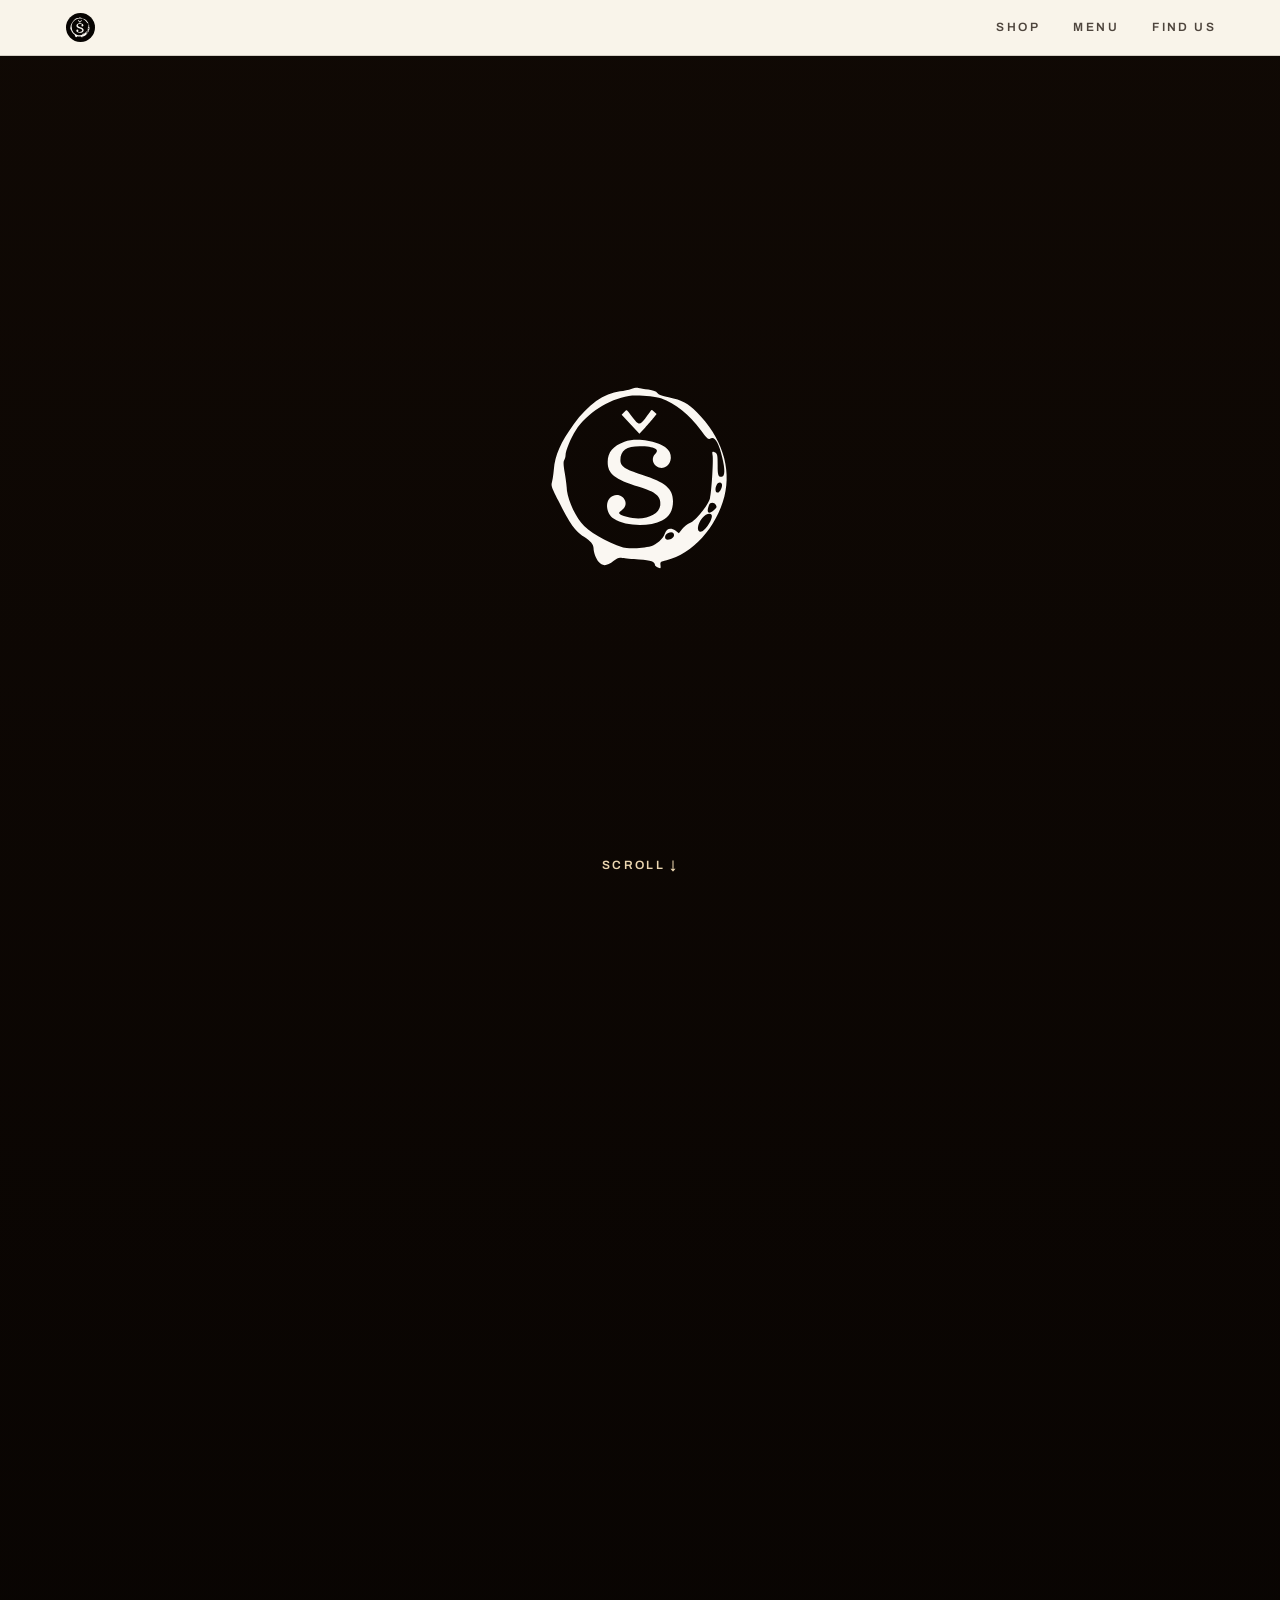
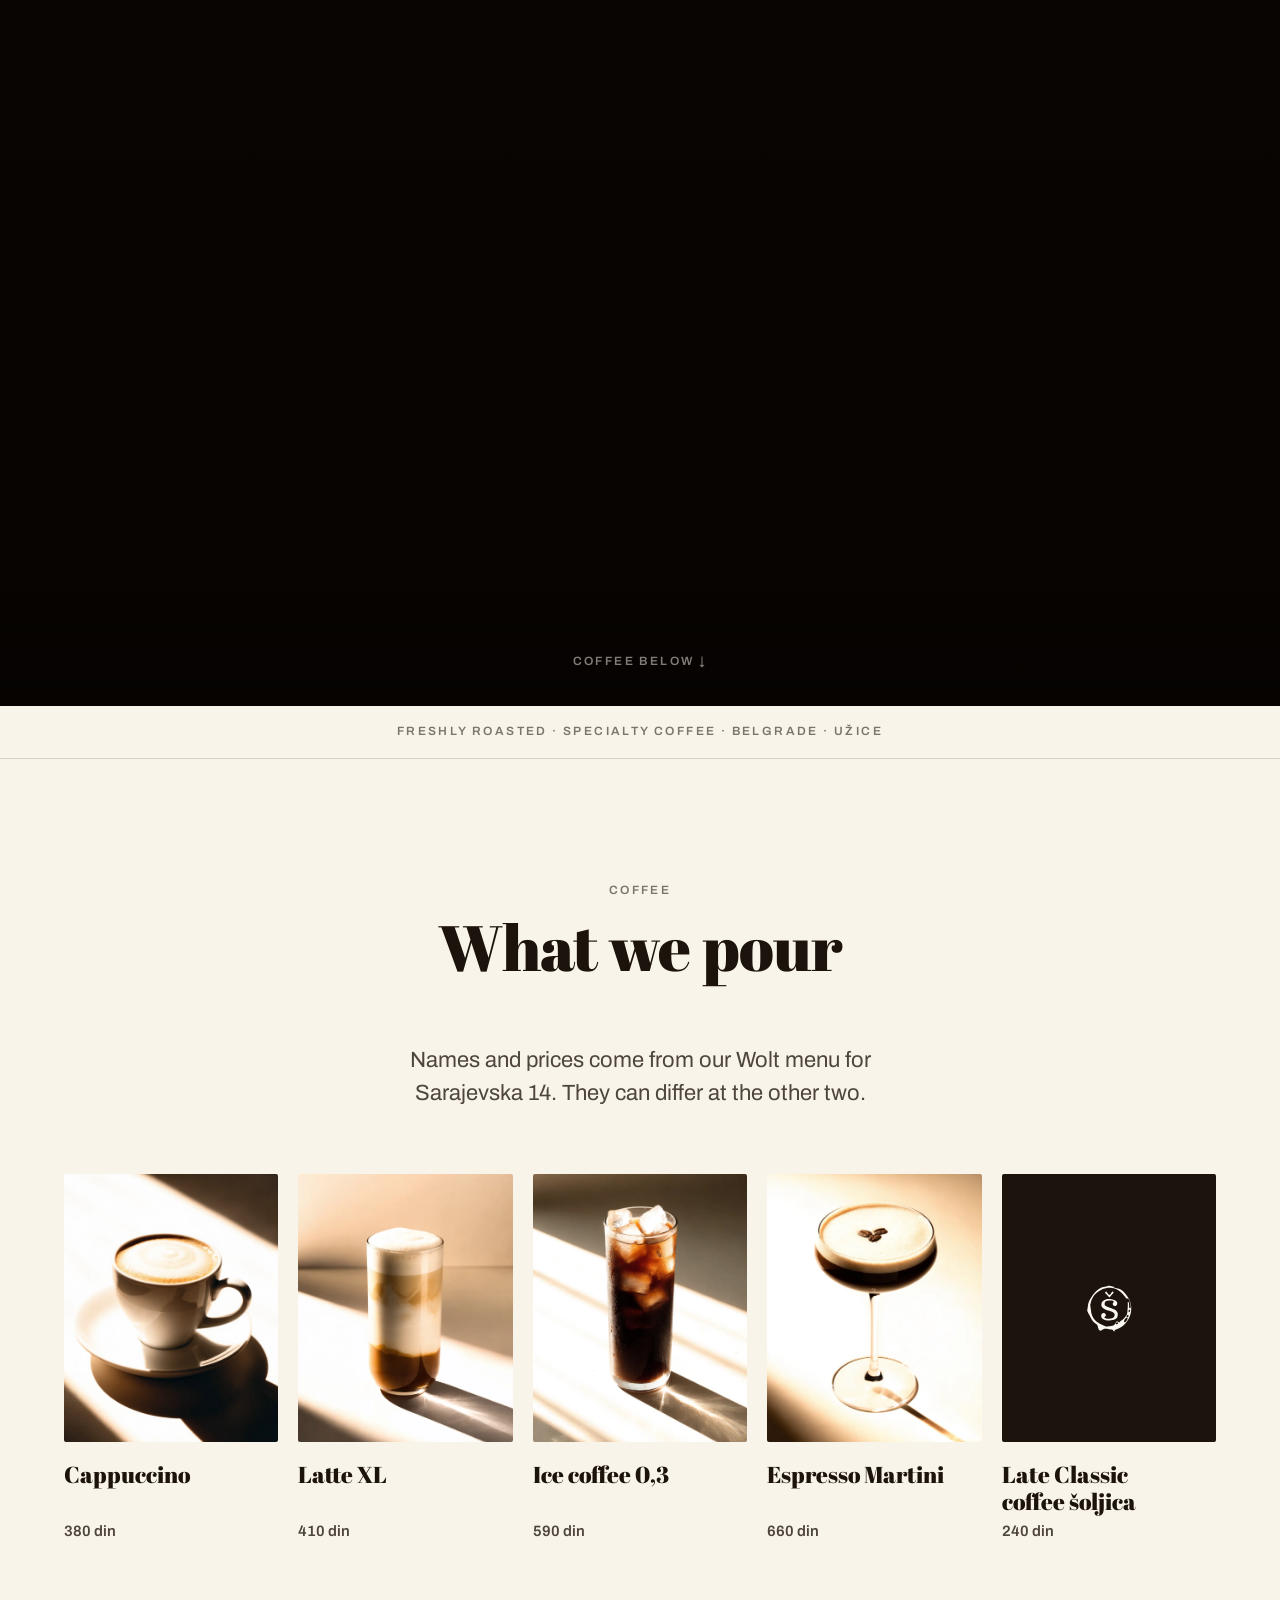
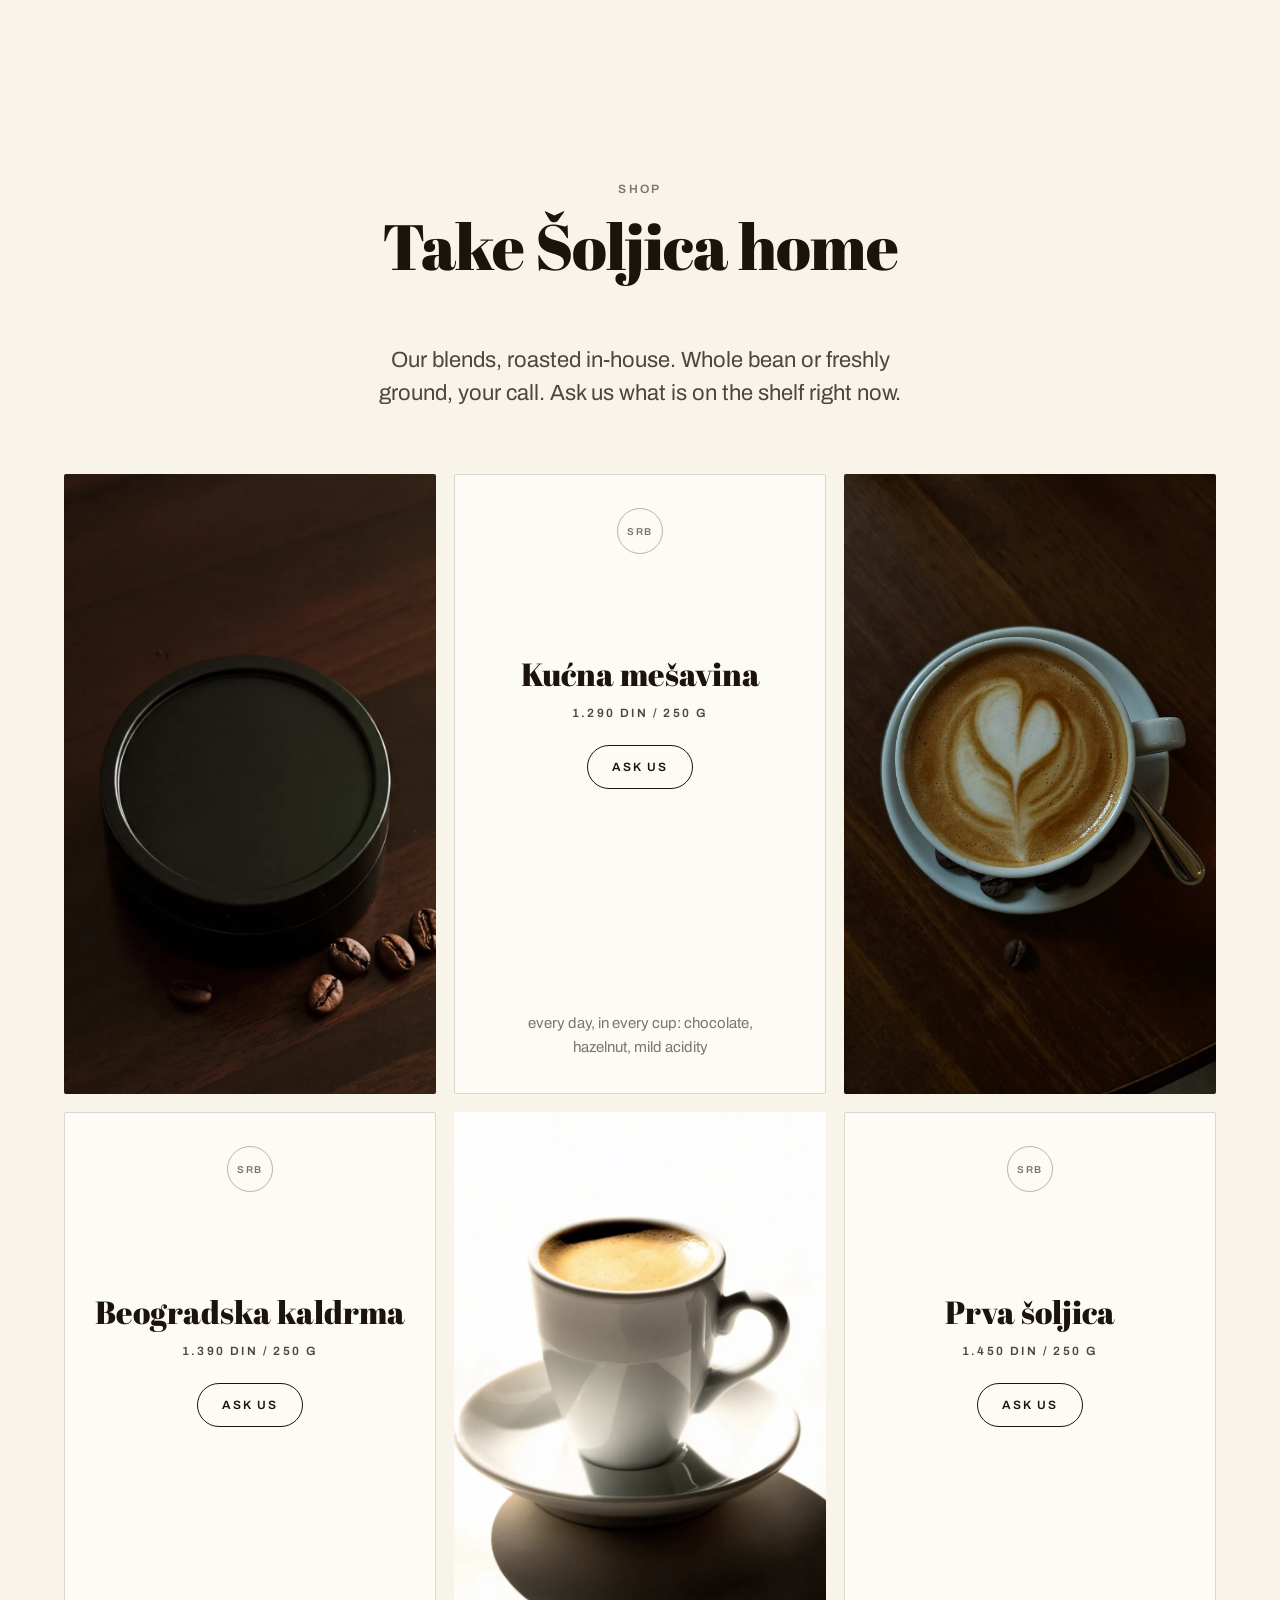
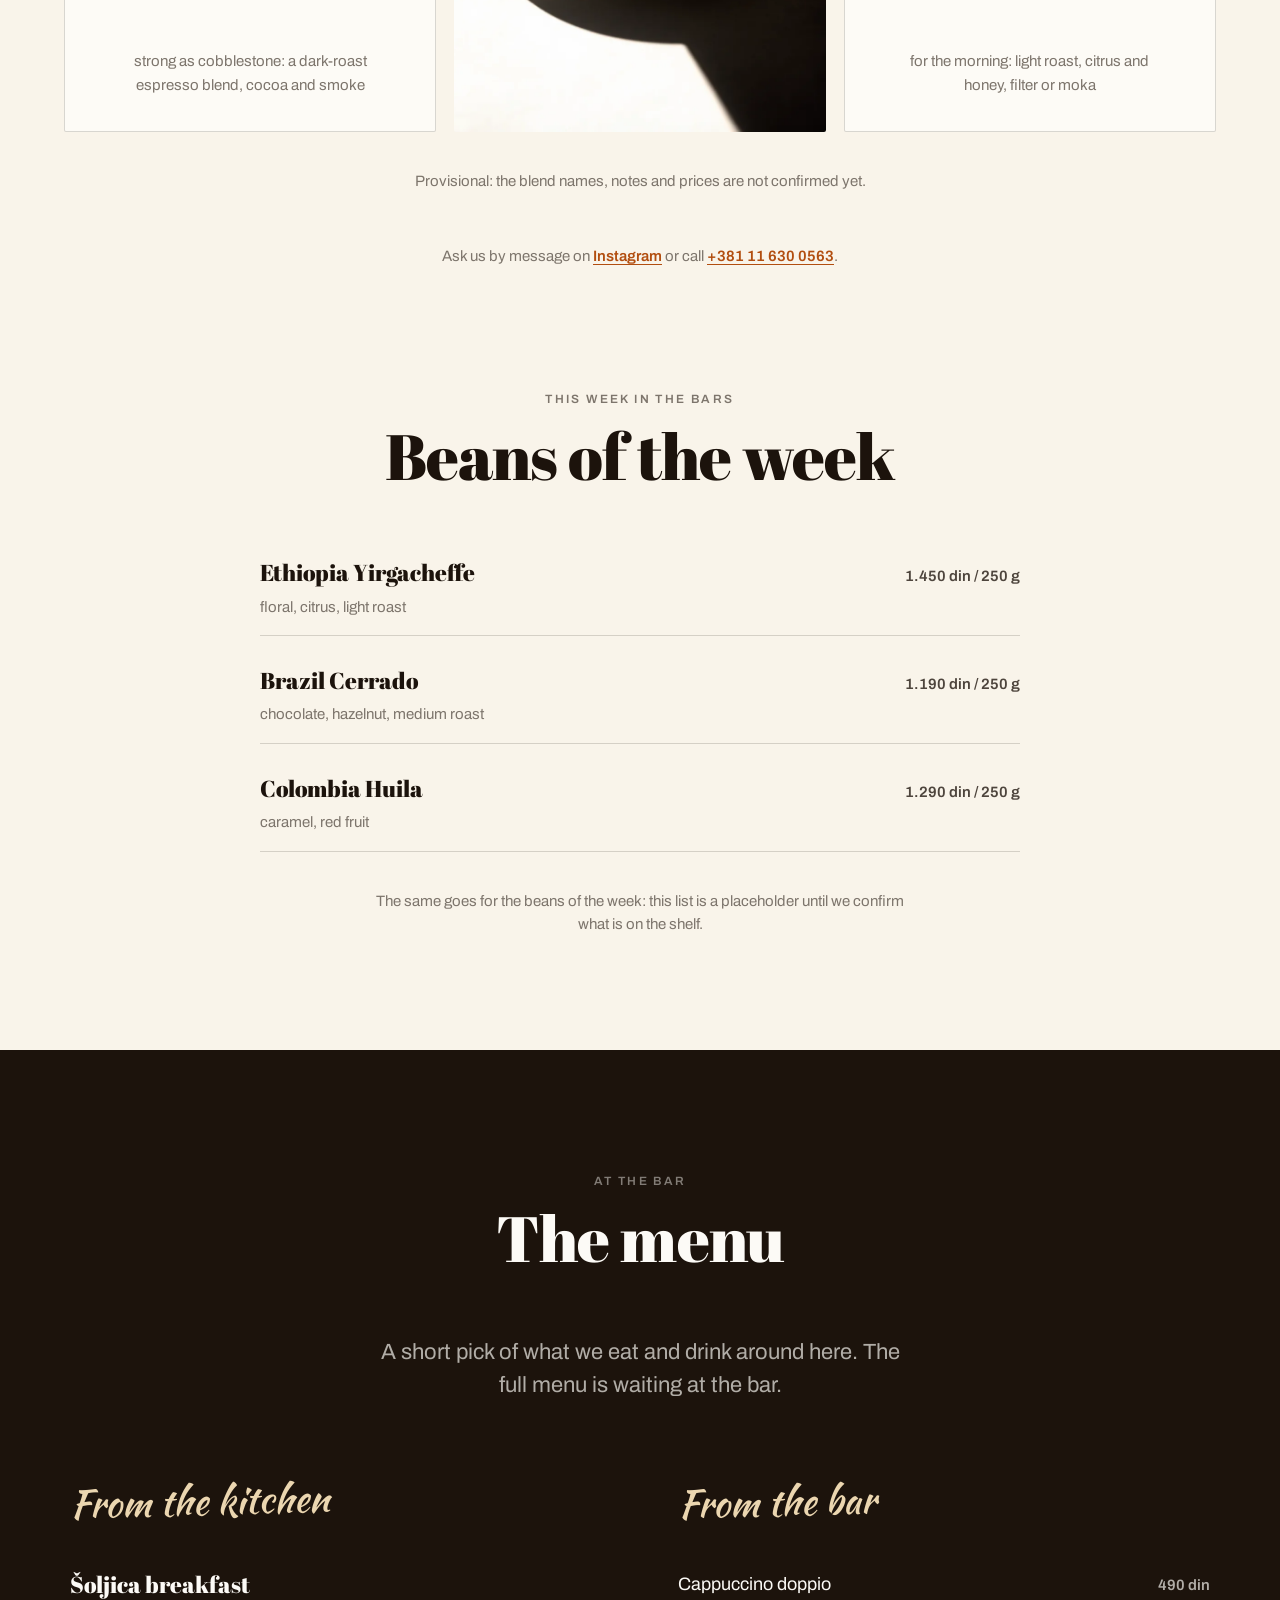
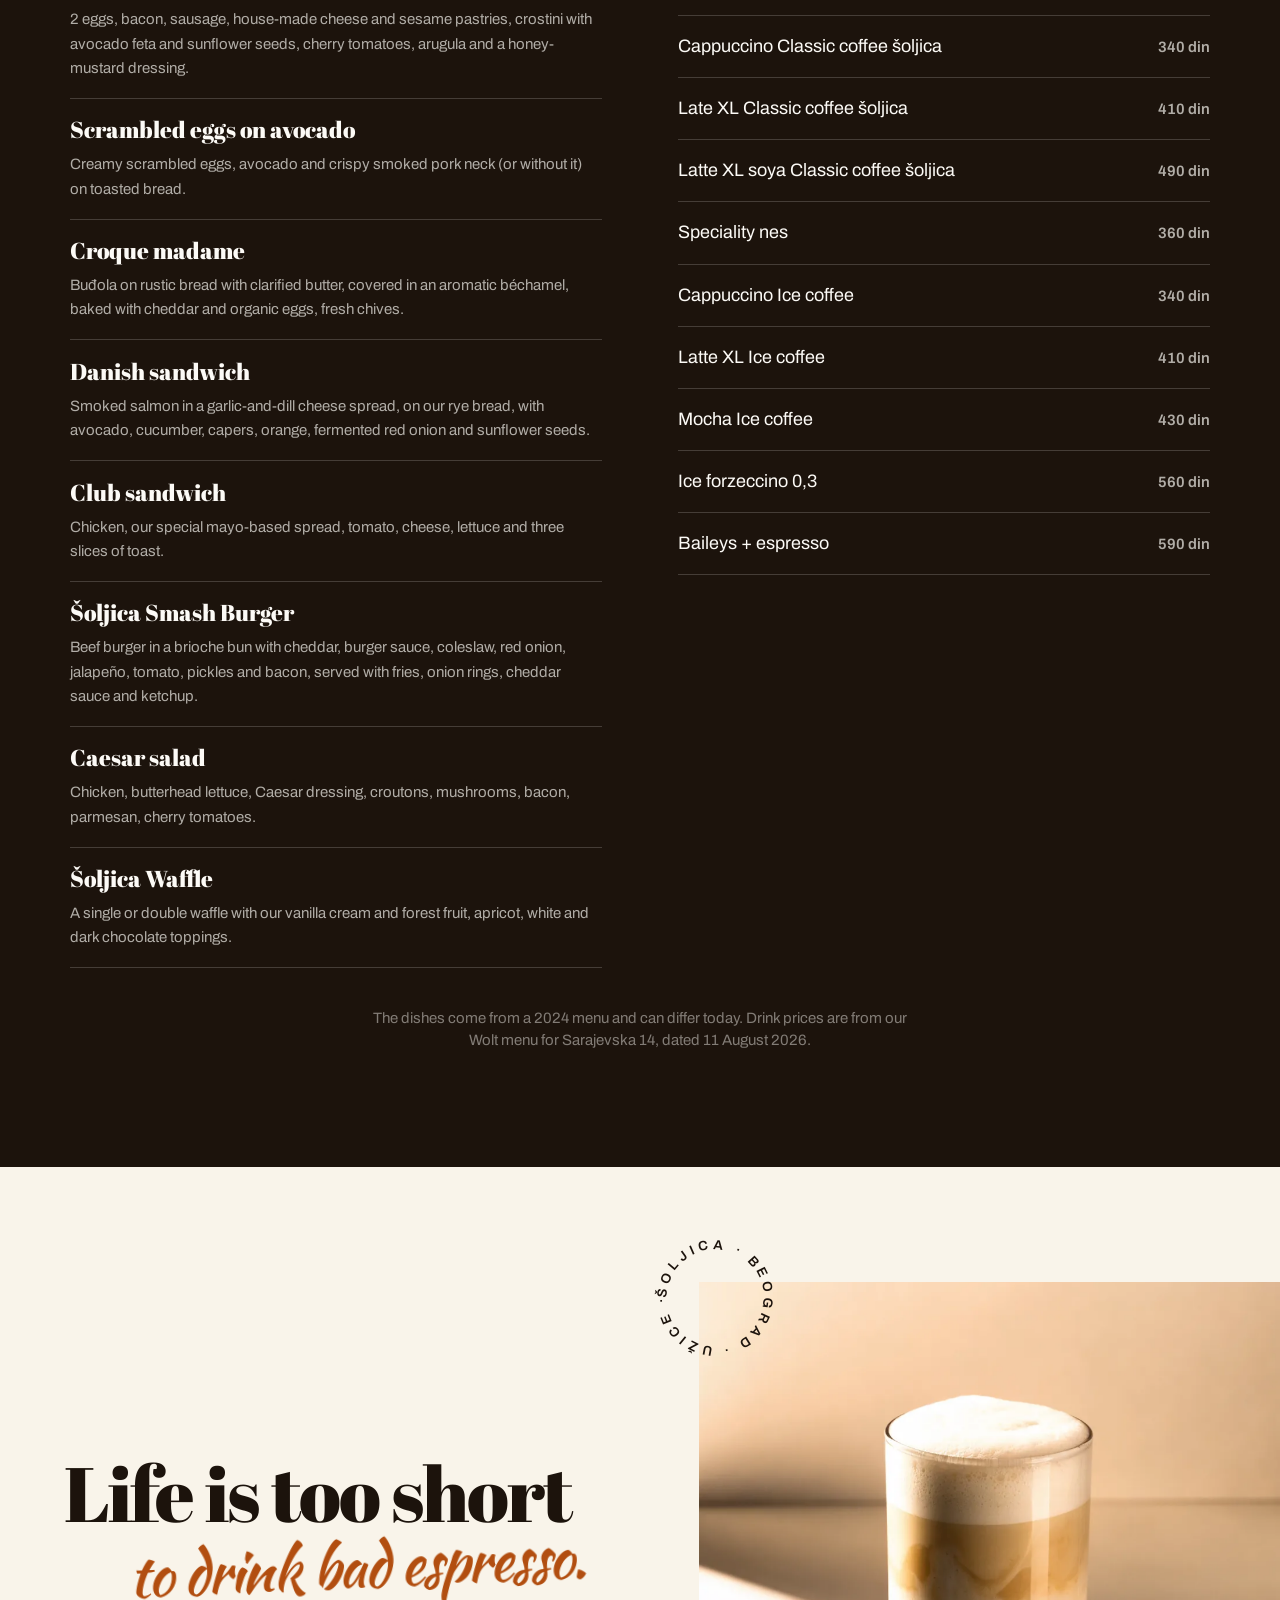
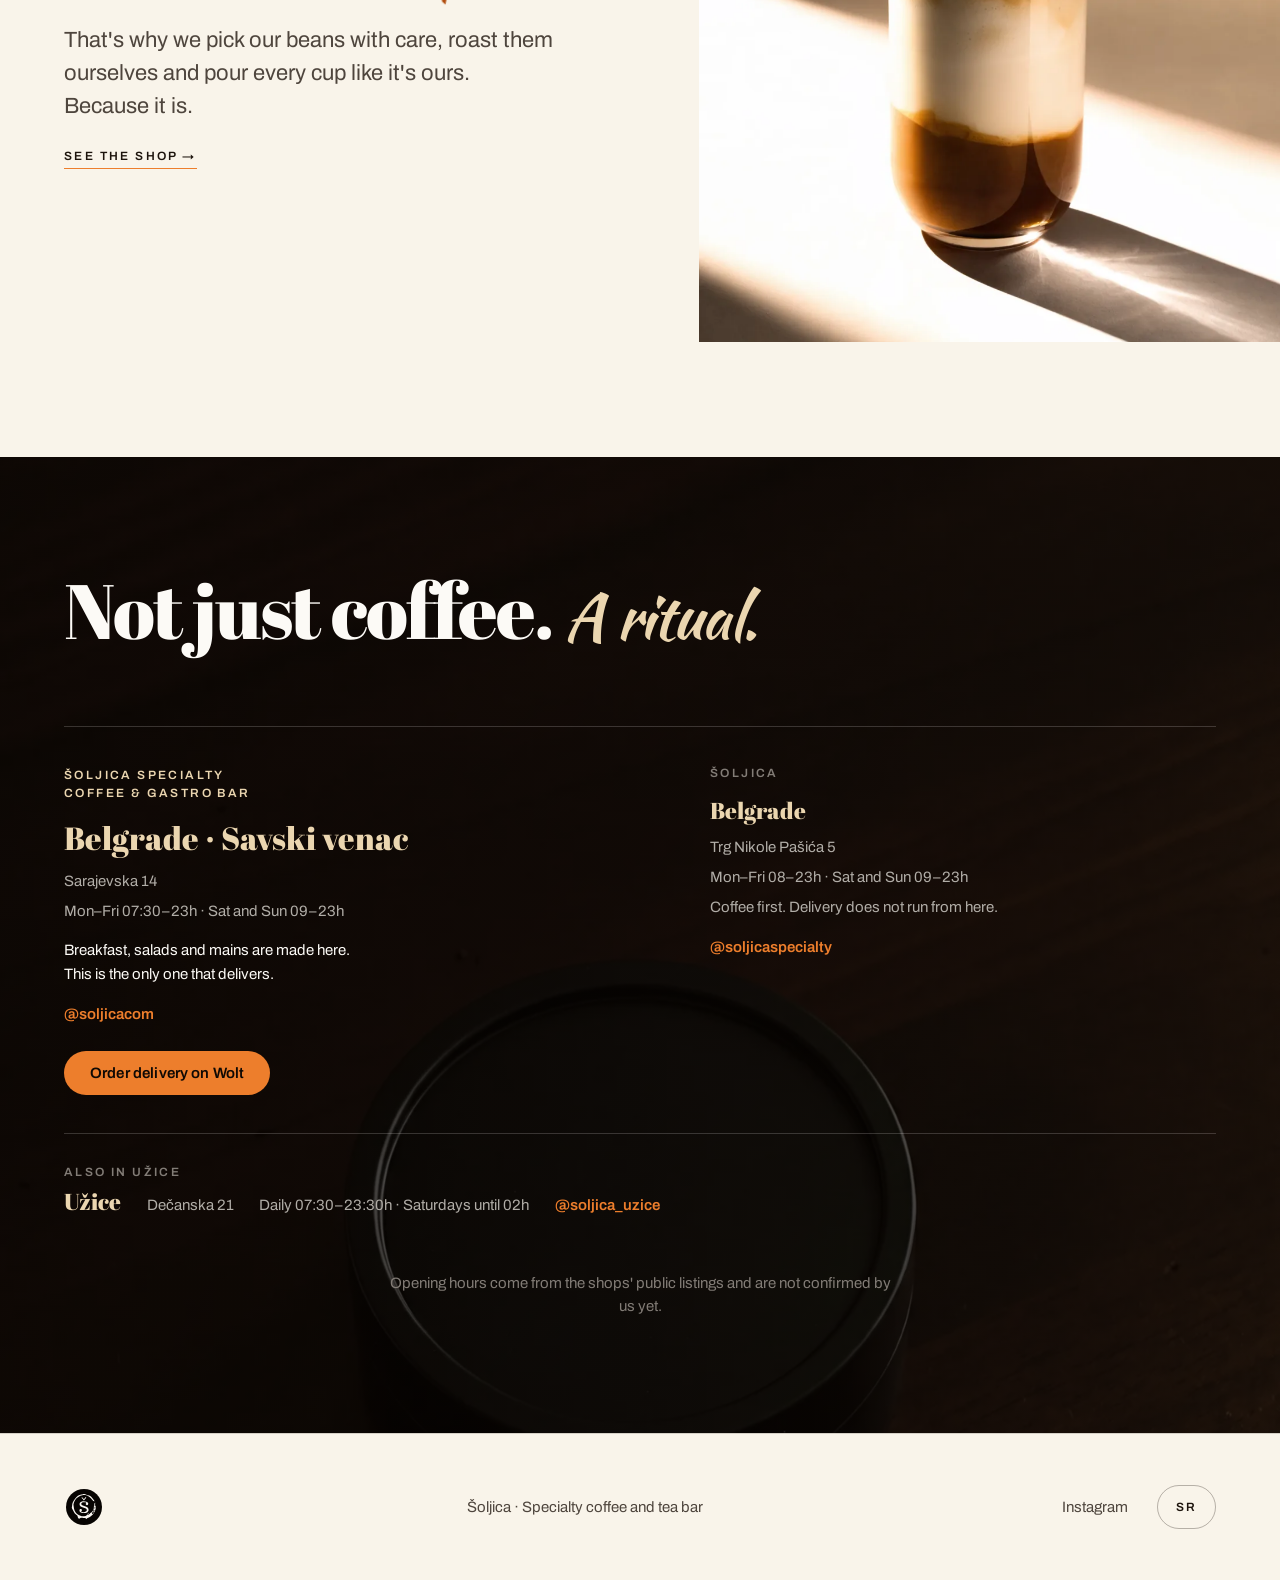
==== en.html @ 5224f0f2 "Publish site (source: soljica@8767bb5 feat(deploy): give the site a public home without making the w" ====
<!doctype html>
<html lang="en">
<head>
<meta charset="utf-8">
<meta name="robots" content="noindex, nofollow">
<meta name="viewport" content="width=device-width, initial-scale=1">
<title>Šoljica · Specialty coffee and tea bar</title>
<meta name="description" content="Šoljica: specialty coffee, roasted in-house. Belgrade and Užice." data-content-en="Šoljica: specialty coffee, roasted in-house. Belgrade and Užice.">
<link rel="preconnect" href="https://fonts.googleapis.com">
<link rel="preconnect" href="https://fonts.gstatic.com" crossorigin>
<link href="https://fonts.googleapis.com/css2?family=Abril+Fatface&family=Kaushan+Script&family=Archivo:wdth,wght@62..125,400..900&display=swap" rel="stylesheet">
<style>
  /* ============================================================================
     Šoljica: quiet luxe editorial register (rebuild T2, 2026-08-11)
     Cream and ink, ONE ember accent pulled from the logotype, generous air.
     joejuice.com's structure only; none of its voice. Spec:
     brainstorms/2026-08-11-soljica-rebuild-spec.md, criterion 3.

     ONE RULE holds this file together: every colour in the stylesheet is a
     var(), and every one of those vars is declared on bare :root below. The
     themes remap SEVEN role tokens and nothing else, which is why forced light,
     forced dark and the un-stamped system default each resolve to a COMPLETE
     palette instead of half of one. The single keyword exception is
     `transparent`, which has no theme to belong to.
     Grep that keeps it true: no oklch( / rgb( / hsl( / # outside :root.
     ============================================================================ */
  :root {
    color-scheme: light;

    /* ---- families: the logotype's own, unchanged ---- */
    --display: "Abril Fatface", Georgia, serif;  /* fat serif, ball terminals */
    --script: "Kaushan Script", cursive;         /* the logo's brush script */
    --body: "Archivo", system-ui, sans-serif;

    /* ---- the ramp: absolute values, never themed ---- */
    --cream:      oklch(0.967 0.014 84);   /* the ground: warm oat paper */
    --cream-lift: oklch(0.988 0.007 84);   /* cards standing off the ground */
    --cream-sink: oklch(0.936 0.020 82);   /* wells pressed into it */

    --ink-void:  oklch(0.108 0.013 62);    /* the floor of every scrim */
    --ink-abyss: oklch(0.146 0.017 62);    /* hero, and the dark ground */
    --ink:       oklch(0.196 0.019 60);    /* body text on cream, band on cream */
    --ink-lift:  oklch(0.256 0.019 58);    /* panels standing off a dark ground */

    --milk:  oklch(0.985 0.006 78);        /* also the cine cup's strokes */
    --crema: oklch(0.884 0.056 82);        /* also the cine cup's crema */

    --ember:      oklch(0.706 0.163 52);   /* THE accent, the logotype orange */
    --ember-deep: oklch(0.545 0.146 46);   /* the accent when it carries text on cream */
    --ember-lift: oklch(0.806 0.128 62);   /* the accent when it carries text on ink */

    /* ---- roles: bare :root IS the light theme ---- */
    --ground:      var(--cream);
    --ground-lift: var(--cream-lift);
    --band:        var(--ink);         /* strip + menu board */
    --band-deep:   var(--ink-abyss);   /* hero */
    --band-floor:  var(--ink-void);    /* the cine hero's bottom */
    --text:        var(--ink);
    --on-band:     var(--milk);
    --accent:      var(--ember);
    --accent-text: var(--ember-deep);
    --on-accent:   var(--ink-abyss);
    --coin-plate:  var(--ink-void);    /* the Š-coin's disc: painted by CSS, so it can leave in dark */

    /* ---- derived: written once, follows whatever the roles resolve to ---- */
    --text-soft:  color-mix(in oklch, var(--text) 74%, var(--ground));
    --text-faint: color-mix(in oklch, var(--text) 52%, var(--ground));
    --rule:       color-mix(in oklch, var(--text) 16%, transparent);
    --rule-firm:  color-mix(in oklch, var(--text) 30%, transparent);

    --on-band-soft:   color-mix(in oklch, var(--on-band) 70%, var(--band));
    --on-band-faint:  color-mix(in oklch, var(--on-band) 50%, var(--band));
    --rule-band:      color-mix(in oklch, var(--on-band) 18%, transparent);
    --rule-band-firm: color-mix(in oklch, var(--on-band) 32%, transparent);

    /* photography sits on the same floor in both themes, so its scrims and its
       loading ground are theme-invariant by design, not by omission */
    --scrim-soft: color-mix(in oklch, var(--ink-void) 28%, transparent);
    --scrim-mid:  color-mix(in oklch, var(--ink-void) 58%, transparent);
    --scrim-firm: color-mix(in oklch, var(--ink-void) 74%, transparent);
    --scrim-deep: color-mix(in oklch, var(--ink-void) 88%, transparent);
    --photo-warm: color-mix(in oklch, var(--ink-lift) 84%, var(--ember));
    --photo-cool: color-mix(in oklch, var(--ink-abyss) 90%, var(--ember));

    /* ---- editorial type scale ---- */
    --t-micro: 0.75rem;                                    /* 12px tracked label */
    --t-fine:  0.9375rem;                                  /* 15px notes + prices */
    --t-body:  clamp(1rem, 0.28vw + 0.94rem, 1.125rem);    /* 16 -> 18 */
    --t-lead:  clamp(1.125rem, 0.6vw + 1rem, 1.375rem);    /* intros */
    --t-h4:    clamp(1.2rem, 0.5vw + 1.05rem, 1.45rem);    /* list rows */
    --t-h3:    clamp(1.5rem, 0.9vw + 1.25rem, 2rem);       /* card names */
    --t-h2:    clamp(2.5rem, 5vw, 4.5rem);                 /* section headings */
    --t-h1:    clamp(2.9rem, 6vw, 5.5rem);                 /* the two statements */

    /* ---- air ---- */
    --gutter: clamp(20px, 5vw, 72px);
    --band-y: clamp(5rem, 9vw, 10rem);
    --measure: 42ch;
    --nav-h: 56px;   /* the thin nav is sticky, so the hero and the cine stage both subtract it */

    /* ---- shape + motion ---- */
    --r-tile: 2px;
    --r-pill: 999px;
    --ease: cubic-bezier(0.16, 1, 0.3, 1);
    --dur: 300ms;
  }

  /* Dark. Seven remaps, no new colours: every value here is a ramp token already
     declared above, or `transparent`. Guarded so an explicit light choice still wins. */
  @media (prefers-color-scheme: dark) {
    :root:not([data-theme="light"]) {
      color-scheme: dark;
      --ground:      var(--ink-abyss);
      --ground-lift: var(--ink);
      --band:        var(--ink-lift);
      --text:        var(--cream);
      --accent-text: var(--ember-lift);
      --on-accent:   var(--ink-void);
      --coin-plate:  transparent;   /* an ink disc on an ink page is a disc nobody can see */
    }
  }
  :root[data-theme="dark"] {
    color-scheme: dark;
    --ground:      var(--ink-abyss);
    --ground-lift: var(--ink);
    --band:        var(--ink-lift);
    --text:        var(--cream);
    --accent-text: var(--ember-lift);
    --on-accent:   var(--ink-void);
    --coin-plate:  transparent;
  }

  * { box-sizing: border-box; margin: 0; }
  html { scroll-behavior: smooth; }
  html, body { overflow-x: clip; }
  body {
    background: var(--ground);
    color: var(--text);
    font-family: var(--body);
    font-size: var(--t-body);
    line-height: 1.62;
    -webkit-font-smoothing: antialiased;
  }
  a { color: inherit; }
  ::selection { background: var(--accent); color: var(--on-accent); }
  img { max-width: 100%; display: block; }
  :focus-visible { outline: 2px solid var(--accent); outline-offset: 3px; }

  .micro {
    font: 600 var(--t-micro)/1.3 var(--body);
    letter-spacing: 0.2em;
    text-transform: uppercase;
  }
  .script { font-family: var(--script); font-weight: 400; }

  /* ---------- the thin nav: all of the page chrome, and it outlives the hero ----------
     Sticky at the top of the PAGE (it is a sibling of the hero, not a child), so it
     survives the 250svh cine track without the fixed-then-hide hack the old topbar
     needed. Cream ground, hairline rule: it reads as a masthead, not a toolbar. */
  .topbar {
    position: sticky; top: 0; z-index: 20;
    height: var(--nav-h);
    display: flex; align-items: center; justify-content: space-between; gap: 1rem;
    padding: 0 var(--gutter);
    background: var(--ground);
    border-bottom: 1px solid var(--rule);
  }
  .nav-mark { display: inline-flex; align-items: center; min-height: 44px; min-width: 44px; }
  .nav-mark .coin { width: 32px; }

  /* The Š-coin, assembled rather than baked. The disc is a CSS circle in
     --coin-plate (ink on cream, `transparent` in dark, where an ink disc on an
     ink page is a disc nobody can see), and the mark on top is
     assets/monogram-mark.svg, which is the traced monogram with its own disc
     deleted. Percentages are the traced circle's own geometry: cx 130.7, cy
     126.1, r 117 in the 259x251 box, so the CSS disc lands exactly where the
     baked one did. */
  .coin { position: relative; display: block; aspect-ratio: 259 / 251; }
  .coin::before {
    content: ""; position: absolute;
    left: 5.29%; top: 3.63%; width: 90.35%; height: 93.23%;
    border-radius: 50%; background: var(--coin-plate);
  }
  .coin img { position: relative; width: 100%; height: auto; }  /* height:auto or the width/height attributes squash the mark against the plate */
  .nav-links { display: flex; gap: clamp(1rem, 2.6vw, 2.4rem); }
  .nav-links a {
    display: inline-flex; align-items: center; min-height: 44px;
    color: var(--text-soft); text-decoration: none;
    transition: color var(--dur) var(--ease);
  }
  .nav-links a:hover { color: var(--accent-text); }

  /* ---------- hero: the mark on ink, one line, two flat actions ----------
     Stays dark on purpose: assets/logo.svg is the real traced mark and its
     letterforms are WHITE, near enough --milk. On cream it would be invisible, and
     recolouring a brand mark to suit a background is not a design call this
     rebuild gets to make. The cream starts one band below. */
  .hero {
    position: relative;
    padding: 0;   /* it is a <section>, and the generic section rule would give it 160px of band padding */
    min-height: calc(100svh - var(--nav-h));
    background: linear-gradient(180deg, var(--band-deep) 0%, var(--band-floor) 100%);
    color: var(--on-band);
    display: grid; grid-template-rows: 1fr auto;
    overflow: hidden;
    text-align: center;
  }
  .ph-chip { display: none; }

  .hero-core {
    display: grid; place-content: center; justify-items: center;
    gap: clamp(1.8rem, 5svh, 3.2rem);
    padding: var(--gutter);
  }
  .wordmark { position: relative; }
  .wm-img { /* the REAL logo, traced to a true vector (assets/logo.svg) */
    display: block;
    width: clamp(240px, 32vw, 460px);
    max-width: none; /* the global img max-width:100% collapses the auto grid track at 390px */
  }
  .sr-only {
    position: absolute; width: 1px; height: 1px; overflow: hidden;
    clip-path: inset(50%); white-space: nowrap;
  }
  .hero-foot {
    position: relative; z-index: 1; align-self: end;
    display: grid; justify-items: center;
    padding: 0 var(--gutter) clamp(22px, 4svh, 46px);
  }
  .hero-say { display: grid; justify-items: center; gap: clamp(1rem, 2.4vw, 1.6rem); }
  .tagline { max-width: 34ch; font-size: var(--t-lead); line-height: 1.4; color: var(--on-band-soft); text-wrap: balance; }
  .hero-actions { display: flex; flex-wrap: wrap; justify-content: center; gap: clamp(1.2rem, 4vw, 2.6rem); }
  .hero-link {
    display: inline-flex; align-items: center; min-height: 44px;
    color: var(--on-band); text-decoration: none;
    border-bottom: 1.5px solid var(--accent);
    transition: color var(--dur) var(--ease), border-color var(--dur) var(--ease);
  }
  .hero-link:hover { color: var(--crema); border-color: var(--crema); }
  .scroll-hint { color: var(--on-band-faint); white-space: nowrap; }

  /* ---------- cine: Š-coin -> šoljica -> the o becomes a DRAWN cup (all vector) ----------
     html.cine is set by a tiny head script only when JS runs AND the visitor does
     not prefer reduced motion. Without it the hero is exactly the static 100svh
     default: the whole layer is pure enhancement, never a gate on content.
     assets/monogram-mark.svg + assets/logo.svg are TRUE vectors (potrace-traced from
     the real marks); the cup's top-view ring is the logotype's own o-ring path,
     so the dock and the birth are seamless at any size. No photos, no video. */
  .cine-track { display: none; }
  /* overflow:hidden would kill the sticky stage. The wordmark and the scrub
     track share ONE grid row and both stick to the top of it, so the mark is
     pinned for the whole scrub and released by the row ending, with no fixed
     positioning, no JS teardown. Row 2 is the arrival. */
  html.cine .hero { min-height: 250svh; overflow: visible; }
  html.cine .hero-core, html.cine .cine-track { grid-area: 1 / 1; }
  html.cine .hero-core {
    position: sticky; top: var(--nav-h);
    height: calc(100svh - var(--nav-h));
    place-content: start center;
    padding-top: clamp(1.5rem, 7svh, 5rem);
    z-index: 2; pointer-events: none;
  }
  /* the cluster splits for the scrub: the mark holds the top of the pinned
     frame, its line waits at the foot of the same frame so the cup owns the
     middle. Static keeps them together as one block. */
  html.cine .hero-say {
    position: absolute; left: 0; right: 0; bottom: clamp(1.5rem, 7svh, 4.5rem);
    pointer-events: auto;
  }
  html.cine .hero-foot { /* a quiet floor under the arrival words */
    background: linear-gradient(0deg, var(--scrim-mid), transparent);
    padding-top: 60px;
  }
  html.cine .cine-track { display: block; }
  html.cine .wm-img, html.cine .hero-say { opacity: 0; } /* the scrub JS reveals on cue */
  .cine-stage {
    position: sticky; top: var(--nav-h); height: calc(100svh - var(--nav-h));
    display: grid; place-items: center;
    pointer-events: none;
  }
  .cine-mono { grid-area: 1 / 1; will-change: transform, opacity; }
  .cine-mono img { display: block; width: min(38svmin, 290px); }
  .cine-cup {
    grid-area: 1 / 1;
    width: min(66svmin, 58svh, 620px); height: min(66svmin, 58svh, 620px);
    opacity: 0; will-change: transform, opacity;
  }
  .cine-cup svg { width: 100%; height: 100%; display: block; overflow: visible; }
  #cupTop, #cupFront path, #cupSteam path { will-change: transform, opacity; }
  #cupTop { transform-origin: 200px 190px; }
  .cine-hint {
    position: absolute; bottom: 26px; left: 50%; transform: translateX(-50%);
    color: var(--crema);
  }

  /* ---------- brand strip: the first line of cream after the ink hero ---------- */
  .strip {
    background: var(--ground);
    color: var(--text-faint);
    text-align: center;
    padding: 18px var(--gutter);
    border-bottom: 1px solid var(--rule);
  }

  /* ---------- section scaffolding ---------- */
  section { padding: var(--band-y) var(--gutter); }
  .sec-label { text-align: center; margin-bottom: clamp(2.6rem, 5vw, 4.5rem); }
  .sec-label .big {
    display: block;
    margin-top: 0.6rem;
    font-family: var(--display); font-weight: 400;
    font-size: var(--t-h2);
    letter-spacing: -0.015em; line-height: 1.06;
    text-wrap: balance;
    text-transform: none;
  }
  .sec-label .micro { color: var(--text-faint); }
  .uvod {
    max-width: var(--measure); margin: 0 auto clamp(2.8rem, 5vw, 4.4rem);
    text-align: center; font-size: var(--t-lead); line-height: 1.5;
    color: var(--text-soft); text-wrap: pretty;
  }
  /* ---------- napomena: the provisional marker (T6, spec criterion 11) ----------
     Every figure on this page that did NOT come off his Wolt menu says so here.
     TEMPLATE-owned on purpose, not a slot: it disclaims values a chat op can
     edit, so a chat op must not be able to delete the disclaimer and leave the
     invented price standing. The cost of that choice is that clearing a marker
     once the owner confirms a figure is a code edit, not a chat edit. */
  .napomena {
    max-width: 60ch; margin: clamp(1.8rem, 3vw, 2.6rem) auto 0;
    text-align: center; font-size: var(--t-fine); line-height: 1.5;
    color: var(--text-faint); text-wrap: pretty;
  }
  .menu .napomena { color: var(--on-band-faint); }
  .ritual .napomena { color: var(--on-band-faint); margin-top: clamp(2rem, 3.5vw, 3rem); }

  /* ---------- rail: the page's engine, his drinks at his prices ----------
     joejuice's "most popular products" row with the claim removed: nobody has
     told us what sells, so the row is just five items off his own Wolt menu,
     named and priced as he lists them. No ordering action lives here on
     purpose; spec criterion 6 gives the one order link to Sarajevska.

     PHOTO BINDING (the decision T4 was asked to settle): the tile is
     TEMPLATE-owned and bound by nth-child, not a content field. cms/engine.mjs
     clones item 1 as the prototype and substitutes data-slot TEXT only, so a
     photo could only ride along as a filename in a text field that some script
     then has to resolve: a new failure mode, for a value the owner has no way
     to upload anyway. Any card without a photograph of its own falls back to
     the Š-coin on ink, which is also what a sixth item added through the CMS
     gets. Card 5 uses that fallback deliberately: the KAFE harvest has no plain
     espresso, so no fifth product frame was shot. */
  .rail {
    display: grid; grid-template-columns: repeat(5, 1fr);
    gap: clamp(12px, 1.6vw, 26px);
    max-width: 1320px; margin: 0 auto;
  }
  .rail-card { display: grid; align-content: start; gap: 0.3rem; }
  .rail-shot {
    aspect-ratio: 4 / 5; margin-bottom: 0.9rem;
    border-radius: var(--r-tile);
    background-color: var(--band);   /* --band, not --band-deep: in dark the hero's ink IS the page ground, and a tile the colour of the page is not a tile */
    background-image: url("assets/monogram-mark.svg");
    background-repeat: no-repeat; background-position: center; background-size: 34%;
  }
  .rail-card:nth-child(1) .rail-shot { background-image: url("assets/rail-cappuccino.webp"); }
  .rail-card:nth-child(2) .rail-shot { background-image: url("assets/rail-latte-xl.webp"); }
  .rail-card:nth-child(3) .rail-shot { background-image: url("assets/rail-ice-coffee.webp"); }
  .rail-card:nth-child(4) .rail-shot { background-image: url("assets/rail-espresso-martini.webp"); }
  .rail-card:nth-child(-n+4) .rail-shot { background-size: cover; background-color: var(--photo-cool); }
  .rail-card h3 {
    font-family: var(--display); font-weight: 400;
    font-size: var(--t-h4); line-height: 1.14; letter-spacing: 0;
    min-height: 2.28em;   /* two lines: his longest name wraps, and the prices should still line up */
    text-wrap: balance;
  }
  .rail-price { font-size: var(--t-fine); font-weight: 600; color: var(--text-soft); }

  /* ---------- shop: editorial grid ---------- */
  .mix-list {
    display: grid; gap: clamp(12px, 1.4vw, 24px);
    grid-template-columns: repeat(3, 1fr);
    max-width: 1320px; margin: 0 auto;
  }
  .tile-photo {
    position: relative; border-radius: var(--r-tile); overflow: hidden; min-height: 620px;
    background-color: var(--photo-cool);
    background-image: radial-gradient(80% 60% at 50% 40%, var(--photo-warm) 0%, var(--photo-cool) 100%);
    background-size: cover; background-position: center;
  }
  .tile-photo.t-tin   { background-image: url("assets/tin.webp"); background-size: 175%; background-position: 50% 42%; }
  .tile-photo.t-latte { background-image: url("assets/latte.webp"); }
  /* night.webp left the page here (T4, spec criterion 10): its two cups are
     part-poured and a hand is in frame. It is still in assets/, off the site. */
  .tile-photo.t-night { background-image: url("assets/rail-espresso.webp"); }
  .tile-photo.t-pour  { background-image: url("assets/rail-latte-xl.webp"); }
  .tile-photo .ph-chip { left: 12px; bottom: 12px; }
  .mix { /* card anatomy: origin stamp top, name+price center, notes at the foot */
    background: var(--ground-lift);
    border: 1px solid var(--rule);
    border-radius: var(--r-tile);
    min-height: 620px;
    display: flex; flex-direction: column; align-items: center;
    text-align: center; padding: clamp(1.8rem, 2.6vw, 2.6rem) 1.6rem;
  }
  .stamp-origin {
    width: 46px; height: 46px; flex: 0 0 auto;
    border: 1px solid var(--rule-firm);
    border-radius: 50%; display: grid; place-items: center;
    font: 600 10px var(--body); letter-spacing: 0.14em;
    color: var(--text-faint);
  }
  .mix-mid { margin: auto 0; display: flex; flex-direction: column; align-items: center; gap: 0.85rem; }
  .mix .notes { margin-top: auto; padding-top: 1rem; }
  .mix h3 {
    font-family: var(--display); font-weight: 400;
    font-size: var(--t-h3); letter-spacing: 0; line-height: 1.12;
    color: var(--text);
  }
  .mix .price { color: var(--text-soft); }
  .mix .notes { color: var(--text-faint); font-size: var(--t-fine); max-width: 28ch; }
  .order {
    margin-top: 0.6rem;
    border: 1.5px solid var(--text); border-radius: var(--r-pill);
    color: var(--text); font: 600 var(--t-micro)/1 var(--body); letter-spacing: 0.18em; text-transform: uppercase;
    padding: 13px 24px; text-decoration: none; min-height: 44px; display: inline-flex; align-items: center;
    transition: background-color var(--dur) var(--ease), border-color var(--dur) var(--ease), color var(--dur) var(--ease);
  }
  .order:hover { background: var(--accent); border-color: var(--accent); color: var(--on-accent); }
  .shop .kanali { text-align: center; margin-top: clamp(2.4rem, 4vw, 3.6rem); font-size: var(--t-fine); color: var(--text-faint); }
  .shop .kanali a {
    color: var(--accent-text); font-weight: 600; text-underline-offset: 3px;
    padding-block: 14px;   /* inline padding grows the hit box to 44px without moving the line box */
  }

  /* ---------- beans: quiet tasting list ---------- */
  .beans { padding-top: 0; }
  .bean-list { display: grid; gap: clamp(1.2rem, 2vw, 1.8rem); max-width: 760px; margin: 0 auto; }
  .bean {
    display: flex; justify-content: space-between; align-items: baseline; gap: 1.4rem;
    border-bottom: 1px solid var(--rule); padding-bottom: 0.9rem;
  }
  .bean b { font-family: var(--display); font-weight: 400; font-size: var(--t-h4); }
  .bean .notes { color: var(--text-faint); font-size: var(--t-fine); }
  .bean .price { font-weight: 600; font-size: var(--t-fine); white-space: nowrap; color: var(--text-soft); }

  /* ---------- jelovnik: dark menu board, two quiet columns ---------- */
  .menu { background: var(--band); color: var(--on-band); }
  .menu .sec-label { color: var(--on-band); }
  .menu .sec-label .micro { color: var(--on-band-faint); }
  .menu .uvod { color: var(--on-band-soft); }
  .menu-cols {
    display: grid; grid-template-columns: 1fr 1fr; gap: clamp(2.6rem, 6vw, 6rem);
    max-width: 1140px; margin: 0 auto;
    align-items: start;
  }
  .menu-col-title {
    font-family: var(--script); font-weight: 400;
    font-size: clamp(1.8rem, 3vw, 2.4rem); color: var(--crema);
    transform: rotate(-1.5deg);
    margin-bottom: clamp(1.2rem, 2vw, 1.8rem);
  }
  .dish { border-bottom: 1px solid var(--rule-band); padding: 1.1rem 0; }
  .dish b { font-family: var(--display); font-weight: 400; font-size: var(--t-h4); line-height: 1.2; }
  .dish .notes { color: var(--on-band-soft); font-size: var(--t-fine); margin-top: 0.3rem; text-wrap: pretty; }
  .drink {
    display: flex; justify-content: space-between; align-items: baseline; gap: 1.2rem;
    border-bottom: 1px solid var(--rule-band); padding: 1rem 0;
  }
  .drink .price { color: var(--on-band-soft); font-weight: 600; font-size: var(--t-fine); white-space: nowrap; }

  /* ---------- slogan: editorial split + stamp ---------- */
  .slogan {
    display: grid; grid-template-columns: 1.05fr 0.95fr; gap: clamp(2rem, 5vw, 4.5rem);
    align-items: center; max-width: 1240px; margin: 0 auto;
  }
  .slogan-display {
    font-family: var(--display); font-weight: 400;
    font-size: var(--t-h1);
    line-height: 0.98; letter-spacing: -0.025em; color: var(--text);
    text-wrap: balance;
  }
  .slogan-script {
    display: block;
    font-family: var(--script); font-weight: 400; font-style: normal;
    font-size: clamp(2.2rem, 4.6vw, 3.9rem); line-height: 1.12;
    color: var(--accent-text);
    transform: rotate(-2.5deg);
    margin: 0.05em 0 0 clamp(0.5rem, 6vw, 4rem);
  }
  .slogan-copy { max-width: 38ch; margin-top: 1.6rem; font-size: var(--t-lead); line-height: 1.5; color: var(--text-soft); text-wrap: pretty; }
  .slogan-link {
    display: inline-block; position: relative; margin-top: 1.6rem;
    color: var(--text); text-decoration: none;
    border-bottom: 1.5px solid var(--accent); padding-bottom: 4px;
    transition: color var(--dur) var(--ease);
  }
  /* The rule has to sit tight under the words, so padding cannot be what makes this
     link thumb-sized: it would drag the underline away from the text. The hit area
     grows instead, invisibly, centred on a 21px link. Measure it with
     elementFromPoint, not getBoundingClientRect, which still reports the 21px box. */
  .slogan-link::after {
    content: ""; position: absolute; left: 0; right: 0;
    top: 50%; height: 44px; transform: translateY(-50%);
  }
  .slogan-link:hover { color: var(--accent-text); }
  .slogan-media { position: relative; margin-right: calc(-1 * var(--gutter)); } /* photo runs full-bleed to the edge */
  .slogan .tile-photo { min-height: 660px; border-radius: 0; }
  .stamp {
    position: absolute; top: -48px; left: -48px; width: 128px; height: 128px;
    color: var(--text);
    animation: spin 60s linear infinite;
  }
  .stamp text { font: 600 10.5px var(--body); letter-spacing: 0.3em; text-transform: uppercase; fill: currentColor; }
  @keyframes spin { to { transform: rotate(360deg); } }

  /* ---------- ritual: ONE full-bleed photo carries the statement, locations, and footer ---------- */
  .ritual {
    background:
      linear-gradient(0deg, var(--scrim-firm), var(--scrim-firm)),
      url("assets/tin.webp") center 8% / cover no-repeat,   /* the top of the frame: dark wood grain. Lower crops centre the tin's lid, and a big dark disc behind the words reads as the ring motif this project retired */
      var(--band-deep);
    color: var(--on-band);
  }
  .ritual-head { max-width: 1240px; margin: 0 auto clamp(3rem, 6vw, 5.5rem); }
  .ritual-display {
    font-family: var(--display); font-weight: 400;
    font-size: var(--t-h1); line-height: 1.0; letter-spacing: -0.025em;
    text-wrap: balance;
  }
  .ritual-display .script { color: var(--crema); font-style: normal; font-size: 0.82em; }
  /* three locations, three jobs (T5): Sarajevska leads and owns the one ordering
     action, Trg Nikole Pašića is the coffee bar beside it, Užice is a mention on
     its own hairline strip. Venue names and role lines are template-owned
     (data-i18n-en), never slot text: wrapping a slot's text demotes that key. */
  .spots {
    max-width: 1240px; margin: 0 auto;
    display: grid; gap: clamp(1.8rem, 3vw, 3rem) clamp(2rem, 5vw, 5.5rem);
    grid-template-columns: 1.15fr 1fr;
    align-items: start;
    border-top: 1px solid var(--rule-band); padding-top: clamp(1.8rem, 3vw, 2.8rem);
  }
  .spot h3 { font-family: var(--display); font-weight: 400; font-size: var(--t-h4); color: var(--crema); }
  .spot p { margin-top: 0.35rem; font-size: var(--t-fine); color: var(--on-band-soft); }
  .spot a {
    color: var(--accent); font-weight: 600; text-decoration: none;
    display: inline-flex; align-items: center; min-height: 44px;
    transition: color var(--dur) var(--ease);
  }
  .spot a:hover { color: var(--crema); }
  .spot-role { display: block; color: var(--on-band-faint); margin-bottom: 0.7rem; }
  .spot-note { max-width: 34ch; text-wrap: pretty; }
  .spot-lead h3 { font-size: var(--t-h3); }
  /* the micro line above each city is the VENUE NAME, not a role: Sarajevska trades as
     "Šoljica Specialty Coffee & Gastro Bar", Trg Nikole Pašića as plain "Šoljica".
     The ROLE moved down to the .spot-note line under the hours, which is what carries
     criterion 7 now. Sarajevska's name is the long one, hence the measure. */
  .spot-lead .spot-role { color: var(--crema); max-width: 30ch; line-height: 1.5; }
  .spot-lead .spot-note { margin-top: 0.9rem; color: var(--on-band); }
  .spot .wolt {   /* .spot a is (0,1,1); this has to outrank it to keep its own colour */
    display: flex; width: fit-content; margin-top: 0.9rem;
    background: var(--accent); color: var(--on-accent);
    border-radius: var(--r-pill); padding: 13px 26px;
    font: 600 var(--t-fine)/1.2 var(--body); letter-spacing: 0.01em;
    text-align: center;
  }
  .spot .wolt:hover { background: var(--crema); color: var(--band); }
  .spot-brief {
    grid-column: 1 / -1;
    border-top: 1px solid var(--rule-band); padding-top: clamp(1.4rem, 2.4vw, 2rem);
    display: flex; flex-wrap: wrap; align-items: baseline; gap: 0.2rem 1.6rem;
  }
  .spot-brief .spot-role { margin-bottom: 0; flex-basis: 100%; }
  .spot-brief p { margin-top: 0; }

  /* ---------- footer: light, and short. One coffee bar, not a chain ---------- */
  .site-foot {
    background: var(--ground);
    border-top: 1px solid var(--rule);
    padding: clamp(2.2rem, 4vw, 3.4rem) var(--gutter);
    display: flex; flex-wrap: wrap; gap: 1.2rem 2rem;
    justify-content: space-between; align-items: center;
    font-size: var(--t-fine); color: var(--text-faint);
  }
  .foot-mark { display: inline-flex; align-items: center; min-height: 44px; min-width: 44px; }
  .foot-mark .coin { width: 40px; }
  .foot-line { color: var(--text-soft); }
  .foot-side { display: flex; align-items: center; gap: clamp(1rem, 2.4vw, 1.8rem); }
  .foot-ig {
    display: inline-flex; align-items: center; min-height: 44px;
    color: var(--text-soft); text-decoration: none;
    transition: color var(--dur) var(--ease);
  }
  .foot-ig:hover { color: var(--accent-text); }
  .lang-toggle {
    border: 1.5px solid var(--rule-firm); background: none; color: var(--text);
    font: 600 var(--t-micro) var(--body); letter-spacing: 0.16em;
    padding: 11px 18px; border-radius: var(--r-pill); cursor: pointer; min-height: 44px;
    text-decoration: none; display: inline-flex; align-items: center;
    transition: border-color var(--dur) var(--ease), color var(--dur) var(--ease);
  }
  .lang-toggle:hover { border-color: var(--accent); color: var(--accent-text); }

  /* ---------- responsive ---------- */
  @media (max-width: 900px) {
    /* the rail stops being a row of five and becomes a swipe, bleeding to both
       edges so it reads as one. It scrolls INSIDE itself: its own box is still
       exactly the viewport, which is what keeps the 390px gate honest. */
    .rail {
      grid-template-columns: none; grid-auto-flow: column;
      grid-auto-columns: clamp(200px, 62vw, 300px);
      max-width: none; margin-inline: calc(-1 * var(--gutter));
      padding: 0 var(--gutter) 10px;
      overflow-x: auto; scroll-snap-type: x mandatory;
      scroll-padding-inline: var(--gutter);   /* without it the first snap eats the left gutter and card 1 sits flush to the edge */
      overscroll-behavior-x: contain;
    }
    .rail-card { scroll-snap-align: start; }
    .mix-list { grid-template-columns: 1fr 1fr; }
    .t-latte { display: none; }
    .slogan, .ritual-head, .menu-cols { grid-template-columns: 1fr; }
    .spots { grid-template-columns: 1fr; }
    .spot-second { border-top: 1px solid var(--rule-band); padding-top: clamp(1.4rem, 2.4vw, 2rem); }
    .spot .wolt { width: 100%; }   /* stacked, the one action should be reachable without aiming */
    .stamp { top: auto; bottom: -40px; left: auto; right: 4px; width: 104px; height: 104px; }
  }
  @media (max-width: 560px) {
    .mix-list { grid-template-columns: 1fr; }
    .tile-photo { min-height: 300px; }
    /* One column, so there is no neighbouring photo to stand level with, and the
       620px card carried 328px of empty middle. 300px matches the photo tiles above,
       which keeps the alternating rhythm the desktop grid has. */
    .mix { min-height: 300px; }
    .t-latte { display: block; }
    .site-foot { justify-content: center; text-align: center; }
  }
  @media (pointer: coarse) {
    .order, .lang-toggle { padding: 14px 24px; }
  }
  @media (prefers-reduced-motion: reduce) {
    .stamp { animation: none; }
    html { scroll-behavior: auto; }
    * { transition-duration: 0.01ms !important; }
  }
</style>
<script>
  /* cine opt-in before first paint; reduced-motion visitors keep the static hero */
  if (typeof matchMedia === 'function' && !matchMedia('(prefers-reduced-motion: reduce)').matches) {
    document.documentElement.classList.add('cine');
  }
</script>
</head>
<body>

<header class="topbar">
  <a class="nav-mark" href="#vrh" aria-label="Šoljica"><span class="coin"><img src="assets/monogram-mark.svg" alt="" width="32" height="31"></span></a>
  <nav class="nav-links micro"><!-- no aria-label: it is the only nav, and a label here would stay Serbian on the EN render -->
    <a href="#ponuda" data-i18n-en="Shop">Shop</a>
    <a href="#jelovnik" data-i18n-en="Menu">Menu</a>
    <a href="#gde" data-i18n-en="Find us">Find us</a>
  </nav>
</header>

<section class="hero" id="vrh">
  <div class="hero-core">
    <h1 class="wordmark" data-slot="hero.title"><img class="wm-img" src="assets/logo.svg" alt="šoljica" fetchpriority="high"><em class="sr-only" data-slot="hero.title.accent">Specialty coffee and tea bar</em></h1>
    <div class="hero-say">
      <p class="tagline" data-slot="hero.tagline">Life is too short to drink bad espresso.</p>
      <div class="hero-actions micro">
        <a class="hero-link" href="#jelovnik" data-i18n-en="See the menu">See the menu</a>
        <a class="hero-link" href="#gde" data-i18n-en="Find us">Find us</a>
      </div>
    </div>
  </div>
  <div class="cine-track" aria-hidden="true">
    <div class="cine-stage">
      <div class="cine-mono" id="cineMono"><img src="assets/monogram-mark.svg" alt=""></div>
      <div class="cine-cup" id="cineCup">
        <!-- the drawn cup: its top-view ring IS the logotype's o-ring path (same vector) -->
        <svg viewBox="0 -30 400 400" overflow="visible">
          <g id="cupTop">
            <circle cx="200" cy="190" r="150" fill="var(--crema)"/>
            <g id="cupRosetta" fill="none" stroke="var(--milk)" stroke-width="12" stroke-linecap="round" opacity="0.9">
              <path d="M 200,268 C 193,230 207,214 200,150"/>
              <path d="M 162,192 C 180,212 220,212 238,192"/>
              <path d="M 168,160 C 184,177 216,177 232,160"/>
              <path d="M 176,129 C 189,143 211,143 224,129"/>
            </g>
            <g id="cupRing" transform="translate(-246.7,-141.6) scale(3.038)" fill="var(--ember)" fill-rule="evenodd">
              <path d="M 132.653 51.529 C 112.232 55.787, 92.917 79.111, 89.350 103.821 L 87.769 114.772 93.534 125.636 C 100.796 139.322, 102.832 142.053, 109.562 147.134 C 112.553 149.393, 115.003 151.974, 115.006 152.870 C 115.017 156.099, 117.024 161.649, 118.916 163.680 C 121.319 166.258, 125.265 165.731, 129.414 162.278 C 131.450 160.584, 132.957 160.061, 134.414 160.544 C 135.561 160.924, 140.100 161.452, 144.500 161.718 C 151.682 162.151, 152.793 162.497, 155.369 165.100 C 158.809 168.578, 160.236 168.789, 159.813 165.756 C 159.542 163.815, 160.319 163.240, 165.555 161.506 C 184.134 155.351, 198.602 137.407, 202.110 116.166 C 206.293 90.836, 186.472 58.745, 164.678 55.560 C 161.989 55.168, 158.980 53.980, 157.876 52.876 C 155.225 50.225, 142.233 49.532, 132.653 51.529 M 141.500 58.698 C 121.686 61.325, 105.217 74.602, 99.953 92.190 L 97.951 98.879 100.026 110.647 C 103.311 129.283, 108.738 136.726, 124.380 144.057 C 134.544 148.820, 139.596 150.001, 145.181 148.922 C 147.557 148.463, 149.857 148.068, 150.293 148.044 C 152.049 147.947, 161 138.600, 161 136.863 C 161 134.210, 164.253 134.500, 167.779 137.468 L 170.712 139.935 172.955 137.548 C 174.188 136.235, 176.391 134.632, 177.849 133.987 C 181.675 132.292, 188.752 123.649, 189.907 119.259 C 191.218 114.275, 191.725 94.385, 190.648 90.148 L 189.796 86.796 191.935 88.935 C 193.111 90.111, 194.507 90.805, 195.036 90.477 C 195.619 90.117, 196 92.623, 196 96.816 C 196 106.519, 196.825 110, 199.125 110 C 202.619 110, 200.547 94.296, 195.751 84.424 C 193.133 79.035, 189.466 78.388, 189.546 83.329 L 189.591 86.159 187.631 83.329 C 183.380 77.195, 170.362 65.411, 165 62.843 C 160.658 60.764, 146.298 57.426, 144.808 58.150 C 144.639 58.232, 143.150 58.479, 141.500 58.698 M 196.667 112.667 C 196.300 113.033, 196 114.438, 196 115.789 C 196 117.859, 196.236 118.049, 197.500 117 C 198.325 116.315, 199 114.910, 199 113.878 C 199 111.991, 197.908 111.425, 196.667 112.667 M 191.089 127.250 C 190.183 129.660, 191.105 130.557, 193.533 129.626 C 195.490 128.875, 195.435 125, 193.468 125 C 192.625 125, 191.555 126.013, 191.089 127.250 M 187.725 133.752 C 185.157 136.589, 183.740 141.143, 185.030 142.413 C 186.568 143.928, 192 137.749, 192 134.484 C 192 131.575, 190.004 131.233, 187.725 133.752 M 163.345 139.543 C 163.019 140.392, 163.032 141.365, 163.372 141.706 C 164.341 142.674, 169.187 140.112, 168.497 138.996 C 167.541 137.448, 164.005 137.824, 163.345 139.543 M 180.667 158.667 C 179.570 159.763, 179.904 160.749, 181.590 161.396 C 183.916 162.289, 185.322 161.093, 183.926 159.411 C 182.641 157.863, 181.688 157.645, 180.667 158.667"/>
            </g>
          </g>
          <g id="cupFront" fill="none" stroke="var(--milk)" stroke-width="9" stroke-linecap="round">
            <path pathLength="1" d="M 88,102 C 90,175 118,232 200,236 C 282,232 310,175 312,102"/>
            <path pathLength="1" d="M 312,128 C 352,122 362,168 322,196"/>
            <path pathLength="1" stroke="var(--crema)" d="M 60,262 Q 200,296 340,262"/>
          </g>
          <g id="cupSteam" fill="none" stroke="var(--crema)" stroke-width="7" stroke-linecap="round" opacity="0.9">
            <path pathLength="1" d="M 172,76 C 152,42 192,18 176,-14"/>
            <path pathLength="1" d="M 226,78 C 246,44 206,22 229,-18"/>
          </g>
        </svg>
      </div>
      <span class="micro cine-hint" data-i18n-en="scroll ↓">scroll ↓</span>
    </div>
  </div>
  <div class="hero-foot">
    <span class="scroll-hint micro" data-i18n-en="coffee below ↓">coffee below ↓</span>
  </div>
</section>

<div class="strip micro" aria-hidden="true">
  <span data-slot="marquee.text">Freshly roasted · specialty coffee · Belgrade · Užice</span>
</div>

<section class="rail-sec" id="kafa">
  <div class="sec-label">
    <span class="micro" data-i18n-en="Coffee">Coffee</span>
    <h2 class="big" data-slot="rail.heading">What we pour</h2>
  </div>
  <p class="uvod" data-slot="rail.intro">Names and prices come from our Wolt menu for Sarajevska 14. They can differ at the other two.</p>
  <div class="rail" data-slot-list="rail.items" data-item-template="rail-card">
    <article class="rail-card" data-slot-item>
      <figure class="rail-shot" aria-hidden="true"></figure>
      <h3 data-slot="name">Cappuccino</h3>
      <span class="rail-price" data-slot="price">380 din</span>
    </article>
    <article class="rail-card" data-slot-item>
      <figure class="rail-shot" aria-hidden="true"></figure>
      <h3 data-slot="name">Latte XL</h3>
      <span class="rail-price" data-slot="price">410 din</span>
    </article>
    <article class="rail-card" data-slot-item>
      <figure class="rail-shot" aria-hidden="true"></figure>
      <h3 data-slot="name">Ice coffee 0,3</h3>
      <span class="rail-price" data-slot="price">590 din</span>
    </article>
    <article class="rail-card" data-slot-item>
      <figure class="rail-shot" aria-hidden="true"></figure>
      <h3 data-slot="name">Espresso Martini</h3>
      <span class="rail-price" data-slot="price">660 din</span>
    </article>
    <article class="rail-card" data-slot-item>
      <figure class="rail-shot" aria-hidden="true"></figure>
      <h3 data-slot="name">Late Classic coffee šoljica</h3>
      <span class="rail-price" data-slot="price">240 din</span>
    </article>
  </div>
</section>

<section class="shop" id="ponuda">
  <div class="sec-label">
    <span class="micro" data-i18n-en="Shop">Shop</span>
    <h2 class="big" data-slot="shop.heading">Take Šoljica home</h2>
  </div>
  <p class="uvod" data-slot="shop.intro">Our blends, roasted in-house. Whole bean or freshly ground, your call. Ask us what is on the shelf right now.</p>
  <div class="mix-list" data-slot-list="shop.items" data-item-template="mix">
    <figure class="tile-photo t-tin" aria-hidden="true"></figure>
    <div class="mix" data-slot-item>
      <span class="stamp-origin" aria-hidden="true">SRB</span>
      <div class="mix-mid">
        <h3 data-slot="name">Kućna mešavina</h3>
        <span class="price micro" data-slot="price">1.290 din / 250 g</span>
        <a class="order" href="https://www.instagram.com/soljicacom/" data-slot="cta">Ask us</a>
      </div>
      <span class="notes" data-slot="notes">every day, in every cup: chocolate, hazelnut, mild acidity</span>
    </div>
    <figure class="tile-photo t-latte" aria-hidden="true"></figure>
    <div class="mix" data-slot-item>
      <span class="stamp-origin" aria-hidden="true">SRB</span>
      <div class="mix-mid">
        <h3 data-slot="name">Beogradska kaldrma</h3>
        <span class="price micro" data-slot="price">1.390 din / 250 g</span>
        <a class="order" href="https://www.instagram.com/soljicacom/" data-slot="cta">Ask us</a>
      </div>
      <span class="notes" data-slot="notes">strong as cobblestone: a dark-roast espresso blend, cocoa and smoke</span>
    </div>
    <figure class="tile-photo t-night" aria-hidden="true"></figure>
    <div class="mix" data-slot-item>
      <span class="stamp-origin" aria-hidden="true">SRB</span>
      <div class="mix-mid">
        <h3 data-slot="name">Prva šoljica</h3>
        <span class="price micro" data-slot="price">1.450 din / 250 g</span>
        <a class="order" href="https://www.instagram.com/soljicacom/" data-slot="cta">Ask us</a>
      </div>
      <span class="notes" data-slot="notes">for the morning: light roast, citrus and honey, filter or moka</span>
    </div>
  </div>
  <p class="napomena" data-i18n-en="Provisional: the blend names, notes and prices are not confirmed yet.">Provisional: the blend names, notes and prices are not confirmed yet.</p>
  <p class="kanali" data-slot="shop.channels"><span data-i18n-en="Ask us by message on ">Ask us by message on </span><a href="https://www.instagram.com/soljicacom/" data-i18n-en="Instagram">Instagram</a><span data-i18n-en=" or call "> or call </span><a href="tel:+381116300563">+381 11 630 0563</a>.</p>
</section>

<section class="beans" id="zrna">
  <div class="sec-label">
    <span class="micro" data-i18n-en="This week in the bars">This week in the bars</span>
    <h2 class="big" data-slot="beans.heading">Beans of the week</h2>
  </div>
  <div class="bean-list" data-slot-list="beans.items" data-item-template="bean">
    <div class="bean" data-slot-item>
      <span><b data-slot="name">Ethiopia Yirgacheffe</b><br><span class="notes" data-slot="notes">floral, citrus, light roast</span></span>
      <span class="price" data-slot="price">1.450 din / 250 g</span>
    </div>
    <div class="bean" data-slot-item>
      <span><b data-slot="name">Brazil Cerrado</b><br><span class="notes" data-slot="notes">chocolate, hazelnut, medium roast</span></span>
      <span class="price" data-slot="price">1.190 din / 250 g</span>
    </div>
    <div class="bean" data-slot-item>
      <span><b data-slot="name">Colombia Huila</b><br><span class="notes" data-slot="notes">caramel, red fruit</span></span>
      <span class="price" data-slot="price">1.290 din / 250 g</span>
    </div>
  </div>
  <p class="napomena" data-i18n-en="The same goes for the beans of the week: this list is a placeholder until we confirm what is on the shelf.">The same goes for the beans of the week: this list is a placeholder until we confirm what is on the shelf.</p>
</section>

<section class="menu" id="jelovnik">
  <div class="sec-label">
    <span class="micro" data-i18n-en="At the bar">At the bar</span>
    <h2 class="big" data-slot="menu.heading">The menu</h2>
  </div>
  <p class="uvod" data-slot="menu.intro">A short pick of what we eat and drink around here. The full menu is waiting at the bar.</p>
  <div class="menu-cols">
    <div class="menu-col">
      <h3 class="menu-col-title" data-slot="menu.kitchen.title">From the kitchen</h3>
      <div data-slot-list="menu.dishes" data-item-template="dish">
        <div class="dish" data-slot-item>
          <b data-slot="name">Šoljica breakfast</b>
          <p class="notes" data-slot="notes">2 eggs, bacon, sausage, house-made cheese and sesame pastries, crostini with avocado feta and sunflower seeds, cherry tomatoes, arugula and a honey-mustard dressing.</p>
        </div>
        <div class="dish" data-slot-item>
          <b data-slot="name">Scrambled eggs on avocado</b>
          <p class="notes" data-slot="notes">Creamy scrambled eggs, avocado and crispy smoked pork neck (or without it) on toasted bread.</p>
        </div>
        <div class="dish" data-slot-item>
          <b data-slot="name">Croque madame</b>
          <p class="notes" data-slot="notes">Buđola on rustic bread with clarified butter, covered in an aromatic béchamel, baked with cheddar and organic eggs, fresh chives.</p>
        </div>
        <div class="dish" data-slot-item>
          <b data-slot="name">Danish sandwich</b>
          <p class="notes" data-slot="notes">Smoked salmon in a garlic-and-dill cheese spread, on our rye bread, with avocado, cucumber, capers, orange, fermented red onion and sunflower seeds.</p>
        </div>
        <div class="dish" data-slot-item>
          <b data-slot="name">Club sandwich</b>
          <p class="notes" data-slot="notes">Chicken, our special mayo-based spread, tomato, cheese, lettuce and three slices of toast.</p>
        </div>
        <div class="dish" data-slot-item>
          <b data-slot="name">Šoljica Smash Burger</b>
          <p class="notes" data-slot="notes">Beef burger in a brioche bun with cheddar, burger sauce, coleslaw, red onion, jalapeño, tomato, pickles and bacon, served with fries, onion rings, cheddar sauce and ketchup.</p>
        </div>
        <div class="dish" data-slot-item>
          <b data-slot="name">Caesar salad</b>
          <p class="notes" data-slot="notes">Chicken, butterhead lettuce, Caesar dressing, croutons, mushrooms, bacon, parmesan, cherry tomatoes.</p>
        </div>
        <div class="dish" data-slot-item>
          <b data-slot="name">Šoljica Waffle</b>
          <p class="notes" data-slot="notes">A single or double waffle with our vanilla cream and forest fruit, apricot, white and dark chocolate toppings.</p>
        </div>
      </div>
    </div>
    <div class="menu-col">
      <h3 class="menu-col-title" data-slot="menu.bar.title">From the bar</h3>
      <div data-slot-list="menu.drinks" data-item-template="drink">
        <div class="drink" data-slot-item>
          <span data-slot="name">Cappuccino doppio</span>
          <span class="price" data-slot="price">490 din</span>
        </div>
        <div class="drink" data-slot-item>
          <span data-slot="name">Cappuccino Classic coffee šoljica</span>
          <span class="price" data-slot="price">340 din</span>
        </div>
        <div class="drink" data-slot-item>
          <span data-slot="name">Late XL Classic coffee šoljica</span>
          <span class="price" data-slot="price">410 din</span>
        </div>
        <div class="drink" data-slot-item>
          <span data-slot="name">Latte XL soya Classic coffee šoljica</span>
          <span class="price" data-slot="price">490 din</span>
        </div>
        <div class="drink" data-slot-item>
          <span data-slot="name">Speciality nes</span>
          <span class="price" data-slot="price">360 din</span>
        </div>
        <div class="drink" data-slot-item>
          <span data-slot="name">Cappuccino Ice coffee</span>
          <span class="price" data-slot="price">340 din</span>
        </div>
        <div class="drink" data-slot-item>
          <span data-slot="name">Latte XL Ice coffee</span>
          <span class="price" data-slot="price">410 din</span>
        </div>
        <div class="drink" data-slot-item>
          <span data-slot="name">Mocha Ice coffee</span>
          <span class="price" data-slot="price">430 din</span>
        </div>
        <div class="drink" data-slot-item>
          <span data-slot="name">Ice forzeccino 0,3</span>
          <span class="price" data-slot="price">560 din</span>
        </div>
        <div class="drink" data-slot-item>
          <span data-slot="name">Baileys + espresso</span>
          <span class="price" data-slot="price">590 din</span>
        </div>
      </div>
    </div>
  </div>
  <p class="napomena" data-i18n-en="The dishes come from a 2024 menu and can differ today. Drink prices are from our Wolt menu for Sarajevska 14, dated 11 August 2026.">The dishes come from a 2024 menu and can differ today. Drink prices are from our Wolt menu for Sarajevska 14, dated 11 August 2026.</p>
</section>

<section>
  <div class="slogan">
    <div>
      <h2 class="slogan-display"><span data-slot="slogan.line1">Life is too short</span><em class="slogan-script" data-slot="slogan.line2">to drink bad espresso.</em></h2>
      <p class="slogan-copy" data-slot="slogan.copy">That's why we pick our beans with care, roast them ourselves and pour every cup like it's ours. Because it is.</p>
      <a class="slogan-link micro" href="#ponuda" data-i18n-en="See the shop →">See the shop →</a>
    </div>
    <div class="slogan-media">
      <figure class="tile-photo t-pour" aria-hidden="true"></figure>
      <svg class="stamp" viewBox="0 0 100 100" aria-hidden="true">
        <defs><path id="circ" d="M 50,50 m -38,0 a 38,38 0 1,1 76,0 a 38,38 0 1,1 -76,0"/></defs>
        <text><textPath href="#circ">šoljica · beograd · užice · specialty ·</textPath></text>
      </svg>
    </div>
  </div>
</section>

<section class="ritual" id="gde">
  <div class="ritual-head">
    <h2 class="ritual-display"><span data-slot="ritual.line1">Not just coffee.</span> <em class="script" data-slot="ritual.line2">A ritual.</em></h2>
  </div>
  <div class="spots">
    <!-- Sarajevska leads, and it is loc3, not loc1: the MARKUP is reordered, the slot
         names are not (renaming a slot deletes that key from the CMS and the EN store). -->
    <div class="spot spot-lead">
      <span class="spot-role micro" data-i18n-en="Šoljica Specialty Coffee &amp; Gastro Bar">Šoljica Specialty Coffee &amp; Gastro Bar</span>
      <h3 data-slot="loc3.city">Belgrade · Savski venac</h3>
      <p data-slot="loc3.addr">Sarajevska 14</p>
      <p data-slot="loc3.hours">Mon–Fri 07:30–23h · Sat and Sun 09–23h</p>
      <p class="spot-note" data-i18n-en="Breakfast, salads and mains are made here. This is the only one that delivers.">Breakfast, salads and mains are made here. This is the only one that delivers.</p>
      <p><a href="https://www.instagram.com/soljicacom/" data-slot="loc3.ig">@soljicacom</a></p>
      <a class="wolt" href="https://wolt.com/en/srb/belgrade/restaurant/soljica" target="_blank" rel="noopener" data-i18n-en="Order delivery on Wolt">Order delivery on Wolt</a>
    </div>
    <div class="spot spot-second">
      <span class="spot-role micro" data-i18n-en="Šoljica">Šoljica</span>
      <h3 data-slot="loc1.city">Belgrade</h3>
      <p data-slot="loc1.addr">Trg Nikole Pašića 5</p>
      <p data-slot="loc1.hours">Mon–Fri 08–23h · Sat and Sun 09–23h</p>
      <p class="spot-note" data-i18n-en="Coffee first. Delivery does not run from here.">Coffee first. Delivery does not run from here.</p>
      <p><a href="https://www.instagram.com/soljicaspecialty/" data-slot="loc1.ig">@soljicaspecialty</a></p>
    </div>
    <div class="spot spot-brief">
      <span class="spot-role micro" data-i18n-en="Also in Užice">Also in Užice</span>
      <h3 data-slot="loc2.city">Užice</h3>
      <p data-slot="loc2.addr">Dečanska 21</p>
      <p data-slot="loc2.hours">Daily 07:30–23:30h · Saturdays until 02h</p>
      <p><a href="https://www.instagram.com/soljica_uzice/" data-slot="loc2.ig">@soljica_uzice</a></p>
    </div>
  </div>
  <p class="napomena" data-i18n-en="Opening hours come from the shops' public listings and are not confirmed by us yet.">Opening hours come from the shops' public listings and are not confirmed by us yet.</p>
</section>

<footer class="site-foot">
  <a class="foot-mark" href="#vrh" aria-label="Šoljica"><span class="coin"><img src="assets/monogram-mark.svg" alt="" width="40" height="39"></span></a>
  <span class="foot-line" data-slot="footer.line">Šoljica · Specialty coffee and tea bar</span>
  <div class="foot-side">
    <a class="foot-ig" href="https://www.instagram.com/soljicacom/">Instagram</a>
    <a class="lang-toggle" href="index.html" data-href-en="index.html" data-slot="footer.lang">SR</a>
  </div>
</footer>

<!--
  CMS-native page. Register rebuilt 2026-08-11 (T2: cream and ink, one ember
  accent), shell rebuilt the same day (T3: joejuice's STRUCTURE, none of its
  voice). Spec: brainstorms/2026-08-11-soljica-rebuild-spec.md.
  - Every editable text carries data-slot; shop.items, beans.items, menu.dishes
    and menu.drinks are the repeatable list-slots (data-slot-list + data-slot-item).
    Decorative figures inside the grid carry no slots and are invisible to the
    CMS engine. `node cms/cli.mjs slots` fails loudly if a redesign wraps a
    slot's text in a tag and silently demotes it out of the content store.
  - The rail (#kafa, T4) is the only SOURCED price list on the page: five items
    off his Wolt menu for Sarajevska 14, harvested 2026-08-11, his spelling
    untouched ("Late", "Ice coffee 0,3"). Its photo binds by nth-child, not by a
    content field, and any card past the fourth falls back to the Š-coin on ink.
  - The three locations (#gde, T5) are a hierarchy, not three cards: Sarajevska
    leads and holds the page's ONLY ordering action (the ember Wolt pill, worded
    as delivery from that location because only Sarajevska is on Wolt), Trg Nikole
    Pašića is the coffee bar beside it, Užice is a mention on its own strip. The
    markup order is loc3, loc1, loc2; the SLOT NAMES were not renamed. The shop
    grid's three buttons stopped being "Poruči" to Instagram DMs for the same
    criterion; they ask a question now, and the phone is the landline.
    The HOURS are real as of 2026-08-11 and DIFFERENT per shop (goolio, from the
    shops' public listings). The old "Svakog dana 09-21h" on all three was Wolt's
    DELIVERY window, not opening time. Still not confirmed by the owner himself.
    The micro line above each city is the VENUE NAME, on goolio's call: Sarajevska
    trades as "Šoljica Specialty Coffee & Gastro Bar", Trg Nikole Pašića as plain
    "Šoljica". That is the one place the string "Gastro Bar" is allowed, because
    goolio amended criterion 8 to brand-level on 2026-08-11. Title, meta, hero and
    footer stay "Šoljica". The ROLES moved down to the .spot-note line under the
    hours, which is what carries criterion 7 now. Užice's label is still the phrase
    "I u Užicu": nobody has said what that shop trades as.
  - Jelovnik content harvested 2026-07-17 from the owner's own words (soljica.rs
    /jelovnik + kudanaklopu.com listing, prices dated 18.07.2024), orthography
    normalized, phrasing his. T6 DID replace the drink prices: menu.drinks now
    carries ten items off the same 2026-08-11 Wolt KAFE harvest as the rail, the
    ten the rail does not already show, his spelling verbatim. The 2024 prices
    are gone, and with them a page that priced Cappuccino at 380 in the rail and
    260 on the board. The DISHES are still the 2024 harvest: no newer source
    exists, so the section says so instead of pretending.
  - The provisional markers (.napomena, T6, criterion 11) are TEMPLATE-owned, not
    slots. They disclaim values a chat op can edit, so a chat op must not be able
    to delete the marker and leave the invented figure standing. Cost of that
    call: clearing one after the owner confirms a figure is a code edit, not a
    chat edit. Four of them: #ponuda and #zrna (names, notes and prices both
    invented), #jelovnik (which vintage each column came from), #gde (hours read
    off public listings, not confirmed by the owner). "100% arabica" left the
    marquee entirely on the same criterion: a marquee cannot carry a footnote,
    and nobody ever sourced that claim.
  - EN variant: this file is the master; en.html is RENDERED from it +
    cms/content.en.json (never edited by hand). Template-owned strings carry
    their translation inline: data-i18n-en (leaf inner text), data-href-en
    (the lang toggle), data-content-en (meta description). Slot text comes
    from the EN content file.
  - Cine hero (2026-07-17 /cinematic-web, retuned quieter 2026-08-11): html.cine
    (head script, JS + no reduced-motion only) turns the hero into a 250svh scrub
    track, ALL VECTOR, no photos and no video. Scroll drives: the Š mark
    (assets/monogram-mark.svg, the coin WITHOUT its baked ink disc, which showed as
    a lighter ring against the hero's own ground) travels up and docks its ring
    exactly onto the o of the
    logotype (assets/logo.svg), ring-to-ring, both potrace traces of the real
    marks -> that o births the drawn cup, whose top-view ring IS the logotype's
    own o-ring path -> the cup grows to about two thirds of the short side while
    its top view squashes into a rim and the front draws itself on -> the tagline
    and its two actions arrive. The wordmark and the stage share one grid row and
    both stick to the top of it, so the row ending releases them. Zero
    dependencies; the static hero is the untouched fallback.
  - Facts to verify with the owner before any public deploy: hours, prices, lineup.
-->

<script>
(() => {
  const doc = document.documentElement;
  if (!doc.classList.contains('cine')) return;
  try {
    const hero = document.querySelector('.hero');
    const stage = document.querySelector('.cine-stage');
    const mono = document.getElementById('cineMono');
    const cup = document.getElementById('cineCup');
    const cupTop = document.getElementById('cupTop');
    const rosetta = document.getElementById('cupRosetta');
    const front = Array.from(document.querySelectorAll('#cupFront path'));
    const steam = Array.from(document.querySelectorAll('#cupSteam path'));
    const wm = document.querySelector('.wm-img');
    const say = document.querySelector('.hero-say');
    const hint = document.querySelector('.cine-hint');

    /* traced-vector geometry (potrace over the real marks):
       LR = the logotype o-ring bbox as fractions of logo.svg's 602x210 box;
       MR = the monogram ring bbox as fractions of monogram.svg's 259x251 box;
       the cup svg's top ring spans RIMF of its own box, centered at (.5, .475). */
    const LR = { cx: 147.03 / 602, cy: 109.16 / 210, w: 118.52 / 602 };
    const MR = { cx: 130.69 / 259, cy: 126.12 / 251, w: 161.44 / 259 };
    const RIMF = 0.90;

    const clamp = (v, a, b) => (v < a ? a : v > b ? b : v);
    const seg = (p, a, b) => clamp((p - a) / (b - a), 0, 1);
    const ease = (t) => t * t * (3 - 2 * t);
    const lerp = (a, b, t) => a + (b - a) * t;
    for (const el of front.concat(steam)) { el.style.strokeDasharray = '1'; el.style.strokeDashoffset = '1'; }

    function update() {
      const vh = innerHeight;
      const track = hero.offsetHeight - vh;
      const p = track > 0 ? clamp(-hero.getBoundingClientRect().top / track, 0, 1) : 1;
      const st = stage.getBoundingClientRect();
      const homeX = st.left + st.width / 2;
      const homeY = st.top + st.height / 2;
      const wr = wm.getBoundingClientRect();

      /* A+B: the Š-coin travels up and docks its ring EXACTLY onto the o-ring
         (both are traced vectors; scale and offset computed ring-to-ring) */
      const tB = ease(seg(p, 0.05, 0.30));
      const monoW = mono.offsetWidth, monoH = mono.offsetHeight;
      const sD = (LR.w * wr.width) / (MR.w * monoW);
      const oX = wr.left + LR.cx * wr.width;
      const oY = wr.top + LR.cy * wr.height;
      const dxD = oX - homeX - (MR.cx * monoW - monoW / 2) * sD;
      const dyD = oY - homeY - (MR.cy * monoH - monoH / 2) * sD;
      mono.style.transform = 'translate(' + (dxD * tB) + 'px,' + (dyD * tB) + 'px) scale(' + lerp(1, sD, tB) + ')';
      mono.style.opacity = String(1 - seg(p, 0.19, 0.27)); /* the coin clears before the dock completes: only the ring hands over to the o */
      wm.style.opacity = String(seg(p, 0.20, 0.30));

      /* C: the o births the drawn cup: its ring is the SAME path, so the birth
         is seamless; it detaches toward center faster than it grows */
      const tPos = ease(seg(p, 0.30, 0.50));
      const tSize = ease(seg(p, 0.30, 0.58));
      const cupD = cup.offsetWidth;
      const sc0 = (LR.w * wr.width) / (RIMF * cupD);
      /* retuned quieter for the new register (T3): the cup used to bloom to 92%
         of the short side and 1000px; it now stops well short of the edges */
      const grow = Math.min(0.68 * Math.min(innerWidth, vh), 700) / cupD;
      const tG = ease(seg(p, 0.62, 0.90));
      const sc = lerp(sc0, 1, tSize) * lerp(1, Math.max(grow, 1), tG);
      const bx = oX - homeX;
      const by = oY - homeY + 0.025 * cupD * sc0;
      cup.style.transform = 'translate(' + (bx * (1 - tPos)) + 'px,' + (by * (1 - tPos)) + 'px) scale(' + sc + ')';
      cup.style.opacity = String(seg(p, 0.29, 0.34));

      /* D: above -> front. The top view (ring + crema + rosetta) squashes into
         the cup's rim ellipse while the front of the cup draws itself on. */
      const tT = ease(seg(p, 0.50, 0.72));
      cupTop.style.transform = 'translate(0px,' + (-90 * tT) + 'px) scale(' + lerp(1, 0.62, tT) + ',' + lerp(1, 0.14, tT) + ')';
      rosetta.style.opacity = String(lerp(0.9, 0.35, tT));
      front[0].style.strokeDashoffset = String(1 - ease(seg(p, 0.56, 0.74)));
      front[1].style.strokeDashoffset = String(1 - ease(seg(p, 0.62, 0.78)));
      front[2].style.strokeDashoffset = String(1 - ease(seg(p, 0.68, 0.84)));
      steam[0].style.strokeDashoffset = String(1 - ease(seg(p, 0.80, 0.92)));
      steam[1].style.strokeDashoffset = String(1 - ease(seg(p, 0.84, 0.96)));

      /* E: arrival, the line and its two actions fade in, the invitation fades
         out. The nav is sticky and outside the hero now, so it needs no teardown */
      say.style.opacity = String(seg(p, 0.86, 0.96));
      hint.style.opacity = String(1 - seg(p, 0.02, 0.10));
    }

    let ticking = false;
    const schedule = () => { if (!ticking) { ticking = true; requestAnimationFrame(() => { ticking = false; update(); }); } };
    addEventListener('scroll', schedule, { passive: true });
    addEventListener('resize', schedule);
    update();
  } catch (e) {
    doc.classList.remove('cine'); /* any failure: the static hero, untouched */
  }
})();
</script>

</body>
</html>
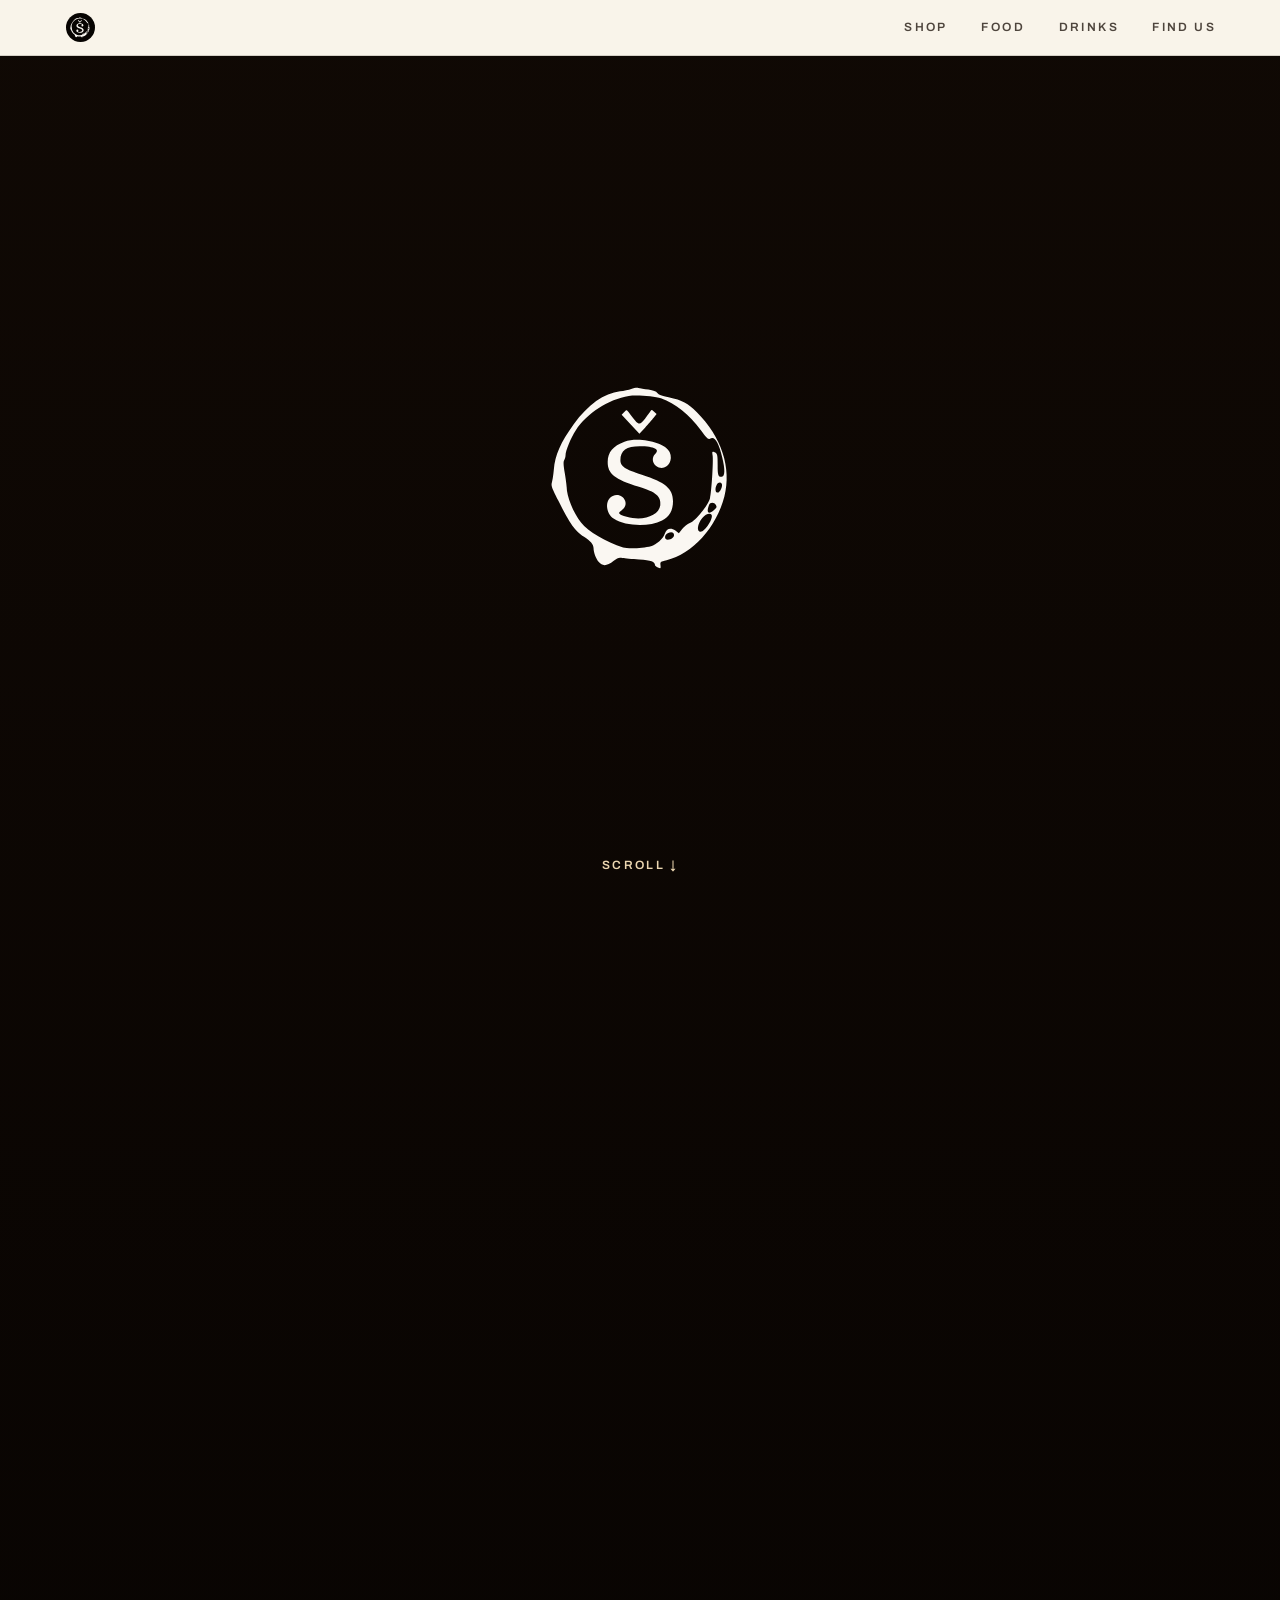
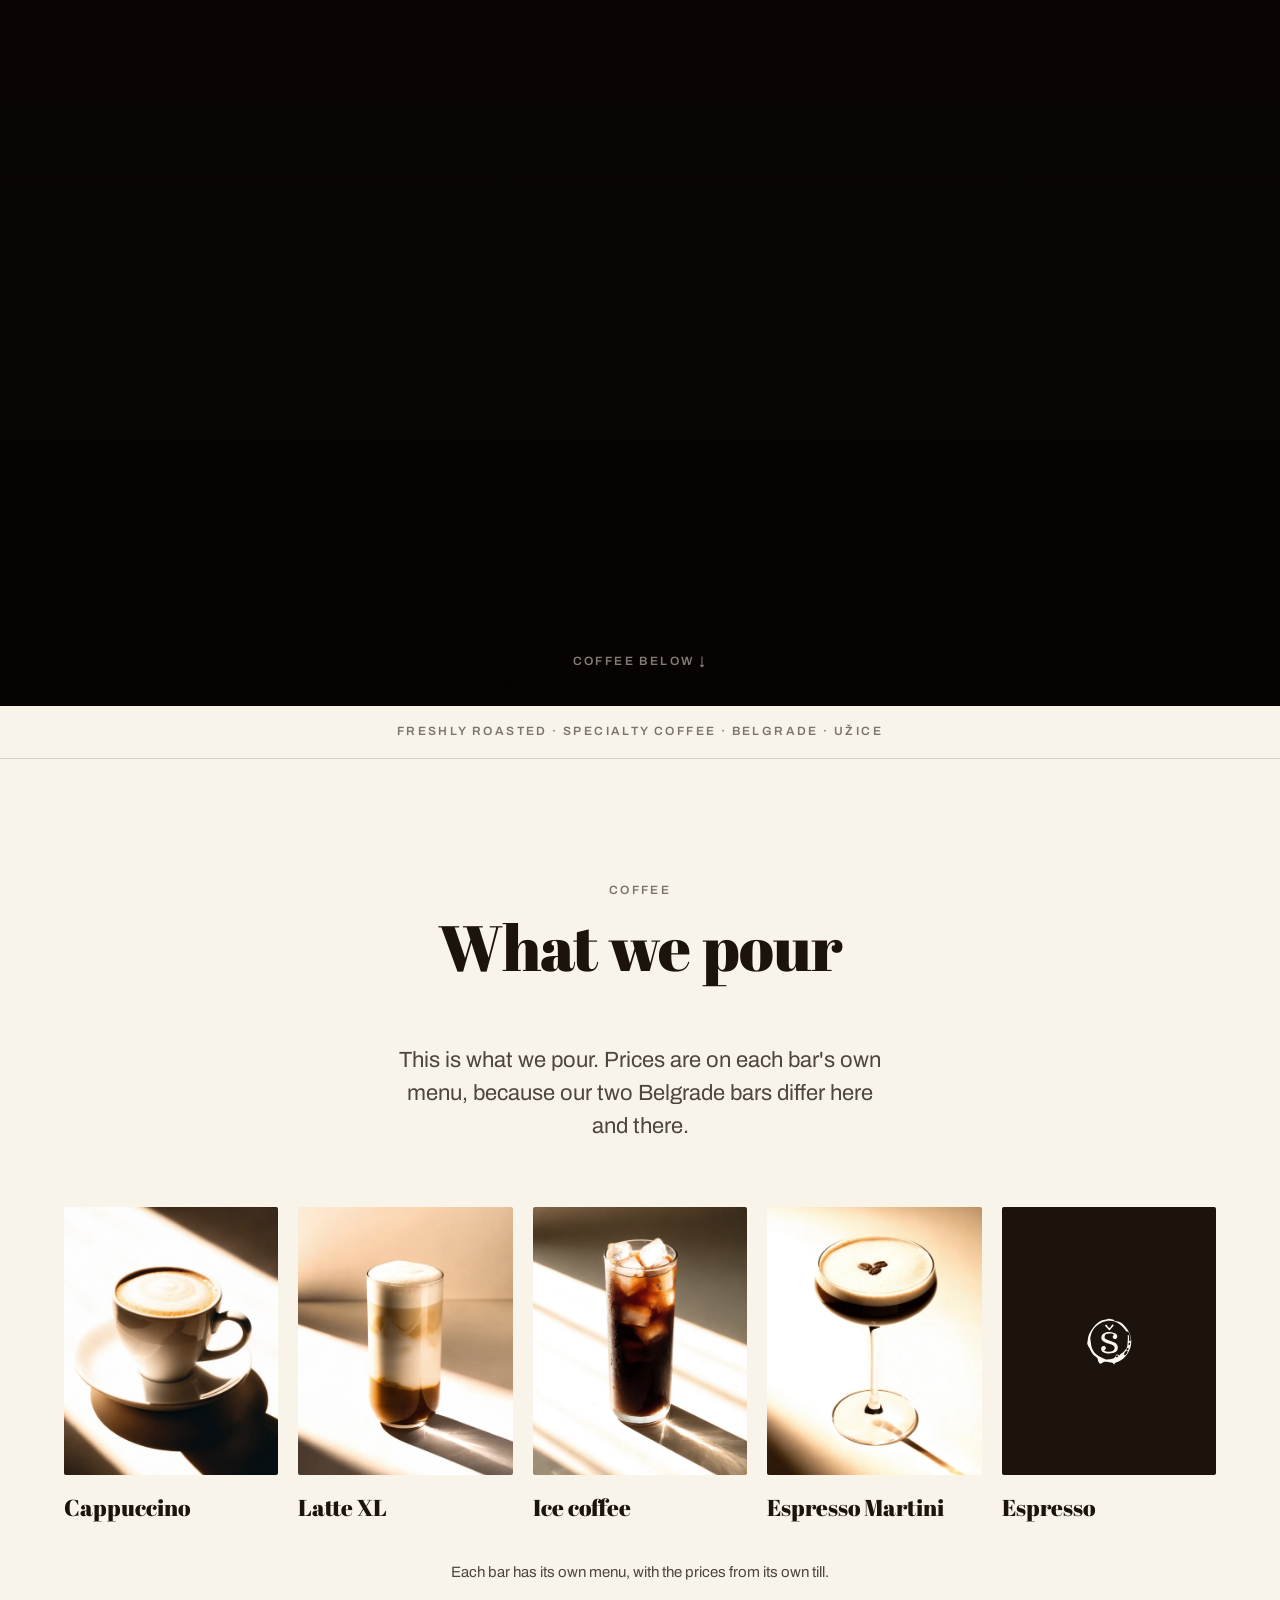
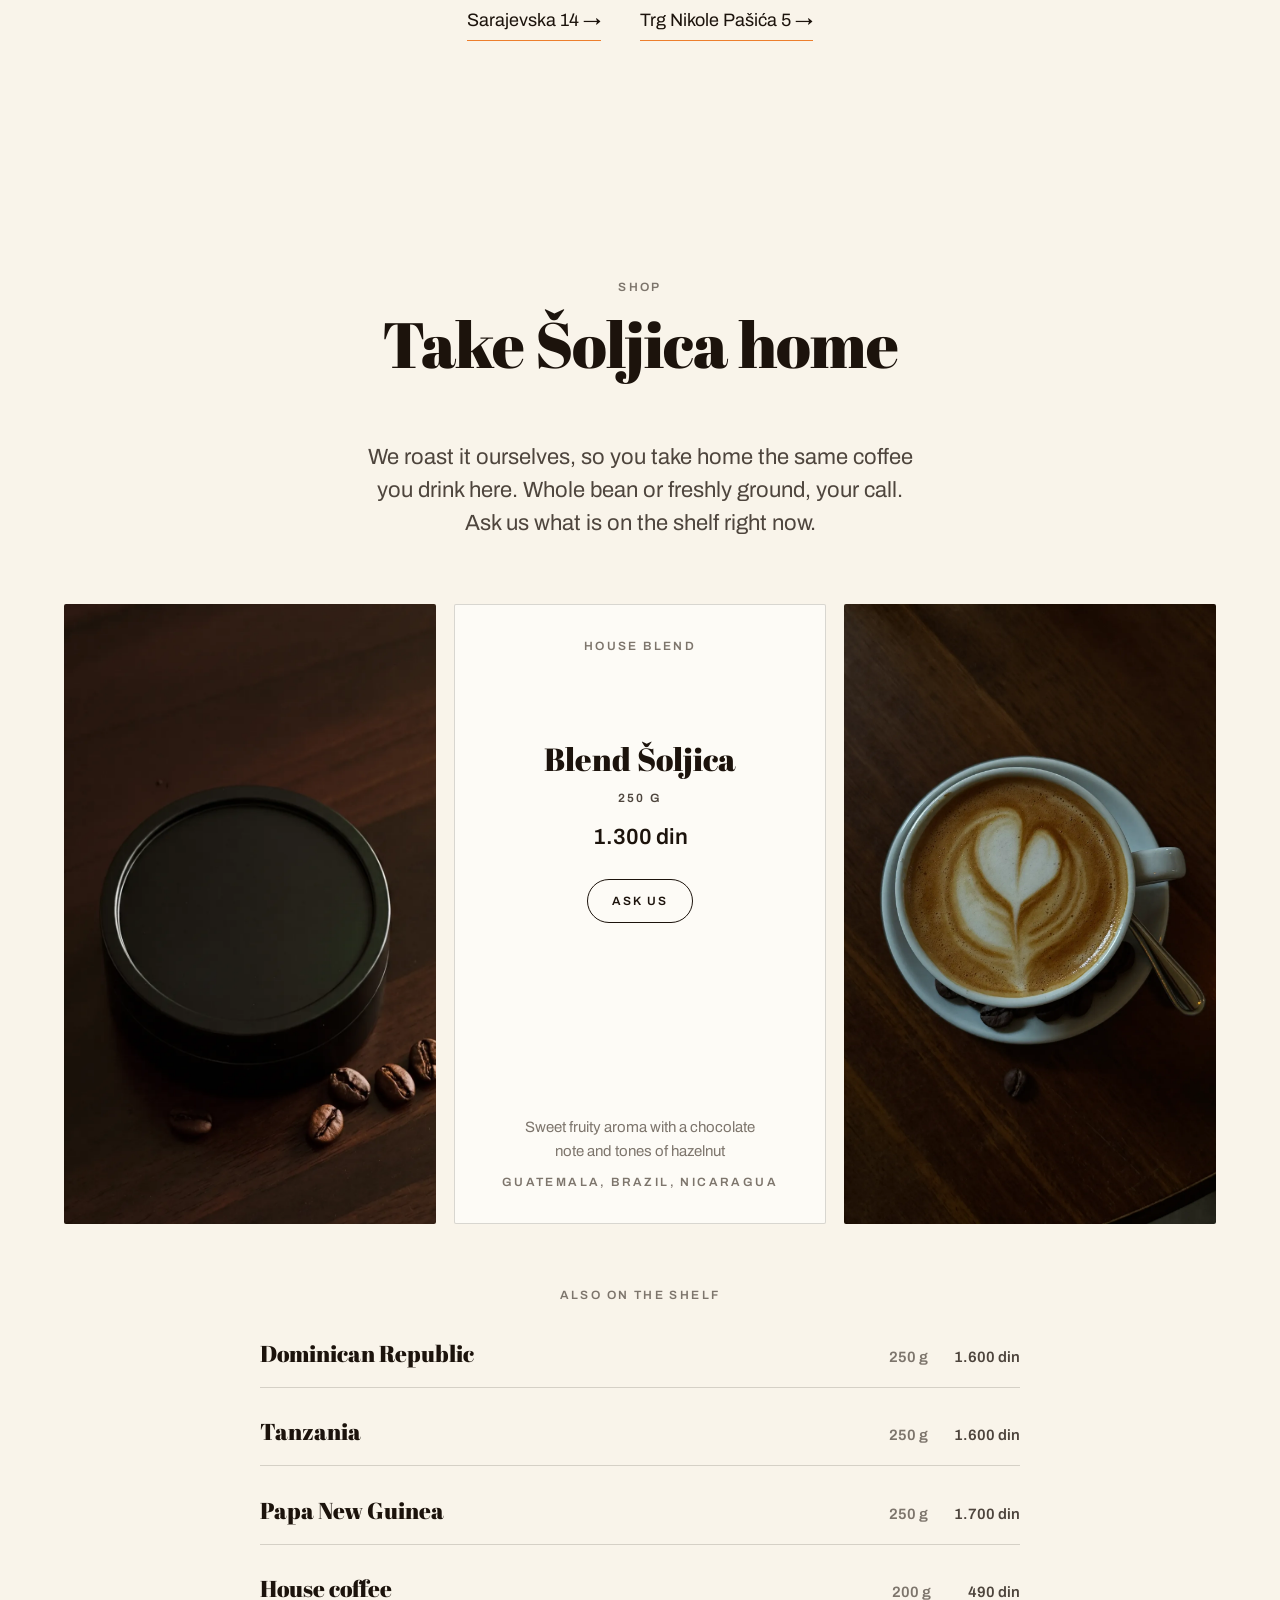
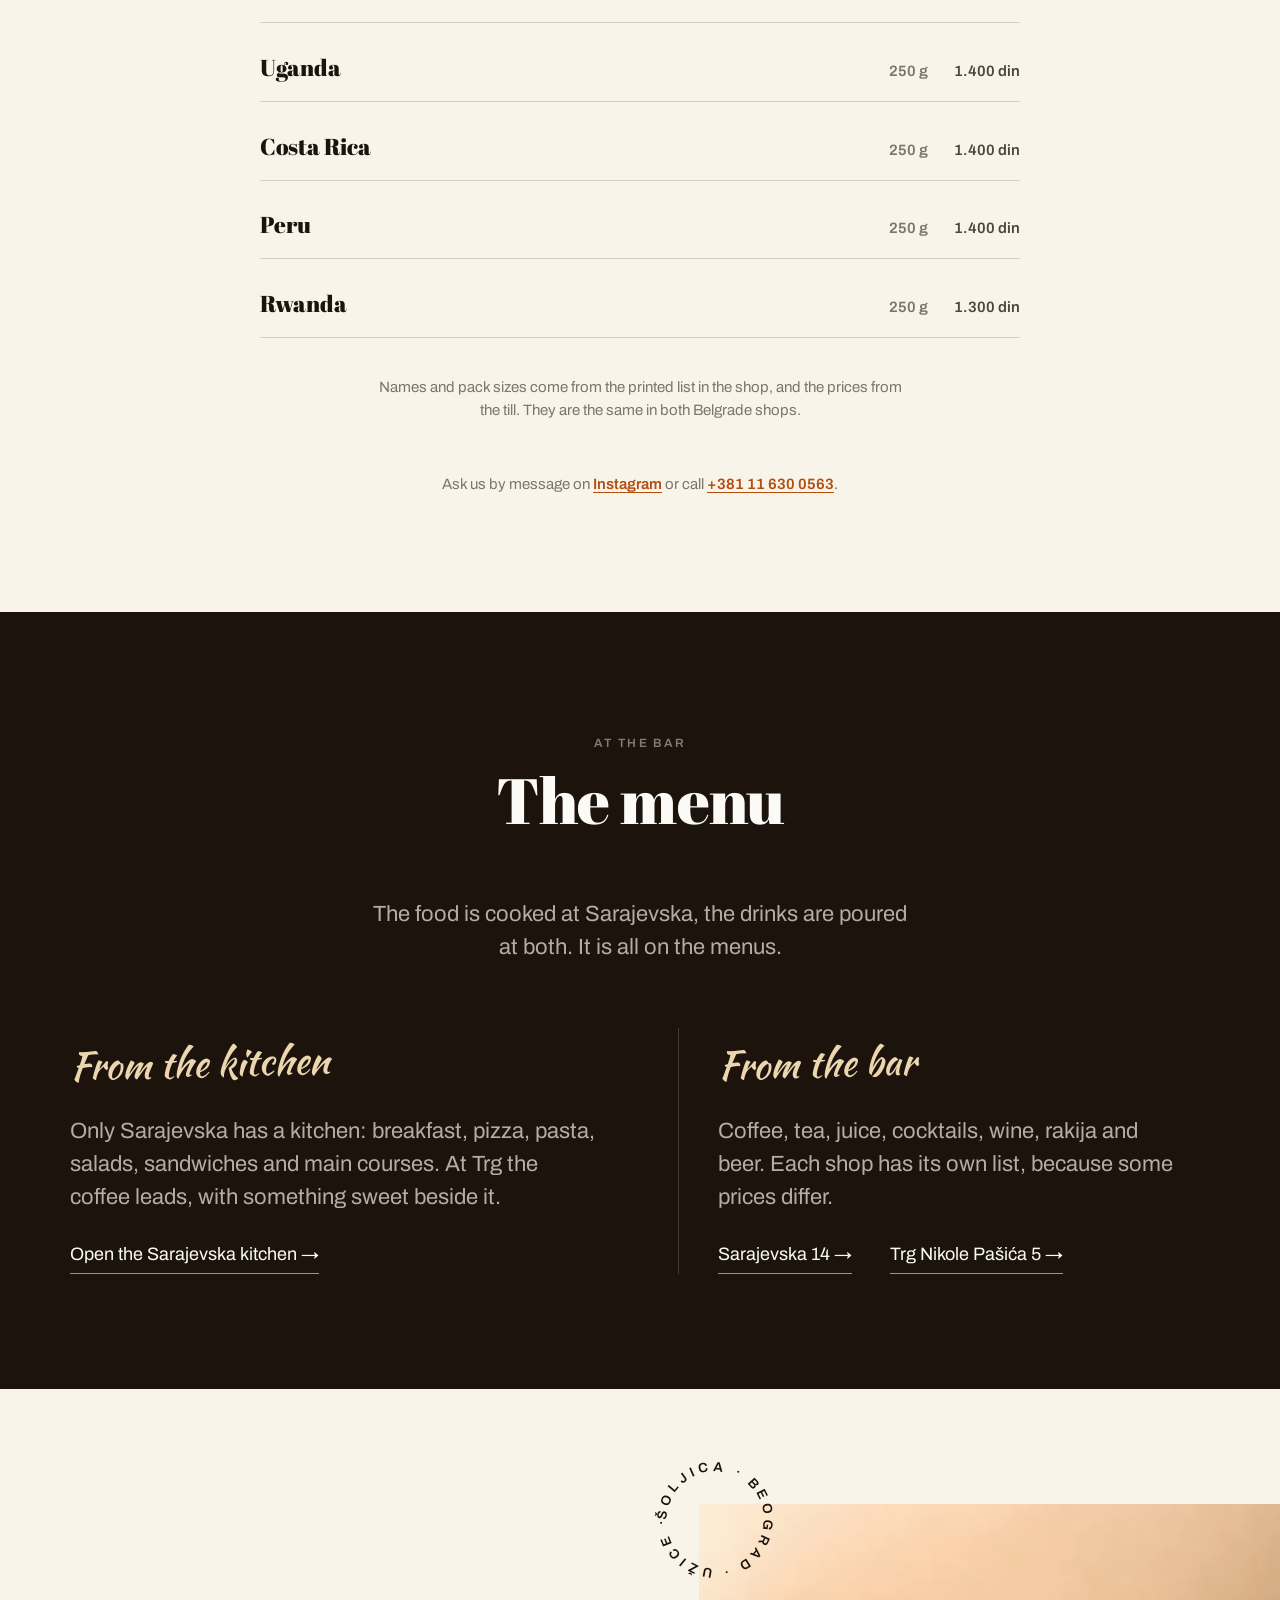
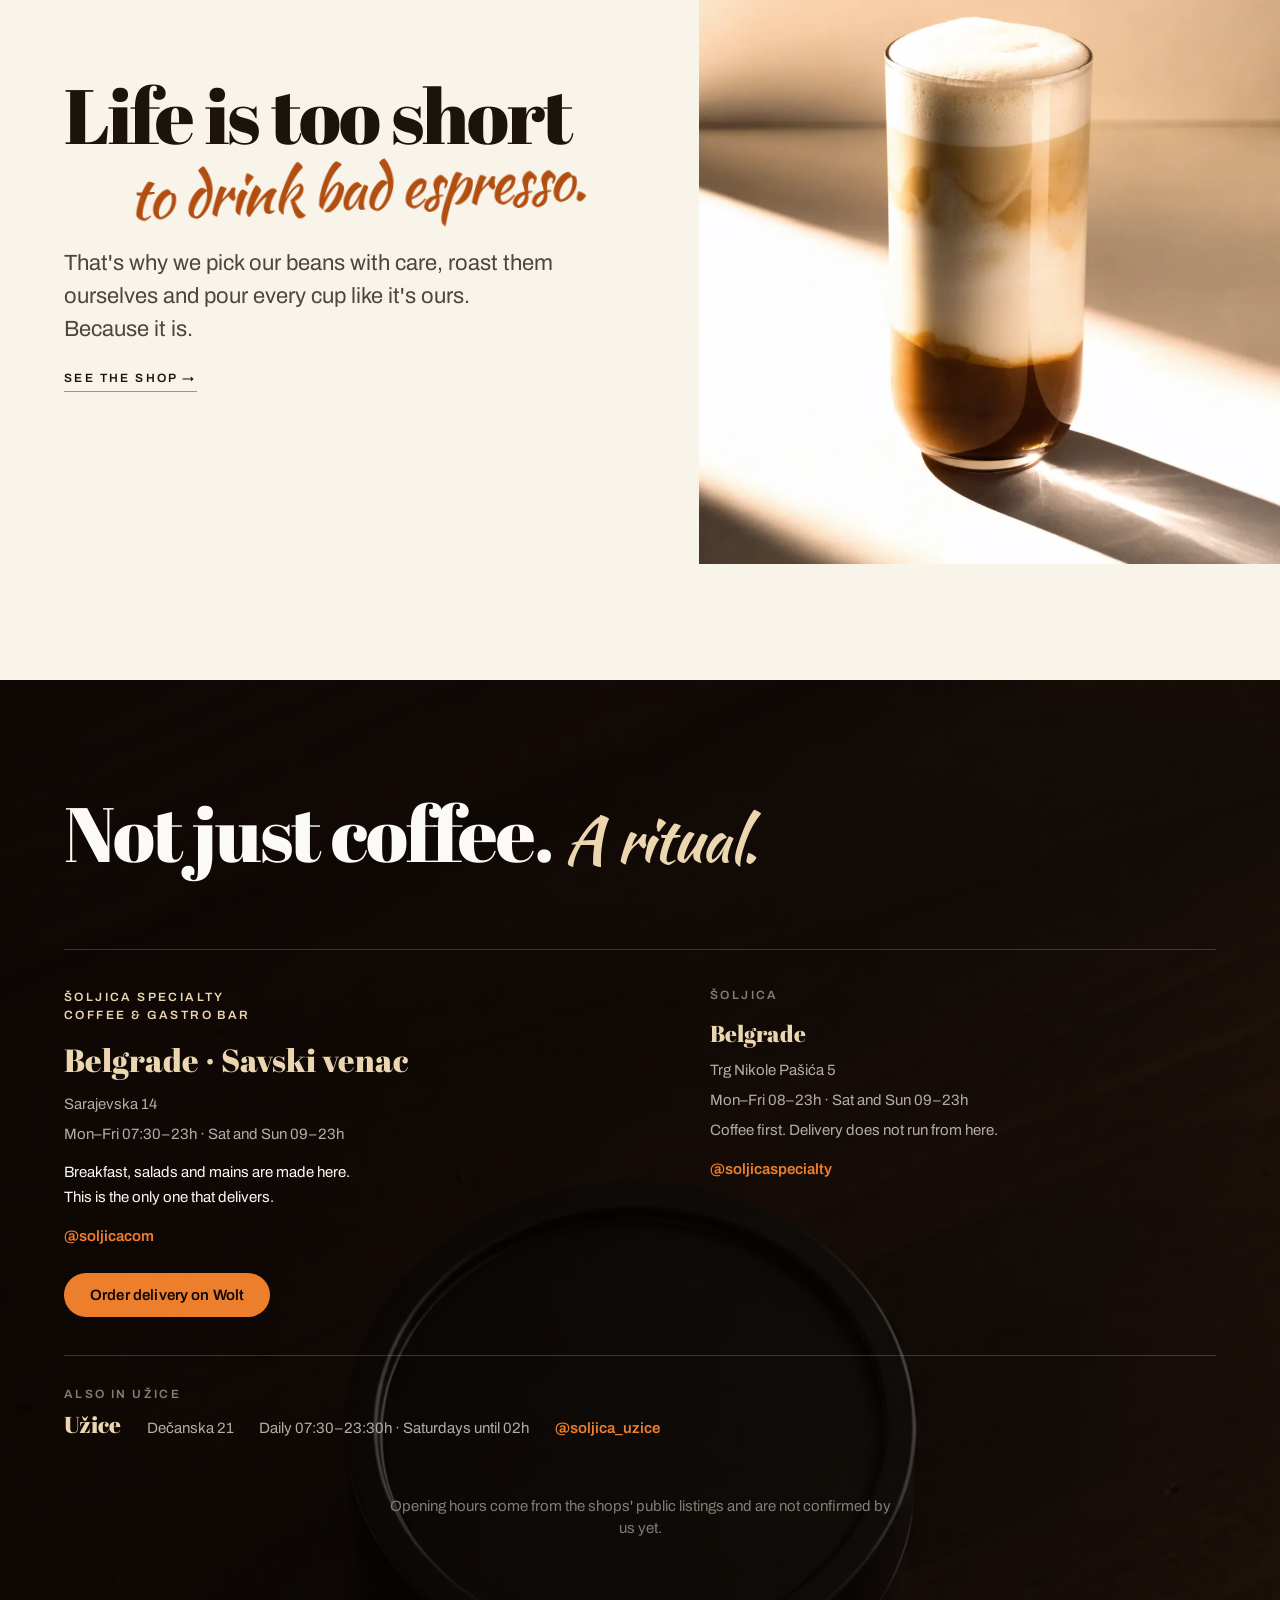
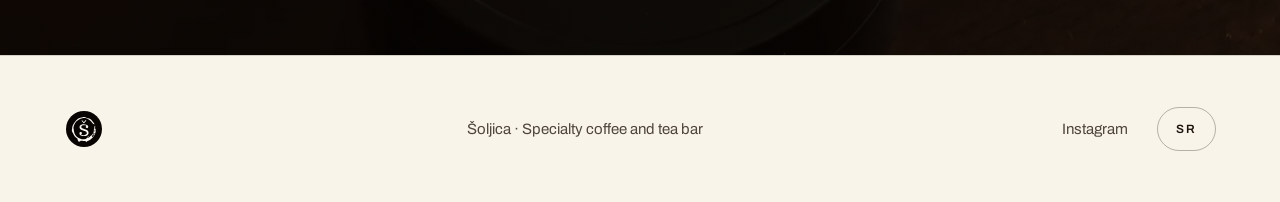
==== commit c67083e5: "Publish site (source: soljica@26817dc revert(menu): take the 26 line drawings back off the menu page" ====
--- a/en.html
+++ b/en.html
@@ -9,186 +9,24 @@
 <link rel="preconnect" href="https://fonts.googleapis.com">
 <link rel="preconnect" href="https://fonts.gstatic.com" crossorigin>
 <link href="https://fonts.googleapis.com/css2?family=Abril+Fatface&family=Kaushan+Script&family=Archivo:wdth,wght@62..125,400..900&display=swap" rel="stylesheet">
+<link rel="stylesheet" href="assets/base.css">
 <style>
   /* ============================================================================
-     Šoljica: quiet luxe editorial register (rebuild T2, 2026-08-11)
+     Šoljica home page: quiet luxe editorial register (rebuild T2, 2026-08-11)
      Cream and ink, ONE ember accent pulled from the logotype, generous air.
      joejuice.com's structure only; none of its voice. Spec:
      brainstorms/2026-08-11-soljica-rebuild-spec.md, criterion 3.
 
-     ONE RULE holds this file together: every colour in the stylesheet is a
-     var(), and every one of those vars is declared on bare :root below. The
-     themes remap SEVEN role tokens and nothing else, which is why forced light,
-     forced dark and the un-stamped system default each resolve to a COMPLETE
-     palette instead of half of one. The single keyword exception is
-     `transparent`, which has no theme to belong to.
-     Grep that keeps it true: no oklch( / rgb( / hsl( / # outside :root.
+     THE TOKENS, THE RESET, THE NAV, THE SECTION SCAFFOLDING AND THE FOOTER LIVE
+     IN assets/base.css since the site gained a second page (T7, 2026-08-13).
+     They are linked above, so they still cascade before everything here. What
+     is left in this file is what only the home page has: the hero and its cine
+     track, the rail, the shop, the menu board, the slogan and the three shops.
+     A colour here is still always a var() declared on base.css's :root, and the
+     grep that keeps it true now reads: no oklch( / rgb( / hsl( in this file, and
+     no hex colour. (Bare # still appears, as href targets and as the cine cup's
+     own SVG id selectors, which is why the old wording named :root.)
      ============================================================================ */
-  :root {
-    color-scheme: light;
-
-    /* ---- families: the logotype's own, unchanged ---- */
-    --display: "Abril Fatface", Georgia, serif;  /* fat serif, ball terminals */
-    --script: "Kaushan Script", cursive;         /* the logo's brush script */
-    --body: "Archivo", system-ui, sans-serif;
-
-    /* ---- the ramp: absolute values, never themed ---- */
-    --cream:      oklch(0.967 0.014 84);   /* the ground: warm oat paper */
-    --cream-lift: oklch(0.988 0.007 84);   /* cards standing off the ground */
-    --cream-sink: oklch(0.936 0.020 82);   /* wells pressed into it */
-
-    --ink-void:  oklch(0.108 0.013 62);    /* the floor of every scrim */
-    --ink-abyss: oklch(0.146 0.017 62);    /* hero, and the dark ground */
-    --ink:       oklch(0.196 0.019 60);    /* body text on cream, band on cream */
-    --ink-lift:  oklch(0.256 0.019 58);    /* panels standing off a dark ground */
-
-    --milk:  oklch(0.985 0.006 78);        /* also the cine cup's strokes */
-    --crema: oklch(0.884 0.056 82);        /* also the cine cup's crema */
-
-    --ember:      oklch(0.706 0.163 52);   /* THE accent, the logotype orange */
-    --ember-deep: oklch(0.545 0.146 46);   /* the accent when it carries text on cream */
-    --ember-lift: oklch(0.806 0.128 62);   /* the accent when it carries text on ink */
-
-    /* ---- roles: bare :root IS the light theme ---- */
-    --ground:      var(--cream);
-    --ground-lift: var(--cream-lift);
-    --band:        var(--ink);         /* strip + menu board */
-    --band-deep:   var(--ink-abyss);   /* hero */
-    --band-floor:  var(--ink-void);    /* the cine hero's bottom */
-    --text:        var(--ink);
-    --on-band:     var(--milk);
-    --accent:      var(--ember);
-    --accent-text: var(--ember-deep);
-    --on-accent:   var(--ink-abyss);
-    --coin-plate:  var(--ink-void);    /* the Š-coin's disc: painted by CSS, so it can leave in dark */
-
-    /* ---- derived: written once, follows whatever the roles resolve to ---- */
-    --text-soft:  color-mix(in oklch, var(--text) 74%, var(--ground));
-    --text-faint: color-mix(in oklch, var(--text) 52%, var(--ground));
-    --rule:       color-mix(in oklch, var(--text) 16%, transparent);
-    --rule-firm:  color-mix(in oklch, var(--text) 30%, transparent);
-
-    --on-band-soft:   color-mix(in oklch, var(--on-band) 70%, var(--band));
-    --on-band-faint:  color-mix(in oklch, var(--on-band) 50%, var(--band));
-    --rule-band:      color-mix(in oklch, var(--on-band) 18%, transparent);
-    --rule-band-firm: color-mix(in oklch, var(--on-band) 32%, transparent);
-
-    /* photography sits on the same floor in both themes, so its scrims and its
-       loading ground are theme-invariant by design, not by omission */
-    --scrim-soft: color-mix(in oklch, var(--ink-void) 28%, transparent);
-    --scrim-mid:  color-mix(in oklch, var(--ink-void) 58%, transparent);
-    --scrim-firm: color-mix(in oklch, var(--ink-void) 74%, transparent);
-    --scrim-deep: color-mix(in oklch, var(--ink-void) 88%, transparent);
-    --photo-warm: color-mix(in oklch, var(--ink-lift) 84%, var(--ember));
-    --photo-cool: color-mix(in oklch, var(--ink-abyss) 90%, var(--ember));
-
-    /* ---- editorial type scale ---- */
-    --t-micro: 0.75rem;                                    /* 12px tracked label */
-    --t-fine:  0.9375rem;                                  /* 15px notes + prices */
-    --t-body:  clamp(1rem, 0.28vw + 0.94rem, 1.125rem);    /* 16 -> 18 */
-    --t-lead:  clamp(1.125rem, 0.6vw + 1rem, 1.375rem);    /* intros */
-    --t-h4:    clamp(1.2rem, 0.5vw + 1.05rem, 1.45rem);    /* list rows */
-    --t-h3:    clamp(1.5rem, 0.9vw + 1.25rem, 2rem);       /* card names */
-    --t-h2:    clamp(2.5rem, 5vw, 4.5rem);                 /* section headings */
-    --t-h1:    clamp(2.9rem, 6vw, 5.5rem);                 /* the two statements */
-
-    /* ---- air ---- */
-    --gutter: clamp(20px, 5vw, 72px);
-    --band-y: clamp(5rem, 9vw, 10rem);
-    --measure: 42ch;
-    --nav-h: 56px;   /* the thin nav is sticky, so the hero and the cine stage both subtract it */
-
-    /* ---- shape + motion ---- */
-    --r-tile: 2px;
-    --r-pill: 999px;
-    --ease: cubic-bezier(0.16, 1, 0.3, 1);
-    --dur: 300ms;
-  }
-
-  /* Dark. Seven remaps, no new colours: every value here is a ramp token already
-     declared above, or `transparent`. Guarded so an explicit light choice still wins. */
-  @media (prefers-color-scheme: dark) {
-    :root:not([data-theme="light"]) {
-      color-scheme: dark;
-      --ground:      var(--ink-abyss);
-      --ground-lift: var(--ink);
-      --band:        var(--ink-lift);
-      --text:        var(--cream);
-      --accent-text: var(--ember-lift);
-      --on-accent:   var(--ink-void);
-      --coin-plate:  transparent;   /* an ink disc on an ink page is a disc nobody can see */
-    }
-  }
-  :root[data-theme="dark"] {
-    color-scheme: dark;
-    --ground:      var(--ink-abyss);
-    --ground-lift: var(--ink);
-    --band:        var(--ink-lift);
-    --text:        var(--cream);
-    --accent-text: var(--ember-lift);
-    --on-accent:   var(--ink-void);
-    --coin-plate:  transparent;
-  }
-
-  * { box-sizing: border-box; margin: 0; }
-  html { scroll-behavior: smooth; }
-  html, body { overflow-x: clip; }
-  body {
-    background: var(--ground);
-    color: var(--text);
-    font-family: var(--body);
-    font-size: var(--t-body);
-    line-height: 1.62;
-    -webkit-font-smoothing: antialiased;
-  }
-  a { color: inherit; }
-  ::selection { background: var(--accent); color: var(--on-accent); }
-  img { max-width: 100%; display: block; }
-  :focus-visible { outline: 2px solid var(--accent); outline-offset: 3px; }
-
-  .micro {
-    font: 600 var(--t-micro)/1.3 var(--body);
-    letter-spacing: 0.2em;
-    text-transform: uppercase;
-  }
-  .script { font-family: var(--script); font-weight: 400; }
-
-  /* ---------- the thin nav: all of the page chrome, and it outlives the hero ----------
-     Sticky at the top of the PAGE (it is a sibling of the hero, not a child), so it
-     survives the 250svh cine track without the fixed-then-hide hack the old topbar
-     needed. Cream ground, hairline rule: it reads as a masthead, not a toolbar. */
-  .topbar {
-    position: sticky; top: 0; z-index: 20;
-    height: var(--nav-h);
-    display: flex; align-items: center; justify-content: space-between; gap: 1rem;
-    padding: 0 var(--gutter);
-    background: var(--ground);
-    border-bottom: 1px solid var(--rule);
-  }
-  .nav-mark { display: inline-flex; align-items: center; min-height: 44px; min-width: 44px; }
-  .nav-mark .coin { width: 32px; }
-
-  /* The Š-coin, assembled rather than baked. The disc is a CSS circle in
-     --coin-plate (ink on cream, `transparent` in dark, where an ink disc on an
-     ink page is a disc nobody can see), and the mark on top is
-     assets/monogram-mark.svg, which is the traced monogram with its own disc
-     deleted. Percentages are the traced circle's own geometry: cx 130.7, cy
-     126.1, r 117 in the 259x251 box, so the CSS disc lands exactly where the
-     baked one did. */
-  .coin { position: relative; display: block; aspect-ratio: 259 / 251; }
-  .coin::before {
-    content: ""; position: absolute;
-    left: 5.29%; top: 3.63%; width: 90.35%; height: 93.23%;
-    border-radius: 50%; background: var(--coin-plate);
-  }
-  .coin img { position: relative; width: 100%; height: auto; }  /* height:auto or the width/height attributes squash the mark against the plate */
-  .nav-links { display: flex; gap: clamp(1rem, 2.6vw, 2.4rem); }
-  .nav-links a {
-    display: inline-flex; align-items: center; min-height: 44px;
-    color: var(--text-soft); text-decoration: none;
-    transition: color var(--dur) var(--ease);
-  }
-  .nav-links a:hover { color: var(--accent-text); }
 
   /* ---------- hero: the mark on ink, one line, two flat actions ----------
      Stays dark on purpose: assets/logo.svg is the real traced mark and its
@@ -217,10 +55,6 @@
     display: block;
     width: clamp(240px, 32vw, 460px);
     max-width: none; /* the global img max-width:100% collapses the auto grid track at 390px */
-  }
-  .sr-only {
-    position: absolute; width: 1px; height: 1px; overflow: hidden;
-    clip-path: inset(50%); white-space: nowrap;
   }
   .hero-foot {
     position: relative; z-index: 1; align-self: end;
@@ -302,53 +136,39 @@
     border-bottom: 1px solid var(--rule);
   }
 
-  /* ---------- section scaffolding ---------- */
-  section { padding: var(--band-y) var(--gutter); }
-  .sec-label { text-align: center; margin-bottom: clamp(2.6rem, 5vw, 4.5rem); }
-  .sec-label .big {
-    display: block;
-    margin-top: 0.6rem;
-    font-family: var(--display); font-weight: 400;
-    font-size: var(--t-h2);
-    letter-spacing: -0.015em; line-height: 1.06;
-    text-wrap: balance;
-    text-transform: none;
-  }
-  .sec-label .micro { color: var(--text-faint); }
-  .uvod {
-    max-width: var(--measure); margin: 0 auto clamp(2.8rem, 5vw, 4.4rem);
-    text-align: center; font-size: var(--t-lead); line-height: 1.5;
-    color: var(--text-soft); text-wrap: pretty;
-  }
-  /* ---------- napomena: the provisional marker (T6, spec criterion 11) ----------
-     Every figure on this page that did NOT come off his Wolt menu says so here.
-     TEMPLATE-owned on purpose, not a slot: it disclaims values a chat op can
-     edit, so a chat op must not be able to delete the disclaimer and leave the
-     invented price standing. The cost of that choice is that clearing a marker
-     once the owner confirms a figure is a code edit, not a chat edit. */
-  .napomena {
-    max-width: 60ch; margin: clamp(1.8rem, 3vw, 2.6rem) auto 0;
-    text-align: center; font-size: var(--t-fine); line-height: 1.5;
-    color: var(--text-faint); text-wrap: pretty;
-  }
+  /* section, .sec-label, .uvod and .napomena are the site's section anatomy and
+     live in assets/base.css. These two are the home page's own bands recolouring
+     the marker against ink. */
   .menu .napomena { color: var(--on-band-faint); }
   .ritual .napomena { color: var(--on-band-faint); margin-top: clamp(2rem, 3.5vw, 3rem); }
 
-  /* ---------- rail: the page's engine, his drinks at his prices ----------
+  /* ---------- rail: the page's engine, five of his drinks and the door to the menus ----------
      joejuice's "most popular products" row with the claim removed: nobody has
-     told us what sells, so the row is just five items off his own Wolt menu,
-     named and priced as he lists them. No ordering action lives here on
-     purpose; spec criterion 6 gives the one order link to Sarajevska.
-
-     PHOTO BINDING (the decision T4 was asked to settle): the tile is
-     TEMPLATE-owned and bound by nth-child, not a content field. cms/engine.mjs
-     clones item 1 as the prototype and substitutes data-slot TEXT only, so a
-     photo could only ride along as a filename in a text field that some script
-     then has to resolve: a new failure mode, for a value the owner has no way
-     to upload anyway. Any card without a photograph of its own falls back to
-     the Š-coin on ink, which is also what a sixth item added through the CMS
-     gets. Card 5 uses that fallback deliberately: the KAFE harvest has no plain
-     espresso, so no fifth product frame was shot. */
+     told us what sells. No ordering action lives here on purpose; the rebuild
+     spec's criterion 6 gives the one order link to Sarajevska.
+
+     NO PRICES SINCE THE POS BATCH'S T17 (2026-08-14), and the reason is not that
+     the old ones were wrong. They were the printed book's counter prices, put
+     here by the menu batch's T4 after the 2026-08-11 Wolt DELIVERY harvest was
+     found on this page. What retires them is that ONE number cannot answer for
+     two shops: the tills at Trg and Sarajevska disagree on 14 products, so a
+     price on the home page is either a claim about one bar that does not say
+     which, or a claim about both that is false. The five cards keep the name and
+     the photograph, and the price now lives where the shop is named, one page
+     each. The category-range line that sat under them (menu batch T4, criterion
+     6) went with them, mechanism included: it was computed from the book, and
+     the book no longer prices this site.
+
+     PHOTO BINDING (the decision the rebuild batch's T4 was asked to settle): the
+     tile is TEMPLATE-owned and bound by nth-child, not a content field.
+     cms/engine.mjs clones item 1 as the prototype and substitutes data-slot TEXT
+     only, so a photo could only ride along as a filename in a text field that
+     some script then has to resolve: a new failure mode, for a value the owner
+     has no way to upload anyway. Any card without a photograph of its own falls
+     back to the Š-coin on ink, which is also what a sixth item added through the
+     CMS gets. THE ORDER OF THESE FIVE IS THE PHOTO ORDER: cappuccino, latte XL,
+     ice coffee, espresso martini. Card 5 uses the fallback deliberately, because
+     no product frame was ever shot for a plain espresso. */
   .rail {
     display: grid; grid-template-columns: repeat(5, 1fr);
     gap: clamp(12px, 1.6vw, 26px);
@@ -370,12 +190,49 @@
   .rail-card h3 {
     font-family: var(--display); font-weight: 400;
     font-size: var(--t-h4); line-height: 1.14; letter-spacing: 0;
-    min-height: 2.28em;   /* two lines: his longest name wraps, and the prices should still line up */
     text-wrap: balance;
   }
-  .rail-price { font-size: var(--t-fine); font-weight: 600; color: var(--text-soft); }
-
-  /* ---------- shop: editorial grid ---------- */
+  /* The h3 carried min-height: 2.28em so a wrapped name still left the prices on one
+     line. T17 took the prices, so the reserved second line was reserved for nothing and
+     showed as dead space under every short name. */
+
+  /* ---------- the rail's route: one door per shop (criterion 31) ----------
+     Where the computed range line used to sit. Both links are TEMPLATE-owned, like
+     the bar switcher on the menu pages and for the same reason: which shops exist
+     and what their pages are called is the site's own structure, not the owner's
+     copy, and a chat edit that renamed one would leave the home page pointing at a
+     page no bar has. The sentence above them IS a slot, because "our two bars do not
+     price everything alike" is a thing about his business he may want to word
+     himself. Sarajevska leads, as it does in #gde. */
+  .rail-route {
+    max-width: 60ch; margin: clamp(2rem, 3.2vw, 2.8rem) auto 0;
+    text-align: center;
+  }
+  .rail-route-copy {
+    font-size: var(--t-fine); line-height: 1.5;
+    color: var(--text-soft); text-wrap: pretty;
+  }
+  .rail-doors {
+    margin-top: 1.4rem;
+    display: flex; flex-wrap: wrap; justify-content: center;
+    /* the row gap is 1.6rem and not less on purpose: each door carries an invisible
+       44px hit box centred on a ~21px link, so stacked doors closer than that would
+       hand one link's bottom half to the other's tap target */
+    gap: 1.6rem clamp(1.6rem, 3vw, 2.6rem);
+  }
+  .rail-door {
+    display: inline-block; position: relative;
+    color: var(--text); text-decoration: none;
+    border-bottom: 1.5px solid var(--accent); padding-bottom: 4px;
+    transition: color var(--dur) var(--ease);
+  }
+  .rail-door::after {   /* same invisible 44px hit box as .slogan-link, and for the same reason */
+    content: ""; position: absolute; left: 0; right: 0;
+    top: 50%; height: 44px; transform: translateY(-50%);
+  }
+  .rail-door:hover { color: var(--accent-text); }
+
+  /* ---------- shop: the house blend between two photographs, then the shelf ---------- */
   .mix-list {
     display: grid; gap: clamp(12px, 1.4vw, 24px);
     grid-template-columns: repeat(3, 1fr);
@@ -389,12 +246,14 @@
   }
   .tile-photo.t-tin   { background-image: url("assets/tin.webp"); background-size: 175%; background-position: 50% 42%; }
   .tile-photo.t-latte { background-image: url("assets/latte.webp"); }
-  /* night.webp left the page here (T4, spec criterion 10): its two cups are
-     part-poured and a hand is in frame. It is still in assets/, off the site. */
-  .tile-photo.t-night { background-image: url("assets/rail-espresso.webp"); }
+  /* .t-night is gone since T5 of the menu batch: the shop grid's second row held two invented
+     blends and a third photograph, and the real lineup is a list of ten bags, not more cards.
+     That class carried rail-espresso.webp, which nothing else on the page used, so the shot
+     left the site with it. night.webp had already left at T4 (two part-poured cups, a hand in
+     frame). Both files are still in assets/, off the page. */
   .tile-photo.t-pour  { background-image: url("assets/rail-latte-xl.webp"); }
   .tile-photo .ph-chip { left: 12px; bottom: 12px; }
-  .mix { /* card anatomy: origin stamp top, name+price center, notes at the foot */
+  .mix { /* card anatomy: label top, name+weight+action center, note and origins at the foot */
     background: var(--ground-lift);
     border: 1px solid var(--rule);
     border-radius: var(--r-tile);
@@ -402,22 +261,23 @@
     display: flex; flex-direction: column; align-items: center;
     text-align: center; padding: clamp(1.8rem, 2.6vw, 2.6rem) 1.6rem;
   }
-  .stamp-origin {
-    width: 46px; height: 46px; flex: 0 0 auto;
-    border: 1px solid var(--rule-firm);
-    border-radius: 50%; display: grid; place-items: center;
-    font: 600 10px var(--body); letter-spacing: 0.14em;
-    color: var(--text-faint);
-  }
+  /* the SRB circle (.stamp-origin) went with the invented blends: it read as an origin, and
+     the real blend prints three of them (Guatemala, Brasil, Nicaragua) at the card's foot */
+  .mix-label { flex: 0 0 auto; color: var(--text-faint); }
   .mix-mid { margin: auto 0; display: flex; flex-direction: column; align-items: center; gap: 0.85rem; }
-  .mix .notes { margin-top: auto; padding-top: 1rem; }
+  .mix-foot { margin-top: auto; padding-top: 1rem; display: grid; gap: 0.7rem; justify-items: center; }
   .mix h3 {
     font-family: var(--display); font-weight: 400;
     font-size: var(--t-h3); letter-spacing: 0; line-height: 1.12;
     color: var(--text);
   }
-  .mix .price { color: var(--text-soft); }
+  .mix .weight { color: var(--text-soft); }
+  /* The blend's price (T18). It sits under the weight rather than beside it because .mix-mid
+     is a centred column and a name/weight/price row would have to invent a horizontal rhythm
+     the card does not otherwise have. */
+  .mix .mix-price { font-size: var(--t-lead); font-weight: 600; color: var(--text); }
   .mix .notes { color: var(--text-faint); font-size: var(--t-fine); max-width: 28ch; }
+  .mix .origins { color: var(--text-faint); }
   .order {
     margin-top: 0.6rem;
     border: 1.5px solid var(--text); border-radius: var(--r-pill);
@@ -432,16 +292,37 @@
     padding-block: 14px;   /* inline padding grows the hit box to 44px without moving the line box */
   }
 
-  /* ---------- beans: quiet tasting list ---------- */
-  .beans { padding-top: 0; }
-  .bean-list { display: grid; gap: clamp(1.2rem, 2vw, 1.8rem); max-width: 760px; margin: 0 auto; }
-  .bean {
-    display: flex; justify-content: space-between; align-items: baseline; gap: 1.4rem;
+  /* ---------- the shelf: the other eight bags, now with prices ----------
+     This is #zrna's own row anatomy, inherited rather than invented: that section was a quiet
+     list of name against a right-aligned figure, and T5 retired the section but kept the
+     pattern. `.notes` is deliberately absent here: exactly one tasting note exists in the
+     printed book and it belongs to the blend, in the card above.
+
+     PRICES ARRIVED AT THE POS BATCH'S T18 (2026-08-14), and the row grew a third cell for
+     them. T5 shipped weights alone because the book's retail price column is under a taped
+     strip of handwritten numbers, which is `confirmed` evidence while criterion 4 gates on
+     `read`. The till settles it: every bag here is an article with a code, at the same price
+     at both Belgrade shops, joined on bar + POS code like any drink on a menu page. The
+     weight sits between the name and the price rather than beside it, because a 200 g bag at
+     490 and a 250 g bag at 1.400 are not comparable numbers unless the size is read first. */
+  .shelf { margin-top: clamp(2.8rem, 5vw, 4.6rem); }
+  .shelf-label { display: block; text-align: center; color: var(--text-faint); margin-bottom: clamp(1.4rem, 2.4vw, 2rem); }
+  .shelf-list { display: grid; gap: clamp(1.2rem, 2vw, 1.8rem); max-width: 760px; margin: 0 auto; }
+  .bag {
+    display: grid; grid-template-columns: 1fr auto auto; align-items: baseline;
+    gap: 0.6rem clamp(1rem, 2vw, 1.8rem);
     border-bottom: 1px solid var(--rule); padding-bottom: 0.9rem;
   }
-  .bean b { font-family: var(--display); font-weight: 400; font-size: var(--t-h4); }
-  .bean .notes { color: var(--text-faint); font-size: var(--t-fine); }
-  .bean .price { font-weight: 600; font-size: var(--t-fine); white-space: nowrap; color: var(--text-soft); }
+  .bag b { font-family: var(--display); font-weight: 400; font-size: var(--t-h4); }
+  .bag .weight { font-weight: 600; font-size: var(--t-fine); white-space: nowrap; color: var(--text-faint); }
+  .bag .bag-price {
+    font-weight: 600; font-size: var(--t-fine); white-space: nowrap; color: var(--text-soft);
+    /* a three-figure price and a four-figure one line up on the right edge. Do NOT write the
+       example numbers out here with the currency word: cms/provenance.mjs reads a number plus
+       "din" anywhere in the template as a price no store holds, and it caught this comment's
+       first draft. It is right to. */
+    min-width: 7ch; text-align: right;
+  }
 
   /* ---------- jelovnik: dark menu board, two quiet columns ---------- */
   .menu { background: var(--band); color: var(--on-band); }
@@ -459,14 +340,44 @@
     transform: rotate(-1.5deg);
     margin-bottom: clamp(1.2rem, 2vw, 1.8rem);
   }
-  .dish { border-bottom: 1px solid var(--rule-band); padding: 1.1rem 0; }
-  .dish b { font-family: var(--display); font-weight: 400; font-size: var(--t-h4); line-height: 1.2; }
-  .dish .notes { color: var(--on-band-soft); font-size: var(--t-fine); margin-top: 0.3rem; text-wrap: pretty; }
-  .drink {
-    display: flex; justify-content: space-between; align-items: baseline; gap: 1.2rem;
-    border-bottom: 1px solid var(--rule-band); padding: 1rem 0;
-  }
-  .drink .price { color: var(--on-band-soft); font-weight: 600; font-size: var(--t-fine); white-space: nowrap; }
+  /* .dish, .dish b and .dish .notes went with the 2024 dish list at T19, and so did
+     `.menu-col .napomena`, which existed to left-align the marker that said how old that
+     list was. Both columns are routes now, so this section owns no list of its own.
+     The second column stopped being a price list on 2026-08-12 (menu batch T4) and
+     became the door to one. Its ten drinks were the same Wolt DELIVERY prices as the
+     rail's, so the page quoted numbers the counter does not charge, twice. That one
+     door became TWO at T20 (2026-08-14), when the single book-priced list it opened was
+     deleted: there is no one page to point at any more, because the two Belgrade tills
+     disagree on 14 products. The first
+     column made the same move at T19, for a different reason: not that its content was
+     wrong, but that it was two years old and unre-sourceable, and a real one exists on
+     Sarajevska's page. The border-left is the divider BETWEEN the two, so it stays on
+     the second column only. */
+  .menu-route { border-left: 1px solid var(--rule-band); padding-left: clamp(1.6rem, 3vw, 2.8rem); }
+  .route-copy { color: var(--on-band-soft); font-size: var(--t-lead); line-height: 1.5; text-wrap: pretty; }
+  .route-link {
+    display: inline-block; position: relative; margin-top: 1.6rem;
+    color: var(--on-band); text-decoration: none;
+    border-bottom: 1.5px solid var(--accent); padding-bottom: 4px;
+    transition: color var(--dur) var(--ease);
+  }
+  .route-link::after {   /* same invisible 44px hit box as .slogan-link, and for the same reason */
+    content: ""; position: absolute; left: 0; right: 0;
+    top: 50%; height: 44px; transform: translateY(-50%);
+  }
+  .route-link:hover { color: var(--accent-text); }
+  /* The bar column holds TWO doors since T20, one per shop, where it held one to the
+     deleted single list. The row gap is 1.6rem and not less for the same reason .rail-doors
+     gives it: each door carries an invisible 44px hit box centred on a ~21px link, so two
+     doors stacked closer than that would hand one link's bottom half to the other's target.
+     The margin moves off the links and onto the row, or the second one in a wrapped row
+     would push itself down by another 1.6rem. */
+  .route-doors {
+    margin-top: 1.6rem;
+    display: flex; flex-wrap: wrap;
+    gap: 1.6rem clamp(1.6rem, 3vw, 2.6rem);
+  }
+  .route-doors .route-link { margin-top: 0; }
 
   /* ---------- slogan: editorial split + stamp ---------- */
   .slogan {
@@ -572,33 +483,8 @@
   .spot-brief .spot-role { margin-bottom: 0; flex-basis: 100%; }
   .spot-brief p { margin-top: 0; }
 
-  /* ---------- footer: light, and short. One coffee bar, not a chain ---------- */
-  .site-foot {
-    background: var(--ground);
-    border-top: 1px solid var(--rule);
-    padding: clamp(2.2rem, 4vw, 3.4rem) var(--gutter);
-    display: flex; flex-wrap: wrap; gap: 1.2rem 2rem;
-    justify-content: space-between; align-items: center;
-    font-size: var(--t-fine); color: var(--text-faint);
-  }
-  .foot-mark { display: inline-flex; align-items: center; min-height: 44px; min-width: 44px; }
-  .foot-mark .coin { width: 40px; }
-  .foot-line { color: var(--text-soft); }
-  .foot-side { display: flex; align-items: center; gap: clamp(1rem, 2.4vw, 1.8rem); }
-  .foot-ig {
-    display: inline-flex; align-items: center; min-height: 44px;
-    color: var(--text-soft); text-decoration: none;
-    transition: color var(--dur) var(--ease);
-  }
-  .foot-ig:hover { color: var(--accent-text); }
-  .lang-toggle {
-    border: 1.5px solid var(--rule-firm); background: none; color: var(--text);
-    font: 600 var(--t-micro) var(--body); letter-spacing: 0.16em;
-    padding: 11px 18px; border-radius: var(--r-pill); cursor: pointer; min-height: 44px;
-    text-decoration: none; display: inline-flex; align-items: center;
-    transition: border-color var(--dur) var(--ease), color var(--dur) var(--ease);
-  }
-  .lang-toggle:hover { border-color: var(--accent); color: var(--accent-text); }
+  /* The footer and the language toggle are chrome, so they live in
+     assets/base.css with the nav. */
 
   /* ---------- responsive ---------- */
   @media (max-width: 900px) {
@@ -618,6 +504,12 @@
     .mix-list { grid-template-columns: 1fr 1fr; }
     .t-latte { display: none; }
     .slogan, .ritual-head, .menu-cols { grid-template-columns: 1fr; }
+    /* stacked, a left rule points at nothing: the bar route sits UNDER the kitchen route,
+       so its divider has to be the edge it actually meets */
+    .menu-route {
+      border-left: 0; padding-left: 0;
+      border-top: 1px solid var(--rule-band); padding-top: clamp(1.6rem, 3vw, 2.4rem);
+    }
     .spots { grid-template-columns: 1fr; }
     .spot-second { border-top: 1px solid var(--rule-band); padding-top: clamp(1.4rem, 2.4vw, 2rem); }
     .spot .wolt { width: 100%; }   /* stacked, the one action should be reachable without aiming */
@@ -631,15 +523,12 @@
        which keeps the alternating rhythm the desktop grid has. */
     .mix { min-height: 300px; }
     .t-latte { display: block; }
-    .site-foot { justify-content: center; text-align: center; }
   }
   @media (pointer: coarse) {
-    .order, .lang-toggle { padding: 14px 24px; }
+    .order { padding: 14px 24px; }
   }
   @media (prefers-reduced-motion: reduce) {
     .stamp { animation: none; }
-    html { scroll-behavior: auto; }
-    * { transition-duration: 0.01ms !important; }
   }
 </style>
 <script>
@@ -652,10 +541,30 @@
 <body>
 
 <header class="topbar">
+  <!-- THE PHONE DRAWER'S SWITCH (2026-08-14). A checkbox, not a button with a script: this
+       is a static site, so a nav that only opens once JS has run is a nav that does not
+       exist when that request fails. The order of the next four elements is load-bearing,
+       because the stylesheet reaches the drawer with `.nav-cb:checked ~ .nav-links`: the
+       checkbox first, then the labels that toggle it, then the nav. assets/nav.js adds
+       only what CSS cannot do here, which is closing on an IN-PAGE anchor tap.
+       Its name is a hidden SPAN and not an aria-label, for the reason the bar switcher on
+       the menu pages already carries: the render swaps href, meta content and leaf inner
+       text, so an attribute would still read Serbian to a screen reader on the EN page. -->
+  <input type="checkbox" id="nav-toggle" class="nav-cb">
   <a class="nav-mark" href="#vrh" aria-label="Šoljica"><span class="coin"><img src="assets/monogram-mark.svg" alt="" width="32" height="31"></span></a>
+  <label for="nav-toggle" class="nav-burger"><span class="sr-only" data-i18n-en="Menu">Menu</span><svg class="ic-burger" viewBox="0 0 24 24" fill="none" stroke="currentColor" stroke-width="1.6" stroke-linecap="round" aria-hidden="true"><path d="M4 7h16"/><path d="M4 12h16"/><path d="M4 17h16"/></svg><svg class="ic-close" viewBox="0 0 24 24" fill="none" stroke="currentColor" stroke-width="1.6" stroke-linecap="round" aria-hidden="true"><path d="M6 6l12 12"/><path d="M18 6L6 18"/></svg></label>
+  <label for="nav-toggle" class="nav-scrim" aria-hidden="true"></label>
   <nav class="nav-links micro"><!-- no aria-label: it is the only nav, and a label here would stay Serbian on the EN render -->
     <a href="#ponuda" data-i18n-en="Shop">Shop</a>
-    <a href="#jelovnik" data-i18n-en="Menu">Menu</a>
+    <a href="#jelovnik" data-i18n-en="Food">Food</a>
+    <!-- ON THE PAGE SINCE T20 (2026-08-14), where it used to leave it. This was the one
+         off-page link in the nav and it went to the single drinks list, which is deleted:
+         one book-priced page cannot serve two shops that price 14 products differently.
+         There is no single destination to move it to, so it points at the section that
+         ENDS in the two doors, and the choice of shop stays where a reader can see both
+         at once. No data-href-en any more either: an in-page anchor is the same in both
+         languages, and one left behind would have routed the English nav at a dead page. -->
+    <a href="#kafa" data-i18n-en="Drinks">Drinks</a>
     <a href="#gde" data-i18n-en="Find us">Find us</a>
   </nav>
 </header>
@@ -717,33 +626,36 @@
     <span class="micro" data-i18n-en="Coffee">Coffee</span>
     <h2 class="big" data-slot="rail.heading">What we pour</h2>
   </div>
-  <p class="uvod" data-slot="rail.intro">Names and prices come from our Wolt menu for Sarajevska 14. They can differ at the other two.</p>
+  <p class="uvod" data-slot="rail.intro">This is what we pour. Prices are on each bar's own menu, because our two Belgrade bars differ here and there.</p>
   <div class="rail" data-slot-list="rail.items" data-item-template="rail-card">
     <article class="rail-card" data-slot-item>
       <figure class="rail-shot" aria-hidden="true"></figure>
       <h3 data-slot="name">Cappuccino</h3>
-      <span class="rail-price" data-slot="price">380 din</span>
     </article>
     <article class="rail-card" data-slot-item>
       <figure class="rail-shot" aria-hidden="true"></figure>
       <h3 data-slot="name">Latte XL</h3>
-      <span class="rail-price" data-slot="price">410 din</span>
     </article>
     <article class="rail-card" data-slot-item>
       <figure class="rail-shot" aria-hidden="true"></figure>
-      <h3 data-slot="name">Ice coffee 0,3</h3>
-      <span class="rail-price" data-slot="price">590 din</span>
+      <h3 data-slot="name">Ice coffee</h3>
     </article>
     <article class="rail-card" data-slot-item>
       <figure class="rail-shot" aria-hidden="true"></figure>
       <h3 data-slot="name">Espresso Martini</h3>
-      <span class="rail-price" data-slot="price">660 din</span>
     </article>
     <article class="rail-card" data-slot-item>
       <figure class="rail-shot" aria-hidden="true"></figure>
-      <h3 data-slot="name">Late Classic coffee šoljica</h3>
-      <span class="rail-price" data-slot="price">240 din</span>
+      <h3 data-slot="name">Espresso</h3>
     </article>
+  </div>
+  <div class="rail-route">
+    <p class="rail-route-copy" data-slot="rail.route">Each bar has its own menu, with the prices from its own till.</p>
+    <nav class="rail-doors" aria-labelledby="railDoorsLabel">
+      <span class="sr-only" id="railDoorsLabel" data-i18n-en="Menus by shop">Menus by shop</span>
+      <a class="rail-door" href="sarajevska.en.html" data-href-en="sarajevska.en.html" data-i18n-en="Sarajevska 14 →">Sarajevska 14 →</a>
+      <a class="rail-door" href="trg.en.html" data-href-en="trg.en.html" data-i18n-en="Trg Nikole Pašića 5 →">Trg Nikole Pašića 5 →</a>
+    </nav>
   </div>
 </section>
 
@@ -752,63 +664,92 @@
     <span class="micro" data-i18n-en="Shop">Shop</span>
     <h2 class="big" data-slot="shop.heading">Take Šoljica home</h2>
   </div>
-  <p class="uvod" data-slot="shop.intro">Our blends, roasted in-house. Whole bean or freshly ground, your call. Ask us what is on the shelf right now.</p>
-  <div class="mix-list" data-slot-list="shop.items" data-item-template="mix">
+  <p class="uvod" data-slot="shop.intro">We roast it ourselves, so you take home the same coffee you drink here. Whole bean or freshly ground, your call. Ask us what is on the shelf right now.</p>
+  <!-- The house blend, between the two photographs the section always had. It is NOT in
+       shop.items: it is the one bag the printed book describes in prose, and an item field
+       may never be empty (see cms/guardian.mjs), so a `notes` field on that list would have
+       forced nine invented tasting notes onto the nine bags that have none.
+
+       IT BECAME A ONE-ITEM LIST OF ITS OWN AT THE POS BATCH'S T18 (2026-08-14), and it was
+       four slots before that. The reason is the price: a price the gate can prove has to be
+       a LIST ITEM, because the join key is the item's own data-sifra and a slot has no
+       item to carry one. `pricesInContent` reads a number in a slot as a price in prose and
+       fails it closed, correctly, so shop.blend.price as a slot would have turned the gate
+       red on the site's best-evidenced number.
+
+       This is T5's field-set rule APPLIED, not excepted. That rule is "a list's field set is
+       decided by what EVERY row can fill", and every row of THIS list can fill all five: it
+       has one row, the blend, and the blend is the one bag the book describes in prose. The
+       nine behind it still get name + weight + price and no note, which is the same rule
+       reaching the opposite answer for a different list.
+
+       The two figures are siblings of the item, not items: cms/engine.mjs grows a list by
+       cloning its LAST data-slot-item and splices only field ranges, so nothing here touches
+       them. -->
+  <div class="mix-list" data-slot-list="shop.blend.items" data-item-template="mix">
     <figure class="tile-photo t-tin" aria-hidden="true"></figure>
-    <div class="mix" data-slot-item>
-      <span class="stamp-origin" aria-hidden="true">SRB</span>
+    <div class="mix" data-slot-item data-sifra="206">
+      <span class="mix-label micro" data-i18n-en="House blend">House blend</span>
       <div class="mix-mid">
-        <h3 data-slot="name">Kućna mešavina</h3>
-        <span class="price micro" data-slot="price">1.290 din / 250 g</span>
-        <a class="order" href="https://www.instagram.com/soljicacom/" data-slot="cta">Ask us</a>
-      </div>
-      <span class="notes" data-slot="notes">every day, in every cup: chocolate, hazelnut, mild acidity</span>
+        <h3 data-slot="name">Blend Šoljica</h3>
+        <span class="weight micro" data-slot="weight">250 g</span>
+        <span class="mix-price" data-slot="price">1.300 din</span>
+        <a class="order" href="https://www.instagram.com/soljicacom/" data-i18n-en="Ask us">Ask us</a>
+      </div>
+      <div class="mix-foot">
+        <span class="notes" data-slot="note">Sweet fruity aroma with a chocolate note and tones of hazelnut</span>
+        <span class="origins micro" data-slot="origins">Guatemala, Brazil, Nicaragua</span>
+      </div>
     </div>
     <figure class="tile-photo t-latte" aria-hidden="true"></figure>
-    <div class="mix" data-slot-item>
-      <span class="stamp-origin" aria-hidden="true">SRB</span>
-      <div class="mix-mid">
-        <h3 data-slot="name">Beogradska kaldrma</h3>
-        <span class="price micro" data-slot="price">1.390 din / 250 g</span>
-        <a class="order" href="https://www.instagram.com/soljicacom/" data-slot="cta">Ask us</a>
-      </div>
-      <span class="notes" data-slot="notes">strong as cobblestone: a dark-roast espresso blend, cocoa and smoke</span>
+  </div>
+  <div class="shelf">
+    <span class="shelf-label micro" data-i18n-en="Also on the shelf">Also on the shelf</span>
+    <div class="shelf-list" data-slot-list="shop.items" data-item-template="bag">
+      <div class="bag" data-slot-item data-sifra="185">
+        <b data-slot="name">Dominican Republic</b>
+        <span class="weight" data-slot="weight">250 g</span>
+        <span class="bag-price" data-slot="price">1.600 din</span>
+      </div>
+      <div class="bag" data-slot-item data-sifra="190">
+        <b data-slot="name">Tanzania</b>
+        <span class="weight" data-slot="weight">250 g</span>
+        <span class="bag-price" data-slot="price">1.600 din</span>
+      </div>
+      <div class="bag" data-slot-item data-sifra="189">
+        <b data-slot="name">Papa New Guinea</b>
+        <span class="weight" data-slot="weight">250 g</span>
+        <span class="bag-price" data-slot="price">1.700 din</span>
+      </div>
+      <div class="bag" data-slot-item data-sifra="188">
+        <b data-slot="name">House coffee</b>
+        <span class="weight" data-slot="weight">200 g</span>
+        <span class="bag-price" data-slot="price">490 din</span>
+      </div>
+      <div class="bag" data-slot-item data-sifra="10281">
+        <b data-slot="name">Uganda</b>
+        <span class="weight" data-slot="weight">250 g</span>
+        <span class="bag-price" data-slot="price">1.400 din</span>
+      </div>
+      <div class="bag" data-slot-item data-sifra="82">
+        <b data-slot="name">Costa Rica</b>
+        <span class="weight" data-slot="weight">250 g</span>
+        <span class="bag-price" data-slot="price">1.400 din</span>
+      </div>
+      <div class="bag" data-slot-item data-sifra="207">
+        <b data-slot="name">Peru</b>
+        <span class="weight" data-slot="weight">250 g</span>
+        <span class="bag-price" data-slot="price">1.400 din</span>
+      </div>
+      <div class="bag" data-slot-item data-sifra="187">
+        <b data-slot="name">Rwanda</b>
+        <span class="weight" data-slot="weight">250 g</span>
+        <span class="bag-price" data-slot="price">1.300 din</span>
+      </div>
     </div>
-    <figure class="tile-photo t-night" aria-hidden="true"></figure>
-    <div class="mix" data-slot-item>
-      <span class="stamp-origin" aria-hidden="true">SRB</span>
-      <div class="mix-mid">
-        <h3 data-slot="name">Prva šoljica</h3>
-        <span class="price micro" data-slot="price">1.450 din / 250 g</span>
-        <a class="order" href="https://www.instagram.com/soljicacom/" data-slot="cta">Ask us</a>
-      </div>
-      <span class="notes" data-slot="notes">for the morning: light roast, citrus and honey, filter or moka</span>
-    </div>
-  </div>
-  <p class="napomena" data-i18n-en="Provisional: the blend names, notes and prices are not confirmed yet.">Provisional: the blend names, notes and prices are not confirmed yet.</p>
+  </div>
+  <p class="napomena" data-i18n-en="Names and pack sizes come from the printed list in the shop, and the prices from the till. They are the same in both Belgrade shops.">Names and pack sizes come from the printed list in the shop, and the prices from the till. They are the same in both Belgrade shops.</p>
   <p class="kanali" data-slot="shop.channels"><span data-i18n-en="Ask us by message on ">Ask us by message on </span><a href="https://www.instagram.com/soljicacom/" data-i18n-en="Instagram">Instagram</a><span data-i18n-en=" or call "> or call </span><a href="tel:+381116300563">+381 11 630 0563</a>.</p>
-</section>
-
-<section class="beans" id="zrna">
-  <div class="sec-label">
-    <span class="micro" data-i18n-en="This week in the bars">This week in the bars</span>
-    <h2 class="big" data-slot="beans.heading">Beans of the week</h2>
-  </div>
-  <div class="bean-list" data-slot-list="beans.items" data-item-template="bean">
-    <div class="bean" data-slot-item>
-      <span><b data-slot="name">Ethiopia Yirgacheffe</b><br><span class="notes" data-slot="notes">floral, citrus, light roast</span></span>
-      <span class="price" data-slot="price">1.450 din / 250 g</span>
-    </div>
-    <div class="bean" data-slot-item>
-      <span><b data-slot="name">Brazil Cerrado</b><br><span class="notes" data-slot="notes">chocolate, hazelnut, medium roast</span></span>
-      <span class="price" data-slot="price">1.190 din / 250 g</span>
-    </div>
-    <div class="bean" data-slot-item>
-      <span><b data-slot="name">Colombia Huila</b><br><span class="notes" data-slot="notes">caramel, red fruit</span></span>
-      <span class="price" data-slot="price">1.290 din / 250 g</span>
-    </div>
-  </div>
-  <p class="napomena" data-i18n-en="The same goes for the beans of the week: this list is a placeholder until we confirm what is on the shelf.">The same goes for the beans of the week: this list is a placeholder until we confirm what is on the shelf.</p>
 </section>
 
 <section class="menu" id="jelovnik">
@@ -816,92 +757,41 @@
     <span class="micro" data-i18n-en="At the bar">At the bar</span>
     <h2 class="big" data-slot="menu.heading">The menu</h2>
   </div>
-  <p class="uvod" data-slot="menu.intro">A short pick of what we eat and drink around here. The full menu is waiting at the bar.</p>
+  <p class="uvod" data-slot="menu.intro">The food is cooked at Sarajevska, the drinks are poured at both. It is all on the menus.</p>
+  <!-- BOTH COLUMNS ARE ROUTES SINCE THE POS BATCH'S T19 (2026-08-14). The left one held an
+       eight-dish list scraped from kudanaklopu.com and dated 18.07.2024, which was the last dated
+       content on the site and the last list nobody could re-source: the scrape is two years old
+       and the shop has no food export, so the list's own marker had to say it might be wrong.
+       Sarajevska's page carries 76 real food rows off the till, in eight families the printed
+       book does not print, so this column became the door to those rather than a shorter and
+       older copy of them. Same move the menu batch's T4 made when it retired the drinks list.
+
+       THE KITCHEN IS ONE SHOP'S AND THE COPY SAYS WHICH. Trg's export has no food at all: its 36
+       families are the printed drink families, the last of them sweets, which is what you eat
+       with a coffee and not a kitchen. Routing "food" at both bars would have been the tidier
+       sentence and a false one, so the link goes to Sarajevska and the copy says what Trg is. -->
   <div class="menu-cols">
     <div class="menu-col">
       <h3 class="menu-col-title" data-slot="menu.kitchen.title">From the kitchen</h3>
-      <div data-slot-list="menu.dishes" data-item-template="dish">
-        <div class="dish" data-slot-item>
-          <b data-slot="name">Šoljica breakfast</b>
-          <p class="notes" data-slot="notes">2 eggs, bacon, sausage, house-made cheese and sesame pastries, crostini with avocado feta and sunflower seeds, cherry tomatoes, arugula and a honey-mustard dressing.</p>
-        </div>
-        <div class="dish" data-slot-item>
-          <b data-slot="name">Scrambled eggs on avocado</b>
-          <p class="notes" data-slot="notes">Creamy scrambled eggs, avocado and crispy smoked pork neck (or without it) on toasted bread.</p>
-        </div>
-        <div class="dish" data-slot-item>
-          <b data-slot="name">Croque madame</b>
-          <p class="notes" data-slot="notes">Buđola on rustic bread with clarified butter, covered in an aromatic béchamel, baked with cheddar and organic eggs, fresh chives.</p>
-        </div>
-        <div class="dish" data-slot-item>
-          <b data-slot="name">Danish sandwich</b>
-          <p class="notes" data-slot="notes">Smoked salmon in a garlic-and-dill cheese spread, on our rye bread, with avocado, cucumber, capers, orange, fermented red onion and sunflower seeds.</p>
-        </div>
-        <div class="dish" data-slot-item>
-          <b data-slot="name">Club sandwich</b>
-          <p class="notes" data-slot="notes">Chicken, our special mayo-based spread, tomato, cheese, lettuce and three slices of toast.</p>
-        </div>
-        <div class="dish" data-slot-item>
-          <b data-slot="name">Šoljica Smash Burger</b>
-          <p class="notes" data-slot="notes">Beef burger in a brioche bun with cheddar, burger sauce, coleslaw, red onion, jalapeño, tomato, pickles and bacon, served with fries, onion rings, cheddar sauce and ketchup.</p>
-        </div>
-        <div class="dish" data-slot-item>
-          <b data-slot="name">Caesar salad</b>
-          <p class="notes" data-slot="notes">Chicken, butterhead lettuce, Caesar dressing, croutons, mushrooms, bacon, parmesan, cherry tomatoes.</p>
-        </div>
-        <div class="dish" data-slot-item>
-          <b data-slot="name">Šoljica Waffle</b>
-          <p class="notes" data-slot="notes">A single or double waffle with our vanilla cream and forest fruit, apricot, white and dark chocolate toppings.</p>
-        </div>
-      </div>
+      <p class="route-copy" data-slot="menu.kitchen.copy">Only Sarajevska has a kitchen: breakfast, pizza, pasta, salads, sandwiches and main courses. At Trg the coffee leads, with something sweet beside it.</p>
+      <a class="route-link" href="sarajevska.en.html#kuhinja" data-href-en="sarajevska.en.html#kuhinja" data-i18n-en="Open the Sarajevska kitchen →">Open the Sarajevska kitchen →</a>
     </div>
-    <div class="menu-col">
+    <div class="menu-col menu-route">
       <h3 class="menu-col-title" data-slot="menu.bar.title">From the bar</h3>
-      <div data-slot-list="menu.drinks" data-item-template="drink">
-        <div class="drink" data-slot-item>
-          <span data-slot="name">Cappuccino doppio</span>
-          <span class="price" data-slot="price">490 din</span>
-        </div>
-        <div class="drink" data-slot-item>
-          <span data-slot="name">Cappuccino Classic coffee šoljica</span>
-          <span class="price" data-slot="price">340 din</span>
-        </div>
-        <div class="drink" data-slot-item>
-          <span data-slot="name">Late XL Classic coffee šoljica</span>
-          <span class="price" data-slot="price">410 din</span>
-        </div>
-        <div class="drink" data-slot-item>
-          <span data-slot="name">Latte XL soya Classic coffee šoljica</span>
-          <span class="price" data-slot="price">490 din</span>
-        </div>
-        <div class="drink" data-slot-item>
-          <span data-slot="name">Speciality nes</span>
-          <span class="price" data-slot="price">360 din</span>
-        </div>
-        <div class="drink" data-slot-item>
-          <span data-slot="name">Cappuccino Ice coffee</span>
-          <span class="price" data-slot="price">340 din</span>
-        </div>
-        <div class="drink" data-slot-item>
-          <span data-slot="name">Latte XL Ice coffee</span>
-          <span class="price" data-slot="price">410 din</span>
-        </div>
-        <div class="drink" data-slot-item>
-          <span data-slot="name">Mocha Ice coffee</span>
-          <span class="price" data-slot="price">430 din</span>
-        </div>
-        <div class="drink" data-slot-item>
-          <span data-slot="name">Ice forzeccino 0,3</span>
-          <span class="price" data-slot="price">560 din</span>
-        </div>
-        <div class="drink" data-slot-item>
-          <span data-slot="name">Baileys + espresso</span>
-          <span class="price" data-slot="price">590 din</span>
-        </div>
-      </div>
+      <p class="route-copy" data-slot="menu.bar.copy">Coffee, tea, juice, cocktails, wine, rakija and beer. Each shop has its own list, because some prices differ.</p>
+      <!-- TWO DOORS SINCE T20 (2026-08-14), and they are TEMPLATE-owned like the rail's and
+           like the menu pages' bar switcher: which shops exist and what their pages are
+           called is the site's own structure, not the owner's copy, so a chat edit cannot
+           route this column at a page no bar has. The copy above them IS a slot, because
+           "our two bars do not price everything alike" is a thing about his business he may
+           want to word himself. Sarajevska leads, as it does in #gde and under the rail. -->
+      <nav class="route-doors" aria-labelledby="menuDoorsLabel">
+        <span class="sr-only" id="menuDoorsLabel" data-i18n-en="Drinks by shop">Drinks by shop</span>
+        <a class="route-link" href="sarajevska.en.html" data-href-en="sarajevska.en.html" data-i18n-en="Sarajevska 14 →">Sarajevska 14 →</a>
+        <a class="route-link" href="trg.en.html" data-href-en="trg.en.html" data-i18n-en="Trg Nikole Pašića 5 →">Trg Nikole Pašića 5 →</a>
+      </nav>
     </div>
   </div>
-  <p class="napomena" data-i18n-en="The dishes come from a 2024 menu and can differ today. Drink prices are from our Wolt menu for Sarajevska 14, dated 11 August 2026.">The dishes come from a 2024 menu and can differ today. Drink prices are from our Wolt menu for Sarajevska 14, dated 11 August 2026.</p>
 </section>
 
 <section>
@@ -969,15 +859,45 @@
   CMS-native page. Register rebuilt 2026-08-11 (T2: cream and ink, one ember
   accent), shell rebuilt the same day (T3: joejuice's STRUCTURE, none of its
   voice). Spec: brainstorms/2026-08-11-soljica-rebuild-spec.md.
-  - Every editable text carries data-slot; shop.items, beans.items, menu.dishes
-    and menu.drinks are the repeatable list-slots (data-slot-list + data-slot-item).
+  - Every editable text carries data-slot; rail.items, shop.blend.items and
+    shop.items are the repeatable list-slots (data-slot-list + data-slot-item).
+    shop.blend.items has exactly one row and became a list at T18 so its price
+    could carry a data-sifra; see the comment above the card for why that is the
+    field-set rule applied rather than excepted.
     Decorative figures inside the grid carry no slots and are invisible to the
     CMS engine. `node cms/cli.mjs slots` fails loudly if a redesign wraps a
     slot's text in a tag and silently demotes it out of the content store.
-  - The rail (#kafa, T4) is the only SOURCED price list on the page: five items
-    off his Wolt menu for Sarajevska 14, harvested 2026-08-11, his spelling
-    untouched ("Late", "Ice coffee 0,3"). Its photo binds by nth-child, not by a
-    content field, and any card past the fourth falls back to the Š-coin on ink.
+    THREE lists have been retired and each one left because it could not be
+    sourced, not because it was untidy: menu.drinks at the menu batch's T4
+    (2026-08-12, ten Wolt delivery prices), beans.items at its T5 (2026-08-13,
+    "zrna nedelje", a rotation that does not exist, three invented names at three
+    invented prices), and menu.dishes at the POS batch's T19 (2026-08-14, a 2024
+    scrape of a food list the shop has no export for). A retired list must also be
+    struck by hand from cms/required-slots.json and from LIST_MAX in
+    cms/guardian.mjs: the slot gate cannot tell a deliberate retirement from a key
+    a redesign silently ate, and a stale cap is how a list comes back carrying a
+    ceiling nobody re-argued.
+  - The rail (#kafa) carries five drinks and NO PRICE, since the POS batch's T17
+    (2026-08-14). It held the printed book's counter prices (menu batch T4), and
+    Wolt DELIVERY prices 25 to 35 percent high before that. What retires them is
+    that the tills at Trg and Sarajevska disagree on 14 products, so one number
+    here can only be a claim about one shop that does not say which. The five
+    names stay, the photographs stay, and the .rail-route block under them is the
+    door to a menu per shop. Its photo binds by nth-child, not by a content field,
+    so the order of the five is the order of the photographs, and any card past
+    the fourth falls back to the Š-coin on ink.
+  - The two doors are TEMPLATE-owned and only rail.route (the sentence above them)
+    is a slot: which shops exist and what their pages are called is the site's own
+    structure, and a chat edit renaming one would route the home page at nothing.
+  - THE ONLY PRICES ON THIS PAGE ARE THE NINE RETAIL BAGS (T18, 2026-08-14), and
+    they are the only ones on the site that answer to BOTH tills: the registry gives
+    this page bars: ['trg', 'sarajevska'], so each price is looked up twice and both
+    shops must agree, which is the proof rather than an assumption in a comment.
+    No DRINK price is stated here at all, which is criterion 30 (T17). rail.ranges,
+    the one DERIVED string the page ever had (menu batch T4, criterion 6), went with
+    the drink prices, and its mechanism was deleted from cms/provenance.mjs in the
+    same commit: it was computed from the printed book, which no longer prices
+    anything here.
   - The three locations (#gde, T5) are a hierarchy, not three cards: Sarajevska
     leads and holds the page's ONLY ordering action (the ember Wolt pill, worded
     as delivery from that location because only Sarajevska is on Wolt), Trg Nikole
@@ -995,25 +915,58 @@
     footer stay "Šoljica". The ROLES moved down to the .spot-note line under the
     hours, which is what carries criterion 7 now. Užice's label is still the phrase
     "I u Užicu": nobody has said what that shop trades as.
-  - Jelovnik content harvested 2026-07-17 from the owner's own words (soljica.rs
-    /jelovnik + kudanaklopu.com listing, prices dated 18.07.2024), orthography
-    normalized, phrasing his. T6 DID replace the drink prices: menu.drinks now
-    carries ten items off the same 2026-08-11 Wolt KAFE harvest as the rail, the
-    ten the rail does not already show, his spelling verbatim. The 2024 prices
-    are gone, and with them a page that priced Cappuccino at 380 in the rail and
-    260 on the board. The DISHES are still the 2024 harvest: no newer source
-    exists, so the section says so instead of pretending.
-  - The provisional markers (.napomena, T6, criterion 11) are TEMPLATE-owned, not
-    slots. They disclaim values a chat op can edit, so a chat op must not be able
-    to delete the marker and leave the invented figure standing. Cost of that
-    call: clearing one after the owner confirms a figure is a code edit, not a
-    chat edit. Four of them: #ponuda and #zrna (names, notes and prices both
-    invented), #jelovnik (which vintage each column came from), #gde (hours read
-    off public listings, not confirmed by the owner). "100% arabica" left the
-    marquee entirely on the same criterion: a marquee cannot carry a footnote,
-    and nobody ever sourced that claim.
+  - #jelovnik is TWO DOORS since T19 (2026-08-14) and holds no list of its own.
+    Its left column carried eight dishes harvested 2026-07-17 from the owner's own
+    words (soljica.rs/jelovnik + a kudanaklopu.com listing dated 18.07.2024), and
+    they were the last dated content on this site: no newer source existed, so the
+    marker under them had to say 2024 out loud and admit no price was shown. What
+    retired them is not that they were wrong, it is that a REAL food list now
+    exists: sarajevska.html carries 76 rows off that shop's till in eight families
+    the printed book does not print. So the column routes there.
+    THE KITCHEN IS ONE SHOP'S AND THE COPY SAYS SO. Trg's export has no food: its
+    36 families are the printed drink families, ending in sweets, which is what you
+    eat with a coffee. Routing "food" at both bars would have read better and been
+    false. The second column was ten drinks at Wolt delivery prices, became the one
+    route to the single drinks list at the menu batch's T4, and became TWO doors at
+    T20 (2026-08-14) when that page was deleted. Drinks route to both shops where
+    food routes to one, and that asymmetry is the fact rather than an oversight.
+    The nav's fourth link went the same way in the same ticket: it was this site's
+    only off-page nav item and it now points at #kafa, the section the doors end.
+  - #ponuda is the retail shelf, rebuilt at T5 (2026-08-13) off the printed book's
+    KAFA block and PRICED off the two tills at T18 (2026-08-14): the house blend as
+    the card between the two photographs and the other eight as a list of name,
+    weight and price. T5 shipped no price because the book's retail column is
+    covered by a taped strip of handwritten numbers, goolio read them back so they
+    are `confirmed`, and criterion 4 gates the site on `read`. The till is what
+    settles it, and the two sources AGREE ON ALL NINE: 1300, 1600, 1600, 1700, 490,
+    1400, 1400, 1400, 1300, his readback against the export, exactly. That is the
+    only place in this repo where the `confirmed` tier can be checked against a
+    machine, and it held.
+    ECUADOR CAME OFF (goolio, 2026-08-14: "if Ecuador is not in POS export then is
+    not in the menu"). It is the one printed bag with no price from any source and
+    no article in either export, so ten bags became nine.
+    The blend's tasting note and its three origins are the only prose the book
+    prints about any bag, so they are the only prose here; the eight have no note
+    rather than eight invented ones. Blend Šoljica is its own one-item list rather
+    than part of shop.items, because a list field may never be empty.
+  - The provisional markers (.napomena) are TEMPLATE-owned, not slots. They
+    disclaim values a chat op can edit, so a chat op must not be able to delete
+    the marker and leave the invented figure standing. Cost of that call: clearing
+    one after the owner confirms a figure is a code edit, not a chat edit. TWO of
+    them now: #ponuda (T18 rewrote it: the names and pack sizes come off the
+    printed book and the prices off the till, and they are the same in both Belgrade
+    shops, which the gate proves by looking each one up twice) and #gde (hours read
+    off public listings, not confirmed by the owner). #jelovnik's went with the 2024
+    dish list at T19, which is the shape a marker is supposed to have: it existed to
+    disclaim that list, and it left when the list did rather than outliving it.
+    #zrna had a fourth and left with the
+    section. "100% arabica" left the marquee entirely on the same criterion:
+    a marquee cannot carry a footnote, and nobody ever sourced that claim.
   - EN variant: this file is the master; en.html is RENDERED from it +
-    cms/content.en.json (never edited by hand). Template-owned strings carry
+    cms/content.en.json. Values there change through the CMS (`apply` with
+    "lang":"en"); a STRUCTURAL change, a slot added or a list retired, has to be
+    edited into that file by hand, and `node cms/cli.mjs check` is what proves it
+    still renders afterwards. Template-owned strings carry
     their translation inline: data-i18n-en (leaf inner text), data-href-en
     (the lang toggle), data-content-en (meta description). Slot text comes
     from the EN content file.
@@ -1130,5 +1083,9 @@
 })();
 </script>
 
+<!-- The phone drawer opens and closes without this file; it adds the close on an in-page
+     anchor tap, Escape, and the resize past the breakpoint. See its own header. -->
+<script src="assets/nav.js" defer></script>
+
 </body>
 </html>
--- a/assets/base.css
+++ b/assets/base.css
@@ -0,0 +1,624 @@
+/* ============================================================================
+   Šoljica base: the part of the design system that belongs to no single page.
+
+   Extracted from index.html's inline <style> when the site gained its second
+   page (menu batch T7, 2026-08-13). Nothing here was rewritten in the move: the
+   rules are the home page's own, in their own order, so the cascade a reader
+   sees is the cascade that shipped before.
+
+   WHAT BELONGS IN THIS FILE, and the test is not "is it reused" but "would two
+   copies of it be allowed to disagree":
+     - the tokens and the two theme remaps. A second page with its own palette
+       is not a second page of the same site;
+     - the reset and the two type utilities every page writes in terms of;
+     - the nav and the footer, which are the same chrome on every page, down to
+       the traced geometry of the Š-coin;
+     - the section scaffolding (section, .sec-label, .uvod, .napomena), which is
+       the anatomy this site's sections have.
+   Page-specific layout stays in the page. There is no build step and no
+   include, so each page still writes its own markup: this file is what stops
+   the design system drifting between two hand-written copies of it.
+
+   ONE RULE holds the colour part together, inherited from the file it came out
+   of: every colour in the stylesheet is a var(), and every one of those vars is
+   declared on bare :root below. The themes remap SEVEN role tokens and nothing
+   else, which is why forced light, forced dark and the un-stamped system
+   default each resolve to a COMPLETE palette instead of half of one. The single
+   keyword exception is `transparent`, which has no theme to belong to.
+   Grep that keeps it true: no oklch( / rgb( / hsl( / # outside :root.
+   ============================================================================ */
+:root {
+  color-scheme: light;
+
+  /* ---- families: the logotype's own, unchanged ---- */
+  --display: "Abril Fatface", Georgia, serif;  /* fat serif, ball terminals */
+  --script: "Kaushan Script", cursive;         /* the logo's brush script */
+  --body: "Archivo", system-ui, sans-serif;
+
+  /* ---- the ramp: absolute values, never themed ---- */
+  --cream:      oklch(0.967 0.014 84);   /* the ground: warm oat paper */
+  --cream-lift: oklch(0.988 0.007 84);   /* cards standing off the ground */
+  --cream-sink: oklch(0.936 0.020 82);   /* wells pressed into it */
+
+  --ink-void:  oklch(0.108 0.013 62);    /* the floor of every scrim */
+  --ink-abyss: oklch(0.146 0.017 62);    /* hero, and the dark ground */
+  --ink:       oklch(0.196 0.019 60);    /* body text on cream, band on cream */
+  --ink-lift:  oklch(0.256 0.019 58);    /* panels standing off a dark ground */
+
+  --milk:  oklch(0.985 0.006 78);        /* also the cine cup's strokes */
+  --crema: oklch(0.884 0.056 82);        /* also the cine cup's crema */
+
+  --ember:      oklch(0.706 0.163 52);   /* THE accent, the logotype orange */
+  --ember-deep: oklch(0.545 0.146 46);   /* the accent when it carries text on cream */
+  --ember-lift: oklch(0.806 0.128 62);   /* the accent when it carries text on ink */
+
+  /* ---- roles: bare :root IS the light theme ---- */
+  --ground:      var(--cream);
+  --ground-lift: var(--cream-lift);
+  --band:        var(--ink);         /* strip + menu board */
+  --band-deep:   var(--ink-abyss);   /* hero */
+  --band-floor:  var(--ink-void);    /* the cine hero's bottom */
+  --text:        var(--ink);
+  --on-band:     var(--milk);
+  --accent:      var(--ember);
+  --accent-text: var(--ember-deep);
+  --on-accent:   var(--ink-abyss);
+  --coin-plate:  var(--ink-void);    /* the Š-coin's disc: painted by CSS, so it can leave in dark */
+
+  /* ---- derived: written once, follows whatever the roles resolve to ---- */
+  --text-soft:  color-mix(in oklch, var(--text) 74%, var(--ground));
+  --text-faint: color-mix(in oklch, var(--text) 52%, var(--ground));
+  --rule:       color-mix(in oklch, var(--text) 16%, transparent);
+  --rule-firm:  color-mix(in oklch, var(--text) 30%, transparent);
+
+  --on-band-soft:   color-mix(in oklch, var(--on-band) 70%, var(--band));
+  --on-band-faint:  color-mix(in oklch, var(--on-band) 50%, var(--band));
+  --rule-band:      color-mix(in oklch, var(--on-band) 18%, transparent);
+  --rule-band-firm: color-mix(in oklch, var(--on-band) 32%, transparent);
+
+  /* photography sits on the same floor in both themes, so its scrims and its
+     loading ground are theme-invariant by design, not by omission */
+  --scrim-soft: color-mix(in oklch, var(--ink-void) 28%, transparent);
+  --scrim-mid:  color-mix(in oklch, var(--ink-void) 58%, transparent);
+  --scrim-firm: color-mix(in oklch, var(--ink-void) 74%, transparent);
+  --scrim-deep: color-mix(in oklch, var(--ink-void) 88%, transparent);
+  --photo-warm: color-mix(in oklch, var(--ink-lift) 84%, var(--ember));
+  --photo-cool: color-mix(in oklch, var(--ink-abyss) 90%, var(--ember));
+
+  /* ---- editorial type scale ---- */
+  --t-micro: 0.75rem;                                    /* 12px tracked label */
+  --t-fine:  0.9375rem;                                  /* 15px notes + prices */
+  --t-body:  clamp(1rem, 0.28vw + 0.94rem, 1.125rem);    /* 16 -> 18 */
+  --t-lead:  clamp(1.125rem, 0.6vw + 1rem, 1.375rem);    /* intros */
+  --t-h4:    clamp(1.2rem, 0.5vw + 1.05rem, 1.45rem);    /* list rows */
+  --t-h3:    clamp(1.5rem, 0.9vw + 1.25rem, 2rem);       /* card names */
+  --t-h2:    clamp(2.5rem, 5vw, 4.5rem);                 /* section headings */
+  --t-h1:    clamp(2.9rem, 6vw, 5.5rem);                 /* the two statements */
+
+  /* ---- air ---- */
+  --gutter: clamp(20px, 5vw, 72px);
+  --band-y: clamp(5rem, 9vw, 10rem);
+  --measure: 42ch;
+  --nav-h: 56px;   /* the thin nav is sticky, so the hero and the cine stage both subtract it */
+
+  /* ---- shape + motion ---- */
+  --r-tile: 2px;
+  --r-pill: 999px;
+  --ease: cubic-bezier(0.16, 1, 0.3, 1);
+  --dur: 300ms;
+}
+
+/* Dark. Seven remaps, no new colours: every value here is a ramp token already
+   declared above, or `transparent`. Guarded so an explicit light choice still wins. */
+@media (prefers-color-scheme: dark) {
+  :root:not([data-theme="light"]) {
+    color-scheme: dark;
+    --ground:      var(--ink-abyss);
+    --ground-lift: var(--ink);
+    --band:        var(--ink-lift);
+    --text:        var(--cream);
+    --accent-text: var(--ember-lift);
+    --on-accent:   var(--ink-void);
+    --coin-plate:  transparent;   /* an ink disc on an ink page is a disc nobody can see */
+  }
+}
+:root[data-theme="dark"] {
+  color-scheme: dark;
+  --ground:      var(--ink-abyss);
+  --ground-lift: var(--ink);
+  --band:        var(--ink-lift);
+  --text:        var(--cream);
+  --accent-text: var(--ember-lift);
+  --on-accent:   var(--ink-void);
+  --coin-plate:  transparent;
+}
+
+* { box-sizing: border-box; margin: 0; }
+html { scroll-behavior: smooth; }
+html, body { overflow-x: clip; }
+body {
+  background: var(--ground);
+  color: var(--text);
+  font-family: var(--body);
+  font-size: var(--t-body);
+  line-height: 1.62;
+  -webkit-font-smoothing: antialiased;
+}
+a { color: inherit; }
+::selection { background: var(--accent); color: var(--on-accent); }
+img { max-width: 100%; display: block; }
+:focus-visible { outline: 2px solid var(--accent); outline-offset: 3px; }
+
+.micro {
+  font: 600 var(--t-micro)/1.3 var(--body);
+  letter-spacing: 0.2em;
+  text-transform: uppercase;
+}
+.script { font-family: var(--script); font-weight: 400; }
+.sr-only {
+  position: absolute; width: 1px; height: 1px; overflow: hidden;
+  clip-path: inset(50%); white-space: nowrap;
+}
+
+/* ---------- the thin nav: all of the page chrome, and it outlives the hero ----------
+   Sticky at the top of the PAGE (it is a sibling of the hero, not a child), so it
+   survives the 250svh cine track without the fixed-then-hide hack the old topbar
+   needed. Cream ground, hairline rule: it reads as a masthead, not a toolbar. */
+.topbar {
+  position: sticky; top: 0; z-index: 20;
+  height: var(--nav-h);
+  display: flex; align-items: center; justify-content: space-between; gap: 1rem;
+  padding: 0 var(--gutter);
+  background: var(--ground);
+  border-bottom: 1px solid var(--rule);
+}
+.nav-mark { display: inline-flex; align-items: center; min-height: 44px; min-width: 44px; }
+.nav-mark .coin { width: 32px; }
+
+/* The Š-coin, assembled rather than baked. The disc is a CSS circle in
+   --coin-plate (ink on cream, `transparent` in dark, where an ink disc on an
+   ink page is a disc nobody can see), and the mark on top is
+   assets/monogram-mark.svg, which is the traced monogram with its own disc
+   deleted. Percentages are the traced circle's own geometry: cx 130.7, cy
+   126.1, r 117 in the 259x251 box, so the CSS disc lands exactly where the
+   baked one did. */
+.coin { position: relative; display: block; aspect-ratio: 259 / 251; }
+.coin::before {
+  content: ""; position: absolute;
+  left: 5.29%; top: 3.63%; width: 90.35%; height: 93.23%;
+  border-radius: 50%; background: var(--coin-plate);
+}
+.coin img { position: relative; width: 100%; height: auto; }  /* height:auto or the width/height attributes squash the mark against the plate */
+.nav-links { display: flex; gap: clamp(1rem, 2.6vw, 2.4rem); }
+.nav-links a {
+  display: inline-flex; align-items: center; justify-content: center;
+  min-height: 44px; min-width: 44px;   /* BOTH axes: an earlier gate passed targets 44 tall and 32 wide, and the short labels here ("Karta", EN "Shop") are exactly that shape */
+  white-space: nowrap;   /* a tracked two-word label breaks into a stack of three lines otherwise, which is what four links did at 390px */
+  color: var(--text-soft); text-decoration: none;
+  transition: color var(--dur) var(--ease);
+}
+.nav-links a:hover { color: var(--accent-text); }
+
+/* ---------- the phone drawer, and it is a CSS CHECKBOX rather than a script ----------
+   Ported from the Tilltrend site's own nav (goolio asked for that comparison on
+   2026-08-14), which runs this with no JavaScript at all. The pattern: a visually hidden
+   but FOCUSABLE checkbox is the first child of the bar, two labels for it are the burger
+   and the full-screen scrim, and the nav is a later SIBLING so `.nav-cb:checked ~` can
+   reach it. SIBLING ORDER IN THE MARKUP IS LOAD-BEARING; a nav moved above the checkbox
+   silently stops opening.
+
+   Why a checkbox and not a button with a script: this is a static site with no build, so
+   a drawer that only opens once a script has run is a nav that does not exist if that one
+   request fails. Here the drawer works before any JS, and assets/nav.js only adds what
+   the CSS cannot do (close on an IN-PAGE anchor tap, Escape, and the resize).
+
+   Three details are copied deliberately because Tilltrend paid for them:
+   - the checkbox is hidden with clip, never `display: none`, which would take it out of
+     the tab order and hand the drawer to mouse users only;
+   - the parked drawer is `visibility: hidden`, not merely translated off-screen. A fixed
+     element's containing block is the VIEWPORT, so a translated drawer stays hit-testable
+     and makes the page pannable sideways on a phone. Visibility flips AFTER the slide
+     out (`visibility 0s .24s`) and instantly on the way in;
+   - the burger outranks the scrim, or the close icon is not the close icon: the tap lands
+     on the backdrop instead, which happens to close it too and looks like it worked until
+     the day the two behave differently. */
+.nav-cb {
+  position: absolute; width: 1px; height: 1px; margin: -1px; padding: 0;
+  overflow: hidden; clip: rect(0 0 0 0); border: 0;
+}
+/* Its own rule rather than reusing .sr-only: that utility is for text, and a change to it
+   must not be able to silently take the nav's only control out of the tab order. */
+.nav-burger, .nav-scrim { display: none; }
+
+/* ---------- section scaffolding ---------- */
+section { padding: var(--band-y) var(--gutter); }
+.sec-label { text-align: center; margin-bottom: clamp(2.6rem, 5vw, 4.5rem); }
+.sec-label .big {
+  display: block;
+  margin-top: 0.6rem;
+  font-family: var(--display); font-weight: 400;
+  font-size: var(--t-h2);
+  letter-spacing: -0.015em; line-height: 1.06;
+  text-wrap: balance;
+  text-transform: none;
+}
+.sec-label .micro { color: var(--text-faint); }
+.uvod {
+  max-width: var(--measure); margin: 0 auto clamp(2.8rem, 5vw, 4.4rem);
+  text-align: center; font-size: var(--t-lead); line-height: 1.5;
+  color: var(--text-soft); text-wrap: pretty;
+}
+/* ---------- napomena: the provisional marker (T6, spec criterion 11) ----------
+   Every figure on this page that did NOT come off his Wolt menu says so here.
+   TEMPLATE-owned on purpose, not a slot: it disclaims values a chat op can
+   edit, so a chat op must not be able to delete the disclaimer and leave the
+   invented price standing. The cost of that choice is that clearing a marker
+   once the owner confirms a figure is a code edit, not a chat edit. */
+.napomena {
+  max-width: 60ch; margin: clamp(1.8rem, 3vw, 2.6rem) auto 0;
+  text-align: center; font-size: var(--t-fine); line-height: 1.5;
+  color: var(--text-faint); text-wrap: pretty;
+}
+
+/* ---------- footer: light, and short. One coffee bar, not a chain ---------- */
+.site-foot {
+  background: var(--ground);
+  border-top: 1px solid var(--rule);
+  padding: clamp(2.2rem, 4vw, 3.4rem) var(--gutter);
+  display: flex; flex-wrap: wrap; gap: 1.2rem 2rem;
+  justify-content: space-between; align-items: center;
+  font-size: var(--t-fine); color: var(--text-faint);
+}
+.foot-mark { display: inline-flex; align-items: center; min-height: 44px; min-width: 44px; }
+.foot-mark .coin { width: 40px; }
+.foot-line { color: var(--text-soft); }
+.foot-side { display: flex; align-items: center; gap: clamp(1rem, 2.4vw, 1.8rem); }
+.foot-ig {
+  display: inline-flex; align-items: center; min-height: 44px;
+  color: var(--text-soft); text-decoration: none;
+  transition: color var(--dur) var(--ease);
+}
+.foot-ig:hover { color: var(--accent-text); }
+.lang-toggle {
+  border: 1.5px solid var(--rule-firm); background: none; color: var(--text);
+  font: 600 var(--t-micro) var(--body); letter-spacing: 0.16em;
+  padding: 11px 18px; border-radius: var(--r-pill); cursor: pointer; min-height: 44px;
+  text-decoration: none; display: inline-flex; align-items: center;
+  transition: border-color var(--dur) var(--ease), color var(--dur) var(--ease);
+}
+.lang-toggle:hover { border-color: var(--accent); color: var(--accent-text); }
+
+/* ---------- responsive: the chrome's own rules only ----------
+   Each page keeps the media-query rules for its own components. These are here
+   for the same reason the components above are: two pages must not disagree
+   about them. */
+@media (max-width: 560px) {
+  /* THE FOUR LINKS LEAVE THE BAR HERE (2026-08-14, goolio's call) and become the drawer.
+     What stood in this block was the squeeze that kept them in it: gap down to 0.8rem and
+     the tracking cut from 0.2em to 0.06em, with a note saying that at 390px the tracking
+     alone was wider than the gaps. That was the bar at its limit, and it was measured
+     passing the mobile gate the same day it was replaced, so this is a change of shape
+     rather than a repair. The labels get their size, their case and their full 0.2em of
+     tracking back, because a drawer has room for them. */
+  .site-foot { justify-content: center; text-align: center; }
+
+  .nav-burger {
+    display: inline-flex; align-items: center; justify-content: center;
+    flex: none; margin-left: auto;
+    width: 44px; height: 44px;   /* 44, not the 42 the ported design used: this site gates on it */
+    margin-right: -10px;         /* optical: pulls the icon's own padding back to the gutter line */
+    border-radius: 2px; color: var(--text); cursor: pointer;
+    z-index: 3;                  /* over the drawer(2) and the scrim(1), so the close icon closes */
+    transition: color var(--dur) var(--ease);
+  }
+  .nav-burger svg { width: 24px; height: 24px; display: block; }
+  .nav-burger:hover { color: var(--accent-text); }
+  .nav-burger .ic-close { display: none; }
+  .nav-cb:checked ~ .nav-burger .ic-burger { display: none; }
+  .nav-cb:checked ~ .nav-burger .ic-close { display: block; }
+  /* The ring paints on the LABEL while focus really sits on the checkbox beside it. */
+  .nav-cb:focus-visible ~ .nav-burger { outline: 2px solid var(--accent); outline-offset: 2px; }
+
+  .topbar .nav-links {
+    position: fixed; top: 0; right: 0; z-index: 2;
+    height: 100vh; height: 100dvh;   /* dvh so the drawer is not cut by a phone's URL bar */
+    width: min(76vw, 268px);
+    flex-direction: column; align-items: stretch; gap: 0.2rem;
+    padding: calc(var(--nav-h) + 0.9rem) 1.1rem 1.4rem;   /* clears the bar, so the first link never sits under the close icon */
+    background: var(--ground);
+    border-left: 1px solid var(--rule);
+    box-shadow: -18px 0 44px rgb(0 0 0 / 0.16);
+    overflow-y: auto;
+    transform: translateX(105%); visibility: hidden;
+    transition: transform 0.24s var(--ease), visibility 0s 0.24s;
+  }
+  .nav-cb:checked ~ .nav-links {
+    transform: translateX(0); visibility: visible;
+    transition: transform 0.24s var(--ease);
+  }
+  .topbar .nav-links a {
+    justify-content: flex-start;
+    min-height: 48px; padding: 0 0.7rem;
+    border-radius: 2px;
+    color: var(--text);
+  }
+  .topbar .nav-links a[aria-current="page"] { color: var(--accent-text); }
+
+  .nav-scrim {
+    display: block; position: fixed; inset: 0; z-index: 1;
+    background: rgb(0 0 0 / 0.42);
+    opacity: 0; visibility: hidden;
+    transition: opacity 0.24s var(--ease), visibility 0s 0.24s;
+  }
+  .nav-cb:checked ~ .nav-scrim {
+    opacity: 1; visibility: visible;
+    transition: opacity 0.24s var(--ease);
+  }
+
+  /* Lock the page behind the drawer. TWO rules, never comma-joined: an engine that cannot
+     parse :has() drops the whole selector list, and it is exactly those engines that need
+     the class assets/nav.js mirrors onto the body. */
+  body:has(.nav-cb:checked) { overflow: hidden; }
+  body.nav-open { overflow: hidden; }
+}
+@media (pointer: coarse) {
+  .lang-toggle { padding: 14px 24px; }
+}
+@media (prefers-reduced-motion: reduce) {
+  html { scroll-behavior: auto; }
+  * { transition-duration: 0.01ms !important; }
+  /* The drawer's park is `visibility 0s .24s`, a DELAY rather than a duration, so the rule
+     above does not touch it: without this the drawer would vanish instantly and then go on
+     swallowing taps for another 240ms. Delay to zero, and the two happen together. */
+  .topbar .nav-links, .nav-scrim { transition-delay: 0s !important; }
+}
+
+
+/* ==============================================================================
+   THE MENU PAGES' LAYOUT (moved here at the POS batch's T15, 2026-08-14).
+
+   It was inline in trg.html from T10, and T10 wrote the instruction for this move
+   into the page itself: when the second bar's page landed there would be two copies
+   of it, and T7's rule for what belongs in this file is not "is it reused" but
+   "would two copies be allowed to disagree". They would not. trg.html and
+   sarajevska.html are ONE design serving two shops; the only thing that may differ
+   between them is which drinks and which prices they carry. Two shops whose menus
+   quietly drifted into two layouts is the exact failure this file exists to stop,
+   and the copies were still byte-identical apart from one stale comment, which is
+   the cheapest moment the move will ever have.
+
+   It is APPENDED, at the end, on purpose. The block used to sit in a <style> after
+   the <link> to this file, so its rules won every tie against rules here. Anywhere
+   but the end and that would change, silently, for any pair of equal-specificity
+   rules touching one property.
+
+   index.html downloads the menu rules it does not use. That is the price, and it is
+   about 12 KB before compression. (This read "index.html and karta.html" until T20
+   deleted that page, which is also where a third of this cost was expected to go.)
+   ============================================================================== */
+
+  /* ============================================================================
+     ONE BAR'S MENU (POS batch T10, 2026-08-14). Scaffolded by
+     tools/build-bar-page.mjs and hand-owned from that moment on: the generator
+     refuses to overwrite this file, because on this site the page IS the content
+     store and a rebuild would erase every edit the owner ever made in the chat bar.
+
+     Every price on it is this shop's TILL price, joined to data/pos-evidence.tsv
+     on the data-sifra each row carries. The printed book supplies the names and
+     the grouping and NOT one number.
+
+     AND THE REASON IS NOT THE ONE THE BATCH WAS SOLD ON. T10 measured the two
+     sources family by family, which is only possible once a row carries both a
+     family and a printed line, and the claim that the book runs behind the till
+     did not survive it: at Trg they agree on 163 of the 167 rows that name the
+     same drink in the same printed family, and the four that differ are the till
+     charging more. What a till really supplies is coverage and per-shop truth:
+     rows the printed book has no line for at all, printed lines this bar does
+     not ring, and the products the two shops price differently. The T10 entry in
+     brainstorms/2026-08-13-pos-two-bar-menus-tickets.md carries the figures.
+
+     The layout was inherited from the single drinks list these two pages replaced,
+     deliberately, so a reader would not have to relearn it. That page was deleted at
+     T20 (2026-08-14) and this is where its layout lives now. (T10 wrote a note here asking T15
+     to move this stylesheet into assets/base.css or explain why not, once the
+     second bar's page made two copies of it. T15 moved it, which is why you are
+     reading it here; the argument is in the section header above.)
+
+     EVERY PRICE CARRIES "din" ON PURPOSE. cms/provenance.mjs only recognises a
+     price by its currency word, so a bare "260" would be invisible to the gate
+     and this whole page would pass by stating nothing it could check.
+     ============================================================================ */
+
+  .menu-head { padding-bottom: clamp(1.6rem, 3vw, 2.6rem); }
+  .menu-head .big { font-size: var(--t-h1); }
+
+  .fam-group { padding-top: clamp(2.4rem, 5vw, 4rem); padding-bottom: clamp(2.4rem, 5vw, 4rem); }
+
+  /* Two columns, not three: the longest family runs twenty-eight rows and a third
+     column would set a two-row block beside it with nothing under it.
+
+     Columns rather than a grid, and the reason is the book's own shape. A two-column
+     grid pairs families ROW BY ROW, so Cocktails (16 rows) would sit beside Mixed
+     drinks (8) and leave eight rows of void under the short one; with thirty-six
+     families of wildly uneven length that void repeats down the whole page. Columns
+     flow instead of pairing: each family stays whole (break-inside), the printed
+     order still reads down the left column and on down the right. */
+  .families {
+    columns: 2;
+    column-gap: clamp(2.4rem, 5vw, 5.5rem);
+    max-width: 1100px; margin: 0 auto;
+  }
+  .fam { break-inside: avoid; margin-bottom: clamp(2.6rem, 4.5vw, 4.6rem); }
+  .fam-head {
+    margin-bottom: clamp(0.9rem, 1.6vw, 1.3rem);
+    padding-bottom: 0.5rem;
+    border-bottom: 1.5px solid var(--rule-firm);
+  }
+  .fam-title {
+    font-family: var(--display); font-weight: 400;
+    font-size: var(--t-h3); line-height: 1.14; letter-spacing: -0.01em;
+    text-wrap: balance;
+  }
+  /* the two lines the printed menu sets under a family: the blend's origins and
+     its one tasting note, and the single-origin "ask us" line */
+  .fam-note { margin-top: 0.4rem; font-size: var(--t-fine); line-height: 1.45; color: var(--text-faint); text-wrap: pretty; }
+
+  .rows { display: grid; gap: clamp(0.5rem, 0.9vw, 0.8rem); }
+  .row {
+    display: flex; justify-content: space-between; align-items: baseline; gap: 1.2rem;
+    border-bottom: 1px solid var(--rule); padding-bottom: 0.5rem;
+  }
+  /* --t-body, not the --t-fine the price uses: these names ARE this page's reading text,
+     and the standing mobile gate wants body text at 16px or more. A denser list would have
+     been easy and would have failed the rule the site holds every page to. */
+  .row-name { font-size: var(--t-body); line-height: 1.35; text-wrap: pretty; }
+  .row-price {
+    font-weight: 600; font-size: var(--t-fine); white-space: nowrap;
+    color: var(--text-soft); font-variant-numeric: tabular-nums;
+  }
+
+  /* The families whose every row has the book's printed ingredient line. Name and line
+     stack against the price, which keeps the row's anatomy identical to every other row
+     on the page. A family where one row lacks the line carries it on none of them: the
+     Guardian reads a list's fields off item 0 and then forbids an empty one. */
+  .row-main { display: grid; gap: 0.15rem; min-width: 0; }
+  .row-desc { font-size: var(--t-fine); line-height: 1.4; color: var(--text-faint); text-wrap: pretty; }
+
+  /* ---------- the sticky strip: which shop, and where in this shop's menu ----------
+     TWO controls in ONE row (T12), and the row is the whole reason for the shape. T10
+     sized this page's chrome and refused a second sticky row: two 44px rows plus the
+     56px nav is 144px pinned to an 844px phone. Adding the bar switcher as a THIRD row
+     does not improve that arithmetic, so the switcher lives inside the index's own row
+     and pays for its width out of the index's scroll window on a phone.
+
+     It sticks UNDER the nav, so the two read as one masthead of two lines: the nav is
+     the site, this line is the page.
+
+     --index-h is MEASURED by the script at the foot of this page, because this strip is
+     one row on a desktop and one scrolling row on a phone, and scroll-margin-top has to
+     know which. The 48px below is the no-script fallback, not the real number. */
+  :root { --index-h: 48px; }
+  .menu-strip {
+    position: sticky; top: var(--nav-h); z-index: 19;
+    display: flex; flex-wrap: wrap; align-items: center; justify-content: center;
+    gap: 0 clamp(0.9rem, 2.4vw, 2.2rem);
+    padding: 0 var(--gutter);
+    background: var(--ground);
+    border-bottom: 1px solid var(--rule);
+  }
+
+  /* ---------- the bar switcher (T12, criterion 23) ----------
+     Which shop you are reading, and the way to the other one.
+
+     The current SHOP is a filled chip and the current FAMILY is an underline: two marks
+     of different kinds on one row, deliberately. Give both controls the same mark and a
+     reader sees one row of seven tabs, two of which happen to be lit.
+
+     A shop whose page has not been built yet is an inert span carrying a marker word,
+     not an anchor to a file that would 404. See barSwitch() in the generator. */
+  .bar-switch { display: flex; align-items: center; flex: 0 0 auto; }
+  .bar-switch a, .bar-soon { white-space: nowrap; }
+  .bar-switch a {
+    /* the 44px target is the ANCHOR; the chip inside it is what you see, because a chip
+       grown to 44px in a 45px row touches both hairlines and reads as a filled band */
+    display: inline-flex; align-items: center;
+    min-height: 44px; padding: 0 0.3rem;
+    color: var(--text-faint); text-decoration: none;
+    transition: color var(--dur) var(--ease);
+  }
+  .bar-switch a:hover { color: var(--accent-text); }
+  .bar-switch a > span {
+    display: inline-flex; align-items: center;
+    padding: 0.42em 0.85em; border-radius: var(--r-pill);
+    transition: background var(--dur) var(--ease), color var(--dur) var(--ease);
+  }
+  /* the site's own strong pairing rather than the accent: a small ink chip on cream
+     reads as "you are here" without becoming the loudest thing on the page, and it
+     inverts with the theme because both halves are role tokens */
+  .bar-switch a[aria-current] > span { background: var(--band); color: var(--on-band); }
+  .bar-soon {
+    display: inline-flex; align-items: center; gap: 0.5em;
+    padding: 0 0.3rem; color: var(--text-faint); opacity: 0.75;
+  }
+  /* the marker is what stops an unclickable name reading as a broken one */
+  .bar-soon em {
+    font-style: normal; font-size: 0.85em; letter-spacing: 0.1em;
+    padding: 0.2em 0.5em; border-radius: var(--r-pill);
+    border: 1px solid var(--rule-firm);
+  }
+
+  /* ---------- the jump index ----------
+     Thirty-six families over a page this tall: without this the only way to a rakija is
+     the scrollbar.
+
+     TEMPLATE-OWNED, not slots, and each label is the same string as the section micro
+     label above the heading it jumps to. Two editable copies of one word is how an index
+     ends up naming a section that has since renamed itself; the EN render carries both
+     copies through the same data-i18n-en mechanism, so they cannot drift there either. */
+  .menu-index {
+    display: flex; flex-wrap: wrap; justify-content: center;
+    gap: 0 clamp(0.9rem, 2.4vw, 2.2rem);
+  }
+  .menu-index a {
+    display: inline-flex; align-items: center;
+    /* flex-shrink OFF, and it is not a nicety: a nowrap flex row shrinks its items to fit
+       rather than overflowing, so at 390px the five labels were squeezed to 44px boxes and
+       printed on top of each other while the bar reported no overflow at all. The bar is
+       what scrolls; a label is never narrower than its own word. */
+    flex: 0 0 auto;
+    min-height: 44px; min-width: 44px;
+    margin-bottom: -1px;   /* so the active rule covers the bar's hairline instead of sitting above it */
+    white-space: nowrap;
+    color: var(--text-faint); text-decoration: none;
+    border-bottom: 2px solid transparent;
+    transition: color var(--dur) var(--ease), border-color var(--dur) var(--ease);
+  }
+  .menu-index a:hover { color: var(--accent-text); }
+  .menu-index a[aria-current] { color: var(--accent-text); border-bottom-color: var(--accent); }
+
+  /* an anchor has to land BELOW both sticky bars, not behind them */
+  .menu-head, .fam-group { scroll-margin-top: calc(var(--nav-h) + var(--index-h)); }
+
+  /* the note now carries the air under the intro, so the intro stops carrying it twice */
+  .menu-head .uvod { margin-bottom: 0; }
+
+  @media (max-width: 900px) {
+    /* One column. The families are short enough that a phone reads them as a
+       single scroll, which is how a menu is read standing up anyway. */
+    .families { columns: 1; }
+  }
+  @media (max-width: 560px) {
+    /* One row that scrolls sideways rather than two rows that stack, and the reason is
+       vertical: two rows of 44px targets plus the 56px nav is 144px of chrome pinned to a
+       844px phone. The bar clips its own overflow, so the PAGE still does not scroll
+       sideways, and the script keeps the active family scrolled into view, which is what
+       stops a hidden label being a lost one. Tracking gives way first, as it does in the
+       nav one line above: 0.2em is 2.4px of air per character and there are 43 of them.
+
+       T12 put the switcher in front of that row and it is the index that pays: the
+       switcher is PINNED (flex: 0 0 auto, set above) and the index takes what is left,
+       so the way to the other shop cannot scroll out of reach while the way to a family
+       can, which is the right way round because the index auto-centres its active label
+       and the switcher has nothing to centre. */
+    .menu-strip { flex-wrap: nowrap; justify-content: flex-start; gap: 0 0.5rem; }
+    .menu-index {
+      flex: 1 1 auto; min-width: 0;
+      flex-wrap: nowrap; justify-content: flex-start;
+      overflow-x: auto; scrollbar-width: none;
+      gap: 0 1.1rem;
+    }
+    .menu-index::-webkit-scrollbar { display: none; }
+    .menu-index a { letter-spacing: 0.06em; }
+    .bar-switch { letter-spacing: 0.06em; }
+    .bar-switch a { padding: 0 0.1rem; }
+    .bar-switch a > span { padding: 0.42em 0.6em; }
+    .bar-soon { padding: 0 0.1rem; gap: 0.3em; }
+    /* the marker sheds its box at phone width. It is worth 26px of the index's scroll
+       window, and a smaller fainter word still reads as a marker once it is the only
+       lowercase-height thing in a row of tracked capitals. (This said "the most temporary
+       thing on the page (T15 deletes it)" until T15. Both shops' pages exist now, so
+       NOTHING renders .bar-soon today; the rules stay because barSwitch() still emits it
+       for a declared bar whose page is not on disk, which is how Sarajevska's own entry
+       looked for three tickets. Dead on both pages, live in the mechanism.) */
+    .bar-soon em { font-size: 0.78em; letter-spacing: 0.06em; padding: 0; border: 0; }
+  }
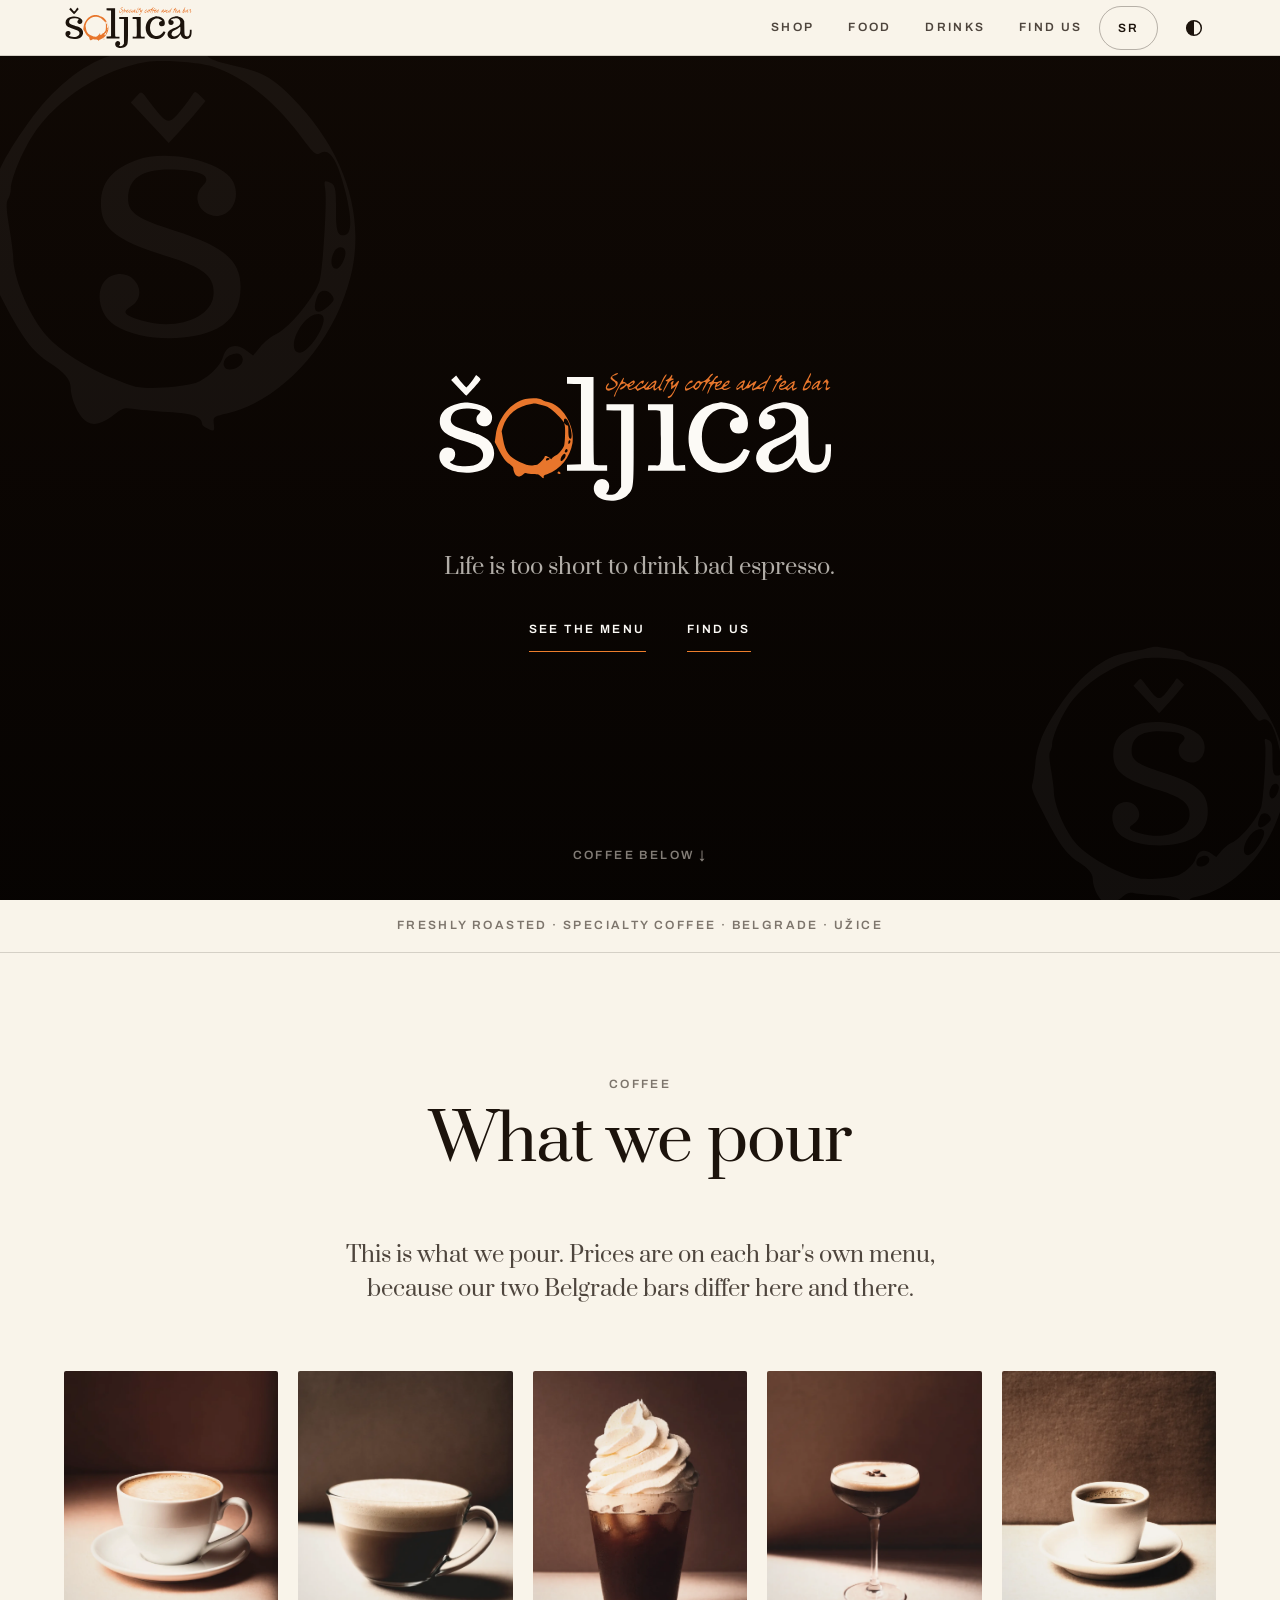
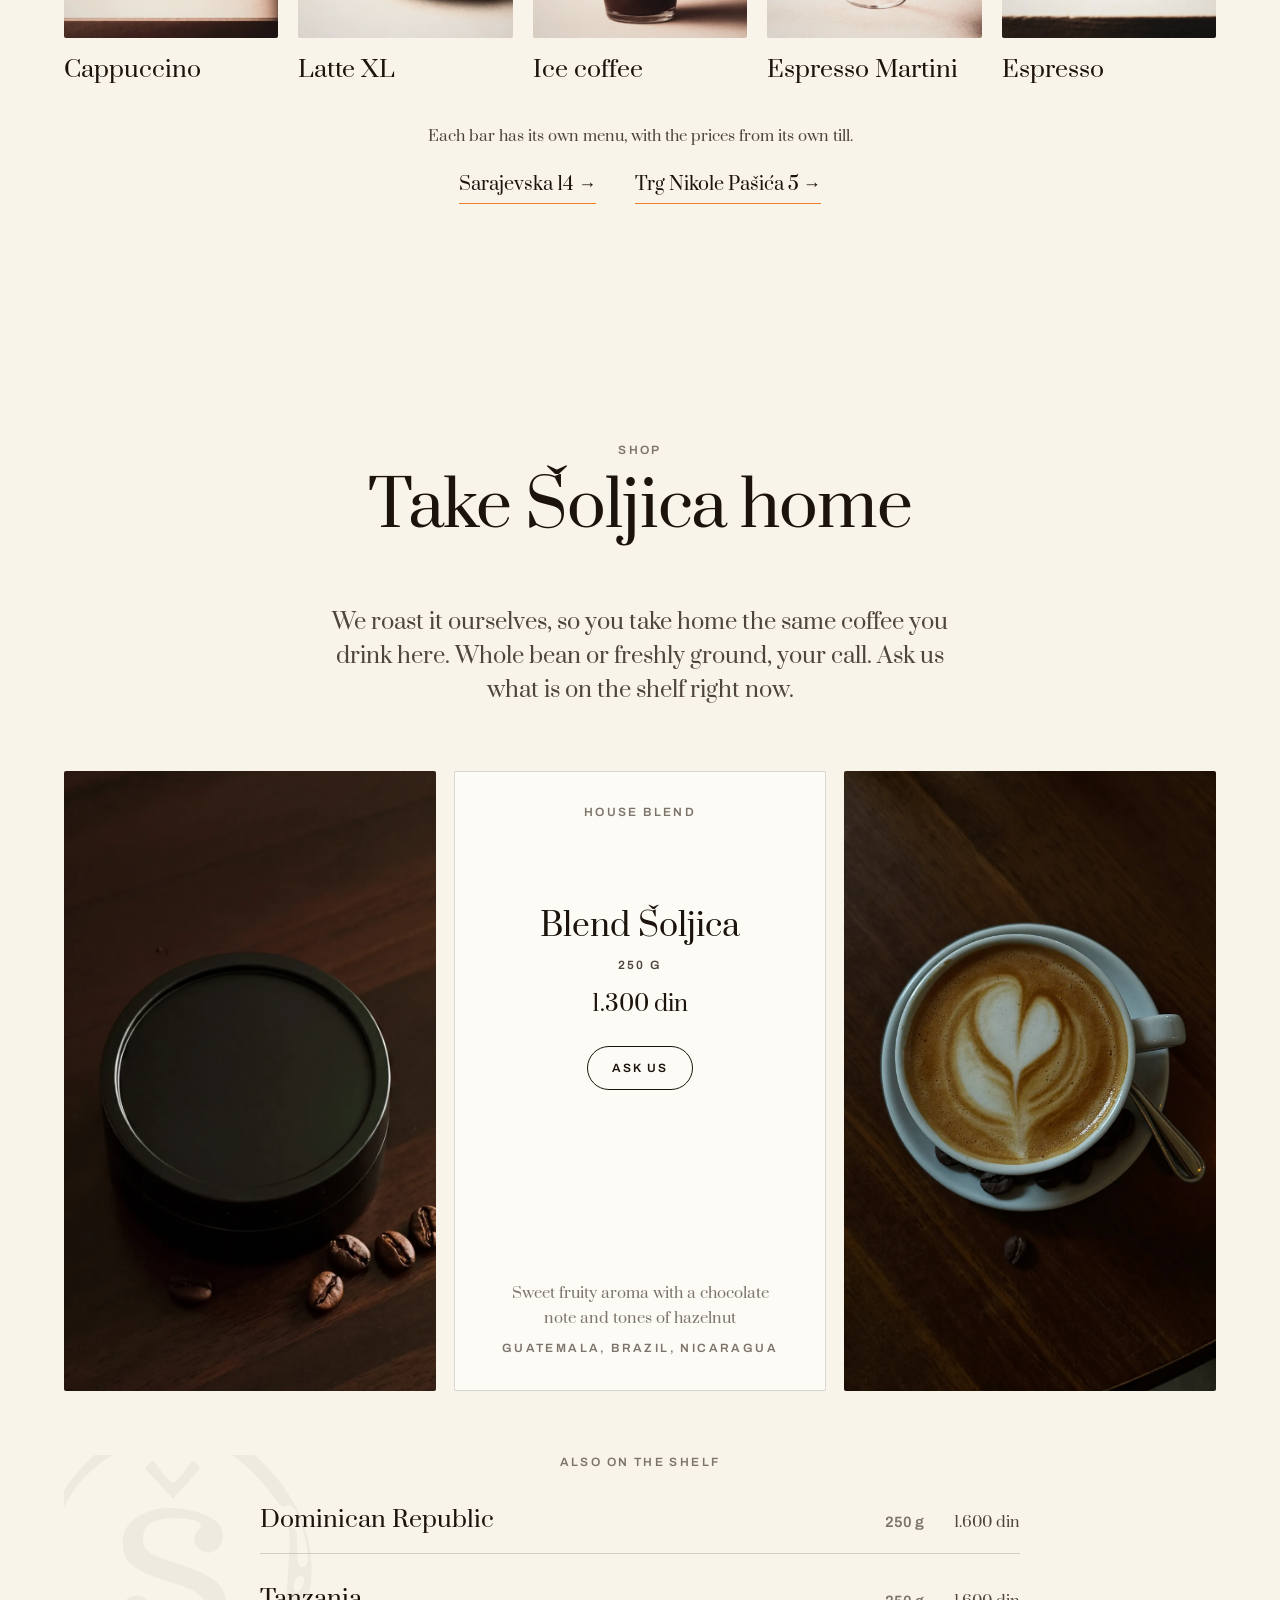
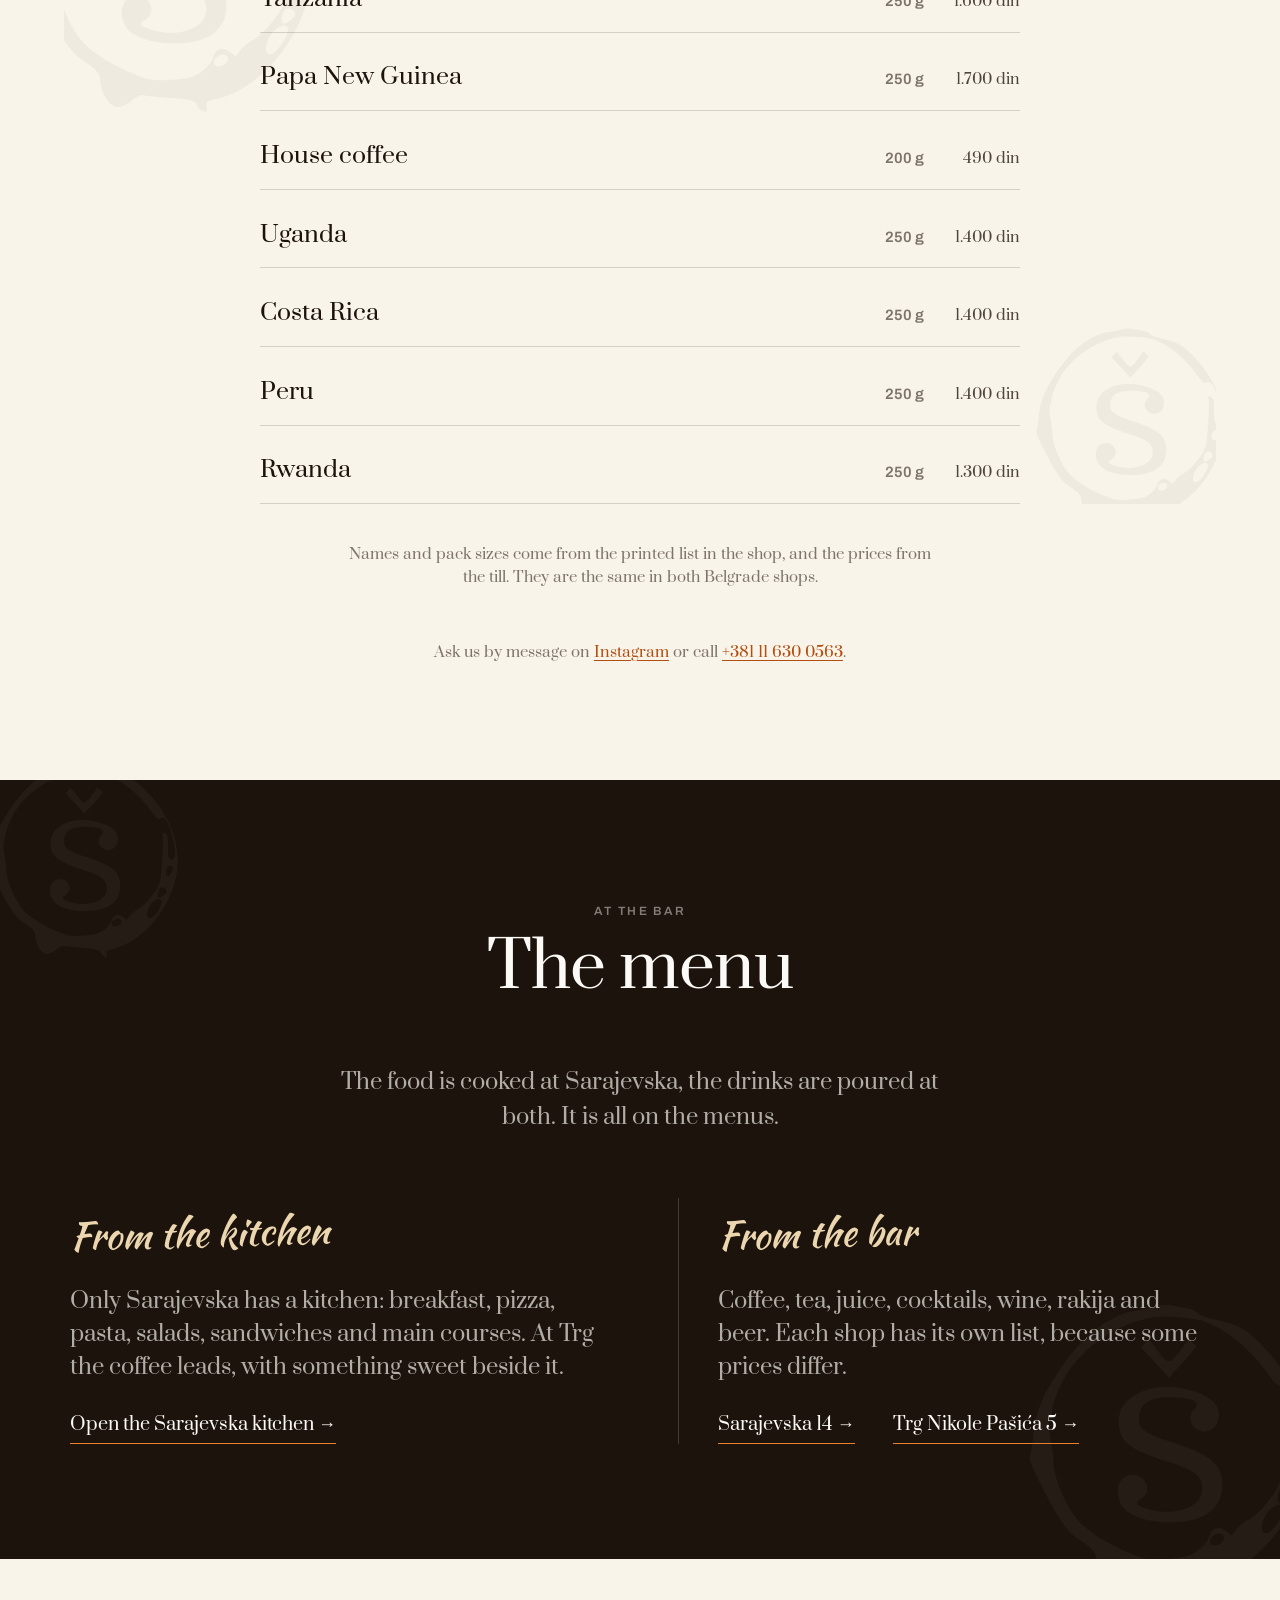
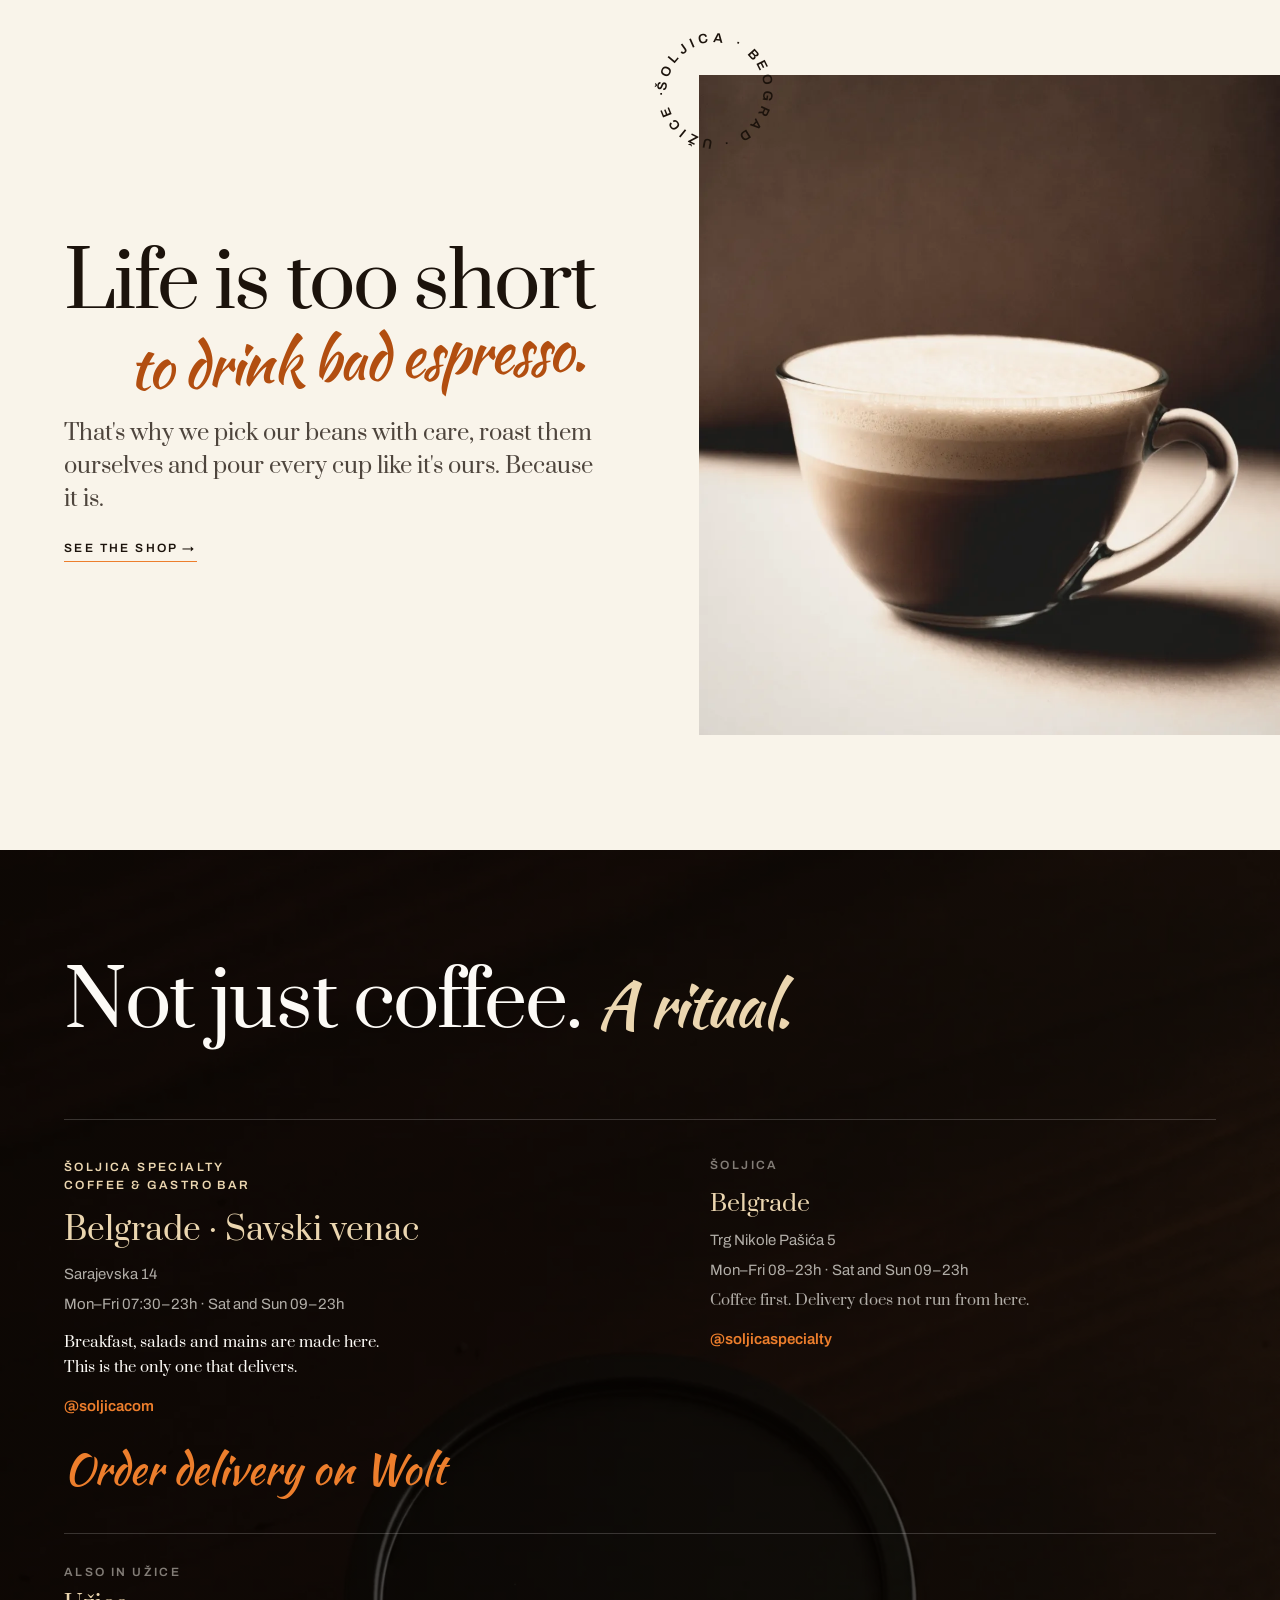
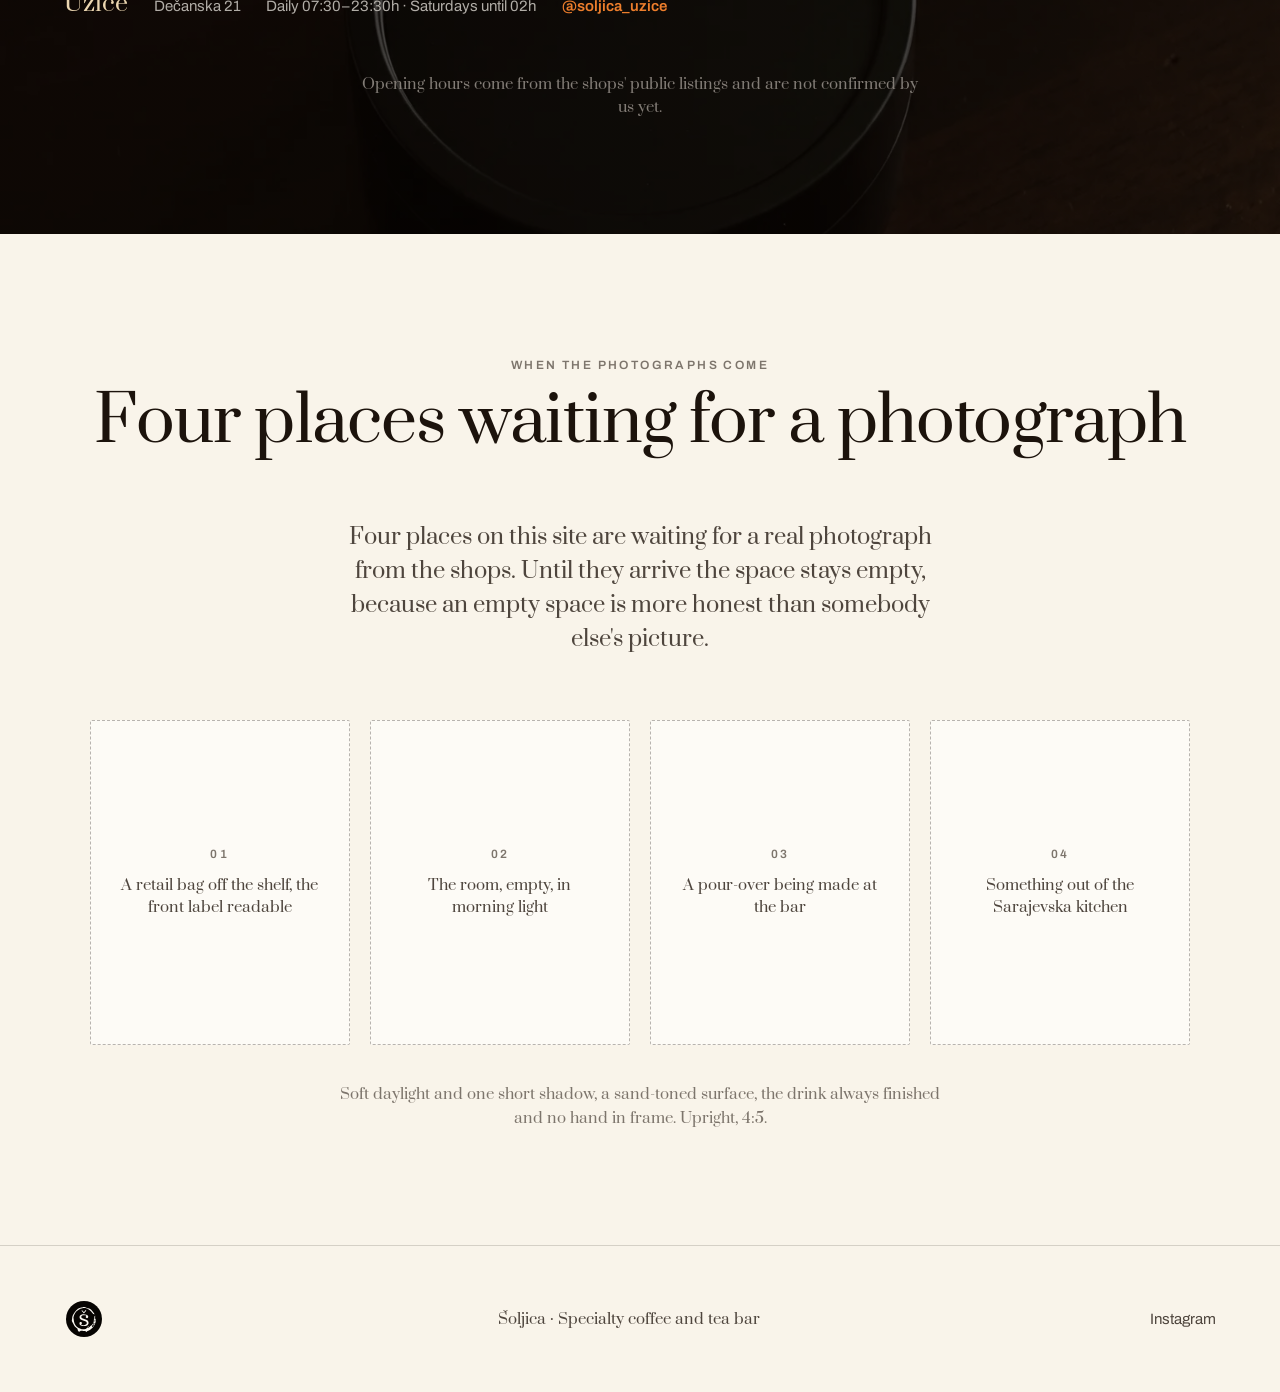
==== commit e3ad7cb5: "Publish site (source: soljica@c7cb3e6 docs(handoff): record the push, and that a private push is not" ====
--- a/en.html
+++ b/en.html
@@ -8,7 +8,14 @@
 <meta name="description" content="Šoljica: specialty coffee, roasted in-house. Belgrade and Užice." data-content-en="Šoljica: specialty coffee, roasted in-house. Belgrade and Užice.">
 <link rel="preconnect" href="https://fonts.googleapis.com">
 <link rel="preconnect" href="https://fonts.gstatic.com" crossorigin>
-<link href="https://fonts.googleapis.com/css2?family=Abril+Fatface&family=Kaushan+Script&family=Archivo:wdth,wght@62..125,400..900&display=swap" rel="stylesheet">
+<link href="https://fonts.googleapis.com/css2?family=Prata&family=Kaushan+Script&family=Archivo:wdth,wght@62..125,400..900&display=swap" rel="stylesheet">
+<!-- The two language versions of this page, declared to a machine rather than only to a
+     reader. Both pages list BOTH alternates plus x-default, which is what makes the set
+     valid, and the list is identical on each: en.html is RENDERED from this file, and
+     these hrefs carry no data-href-en, so the render leaves them exactly as they are. -->
+<link rel="alternate" hreflang="sr" href="index.html">
+<link rel="alternate" hreflang="en" href="en.html">
+<link rel="alternate" hreflang="x-default" href="index.html">
 <link rel="stylesheet" href="assets/base.css">
 <style>
   /* ============================================================================
@@ -20,19 +27,37 @@
      THE TOKENS, THE RESET, THE NAV, THE SECTION SCAFFOLDING AND THE FOOTER LIVE
      IN assets/base.css since the site gained a second page (T7, 2026-08-13).
      They are linked above, so they still cascade before everything here. What
-     is left in this file is what only the home page has: the hero and its cine
-     track, the rail, the shop, the menu board, the slogan and the three shops.
-     A colour here is still always a var() declared on base.css's :root, and the
-     grep that keeps it true now reads: no oklch( / rgb( / hsl( in this file, and
-     no hex colour. (Bare # still appears, as href targets and as the cine cup's
-     own SVG id selectors, which is why the old wording named :root.)
+     is left in this file is what only the home page has: the hero, the rail, the
+     shop, the menu board, the slogan and the three shops.
+     A colour in the STYLESHEET here is still always a var() declared on base.css's
+     :root: no oklch( / rgb( / hsl( and no hex.
+     THE MARKUP NOW CARRIES HEX, AND THAT IS THE RULE'S ONE EXCEPTION RATHER THAN A
+     BREACH OF IT (D1 and D2, 2026-08-16). Every #e8762c in this file is inside an
+     inlined brand mark: the masthead's logotype, and the hero's word and strapline
+     layers. It is the ember of the traced mark itself, and it is deliberately NOT a
+     token, because a token is a thing a register is allowed to remap and a brand mark
+     is not. The letterforms beside it ARE on currentColor, which is how the mark takes
+     the page's ink without anyone repainting the ember with it. Bare # also still
+     appears as href targets.
      ============================================================================ */
 
-  /* ---------- hero: the mark on ink, one line, two flat actions ----------
-     Stays dark on purpose: assets/logo.svg is the real traced mark and its
-     letterforms are WHITE, near enough --milk. On cream it would be invisible, and
-     recolouring a brand mark to suit a background is not a design call this
-     rebuild gets to make. The cream starts one band below. */
+  /* ---------- hero: the lockup on ink, one line, two flat actions ----------
+     STAYS DARK ON PURPOSE, and D2 (2026-08-16) changed the reason without changing the
+     answer. It used to be that assets/logo.svg's letterforms are WHITE and would be
+     invisible on cream, and that recolouring a brand mark to suit a background is not a
+     call a rebuild gets to make. The mark is inlined on currentColor now and could sit on
+     either ground, so what keeps the hero on ink is the design rather than the file: one
+     band of ink at the top of the page, and the cream starting one band below.
+
+     THE LOCKUP IS TWO LAYERS IN ONE BOX, and the split is what D3's sequence needs.
+     assets/logo-word.svg is the word plus the ember o-ring the docking coin hands over
+     to; assets/logo-strapline.svg is the printed strapline in a tight box of its own, so
+     that a reveal can advance one LETTER at a time instead of one letter of the whole
+     602x210 logotype. Both are split out of assets/logo.svg by subpath position with
+     nothing redrawn, and the split is provably lossless: the letterform path is identical
+     to the whole mark's, and the whole mark's 30 ember subpaths are exactly the o-ring's 7
+     plus the strapline's 23, with none missing and none invented. Both are INLINED for
+     the reason the masthead's mark is: an <img> cannot take currentColor. */
   .hero {
     position: relative;
     padding: 0;   /* it is a <section>, and the generic section rule would give it 160px of band padding */
@@ -45,24 +70,207 @@
   }
   .ph-chip { display: none; }
 
+  /* The ambient monogram twice, far under the ink at 4.5%, clipped by its own box so nothing
+     escapes the hero.
+
+     IT DOES NOT DRIFT ANY MORE (2026-08-16), and this is the third time goolio reported a
+     moving logo. The first two were real faults in phase 3 and were fixed. The third was this:
+     `drift1` 26s and `drift2` 34s, both infinite alternate, so these two marks never stopped.
+     Measured with the page held still at scroll 500 for three seconds, the masthead's mark was
+     unchanged at [72, 4.48, 132] while m1 travelled from translate(3.9, 2.7) rotate(0.6deg) to
+     translate(9.1, 6.2) rotate(1.4deg). They read as "the logo still moves" precisely where he
+     said, at the END of the hero, because by then the lockup has flown and the band is empty
+     apart from these.
+     They were the one thing added beyond what D2's ticket asked for and were flagged as his to
+     veto in one number. Static is the veto. The marks stay, as texture. */
+  .hero-marks { position: absolute; inset: 0; overflow: hidden; pointer-events: none; }
+  .hero-marks img {
+    position: absolute; opacity: 0.045;
+    max-width: none;   /* the global img max-width:100% would shrink these to the hero's own width */
+  }
+  .hero-marks .m1 { width: 620px; left: -140px; top: -120px; }
+  .hero-marks .m2 { width: 420px; right: -90px; bottom: -80px; }
+
   .hero-core {
+    position: relative; z-index: 1;
     display: grid; place-content: center; justify-items: center;
-    gap: clamp(1.8rem, 5svh, 3.2rem);
     padding: var(--gutter);
   }
+  /* ONE element from the first frame to the masthead: .hero-lock is what D3 will travel,
+     which is why the spacing moved off .hero-core and onto it. A full-height centring
+     parent cannot be scaled toward a 132px slot; a tight box around the three things that
+     actually move can. */
+  .hero-lock { display: grid; justify-items: center; gap: clamp(1.8rem, 5svh, 3.2rem); transform-origin: 50% 50%; }
   .wordmark { position: relative; }
-  .wm-img { /* the REAL logo, traced to a true vector (assets/logo.svg) */
-    display: block;
-    width: clamp(240px, 32vw, 460px);
-    max-width: none; /* the global img max-width:100% collapses the auto grid track at 390px */
-  }
+  .wm { position: relative; display: block; width: clamp(240px, 32vw, 460px); aspect-ratio: 602 / 210; }
+  .wm-word { position: absolute; inset: 0; }
+  .wm-word svg { width: 100%; height: auto; display: block; }
+  /* The strapline's own tight box, laid back over the mark at exactly the place the trace
+     puts it: 247/602, 11/210, 337/602 and 42/210 of the logotype's box, which is its own
+     viewBox read as fractions of the whole. Taking this from the file rather than by eye is
+     what makes two layers register as one mark. */
+  .wm-strap { position: absolute; left: 41.030%; top: 5.238%; width: 55.980%; height: 20%; }
+  .wm-strap svg { width: 100%; height: 100%; display: block; }
+
+  /* ---------- the sequence, and it is an OPT-IN ON TOP of the static hero (D3) ----------
+     goolio, 2026-08-15: "Š goes to the O in Šoljica and fades. At the same time the letters
+     'Specialty coffee and tea bar' appear like someone writing them with an invisible
+     pencil, and it goes to the left up corner as site logo."
+
+     html.hero-seq is set before first paint by the head script, and only when JS runs AND
+     the visitor has not asked for reduced motion. NOTHING BELOW EXISTS WITHOUT IT, which is
+     what makes D2's hero the answer to all four failures at once: no JS, reduced motion,
+     assets/hero.js never arriving (the head script's own watchdog) and assets/hero.js
+     throwing (its fail()). The deleted cine track used the same shape and it was right.
+
+     THE MASTHEAD'S MARK IS HIDDEN ONLY UNDER THIS CLASS, which is the one place the design
+     system's exploration could not ship as it stood: there the nav slot starts empty, so a
+     visitor with no JS would get a masthead with no mark in it at all. Here D1's mark is
+     visible by default and the sequence borrows it, because the travelling lockup IS the
+     mark until it lands. `visibility` and not `opacity`, or the bar holds an invisible link
+     a keyboard can tab into for the whole first screen. */
+  html.hero-seq .hero { overflow: visible; }   /* phase 3 carries the lockup out of the hero; .hero-marks keeps its own clip, so nothing else escapes */
+  html.hero-seq .hero-core { z-index: 25; pointer-events: none; }   /* over the masthead's 20 as it lands on it */
+  html.hero-seq .hero-core a { pointer-events: auto; }
+
+  /* PHASE 3 IS A SCROLL-DRIVEN CSS ANIMATION AND NOT A SCROLL HANDLER (2026-08-16), and the
+     change was forced by a defect goolio could see: driven from JavaScript the mark jumped
+     several times before settling into the masthead. The geometry was never wrong. A page
+     scrolls on the compositor and a handler runs on the main thread, so any frame presented
+     before the handler ran painted the mark at its previous transform, and past the middle of
+     the travel the transform is holding the mark STILL against a moving page, which turns one
+     late frame into a full-scroll-delta drop and snap. assets/hero.js has the measurements.
+     Here is the shape only: the flight on .hero-lock, the line leaving ahead of it, and the
+     masthead's own mark arriving as the travelling copy goes, all three on one timeline, the
+     document's own scroll, over the px range hero.js measured.
+
+     html.hero-fly IS A SECOND AND NARROWER OPT-IN THAN html.hero-seq, set by the same head
+     script and only where `animation-timeline: scroll()` exists. A browser without scroll
+     timelines is not sent to the static hero: phases 1 and 2 are ordinary CSS animations and
+     work there, so it keeps them and keeps D1's masthead mark visible from the first frame,
+     and simply never flies. Sending it to the static hero would throw two working phases away
+     to avoid a third. */
+  html.hero-seq.hero-fly .nav-mark {
+    visibility: hidden;
+    animation: hero-nav-in linear both;
+    animation-timeline: scroll(root block);
+    animation-range: var(--fly-from, 0px) var(--fly-to, 1px);
+  }
+  html.hero-seq.hero-fly .hero-lock {
+    will-change: transform;
+    animation: hero-to-nav linear both;   /* @keyframes generated by assets/hero.js, from measured layout */
+    animation-timeline: scroll(root block);
+    animation-range: var(--fly-from, 0px) var(--fly-to, 1px);
+  }
+  html.hero-seq.hero-fly .hero-say {
+    animation: hero-say-out linear forwards;
+    animation-timeline: scroll(root block);
+    animation-range: var(--say-from, 0px) var(--say-to, 1px);
+  }
+  /* The masthead's copy is hidden for the whole flight and takes over at the end of it, where
+     the two are the same mark at the same size in the same place, so the swap has nothing to
+     give it away. It has to happen at all because the keyframes stop there: past the end of
+     the range the transform is held, and a held transform scrolls away with its hero. */
+  @keyframes hero-nav-in { 0%, 99.9% { visibility: hidden; } 100% { visibility: visible; } }
+  /* The line and the two actions leave first, so what travels the last stretch is the mark
+     alone, and they stop taking clicks as soon as they start going, or two invisible links
+     ride over the masthead's own. */
+  @keyframes hero-say-out { from { opacity: 1; } to { opacity: 0; pointer-events: none; } }
+
+  html.hero-seq .hero-say { opacity: 0; transition: opacity 0.7s var(--ease); }
+  html.hero-seq .hero-foot span { opacity: 0; transition: opacity 0.6s var(--ease); }
+  html.hero-seq .hero-arrived .hero-say,
+  html.hero-seq .hero-arrived .hero-foot span { opacity: 1; }
+
+  /* THE THREE ANIMATIONS SHARE ONE t=0 AND ARE PARKED UNTIL assets/hero.js HAS MEASURED.
+     Parked rather than delayed: the dock cannot start before the script has handed over
+     --dock-x/y/s, and a delay would start it against the wrong numbers if the script were
+     slow. .hero-play is the go signal, .hero-arrived is the end state with no animation at
+     all, which is what a visitor already scrolled past the hero gets.
+
+     PARKING IS ALSO WHAT MAKES THE SEQUENCE PHOTOGRAPHABLE. tools/hero-filmstrip.html seeks
+     these three by setting a negative animation-delay and pausing them, which is a thing a
+     requestAnimationFrame loop cannot offer: a headless browser gives an rAF hero about
+     three frames and then stops producing them, and D3's first filmstrip was six identical
+     frozen panes because of it. */
+  html.hero-seq .hero-coin { animation: hero-dock 1.45s cubic-bezier(0.215, 0.61, 0.355, 1) forwards paused; }
+  html.hero-seq .wm-word { animation: hero-word 1.45s linear forwards paused; }
+  html.hero-seq .hero-play .hero-coin,
+  html.hero-seq .hero-play .wm-word,
+  html.hero-seq .hero-play .wm-strap { animation-play-state: running; }
+  /* .hero-skip IS NOT .hero-arrived, and conflating them was a real bug that the filmstrip
+     caught. .hero-arrived only means "phase 1 has landed, so the line may come in", and it
+     arrives at 1450ms while phase 2 is still writing; if it also killed the animations it
+     would snap the strapline to fully written half a second into a 1.7s reveal. .hero-skip
+     is the separate thing: the visitor was already past the hero on load, so there is no
+     sequence to play and every layer takes its end state at once. */
+  html.hero-seq .hero-skip .hero-coin,
+  html.hero-seq .hero-skip .wm-word,
+  html.hero-seq .hero-skip .wm-strap { animation: none; }
+  html.hero-seq .hero-skip .hero-coin { opacity: 0; }
+  html.hero-seq .hero-skip .wm-strap { -webkit-mask-position: 0 0; mask-position: 0 0; }
+
+  /* The coin travels and scales to the three measured numbers, and CLEARS BEFORE IT LANDS:
+     at 94% it is still solid and at 100% it is gone, so what hands over to the o is the
+     ring and never a fading coin sitting on top of a letter. */
+  @keyframes hero-dock {
+    from { transform: translate(0, 0) scale(1); opacity: 1; }
+    94%  { opacity: 1; }
+    to   { transform: translate(var(--dock-x, 0px), var(--dock-y, 0px)) scale(var(--dock-s, 1)); opacity: 0; }
+  }
+  /* The word arrives AROUND the coin while it is still travelling, so the coin reads as
+     becoming the o rather than fading out over the middle of the word. */
+  @keyframes hero-word {
+    0%, 50%   { opacity: 0; }
+    76%, 100% { opacity: 1; }
+  }
+
+  /* PHASE 1's travelling coin. It is assets/monogram-mark.svg, the monogram WITHOUT its
+     baked ink disc, for the reason the deleted track recorded: the disc showed as a lighter
+     ring against the hero's own ground. It exists only under the opt-in, so a static hero
+     never carries a stray mark, and it is centred by a grid rather than by a transform,
+     because the transform is the thing the script drives. */
+  .hero-coin-stage { display: none; }
+  html.hero-seq .hero-coin-stage {
+    display: grid; place-items: center;
+    position: absolute; inset: 0; pointer-events: none;
+  }
+  .hero-coin { display: block; width: min(34svmin, 240px); aspect-ratio: 259 / 251; will-change: transform, opacity; }
+  .hero-coin img { width: 100%; height: auto; max-width: none; }
+
+  /* PHASE 2, and it is CSS rather than script. The strapline writes itself under a mask
+     sweep on a STEPS function: 24 ticks, one per letter of "Specialty coffee and tea bar",
+     so the letters ARRIVE one at a time instead of being wiped on. Nothing marks the edge
+     of the reveal, no caret and no pencil tip (goolio, 2026-08-15). The 1.5s delay is the
+     dock's own length, so the coin lands first and then the line writes.
+     `black` here is a STENCIL, not a colour: a mask reads alpha only, so this is not the
+     hex-and-var rule at the top of the file being bent. */
+  html.hero-seq .wm-strap {
+    -webkit-mask-image: linear-gradient(90deg, black 0 50%, transparent 50%);
+            mask-image: linear-gradient(90deg, black 0 50%, transparent 50%);
+    -webkit-mask-size: 200% 100%;   mask-size: 200% 100%;
+    -webkit-mask-repeat: no-repeat; mask-repeat: no-repeat;
+    -webkit-mask-position: 100% 0;  mask-position: 100% 0;
+    animation: hero-write 1.7s steps(24, end) 1.5s forwards paused;
+  }
+  @keyframes hero-write { to { -webkit-mask-position: 0 0; mask-position: 0 0; } }
   .hero-foot {
     position: relative; z-index: 1; align-self: end;
     display: grid; justify-items: center;
     padding: 0 var(--gutter) clamp(22px, 4svh, 46px);
   }
   .hero-say { display: grid; justify-items: center; gap: clamp(1rem, 2.4vw, 1.6rem); }
-  .tagline { max-width: 34ch; font-size: var(--t-lead); line-height: 1.4; color: var(--on-band-soft); text-wrap: balance; }
+  /* PRATA, and this is the string goolio pointed at (2026-08-16): "this text needs to be
+     Prata as rest". It is prose, so the 2026-08-15 boundary always said so; what happened
+     is that this rule never named a face, so it inherited --body off <body>
+ and the port
+     walked past it. Note the knock-on: 34ch is measured in the CURRENT face's zero, so the
+     lockup's width moves with this declaration, which is why the flight re-measures on
+     document.fonts.ready rather than once at load. */
+  .tagline {
+    max-width: 34ch; font-family: var(--display);
+    font-size: var(--t-lead); line-height: 1.4; color: var(--on-band-soft); text-wrap: balance;
+  }
   .hero-actions { display: flex; flex-wrap: wrap; justify-content: center; gap: clamp(1.2rem, 4vw, 2.6rem); }
   .hero-link {
     display: inline-flex; align-items: center; min-height: 44px;
@@ -73,59 +281,16 @@
   .hero-link:hover { color: var(--crema); border-color: var(--crema); }
   .scroll-hint { color: var(--on-band-faint); white-space: nowrap; }
 
-  /* ---------- cine: Š-coin -> šoljica -> the o becomes a DRAWN cup (all vector) ----------
-     html.cine is set by a tiny head script only when JS runs AND the visitor does
-     not prefer reduced motion. Without it the hero is exactly the static 100svh
-     default: the whole layer is pure enhancement, never a gate on content.
-     assets/monogram-mark.svg + assets/logo.svg are TRUE vectors (potrace-traced from
-     the real marks); the cup's top-view ring is the logotype's own o-ring path,
-     so the dock and the birth are seamless at any size. No photos, no video. */
-  .cine-track { display: none; }
-  /* overflow:hidden would kill the sticky stage. The wordmark and the scrub
-     track share ONE grid row and both stick to the top of it, so the mark is
-     pinned for the whole scrub and released by the row ending, with no fixed
-     positioning, no JS teardown. Row 2 is the arrival. */
-  html.cine .hero { min-height: 250svh; overflow: visible; }
-  html.cine .hero-core, html.cine .cine-track { grid-area: 1 / 1; }
-  html.cine .hero-core {
-    position: sticky; top: var(--nav-h);
-    height: calc(100svh - var(--nav-h));
-    place-content: start center;
-    padding-top: clamp(1.5rem, 7svh, 5rem);
-    z-index: 2; pointer-events: none;
-  }
-  /* the cluster splits for the scrub: the mark holds the top of the pinned
-     frame, its line waits at the foot of the same frame so the cup owns the
-     middle. Static keeps them together as one block. */
-  html.cine .hero-say {
-    position: absolute; left: 0; right: 0; bottom: clamp(1.5rem, 7svh, 4.5rem);
-    pointer-events: auto;
-  }
-  html.cine .hero-foot { /* a quiet floor under the arrival words */
-    background: linear-gradient(0deg, var(--scrim-mid), transparent);
-    padding-top: 60px;
-  }
-  html.cine .cine-track { display: block; }
-  html.cine .wm-img, html.cine .hero-say { opacity: 0; } /* the scrub JS reveals on cue */
-  .cine-stage {
-    position: sticky; top: var(--nav-h); height: calc(100svh - var(--nav-h));
-    display: grid; place-items: center;
-    pointer-events: none;
-  }
-  .cine-mono { grid-area: 1 / 1; will-change: transform, opacity; }
-  .cine-mono img { display: block; width: min(38svmin, 290px); }
-  .cine-cup {
-    grid-area: 1 / 1;
-    width: min(66svmin, 58svh, 620px); height: min(66svmin, 58svh, 620px);
-    opacity: 0; will-change: transform, opacity;
-  }
-  .cine-cup svg { width: 100%; height: 100%; display: block; overflow: visible; }
-  #cupTop, #cupFront path, #cupSteam path { will-change: transform, opacity; }
-  #cupTop { transform-origin: 200px 190px; }
-  .cine-hint {
-    position: absolute; bottom: 26px; left: 50%; transform: translateX(-50%);
-    color: var(--crema);
-  }
+  /* THE 250svh CINE TRACK IS GONE (D2, 2026-08-16), and it was deleted rather than left
+     dormant. It ran from 2026-07-17: html.cine turned the hero into a scrub track where
+     the Š-coin docked its ring onto the logotype's o, the o birthed a DRAWN cup, the cup
+     grew and turned from a top view into a front view, and the tagline arrived. Its CSS,
+     its drawn-cup SVG, its head script and its 97 lines of scroll maths all left in one
+     commit. What replaces it is goolio's own sequence (2026-08-15): the cup is gone, and
+     the lockup travels into the masthead instead of blooming in the middle of the page.
+     Keeping the old track dormant beside the new one would leave two heroes in one file,
+     each correct on its own and neither ever read again. D3 carries the new motion; this
+     ticket ships the state it starts and ends in. */
 
   /* ---------- brand strip: the first line of cream after the ink hero ---------- */
   .strip {
@@ -165,10 +330,14 @@
      only, so a photo could only ride along as a filename in a text field that
      some script then has to resolve: a new failure mode, for a value the owner
      has no way to upload anyway. Any card without a photograph of its own falls
-     back to the Š-coin on ink, which is also what a sixth item added through the
-     CMS gets. THE ORDER OF THESE FIVE IS THE PHOTO ORDER: cappuccino, latte XL,
-     ice coffee, espresso martini. Card 5 uses the fallback deliberately, because
-     no product frame was ever shot for a plain espresso. */
+     back to the Š-coin on ink, which is what a SIXTH item added through the CMS
+     gets. THE ORDER OF THESE FIVE IS THE PHOTO ORDER: cappuccino, latte XL, ice
+     coffee, espresso martini, espresso.
+
+     ALL FIVE CARDS CARRY A PHOTOGRAPH SINCE L2 (2026-08-16). Card 5 used the coin
+     fallback for a stated reason: "no product frame was ever shot for a plain
+     espresso". The -v5 batch shot one, so the reason is spent, not overruled. The
+     fallback itself is untouched and still covers card 6 onward. */
   .rail {
     display: grid; grid-template-columns: repeat(5, 1fr);
     gap: clamp(12px, 1.6vw, 26px);
@@ -182,11 +351,12 @@
     background-image: url("assets/monogram-mark.svg");
     background-repeat: no-repeat; background-position: center; background-size: 34%;
   }
-  .rail-card:nth-child(1) .rail-shot { background-image: url("assets/rail-cappuccino.webp"); }
-  .rail-card:nth-child(2) .rail-shot { background-image: url("assets/rail-latte-xl.webp"); }
-  .rail-card:nth-child(3) .rail-shot { background-image: url("assets/rail-ice-coffee.webp"); }
-  .rail-card:nth-child(4) .rail-shot { background-image: url("assets/rail-espresso-martini.webp"); }
-  .rail-card:nth-child(-n+4) .rail-shot { background-size: cover; background-color: var(--photo-cool); }
+  .rail-card:nth-child(1) .rail-shot { background-image: url("assets/rail-cappuccino-v5.webp"); }
+  .rail-card:nth-child(2) .rail-shot { background-image: url("assets/rail-latte-xl-v5.webp"); }
+  .rail-card:nth-child(3) .rail-shot { background-image: url("assets/rail-ice-coffee-v5.webp"); }
+  .rail-card:nth-child(4) .rail-shot { background-image: url("assets/rail-espresso-martini-v5.webp"); }
+  .rail-card:nth-child(5) .rail-shot { background-image: url("assets/rail-espresso-v5.webp"); }
+  .rail-card:nth-child(-n+5) .rail-shot { background-size: cover; background-color: var(--photo-cool); }
   .rail-card h3 {
     font-family: var(--display); font-weight: 400;
     font-size: var(--t-h4); line-height: 1.14; letter-spacing: 0;
@@ -209,6 +379,7 @@
     text-align: center;
   }
   .rail-route-copy {
+    font-family: var(--display);   /* prose (2026-08-16, L1) */
     font-size: var(--t-fine); line-height: 1.5;
     color: var(--text-soft); text-wrap: pretty;
   }
@@ -220,8 +391,15 @@
        hand one link's bottom half to the other's tap target */
     gap: 1.6rem clamp(1.6rem, 3vw, 2.6rem);
   }
+  /* AMBIGUOUS, decided rather than assumed (2026-08-16, L1). The door's text is an ADDRESS,
+     and the design system's own boundary card sets "Sarajevska 14" in Archivo. It does so in
+     the LOCATIONS BAND, where the address is a data line under a city heading. Here the same
+     string is a destination NAME on a reading-size link, and its twin .route-link is a whole
+     sentence. Two doors doing one job on one page must not be set in two faces, so both are
+     Prata. What stays Archivo is the address AS DATA, in #gde, which is unchanged. */
   .rail-door {
     display: inline-block; position: relative;
+    font-family: var(--display);
     color: var(--text); text-decoration: none;
     border-bottom: 1.5px solid var(--accent); padding-bottom: 4px;
     transition: color var(--dur) var(--ease);
@@ -248,10 +426,11 @@
   .tile-photo.t-latte { background-image: url("assets/latte.webp"); }
   /* .t-night is gone since T5 of the menu batch: the shop grid's second row held two invented
      blends and a third photograph, and the real lineup is a list of ten bags, not more cards.
-     That class carried rail-espresso.webp, which nothing else on the page used, so the shot
-     left the site with it. night.webp had already left at T4 (two part-poured cups, a hand in
-     frame). Both files are still in assets/, off the page. */
-  .tile-photo.t-pour  { background-image: url("assets/rail-latte-xl.webp"); }
+     That class carried the old rail-espresso.webp, which nothing else on the page used, so the
+     shot left the site with it; L2 then deleted that whole superseded set. night.webp had
+     already left at T4 (two part-poured cups, a hand in frame) and is still in assets/, off
+     the page. */
+  .tile-photo.t-pour  { background-image: url("assets/rail-latte-xl-v5.webp"); }
   .tile-photo .ph-chip { left: 12px; bottom: 12px; }
   .mix { /* card anatomy: label top, name+weight+action center, note and origins at the foot */
     background: var(--ground-lift);
@@ -274,9 +453,16 @@
   .mix .weight { color: var(--text-soft); }
   /* The blend's price (T18). It sits under the weight rather than beside it because .mix-mid
      is a centred column and a name/weight/price row would have to invent a horizontal rhythm
-     the card does not otherwise have. */
-  .mix .mix-price { font-size: var(--t-lead); font-weight: 600; color: var(--text); }
-  .mix .notes { color: var(--text-faint); font-size: var(--t-fine); max-width: 28ch; }
+     the card does not otherwise have.
+
+     PRATA SINCE 2026-08-16 (L1), and it loses its 600 in the same move, for the reason
+     .row-price gives in assets/base.css: prices are on the display face and Prata has one
+     cut, so 600 was asking the browser to synthesise a bold. This one needs no tabular
+     column either: it is a centred line in a centred card, not a right edge in a list. */
+  .mix .mix-price { font-family: var(--display); font-size: var(--t-lead); color: var(--text); }
+  /* the printed book's ONE tasting note, and the design system's boundary card sets this
+     exact string in the Prata column */
+  .mix .notes { font-family: var(--display); color: var(--text-faint); font-size: var(--t-fine); max-width: 28ch; }
   .mix .origins { color: var(--text-faint); }
   .order {
     margin-top: 0.6rem;
@@ -286,9 +472,14 @@
     transition: background-color var(--dur) var(--ease), border-color var(--dur) var(--ease), color var(--dur) var(--ease);
   }
   .order:hover { background: var(--accent); border-color: var(--accent); color: var(--on-accent); }
-  .shop .kanali { text-align: center; margin-top: clamp(2.4rem, 4vw, 3.6rem); font-size: var(--t-fine); color: var(--text-faint); }
+  .shop .kanali { text-align: center; margin-top: clamp(2.4rem, 4vw, 3.6rem); font-family: var(--display); font-size: var(--t-fine); color: var(--text-faint); }
+  /* The links inside it lost font-weight: 600 when the sentence moved to Prata (L1). This is
+     the .emph rule reaching a place .emph itself cannot: the block that asks for the bold is
+     the CHILD, so it names no face and the base.css weight test cannot see it. What separates
+     these two links from the sentence around them is --accent-text against --text-faint,
+     which is the colour-not-weight answer the house rule already prescribes. */
   .shop .kanali a {
-    color: var(--accent-text); font-weight: 600; text-underline-offset: 3px;
+    color: var(--accent-text); text-underline-offset: 3px;
     padding-block: 14px;   /* inline padding grows the hit box to 44px without moving the line box */
   }
 
@@ -315,8 +506,12 @@
   }
   .bag b { font-family: var(--display); font-weight: 400; font-size: var(--t-h4); }
   .bag .weight { font-weight: 600; font-size: var(--t-fine); white-space: nowrap; color: var(--text-faint); }
+  /* Prata and no 600 since 2026-08-16 (L1), the same move .row-price made on the menu pages
+     and for the same two reasons: prices are on the display face, and Prata has one cut. The
+     column survives it because what holds a column of Prata figures is text-align: right plus
+     min-width, never the figures' own widths. */
   .bag .bag-price {
-    font-weight: 600; font-size: var(--t-fine); white-space: nowrap; color: var(--text-soft);
+    font-family: var(--display); font-size: var(--t-fine); white-space: nowrap; color: var(--text-soft);
     /* a three-figure price and a four-figure one line up on the right edge. Do NOT write the
        example numbers out here with the currency word: cms/provenance.mjs reads a number plus
        "din" anywhere in the template as a price no store holds, and it caught this comment's
@@ -329,6 +524,7 @@
   .menu .sec-label { color: var(--on-band); }
   .menu .sec-label .micro { color: var(--on-band-faint); }
   .menu .uvod { color: var(--on-band-soft); }
+
   .menu-cols {
     display: grid; grid-template-columns: 1fr 1fr; gap: clamp(2.6rem, 6vw, 6rem);
     max-width: 1140px; margin: 0 auto;
@@ -354,9 +550,10 @@
      Sarajevska's page. The border-left is the divider BETWEEN the two, so it stays on
      the second column only. */
   .menu-route { border-left: 1px solid var(--rule-band); padding-left: clamp(1.6rem, 3vw, 2.8rem); }
-  .route-copy { color: var(--on-band-soft); font-size: var(--t-lead); line-height: 1.5; text-wrap: pretty; }
+  .route-copy { font-family: var(--display); color: var(--on-band-soft); font-size: var(--t-lead); line-height: 1.5; text-wrap: pretty; }
   .route-link {
     display: inline-block; position: relative; margin-top: 1.6rem;
+    font-family: var(--display);   /* a door is a sentence here, so it reads with the prose above it (L1) */
     color: var(--on-band); text-decoration: none;
     border-bottom: 1.5px solid var(--accent); padding-bottom: 4px;
     transition: color var(--dur) var(--ease);
@@ -398,7 +595,7 @@
     transform: rotate(-2.5deg);
     margin: 0.05em 0 0 clamp(0.5rem, 6vw, 4rem);
   }
-  .slogan-copy { max-width: 38ch; margin-top: 1.6rem; font-size: var(--t-lead); line-height: 1.5; color: var(--text-soft); text-wrap: pretty; }
+  .slogan-copy { max-width: 38ch; margin-top: 1.6rem; font-family: var(--display); font-size: var(--t-lead); line-height: 1.5; color: var(--text-soft); text-wrap: pretty; }
   .slogan-link {
     display: inline-block; position: relative; margin-top: 1.6rem;
     color: var(--text); text-decoration: none;
@@ -459,7 +656,10 @@
   }
   .spot a:hover { color: var(--crema); }
   .spot-role { display: block; color: var(--on-band-faint); margin-bottom: 0.7rem; }
-  .spot-note { max-width: 34ch; text-wrap: pretty; }
+  /* .spot p is the DATA line (address, hours, the handle) and stays on Archivo, which is what
+     the boundary card shows. .spot-note is the sentence under it, so it takes Prata (L1). The
+     two live in the same <p> stack, which is exactly why this needs its own declaration. */
+  .spot-note { max-width: 34ch; font-family: var(--display); text-wrap: pretty; }
   .spot-lead h3 { font-size: var(--t-h3); }
   /* the micro line above each city is the VENUE NAME, not a role: Sarajevska trades as
      "Šoljica Specialty Coffee & Gastro Bar", Trg Nikole Pašića as plain "Šoljica".
@@ -467,14 +667,22 @@
      criterion 7 now. Sarajevska's name is the long one, hence the measure. */
   .spot-lead .spot-role { color: var(--crema); max-width: 30ch; line-height: 1.5; }
   .spot-lead .spot-note { margin-top: 0.9rem; color: var(--on-band); }
-  .spot .wolt {   /* .spot a is (0,1,1); this has to outrank it to keep its own colour */
-    display: flex; width: fit-content; margin-top: 0.9rem;
-    background: var(--accent); color: var(--on-accent);
-    border-radius: var(--r-pill); padding: 13px 26px;
-    font: 600 var(--t-fine)/1.2 var(--body); letter-spacing: 0.01em;
-    text-align: center;
-  }
-  .spot .wolt:hover { background: var(--crema); color: var(--band); }
+  /* THE SHAPE MOVED TO assets/base.css ON 2026-08-15, when the kitchen on sarajevska.html
+     gained the second Wolt action on the site. What is left here is only what this context
+     adds. It got SHORTER at L3 (2026-08-16), and the deletions are the point.
+
+     THE TWO RESTATED COLOURS ARE GONE, because `.spot a` outranking `.wolt` now produces
+     the right answer instead of the wrong one. It paints the link `--accent` on this band
+     (7.18:1) and hovers it to `--crema` (13.93:1), which IS the rule the lettering wants:
+     the accent role its ground allows, one step lighter on hover. On cream the bright ember
+     is unreadable and base.css routes to --accent-text instead; on this band it is the
+     section's own link colour, and the Kaushan phrase two elements up is the same family.
+     An override that agrees with what would happen anyway is one more place to disagree.
+
+     WHAT `.spot a` GETS WRONG IS THE WEIGHT: it asks for 600, and Kaushan has one cut, so
+     the browser would synthesise a bold and smear a brush script. That is the whole of what
+     survives here, plus the air above it. */
+  .spot .wolt { margin-top: 0.9rem; font-weight: 400; }
   .spot-brief {
     grid-column: 1 / -1;
     border-top: 1px solid var(--rule-band); padding-top: clamp(1.4rem, 2.4vw, 2rem);
@@ -482,6 +690,41 @@
   }
   .spot-brief .spot-role { margin-bottom: 0; flex-basis: 100%; }
   .spot-brief p { margin-top: 0; }
+
+  /* ---------- the slots that are waiting for a real photograph (2026-08-15) ----------
+     goolio's ask, and it is the honest end of a long argument. Every number on this site
+     is now a till price, which leaves the PHOTOGRAPHS as the last invented thing on it: a
+     cup that is not his cup, a room that is not his room. The answer is not another
+     generated batch. It is to leave the space empty, name what belongs there, and ask the
+     owner for the four frames.
+
+     SO THE TILE HAS TO READ AS DELIBERATE, NOT AS A BROKEN IMAGE. It gets the site's own
+     tile geometry (4/5, --r-tile) on the lifted ground, a DASHED hairline rather than the
+     solid one every real surface here uses, and a caption saying what the shot is. Dashed
+     is the whole signal: nothing else on this site has a dashed edge, so the reader never
+     has to wonder whether an image failed to load.
+
+     TEMPLATE-OWNED, ALL OF IT, no slots. This section is a disclaimer about missing
+     content, which is the same argument .napomena has always carried, and it is meant to
+     be deleted whole the day the four frames arrive. A slot would leave four orphan keys
+     in cms/required-slots.json behind it. */
+  .waiting .slot-grid {
+    display: grid; grid-template-columns: repeat(4, minmax(0, 1fr));
+    gap: clamp(12px, 1.6vw, 22px);
+    max-width: 1100px; margin: 0 auto;
+  }
+  .shot-slot {
+    aspect-ratio: 4 / 5; min-width: 0; margin: 0;
+    border: 1px dashed var(--rule-firm); border-radius: var(--r-tile);
+    background: var(--ground-lift);
+    display: grid; align-content: center; justify-items: center; gap: 0.7rem;
+    padding: 1.2rem; text-align: center;
+  }
+  .shot-slot .num { color: var(--text-faint); }
+  .shot-slot figcaption {
+    font-family: var(--display); font-size: var(--t-fine); line-height: 1.5;
+    color: var(--text-soft); text-wrap: pretty; max-width: 22ch;
+  }
 
   /* The footer and the language toggle are chrome, so they live in
      assets/base.css with the nav. */
@@ -512,10 +755,17 @@
     }
     .spots { grid-template-columns: 1fr; }
     .spot-second { border-top: 1px solid var(--rule-band); padding-top: clamp(1.4rem, 2.4vw, 2rem); }
-    .spot .wolt { width: 100%; }   /* stacked, the one action should be reachable without aiming */
+    /* `.spot .wolt { width: 100% }` lived here until L3 (2026-08-16) and left with the pill.
+       It read "stacked, the one action should be reachable without aiming", which was true of
+       a button and is not true of a phrase: stretching lettering's box to the column width
+       hands a 44px hit band to empty space either side of the words, where a stray tap now
+       does something. The words are ~250px wide at 390 and carry their own 44px box. */
+    .waiting .slot-grid { grid-template-columns: repeat(2, minmax(0, 1fr)); }
     .stamp { top: auto; bottom: -40px; left: auto; right: 4px; width: 104px; height: 104px; }
   }
   @media (max-width: 560px) {
+    .waiting .slot-grid { grid-template-columns: 1fr; }
+    .shot-slot { aspect-ratio: 16 / 7; }   /* four 4/5 tiles stacked is most of a phone screen of nothing */
     .mix-list { grid-template-columns: 1fr; }
     .tile-photo { min-height: 300px; }
     /* One column, so there is no neighbouring photo to stand level with, and the
@@ -529,16 +779,73 @@
   }
   @media (prefers-reduced-motion: reduce) {
     .stamp { animation: none; }
+    /* .hero-marks img was here too, until the drift was taken off them entirely. */
   }
 </style>
 <script>
-  /* cine opt-in before first paint; reduced-motion visitors keep the static hero */
+  /* THE HERO SEQUENCE OPTS IN BEFORE FIRST PAINT (D3, 2026-08-16), or the static hero
+     paints and is then taken away, which a visitor sees as a flash. Only when JS runs and
+     only when the visitor has not asked for reduced motion: without this class index.html
+     is D2's static hero, and that is the fallback for no JS, for reduced motion and for a
+     failed request alike.
+     THE WATCHDOG IS NOT BELT AND BRACES. This class hides the wordmark, the tagline and the
+     masthead's own mark, and assets/hero.js is what puts them back. If that file never
+     arrives, nothing else would ever take the class off and the page would sit there with
+     no mark anywhere: a broken page rather than a plain one.
+     IT WAITS ON `load` RATHER THAN ON A TIMER, and the difference is not style. `load`
+     fires after every subresource has been fetched and every deferred script has run, so
+     it is the exact moment at which "hero.js has not checked in" means "hero.js is never
+     going to". A 2000ms timeout was the first version and it was wrong twice over: the
+     number was invented, and under a headless browser's virtual clock it fired before the
+     deferred script had run at all, which took the sequence off every pane of its own
+     filmstrip. A rule that only holds at one clock speed is not a rule. */
   if (typeof matchMedia === 'function' && !matchMedia('(prefers-reduced-motion: reduce)').matches) {
-    document.documentElement.classList.add('cine');
-  }
+    document.documentElement.classList.add('hero-seq');
+    /* PHASE 3'S OWN OPT-IN, decided HERE and not inside assets/hero.js, for the same reason
+       the rest of this block is inline: it hides the masthead's mark, and a mark that paints
+       and is then taken away is the flash all of this exists to prevent. Where scroll
+       timelines are missing the flight simply never runs and the bar keeps its mark, which
+       costs a visitor nothing: phases 1 and 2 are ordinary CSS animations and still play. */
+    if (typeof CSS === 'object' && CSS.supports && CSS.supports('animation-timeline', 'scroll()')) {
+      document.documentElement.classList.add('hero-fly');
+    }
+    addEventListener('load', function () {
+      if (!document.documentElement.hasAttribute('data-hero-ready')) {
+        document.documentElement.classList.remove('hero-seq', 'hero-fly');
+      }
+    });
+  }
+
+  /* THE REGISTER, STAMPED BEFORE FIRST PAINT, and this has to be inline and in the head.
+     A deferred file runs after the page has already painted, so a visitor who chose dark
+     would get a cream flash on every single navigation. Two jobs only: reveal the control
+     (assets/base.css hides .theme-switch unless .js-theme is set, so a button that cannot
+     work is never offered) and apply the stored choice. Everything else is assets/theme.js,
+     and the two share exactly one storage key and one attribute name.
+     HAND-DUPLICATED in index.html, trg.html, sarajevska.html and the template inside
+     tools/build-bar-page.mjs, like the nav above it: this site has no build step and no
+     include, so a change here lands in all four or the next page ships the old one. */
+  (function () {
+    var d = document.documentElement;
+    d.classList.add('js-theme');
+    var t = null;
+    try { t = localStorage.getItem('soljica-theme'); } catch (e) { t = null; }
+    var picked = t === 'light' || t === 'dark';
+    if (picked) d.setAttribute('data-theme', t);
+    d.setAttribute('data-theme-state', picked ? t : 'system');
+  })();
 </script>
 </head>
 <body>
+<!-- THE COIN, DEFINED ONCE (L4a, 2026-08-16). assets/monogram-tokenized.svg is
+     assets/monogram-mark.svg with its one fill swapped to currentColor and every path
+     byte-identical. It has to be INLINE and it has to be currentColor: the source file is a
+     near-WHITE mark drawn for the dark hero, so as an <img> it is invisible on cream at any
+     opacity, and an img cannot inherit a colour. Defined once as a <symbol> and referenced
+     with <use>, rather than written out four times, because that is 4KB of path data instead
+     of 16KB for the same drawing. The file is named in this comment so publish's ASSET_RE
+     still copies it and still fails loudly if it is ever deleted: assets/monogram-tokenized.svg -->
+<svg class="mark-defs" aria-hidden="true" focusable="false"><symbol id="coin-mark" viewBox="0 0 259 251"><path fill="currentColor" fill-rule="evenodd" d="M 121.664 46.444 C 119.554 47.203, 115.054 48.132, 111.664 48.510 C 97.558 50.081, 82.782 60.613, 70.293 78 C 58.453 94.484, 53.645 105.474, 52.521 118.624 C 52.151 122.956, 51.404 127.943, 50.861 129.706 C 49.968 132.606, 50.506 134.166, 56.501 146.078 C 67.190 167.312, 71.448 173.306, 79.502 178.458 C 85.275 182.151, 87.997 185.357, 88.006 188.473 C 88.016 192.386, 90.102 197.968, 92.714 201.071 C 96.021 205.002, 100.119 204.658, 106.062 199.951 C 109.493 197.233, 110.580 196.880, 113.778 197.440 C 115.825 197.799, 122.544 198.409, 128.710 198.796 C 139.633 199.482, 142.783 200.651, 142.968 204.089 C 142.986 204.414, 144.154 205.205, 145.565 205.848 C 148.048 206.979, 148.120 206.915, 147.815 203.852 C 147.507 200.759, 147.629 200.659, 153.227 199.372 C 176.206 194.093, 197.806 170.260, 204.920 142.333 C 211.405 116.874, 202.354 89.270, 180.281 67.188 C 172.038 58.941, 167.573 56.582, 155.017 53.841 C 149.188 52.568, 146.021 51.347, 144.982 49.972 C 143.927 48.576, 141.488 47.658, 136.982 46.963 C 133.417 46.412, 129.375 45.760, 128 45.513 C 126.625 45.266, 123.774 45.685, 121.664 46.444 M 119.500 52.647 C 101.492 55.516, 82.044 68.079, 72.196 83.203 C 67.741 90.043, 63 101.559, 63 105.536 C 63 106.906, 62.480 108.859, 61.845 109.876 C 60.957 111.299, 61.072 114.012, 62.345 121.656 C 63.255 127.118, 64 132.664, 64 133.980 C 64 142.289, 69.935 156.943, 76.835 165.673 C 83.135 173.642, 99.080 183.121, 114.422 188.017 C 118.681 189.376, 132.422 188.771, 139.287 186.923 C 144.191 185.602, 150.433 179.970, 151.634 175.781 C 152.989 171.057, 156.958 169.854, 161.097 172.913 L 164.203 175.210 167.180 171.598 C 168.817 169.611, 171.865 167.202, 173.954 166.243 C 179.484 163.704, 190.288 150.359, 192.020 143.927 C 193.396 138.814, 195.125 110.633, 194.356 105.828 C 193.799 102.344, 193.924 102.031, 195.619 102.658 C 198.605 103.763, 198.939 104.967, 198.853 114.336 C 198.770 123.478, 199.477 125.436, 202.644 124.835 C 205.416 124.310, 205.526 118.207, 202.955 107.561 C 199.502 93.260, 196.167 88.166, 191.973 90.785 C 190.452 91.735, 189.345 90.717, 183.887 83.347 C 173.408 69.197, 161.132 59.371, 148.237 54.811 C 142.521 52.789, 126.281 51.566, 119.500 52.647 M 115.237 67.250 L 113.126 69.500 121.047 78 L 128.969 86.500 134.017 81 C 136.793 77.975, 140.248 74.011, 141.696 72.191 L 144.327 68.883 142.110 66.691 C 140.105 64.709, 139.803 64.658, 138.948 66.158 C 138.429 67.070, 136.187 70.114, 133.966 72.924 C 129.147 79.020, 128.199 78.827, 121.890 70.470 C 117.060 64.073, 117.856 64.459, 115.237 67.250 M 115.643 93.555 C 105.368 97.323, 100.769 102.815, 100.644 111.468 C 100.490 122.168, 106.710 127.157, 128.556 133.855 C 143.937 138.570, 148.547 142.558, 147.621 150.348 C 146.501 159.780, 131.708 164.826, 117.612 160.584 C 110.357 158.400, 109.297 157.106, 112.946 154.886 C 121.316 149.797, 114.313 138.142, 105.163 141.932 C 97.907 144.938, 98.571 157.397, 106.256 162.432 C 116.542 169.171, 137.624 169.911, 149.196 163.939 C 155.740 160.562, 159.010 154.779, 158.984 146.628 C 158.948 135.435, 152.156 129.670, 131.167 123.019 C 115.883 118.176, 112 115.514, 112 109.883 C 112 101.350, 117.471 97.493, 129.500 97.548 C 142.413 97.608, 147.641 100.300, 143 104.500 C 140.031 107.187, 140.345 112.340, 143.635 114.927 C 151.306 120.961, 160.221 112.163, 155.945 102.779 C 152.067 94.267, 128.445 88.861, 115.643 93.555 M 198.035 131.934 C 196.268 135.236, 196.740 139, 198.922 139 C 200.974 139, 203.700 132.941, 202.512 131.020 C 201.493 129.370, 199.152 129.848, 198.035 131.934 M 191.075 150.304 C 188.546 156.956, 190.651 158.944, 195.635 154.612 C 197.995 152.560, 198.306 151.802, 197.398 150.311 C 195.650 147.439, 192.165 147.436, 191.075 150.304 M 185.162 161.620 C 180.676 167.062, 179.834 174, 183.659 174 C 187.577 174, 195.324 161.951, 193.403 158.844 C 192.125 156.776, 188.013 158.161, 185.162 161.620 M 154.250 175.208 C 151.101 176.744, 151.144 181, 154.309 181 C 157.531 181, 160.288 178.733, 159.847 176.445 C 159.407 174.157, 157.341 173.701, 154.250 175.208"/></symbol></svg>
 
 <header class="topbar">
   <!-- THE PHONE DRAWER'S SWITCH (2026-08-14). A checkbox, not a button with a script: this
@@ -551,7 +858,16 @@
        the menu pages already carries: the render swaps href, meta content and leaf inner
        text, so an attribute would still read Serbian to a screen reader on the EN page. -->
   <input type="checkbox" id="nav-toggle" class="nav-cb">
-  <a class="nav-mark" href="#vrh" aria-label="Šoljica"><span class="coin"><img src="assets/monogram-mark.svg" alt="" width="32" height="31"></span></a>
+  <!-- THE SITE'S MARK IS THE FULL LOGOTYPE (D1, 2026-08-16). goolio, 2026-08-15: "replace
+       that coin Š logo with the real one Šoljica everywhere." It is INLINED rather than
+       loaded from assets/logo-tokenized.svg, because the letterforms are painted with
+       currentColor and an image cannot inherit a colour: as an <img> this mark would be
+       black on cream and invisible on ink, which is the lesson the withdrawn drawings
+       already taught. That file is the source and this is a copy of it, hand-duplicated
+       across three pages and the scaffold the way the rest of the masthead is, so a test
+       in cms/pages.test.mjs compares all four copies' path data back to it.
+       THE Š-COIN IS NOT RETIRED: it keeps the footer and any slot that has to be square. -->
+  <a class="nav-mark" href="#vrh" aria-label="Šoljica"><span class="wordmark-slot"><svg viewBox="0 0 602 210" aria-hidden="true" focusable="false"><path fill="currentColor" fill-rule="evenodd" d="M 56.230 22.385 C 53.947 25.776, 50.711 29.861, 49.039 31.462 L 46 34.374 42.913 31.437 C 41.215 29.822, 37.857 25.891, 35.451 22.702 L 31.076 16.903 27.378 20.293 L 23.679 23.682 34.409 35.091 C 40.311 41.366, 45.487 46.500, 45.911 46.500 C 47.184 46.500, 67 24.250, 67 22.821 C 67 22.094, 65.511 20.312, 63.690 18.859 L 60.381 16.219 56.230 22.385 M 194 23.965 L 194 28.930 204.250 29.215 L 214.500 29.500 214.500 88.500 L 214.500 147.500 204.250 147.785 L 194 148.070 194 152.535 L 194 157 223.500 157 L 253 157 253 153 L 253 149 244.200 149 C 238.689 149, 234.952 148.552, 234.200 147.800 C 233.292 146.892, 233 131.089, 233 82.800 L 233 19 213.500 19 L 194 19 194 23.965 M 34.974 57.929 C 16.773 61.794, 7 70.900, 7 83.993 C 7 97.914, 15.742 104.995, 43.500 113.556 C 56.939 117.701, 63.457 120.680, 66.683 124.151 C 75.048 133.150, 69.605 146.254, 56.339 149.053 C 48.474 150.712, 37.776 150.549, 30.588 148.659 C 24.610 147.088, 20.338 144.193, 22.700 143.313 C 31.031 140.212, 32.226 126.937, 24.440 123.977 C 6.423 117.127, -0.911 141.223, 15.831 152.260 C 31.066 162.304, 61.052 162.350, 75.724 152.352 C 89.197 143.171, 90.747 123.476, 78.872 112.336 C 75.607 109.272, 64.379 103, 62.160 103 C 61.559 103, 59.590 102.365, 57.784 101.588 C 55.978 100.812, 49.213 98.544, 42.750 96.548 C 27.340 91.790, 22.432 87.728, 23.257 80.414 C 24.371 70.526, 32.100 65.568, 46.410 65.560 C 56.369 65.555, 65.853 67.453, 66.683 69.617 C 66.975 70.377, 65.815 72.304, 64.107 73.900 C 58.107 79.504, 60.818 88.797, 69.103 91.028 C 78.385 93.527, 85.515 85.890, 83.572 75.529 C 81.761 65.881, 69.142 59.186, 48 56.657 C 45.368 56.342, 39.962 56.870, 34.974 57.929 M 412.500 57.620 C 390.523 61.576, 375.517 78.628, 373.003 102.500 C 369.654 134.298, 387.830 157.864, 417.136 159.718 C 436.873 160.967, 453.484 151.169, 460.336 134.236 L 462.871 127.973 459.313 126.486 C 454.620 124.526, 453.258 124.611, 452.528 126.912 C 452.194 127.964, 450.558 130.551, 448.893 132.662 C 430.703 155.713, 399.373 148.426, 393.564 119.792 C 388.870 96.657, 397.003 75.351, 413.363 67.922 C 422.618 63.720, 436.478 65.922, 443.750 72.751 C 448.057 76.795, 447.860 77.755, 442.446 79.118 C 434.374 81.151, 431.117 88.388, 434.920 95.843 C 437.187 100.287, 440.435 102, 446.597 102 C 455.911 102, 460.015 97.339, 459.978 86.800 C 459.925 71.541, 448.886 60.909, 429.606 57.546 C 424.729 56.696, 420.684 56.040, 420.619 56.090 C 420.554 56.139, 416.900 56.828, 412.500 57.620 M 502.772 57.981 C 487.003 61.306, 475.983 71.348, 476.015 82.363 C 476.041 91.370, 480.310 96.167, 488.302 96.167 C 502.130 96.167, 504.819 76.933, 491.344 74.405 C 479.801 72.239, 503.075 63.585, 515.452 65.441 C 529.453 67.540, 535.855 86.609, 525.958 96.732 C 522.744 100.019, 510.057 106.954, 503.500 109.008 C 501.300 109.697, 499.050 110.612, 498.500 111.041 C 497.950 111.471, 495.475 112.630, 493 113.617 C 473.337 121.460, 466.080 138.910, 477.210 151.586 C 482.480 157.589, 487.238 159.480, 497 159.451 C 510.668 159.411, 523.385 152.074, 528.544 141.250 C 530.621 136.895, 531.219 137.122, 533.331 143.070 C 537.288 154.210, 547.172 160.614, 559.090 159.761 C 574.984 158.624, 582 148.906, 582 128.025 L 582 118 578 118 L 574 118 573.988 125.250 C 573.973 134.763, 571.793 142.873, 568.480 145.750 C 565.371 148.450, 558.590 148.802, 555.217 146.439 C 549.843 142.675, 549.538 140.815, 549 108.426 L 548.500 78.351 545.479 72.448 C 541.258 64.199, 534.877 59.845, 523.785 57.643 C 513.818 55.665, 513.753 55.666, 502.772 57.981 M 252 63.466 L 252 67.932 262.750 68.216 L 273.500 68.500 273.500 124.574 L 273.500 180.648 270.752 184.800 C 266.978 190.500, 263.758 192.393, 257.980 192.306 C 251.391 192.207, 250.321 191.352, 253.092 188.402 C 256.803 184.452, 257.023 175.853, 253.497 172.585 C 242.273 162.183, 227.638 177.422, 235.717 191.099 C 242.911 203.277, 270.178 204.482, 282.363 193.160 C 291.933 184.269, 292 183.735, 292 116.557 L 292 59 272 59 L 252 59 252 63.466 M 313 63.500 L 313 68 321.300 68 C 326.422 68, 330.059 68.459, 330.800 69.200 C 331.692 70.092, 332 80.237, 332 108.665 C 332 152.968, 333.031 149.301, 320.694 148.892 L 313.500 148.654 313.193 152.827 L 312.885 157 340.500 157 L 368.115 157 367.807 152.750 L 367.500 148.500 360.842 148.847 C 348.787 149.475, 350 154.554, 350 103.433 L 350 59 331.500 59 L 313 59 313 63.500 M 526.405 106.120 C 524.028 108.765, 516.857 113.388, 506.635 118.865 C 496.096 124.513, 494.498 125.802, 492.073 130.610 C 485.479 143.682, 499.429 152.985, 513.532 144.921 C 527.224 137.092, 531 130.582, 531 114.804 C 531 103.212, 530.266 101.824, 526.405 106.120"></path><path fill="#e8762c" fill-rule="evenodd" d="M 265.001 15.123 C 261.816 16.393, 258 19.957, 258 21.660 C 258 22.381, 259.800 24.163, 262 25.619 C 268.488 29.912, 266.855 34.688, 258.288 36.473 C 253.128 37.548, 251.426 35.999, 254.073 32.635 C 255.258 31.128, 255.913 29.581, 255.528 29.197 C 255.143 28.814, 253.967 29.562, 252.914 30.861 C 249.531 35.033, 250.939 40, 255.504 40 C 258.267 40, 266.549 34.710, 267.984 32.029 C 269.096 29.953, 268.545 26, 267.145 26 C 266.749 26, 264.866 24.687, 262.962 23.082 C 259.028 19.767, 259.569 18.245, 265.083 17.117 C 266.880 16.749, 268.534 15.898, 268.759 15.224 C 269.238 13.786, 268.410 13.764, 265.001 15.123 M 549.805 18.250 C 548.575 20.587, 547.009 23.400, 546.324 24.500 C 542.664 30.379, 539.794 38.194, 540.891 39.291 C 542.351 40.751, 547.550 38.324, 550.520 34.794 C 553.338 31.444, 553.926 26, 551.469 26 C 549.213 26, 548.526 23.183, 550.301 21.213 C 551.905 19.433, 553.658 14, 552.629 14 C 552.305 14, 551.035 15.912, 549.805 18.250 M 336.827 19.401 C 335.409 21.748, 333.635 25.367, 332.885 27.441 C 331.586 31.033, 326.018 37, 323.965 37 C 322.767 37, 322.712 34.431, 323.862 32.184 C 328.285 23.539, 324.168 22.602, 316.457 30.500 C 309.213 37.920, 306.737 37.474, 312.361 29.762 C 315.356 25.656, 313.699 25.395, 310.582 29.482 C 309.098 31.427, 306.128 33.914, 303.982 35.009 C 296.541 38.805, 294.432 37.102, 299.495 31.387 C 302.370 28.143, 303.110 27.748, 303.970 29 C 304.886 30.333, 305.109 30.333, 305.985 29 C 309.635 23.439, 304.525 23.861, 298.958 29.580 C 294.107 34.564, 290.217 37, 287.109 37 C 283.705 37, 283.762 35.127, 287.210 33.668 C 291.371 31.908, 294.419 28.534, 293.653 26.537 C 292.827 24.387, 291.915 24.583, 286.900 27.989 C 282.579 30.926, 282.476 30.943, 281.128 28.989 C 280.373 27.895, 278.863 27, 277.771 27 C 276.403 27, 275.975 26.533, 276.393 25.500 C 276.727 24.675, 277.273 23.325, 277.607 22.500 C 277.941 21.675, 277.828 21.002, 277.357 21.005 C 276.886 21.007, 273.690 26.208, 270.255 32.562 C 264.075 43.993, 261.669 49.940, 263.743 48.659 C 264.313 48.307, 265.072 46.850, 265.430 45.421 C 266.205 42.335, 271.589 32.586, 273.305 31.162 C 273.968 30.611, 275.746 29.851, 277.256 29.472 C 281.676 28.363, 280.629 31.134, 275.446 34.265 C 272.941 35.778, 271.167 37.461, 271.503 38.004 C 272.266 39.240, 276.770 37.017, 279.407 34.102 C 282.021 31.214, 282.821 31.457, 283.187 35.250 C 283.565 39.171, 286.259 39.952, 290.981 37.510 C 293.960 35.969, 294.175 35.994, 295.854 38.069 L 297.612 40.239 301.766 38.119 C 306.603 35.652, 308 35.481, 308 37.360 C 308 39.605, 315.813 38.525, 318.615 35.892 L 321 33.651 321 36.267 C 321 39.881, 322.728 40.605, 325.388 38.105 C 328.018 35.635, 329 35.454, 329 37.441 C 329 39.744, 331.051 40.378, 332.810 38.618 C 334.301 37.127, 334.294 37, 332.714 37 C 331.771 37, 331 36.312, 331 35.471 C 331 33.810, 335.663 24.409, 339.004 19.336 C 340.150 17.596, 340.709 15.938, 340.246 15.652 C 339.784 15.366, 338.245 17.053, 336.827 19.401 M 404.297 17.572 C 399.326 24.689, 392.560 28.539, 389.495 25.995 C 387.828 24.613, 385.312 26.062, 381.942 30.346 C 378.222 35.076, 369 38.803, 369 35.577 C 369 33.008, 374.099 27.896, 376.349 28.208 C 377.703 28.396, 378.575 27.877, 378.799 26.750 C 379.342 24.020, 375.680 24.593, 372.544 27.729 C 368.844 31.428, 366.767 35.692, 367.516 38.050 C 368.323 40.593, 369.589 40.496, 374.844 37.493 L 379.187 35.010 380.964 37.204 C 382.672 39.314, 382.843 39.333, 385.336 37.700 C 386.762 36.765, 388.452 34.988, 389.090 33.750 C 390.979 30.087, 394.218 27, 396.174 27 C 398.583 27, 398.482 27.987, 395.500 33.596 C 394.125 36.182, 393.007 39.243, 393.016 40.399 C 393.025 41.592, 394.646 39.258, 396.766 35 C 399.014 30.486, 401.396 27.107, 402.750 26.513 C 405.050 25.504, 405.798 24, 404 24 C 402.151 24, 402.978 21.868, 406 18.846 C 409.405 15.441, 409.583 15, 407.547 15 C 406.747 15, 405.285 16.158, 404.297 17.572 M 346.292 19.230 C 345.020 21.386, 343.038 23.203, 341.553 23.576 C 338.797 24.268, 338.045 26, 340.500 26 C 342.509 26, 342.507 26.009, 338.500 33.299 C 336.575 36.801, 335.035 40.529, 335.077 41.583 C 335.121 42.683, 336.298 41.155, 337.837 38 C 342.642 28.154, 344.885 25.184, 348.038 24.492 C 351.445 23.743, 352.033 22, 348.878 22 C 347.136 22, 346.971 21.740, 347.960 20.548 C 348.623 19.749, 349.010 18.293, 348.821 17.311 C 348.560 15.953, 347.954 16.414, 346.292 19.230 M 490.281 21.359 C 488.662 24.691, 487.457 25.859, 485.161 26.318 C 483.510 26.648, 479.903 28.922, 477.146 31.371 C 472.504 35.493, 468.427 37.760, 467.436 36.769 C 467.209 36.542, 468.389 34.202, 470.058 31.569 C 474.159 25.103, 473.437 24.229, 467.489 28.457 C 461.424 32.769, 460.494 32.879, 462.474 29.050 C 464.218 25.678, 464.334 25, 463.171 25 C 462.715 25, 461.310 27.203, 460.049 29.895 C 458.055 34.152, 453.669 38.002, 452.334 36.667 C 452.110 36.443, 452.843 33.935, 453.963 31.093 C 456.459 24.760, 456.463 25, 453.868 25 C 450.750 25, 443 33.106, 443 36.368 C 443 39.496, 443.673 39.602, 447 37 C 450.164 34.525, 451 34.513, 451 36.941 C 451 39.848, 452.470 40.205, 455.294 37.984 C 456.684 36.890, 458.442 36.232, 459.199 36.523 C 459.957 36.814, 461.881 35.690, 463.475 34.026 C 467.310 30.023, 467.934 30.208, 466.663 34.968 C 465.339 39.927, 466.283 40.948, 470.144 38.732 C 471.979 37.679, 474.109 37.240, 475.587 37.611 C 477.064 37.982, 478.981 37.587, 480.484 36.603 L 482.953 34.985 482.320 38.148 C 481.868 40.410, 482.017 41.107, 482.844 40.596 C 483.480 40.203, 484 39.402, 484 38.816 C 484 37.122, 489.170 25.839, 491.697 22.018 C 494.120 18.354, 494.526 17, 493.199 17 C 492.759 17, 491.446 18.961, 490.281 21.359 M 506.981 19.550 C 506.424 21.014, 504.731 22.546, 503.006 23.148 C 499.856 24.246, 498.930 26, 501.500 26 C 503.580 26, 503.418 26.671, 500.071 31.912 C 497.536 35.882, 494.697 43.422, 496.272 42 C 496.577 41.725, 498.605 38.125, 500.779 34 C 503.940 28.005, 505.512 26.115, 508.616 24.582 C 512.379 22.723, 512.423 22.644, 510.010 22.039 C 508.324 21.616, 507.921 21.167, 508.760 20.648 C 510.255 19.724, 510.416 17, 508.975 17 C 508.412 17, 507.514 18.148, 506.981 19.550 M 410.212 22.435 C 408.402 25.394, 406.694 26.975, 405.077 27.185 C 402.379 27.536, 400.925 30, 403.417 30 C 405.543 30, 405.434 30.811, 402.421 37.392 C 401.002 40.490, 400.049 43.582, 400.302 44.263 C 400.555 44.943, 401.289 44.150, 401.933 42.500 C 404.835 35.064, 407.437 30.758, 409.632 29.758 C 412.632 28.391, 413.493 29.210, 411.996 32.007 C 410.507 34.790, 411.532 39, 413.698 39 C 414.611 39, 416.926 38.438, 418.842 37.750 C 421.629 36.750, 422.410 36.750, 422.746 37.750 C 423.386 39.654, 428.100 39.236, 431.863 36.942 C 435.889 34.488, 435.521 33.326, 431.399 35.476 C 428.067 37.213, 424 37.484, 424 35.969 C 424 35.401, 424.788 34.644, 425.750 34.286 C 431.445 32.167, 435.910 25, 431.535 25 C 429.636 25, 423.263 30.597, 422.529 32.910 C 421.540 36.024, 413.958 38.359, 412.499 35.998 C 412.158 35.447, 413.144 34.517, 414.690 33.932 C 416.235 33.346, 418.512 31.918, 419.750 30.759 C 423.834 26.933, 422.041 23.893, 417.183 26.406 C 414.665 27.708, 410 27.631, 410 26.288 C 410 24.906, 414.286 20.059, 415.076 20.547 C 415.584 20.861, 416 20.416, 416 19.559 C 416 16.516, 412.884 18.064, 410.212 22.435 M 572.687 25.805 C 571.209 27.347, 570.010 29.260, 570.022 30.055 C 570.037 30.998, 570.667 30.691, 571.835 29.172 C 574.677 25.479, 576.554 28.417, 574.894 33.959 C 573.119 39.885, 574.804 41.091, 579.137 36.995 C 582.198 34.102, 581.882 33.834, 577.500 35.607 C 575.533 36.403, 575.598 34.649, 577.701 30.218 C 578.948 27.589, 579.082 26.527, 578.201 26.234 C 577.540 26.013, 577 25.196, 577 24.417 C 577 22.271, 575.659 22.703, 572.687 25.805 M 354.367 28.758 C 349.928 33.852, 347.945 33.962, 350 29 C 351.627 25.073, 350.908 24.405, 347.892 27.039 C 346.413 28.331, 345.938 29.314, 346.648 29.614 C 347.383 29.924, 347.597 31.583, 347.244 34.218 L 346.691 38.337 350.374 35.528 L 354.057 32.719 353.051 35.366 C 349.993 43.408, 346.647 48, 343.845 48 C 341.840 48, 341.368 49.491, 343.044 50.527 C 345.012 51.744, 348.689 48.156, 351.446 42.329 C 352.963 39.123, 355.335 34.180, 356.717 31.346 C 360.208 24.186, 359.261 23.143, 354.367 28.758 M 509.400 28.400 C 503.356 34.444, 505.319 40.832, 512.397 38.153 C 515.037 37.154, 515.686 37.232, 516.748 38.678 C 517.896 40.241, 518.223 40.161, 520.803 37.689 C 524.280 34.358, 525 34.325, 525 37.500 C 525 40.553, 526.279 40.650, 530.153 37.891 C 533.651 35.400, 533.359 34.424, 529.625 36.125 C 526.112 37.726, 525.512 36.844, 527.500 33 C 528.406 31.248, 528.893 29.560, 528.582 29.249 C 528.272 28.938, 528.519 28.080, 529.131 27.342 C 530.010 26.282, 529.738 26, 527.834 26 C 526.323 26, 523.465 27.839, 520.174 30.929 C 515.174 35.623, 510.247 37.889, 508.024 36.515 C 506.385 35.502, 506.841 34, 508.788 34 C 511.728 34, 517.250 28.784, 516.463 26.750 C 515.439 24.103, 513.167 24.633, 509.400 28.400 M 560.089 27.579 C 555.024 31.841, 552.601 35.814, 554.022 37.527 C 555.060 38.777, 555.675 38.608, 558.366 36.338 L 561.500 33.692 561.835 36.096 C 562.393 40.105, 563.617 40.321, 567.137 37.030 L 570.500 33.886 567.157 35.517 C 562.700 37.691, 562.332 36.980, 564.864 31.095 C 566.039 28.364, 567 25.875, 567 25.565 C 567 24.064, 562.817 25.283, 560.089 27.579 M 287.750 29.392 C 286.788 30.123, 286 31.008, 286 31.360 C 286 32.569, 287.781 31.998, 290.139 30.033 C 292.863 27.764, 290.670 27.176, 287.750 29.392 M 318.927 30.255 C 315.361 33.367, 313.489 36, 314.843 36 C 316.220 36, 323 30.096, 323 28.896 C 323 27.426, 321.655 27.874, 318.927 30.255 M 384.103 30.855 C 381.623 34.338, 381.428 36, 383.500 36 C 385.636 36, 389.181 32.177, 388.811 30.271 C 388.279 27.528, 386.297 27.774, 384.103 30.855 M 415.500 30 C 413.170 32.575, 415.060 32.598, 418.139 30.033 C 419.933 28.539, 420.117 28.059, 418.905 28.033 C 418.028 28.015, 416.495 28.900, 415.500 30 M 427.131 29.342 C 426.519 30.080, 426.287 30.954, 426.616 31.283 C 427.320 31.987, 431 29.869, 431 28.759 C 431 27.502, 428.324 27.905, 427.131 29.342 M 447.104 31.535 C 443.778 35.322, 443.454 36, 444.965 36 C 446.253 36, 453 30.035, 453 28.896 C 453 26.882, 450.017 28.217, 447.104 31.535 M 510.573 29.521 C 509.513 30.323, 508.912 31.245, 509.237 31.571 C 510.028 32.361, 514 30.188, 514 28.965 C 514 27.621, 512.835 27.810, 510.573 29.521 M 545.082 31.368 C 541.426 37.282, 542.505 38.478, 548.102 34.716 C 552.399 31.827, 553.282 28, 549.651 28 C 547.905 28, 546.542 29.004, 545.082 31.368 M 558.042 31.605 C 556.301 33.588, 555.091 35.424, 555.353 35.686 C 556.236 36.569, 559.846 34.025, 561.999 31.002 C 565.159 26.564, 562.053 27.037, 558.042 31.605 M 480.250 30.989 C 476.075 33.535, 475.702 36.444, 479.748 34.906 C 484.432 33.125, 487.933 28.994, 484.750 29.004 C 484.063 29.006, 482.038 29.899, 480.250 30.989 M 520.901 32.106 C 518.071 35.135, 517.238 37.023, 518.750 36.978 C 519.719 36.949, 523.019 34.116, 525.423 31.250 C 528.536 27.538, 524.445 28.312, 520.901 32.106 M 132.653 51.529 C 112.232 55.787, 92.917 79.111, 89.350 103.821 L 87.769 114.772 93.534 125.636 C 100.796 139.322, 102.832 142.053, 109.562 147.134 C 112.553 149.393, 115.003 151.974, 115.006 152.870 C 115.017 156.099, 117.024 161.649, 118.916 163.680 C 121.319 166.258, 125.265 165.731, 129.414 162.278 C 131.450 160.584, 132.957 160.061, 134.414 160.544 C 135.561 160.924, 140.100 161.452, 144.500 161.718 C 151.682 162.151, 152.793 162.497, 155.369 165.100 C 158.809 168.578, 160.236 168.789, 159.813 165.756 C 159.542 163.815, 160.319 163.240, 165.555 161.506 C 184.134 155.351, 198.602 137.407, 202.110 116.166 C 206.293 90.836, 186.472 58.745, 164.678 55.560 C 161.989 55.168, 158.980 53.980, 157.876 52.876 C 155.225 50.225, 142.233 49.532, 132.653 51.529 M 141.500 58.698 C 121.686 61.325, 105.217 74.602, 99.953 92.190 L 97.951 98.879 100.026 110.647 C 103.311 129.283, 108.738 136.726, 124.380 144.057 C 134.544 148.820, 139.596 150.001, 145.181 148.922 C 147.557 148.463, 149.857 148.068, 150.293 148.044 C 152.049 147.947, 161 138.600, 161 136.863 C 161 134.210, 164.253 134.500, 167.779 137.468 L 170.712 139.935 172.955 137.548 C 174.188 136.235, 176.391 134.632, 177.849 133.987 C 181.675 132.292, 188.752 123.649, 189.907 119.259 C 191.218 114.275, 191.725 94.385, 190.648 90.148 L 189.796 86.796 191.935 88.935 C 193.111 90.111, 194.507 90.805, 195.036 90.477 C 195.619 90.117, 196 92.623, 196 96.816 C 196 106.519, 196.825 110, 199.125 110 C 202.619 110, 200.547 94.296, 195.751 84.424 C 193.133 79.035, 189.466 78.388, 189.546 83.329 L 189.591 86.159 187.631 83.329 C 183.380 77.195, 170.362 65.411, 165 62.843 C 160.658 60.764, 146.298 57.426, 144.808 58.150 C 144.639 58.232, 143.150 58.479, 141.500 58.698 M 196.667 112.667 C 196.300 113.033, 196 114.438, 196 115.789 C 196 117.859, 196.236 118.049, 197.500 117 C 198.325 116.315, 199 114.910, 199 113.878 C 199 111.991, 197.908 111.425, 196.667 112.667 M 191.089 127.250 C 190.183 129.660, 191.105 130.557, 193.533 129.626 C 195.490 128.875, 195.435 125, 193.468 125 C 192.625 125, 191.555 126.013, 191.089 127.250 M 187.725 133.752 C 185.157 136.589, 183.740 141.143, 185.030 142.413 C 186.568 143.928, 192 137.749, 192 134.484 C 192 131.575, 190.004 131.233, 187.725 133.752 M 163.345 139.543 C 163.019 140.392, 163.032 141.365, 163.372 141.706 C 164.341 142.674, 169.187 140.112, 168.497 138.996 C 167.541 137.448, 164.005 137.824, 163.345 139.543 M 180.667 158.667 C 179.570 159.763, 179.904 160.749, 181.590 161.396 C 183.916 162.289, 185.322 161.093, 183.926 159.411 C 182.641 157.863, 181.688 157.645, 180.667 158.667"></path></svg></span></a>
   <label for="nav-toggle" class="nav-burger"><span class="sr-only" data-i18n-en="Menu">Menu</span><svg class="ic-burger" viewBox="0 0 24 24" fill="none" stroke="currentColor" stroke-width="1.6" stroke-linecap="round" aria-hidden="true"><path d="M4 7h16"/><path d="M4 12h16"/><path d="M4 17h16"/></svg><svg class="ic-close" viewBox="0 0 24 24" fill="none" stroke="currentColor" stroke-width="1.6" stroke-linecap="round" aria-hidden="true"><path d="M6 6l12 12"/><path d="M18 6L6 18"/></svg></label>
   <label for="nav-toggle" class="nav-scrim" aria-hidden="true"></label>
   <nav class="nav-links micro"><!-- no aria-label: it is the only nav, and a label here would stay Serbian on the EN render -->
@@ -567,49 +883,69 @@
     <a href="#kafa" data-i18n-en="Drinks">Drinks</a>
     <a href="#gde" data-i18n-en="Find us">Find us</a>
   </nav>
+
+  <!-- THE TWO SITE CONTROLS (2026-08-15). Language first, register second, both in the
+       masthead because that is where a reader looks for them and because a sticky bar
+       keeps them in one place down a page this tall. The language pill MOVED here from
+       the footer; it was not copied. Two controls doing one job is how one of them gets
+       renamed in the chat bar and the pair starts disagreeing.
+
+       They are a SIBLING of .nav-links and they come after it, which is not cosmetic:
+       the drawer is opened by `.nav-cb:checked ~ .nav-links`, so wrapping the nav and
+       these together in one element would silently stop the phone nav opening.
+
+       The anchor carries hreflang and lang, and both flip on the English render through
+       data-hreflang-en / data-lang-en. That is the technically-correct half of a language
+       switcher: the label is written in the language it leads to, so it is a foreign-
+       language island inside the page, and those two attributes are what say so.
+
+       The button is EMPTY of visible text on purpose: its accessible name is the hidden
+       span, which assets/theme.js rewrites as the state changes, and which is a span
+       rather than an aria-label because the render swaps leaf text and cannot reach an
+       attribute. Without assets/theme.js the button never becomes visible at all. -->
+  <div class="nav-tools">
+    <a class="lang-toggle" href="index.html" hreflang="sr" lang="sr"
+       data-href-en="index.html" data-hreflang-en="sr" data-lang-en="sr"
+       data-slot="nav.lang">SR</a>
+    <button class="theme-switch" type="button" data-theme-switch>
+      <span class="sr-only theme-say" aria-live="polite" data-i18n-en="Theme: system. Change.">Theme: system. Change.</span>
+      <svg class="ic-auto" viewBox="0 0 24 24" fill="none" stroke="currentColor" stroke-width="1.6" aria-hidden="true"><circle cx="12" cy="12" r="8"/><path d="M12 4a8 8 0 0 0 0 16z" fill="currentColor" stroke="none"/></svg>
+      <svg class="ic-sun" viewBox="0 0 24 24" fill="none" stroke="currentColor" stroke-width="1.6" stroke-linecap="round" aria-hidden="true"><circle cx="12" cy="12" r="4.2"/><path d="M12 2.4v2.2M12 19.4v2.2M2.4 12h2.2M19.4 12h2.2M5.2 5.2l1.6 1.6M17.2 17.2l1.6 1.6M18.8 5.2l-1.6 1.6M6.8 17.2l-1.6 1.6"/></svg>
+      <svg class="ic-moon" viewBox="0 0 24 24" fill="none" stroke="currentColor" stroke-width="1.6" stroke-linejoin="round" aria-hidden="true"><path d="M20.2 14.6A8.6 8.6 0 0 1 9.4 3.8a7.4 7.4 0 1 0 10.8 10.8z"/></svg>
+    </button>
+  </div>
 </header>
 
 <section class="hero" id="vrh">
+  <div class="hero-marks" aria-hidden="true">
+    <img class="m1" src="assets/monogram-mark.svg" alt="">
+    <img class="m2" src="assets/monogram-mark.svg" alt="">
+  </div>
   <div class="hero-core">
-    <h1 class="wordmark" data-slot="hero.title"><img class="wm-img" src="assets/logo.svg" alt="šoljica" fetchpriority="high"><em class="sr-only" data-slot="hero.title.accent">Specialty coffee and tea bar</em></h1>
-    <div class="hero-say">
-      <p class="tagline" data-slot="hero.tagline">Life is too short to drink bad espresso.</p>
-      <div class="hero-actions micro">
-        <a class="hero-link" href="#jelovnik" data-i18n-en="See the menu">See the menu</a>
-        <a class="hero-link" href="#gde" data-i18n-en="Find us">Find us</a>
+    <!-- PHASE 1's coin (D3). Outside .hero-lock on purpose: the lockup is what travels in
+         phase 3 and the coin has already gone by then, so putting it inside would drag a
+         cleared element through the second transform. -->
+    <div class="hero-coin-stage" aria-hidden="true"><span class="hero-coin"><img src="assets/monogram-mark.svg" alt=""></span></div>
+    <div class="hero-lock">
+      <!-- THE LOCKUP (D2, 2026-08-16). Two inlined layers of one mark: assets/logo-word.svg
+           (the word and the ember o-ring) under assets/logo-strapline.svg (the printed
+           strapline in its own tight box). Both are split out of assets/logo.svg by subpath
+           position, nothing redrawn, and inlined rather than loaded because an <img> cannot
+           take currentColor. A test compares both back to their files and a second proves
+           the split still adds up to the whole mark.
+           THE NAME IS ON THE BOX, NOT IN IT. .wm is role="img" with aria-label="Šoljica",
+           which is the call .nav-mark and .foot-mark already make: the render swaps leaf
+           inner TEXT and cannot reach an attribute, and this one attribute is a proper name
+           that reads the same in both languages. The part that DOES translate stays a slot,
+           hidden and readable, exactly as it was. -->
+      <h1 class="wordmark" data-slot="hero.title"><span class="wm" role="img" aria-label="Šoljica"><span class="wm-word"><svg viewBox="0 0 602 210" aria-hidden="true" focusable="false"><path fill="currentColor" fill-rule="evenodd" d="M 56.230 22.385 C 53.947 25.776, 50.711 29.861, 49.039 31.462 L 46 34.374 42.913 31.437 C 41.215 29.822, 37.857 25.891, 35.451 22.702 L 31.076 16.903 27.378 20.293 L 23.679 23.682 34.409 35.091 C 40.311 41.366, 45.487 46.500, 45.911 46.500 C 47.184 46.500, 67 24.250, 67 22.821 C 67 22.094, 65.511 20.312, 63.690 18.859 L 60.381 16.219 56.230 22.385 M 194 23.965 L 194 28.930 204.250 29.215 L 214.500 29.500 214.500 88.500 L 214.500 147.500 204.250 147.785 L 194 148.070 194 152.535 L 194 157 223.500 157 L 253 157 253 153 L 253 149 244.200 149 C 238.689 149, 234.952 148.552, 234.200 147.800 C 233.292 146.892, 233 131.089, 233 82.800 L 233 19 213.500 19 L 194 19 194 23.965 M 34.974 57.929 C 16.773 61.794, 7 70.900, 7 83.993 C 7 97.914, 15.742 104.995, 43.500 113.556 C 56.939 117.701, 63.457 120.680, 66.683 124.151 C 75.048 133.150, 69.605 146.254, 56.339 149.053 C 48.474 150.712, 37.776 150.549, 30.588 148.659 C 24.610 147.088, 20.338 144.193, 22.700 143.313 C 31.031 140.212, 32.226 126.937, 24.440 123.977 C 6.423 117.127, -0.911 141.223, 15.831 152.260 C 31.066 162.304, 61.052 162.350, 75.724 152.352 C 89.197 143.171, 90.747 123.476, 78.872 112.336 C 75.607 109.272, 64.379 103, 62.160 103 C 61.559 103, 59.590 102.365, 57.784 101.588 C 55.978 100.812, 49.213 98.544, 42.750 96.548 C 27.340 91.790, 22.432 87.728, 23.257 80.414 C 24.371 70.526, 32.100 65.568, 46.410 65.560 C 56.369 65.555, 65.853 67.453, 66.683 69.617 C 66.975 70.377, 65.815 72.304, 64.107 73.900 C 58.107 79.504, 60.818 88.797, 69.103 91.028 C 78.385 93.527, 85.515 85.890, 83.572 75.529 C 81.761 65.881, 69.142 59.186, 48 56.657 C 45.368 56.342, 39.962 56.870, 34.974 57.929 M 412.500 57.620 C 390.523 61.576, 375.517 78.628, 373.003 102.500 C 369.654 134.298, 387.830 157.864, 417.136 159.718 C 436.873 160.967, 453.484 151.169, 460.336 134.236 L 462.871 127.973 459.313 126.486 C 454.620 124.526, 453.258 124.611, 452.528 126.912 C 452.194 127.964, 450.558 130.551, 448.893 132.662 C 430.703 155.713, 399.373 148.426, 393.564 119.792 C 388.870 96.657, 397.003 75.351, 413.363 67.922 C 422.618 63.720, 436.478 65.922, 443.750 72.751 C 448.057 76.795, 447.860 77.755, 442.446 79.118 C 434.374 81.151, 431.117 88.388, 434.920 95.843 C 437.187 100.287, 440.435 102, 446.597 102 C 455.911 102, 460.015 97.339, 459.978 86.800 C 459.925 71.541, 448.886 60.909, 429.606 57.546 C 424.729 56.696, 420.684 56.040, 420.619 56.090 C 420.554 56.139, 416.900 56.828, 412.500 57.620 M 502.772 57.981 C 487.003 61.306, 475.983 71.348, 476.015 82.363 C 476.041 91.370, 480.310 96.167, 488.302 96.167 C 502.130 96.167, 504.819 76.933, 491.344 74.405 C 479.801 72.239, 503.075 63.585, 515.452 65.441 C 529.453 67.540, 535.855 86.609, 525.958 96.732 C 522.744 100.019, 510.057 106.954, 503.500 109.008 C 501.300 109.697, 499.050 110.612, 498.500 111.041 C 497.950 111.471, 495.475 112.630, 493 113.617 C 473.337 121.460, 466.080 138.910, 477.210 151.586 C 482.480 157.589, 487.238 159.480, 497 159.451 C 510.668 159.411, 523.385 152.074, 528.544 141.250 C 530.621 136.895, 531.219 137.122, 533.331 143.070 C 537.288 154.210, 547.172 160.614, 559.090 159.761 C 574.984 158.624, 582 148.906, 582 128.025 L 582 118 578 118 L 574 118 573.988 125.250 C 573.973 134.763, 571.793 142.873, 568.480 145.750 C 565.371 148.450, 558.590 148.802, 555.217 146.439 C 549.843 142.675, 549.538 140.815, 549 108.426 L 548.500 78.351 545.479 72.448 C 541.258 64.199, 534.877 59.845, 523.785 57.643 C 513.818 55.665, 513.753 55.666, 502.772 57.981 M 252 63.466 L 252 67.932 262.750 68.216 L 273.500 68.500 273.500 124.574 L 273.500 180.648 270.752 184.800 C 266.978 190.500, 263.758 192.393, 257.980 192.306 C 251.391 192.207, 250.321 191.352, 253.092 188.402 C 256.803 184.452, 257.023 175.853, 253.497 172.585 C 242.273 162.183, 227.638 177.422, 235.717 191.099 C 242.911 203.277, 270.178 204.482, 282.363 193.160 C 291.933 184.269, 292 183.735, 292 116.557 L 292 59 272 59 L 252 59 252 63.466 M 313 63.500 L 313 68 321.300 68 C 326.422 68, 330.059 68.459, 330.800 69.200 C 331.692 70.092, 332 80.237, 332 108.665 C 332 152.968, 333.031 149.301, 320.694 148.892 L 313.500 148.654 313.193 152.827 L 312.885 157 340.500 157 L 368.115 157 367.807 152.750 L 367.500 148.500 360.842 148.847 C 348.787 149.475, 350 154.554, 350 103.433 L 350 59 331.500 59 L 313 59 313 63.500 M 526.405 106.120 C 524.028 108.765, 516.857 113.388, 506.635 118.865 C 496.096 124.513, 494.498 125.802, 492.073 130.610 C 485.479 143.682, 499.429 152.985, 513.532 144.921 C 527.224 137.092, 531 130.582, 531 114.804 C 531 103.212, 530.266 101.824, 526.405 106.120"></path><path fill="#e8762c" fill-rule="evenodd" d="M 132.653 51.529 C 112.232 55.787, 92.917 79.111, 89.350 103.821 L 87.769 114.772 93.534 125.636 C 100.796 139.322, 102.832 142.053, 109.562 147.134 C 112.553 149.393, 115.003 151.974, 115.006 152.870 C 115.017 156.099, 117.024 161.649, 118.916 163.680 C 121.319 166.258, 125.265 165.731, 129.414 162.278 C 131.450 160.584, 132.957 160.061, 134.414 160.544 C 135.561 160.924, 140.100 161.452, 144.500 161.718 C 151.682 162.151, 152.793 162.497, 155.369 165.100 C 158.809 168.578, 160.236 168.789, 159.813 165.756 C 159.542 163.815, 160.319 163.240, 165.555 161.506 C 184.134 155.351, 198.602 137.407, 202.110 116.166 C 206.293 90.836, 186.472 58.745, 164.678 55.560 C 161.989 55.168, 158.980 53.980, 157.876 52.876 C 155.225 50.225, 142.233 49.532, 132.653 51.529 M 141.500 58.698 C 121.686 61.325, 105.217 74.602, 99.953 92.190 L 97.951 98.879 100.026 110.647 C 103.311 129.283, 108.738 136.726, 124.380 144.057 C 134.544 148.820, 139.596 150.001, 145.181 148.922 C 147.557 148.463, 149.857 148.068, 150.293 148.044 C 152.049 147.947, 161 138.600, 161 136.863 C 161 134.210, 164.253 134.500, 167.779 137.468 L 170.712 139.935 172.955 137.548 C 174.188 136.235, 176.391 134.632, 177.849 133.987 C 181.675 132.292, 188.752 123.649, 189.907 119.259 C 191.218 114.275, 191.725 94.385, 190.648 90.148 L 189.796 86.796 191.935 88.935 C 193.111 90.111, 194.507 90.805, 195.036 90.477 C 195.619 90.117, 196 92.623, 196 96.816 C 196 106.519, 196.825 110, 199.125 110 C 202.619 110, 200.547 94.296, 195.751 84.424 C 193.133 79.035, 189.466 78.388, 189.546 83.329 L 189.591 86.159 187.631 83.329 C 183.380 77.195, 170.362 65.411, 165 62.843 C 160.658 60.764, 146.298 57.426, 144.808 58.150 C 144.639 58.232, 143.150 58.479, 141.500 58.698 M 196.667 112.667 C 196.300 113.033, 196 114.438, 196 115.789 C 196 117.859, 196.236 118.049, 197.500 117 C 198.325 116.315, 199 114.910, 199 113.878 C 199 111.991, 197.908 111.425, 196.667 112.667 M 191.089 127.250 C 190.183 129.660, 191.105 130.557, 193.533 129.626 C 195.490 128.875, 195.435 125, 193.468 125 C 192.625 125, 191.555 126.013, 191.089 127.250 M 187.725 133.752 C 185.157 136.589, 183.740 141.143, 185.030 142.413 C 186.568 143.928, 192 137.749, 192 134.484 C 192 131.575, 190.004 131.233, 187.725 133.752 M 163.345 139.543 C 163.019 140.392, 163.032 141.365, 163.372 141.706 C 164.341 142.674, 169.187 140.112, 168.497 138.996 C 167.541 137.448, 164.005 137.824, 163.345 139.543 M 180.667 158.667 C 179.570 159.763, 179.904 160.749, 181.590 161.396 C 183.916 162.289, 185.322 161.093, 183.926 159.411 C 182.641 157.863, 181.688 157.645, 180.667 158.667"></path></svg></span><span class="wm-strap"><svg viewBox="247 11 337 42" aria-hidden="true" focusable="false"><path fill="#e8762c" fill-rule="evenodd" d="M 265.001 15.123 C 261.816 16.393, 258 19.957, 258 21.660 C 258 22.381, 259.800 24.163, 262 25.619 C 268.488 29.912, 266.855 34.688, 258.288 36.473 C 253.128 37.548, 251.426 35.999, 254.073 32.635 C 255.258 31.128, 255.913 29.581, 255.528 29.197 C 255.143 28.814, 253.967 29.562, 252.914 30.861 C 249.531 35.033, 250.939 40, 255.504 40 C 258.267 40, 266.549 34.710, 267.984 32.029 C 269.096 29.953, 268.545 26, 267.145 26 C 266.749 26, 264.866 24.687, 262.962 23.082 C 259.028 19.767, 259.569 18.245, 265.083 17.117 C 266.880 16.749, 268.534 15.898, 268.759 15.224 C 269.238 13.786, 268.410 13.764, 265.001 15.123 M 549.805 18.250 C 548.575 20.587, 547.009 23.400, 546.324 24.500 C 542.664 30.379, 539.794 38.194, 540.891 39.291 C 542.351 40.751, 547.550 38.324, 550.520 34.794 C 553.338 31.444, 553.926 26, 551.469 26 C 549.213 26, 548.526 23.183, 550.301 21.213 C 551.905 19.433, 553.658 14, 552.629 14 C 552.305 14, 551.035 15.912, 549.805 18.250 M 336.827 19.401 C 335.409 21.748, 333.635 25.367, 332.885 27.441 C 331.586 31.033, 326.018 37, 323.965 37 C 322.767 37, 322.712 34.431, 323.862 32.184 C 328.285 23.539, 324.168 22.602, 316.457 30.500 C 309.213 37.920, 306.737 37.474, 312.361 29.762 C 315.356 25.656, 313.699 25.395, 310.582 29.482 C 309.098 31.427, 306.128 33.914, 303.982 35.009 C 296.541 38.805, 294.432 37.102, 299.495 31.387 C 302.370 28.143, 303.110 27.748, 303.970 29 C 304.886 30.333, 305.109 30.333, 305.985 29 C 309.635 23.439, 304.525 23.861, 298.958 29.580 C 294.107 34.564, 290.217 37, 287.109 37 C 283.705 37, 283.762 35.127, 287.210 33.668 C 291.371 31.908, 294.419 28.534, 293.653 26.537 C 292.827 24.387, 291.915 24.583, 286.900 27.989 C 282.579 30.926, 282.476 30.943, 281.128 28.989 C 280.373 27.895, 278.863 27, 277.771 27 C 276.403 27, 275.975 26.533, 276.393 25.500 C 276.727 24.675, 277.273 23.325, 277.607 22.500 C 277.941 21.675, 277.828 21.002, 277.357 21.005 C 276.886 21.007, 273.690 26.208, 270.255 32.562 C 264.075 43.993, 261.669 49.940, 263.743 48.659 C 264.313 48.307, 265.072 46.850, 265.430 45.421 C 266.205 42.335, 271.589 32.586, 273.305 31.162 C 273.968 30.611, 275.746 29.851, 277.256 29.472 C 281.676 28.363, 280.629 31.134, 275.446 34.265 C 272.941 35.778, 271.167 37.461, 271.503 38.004 C 272.266 39.240, 276.770 37.017, 279.407 34.102 C 282.021 31.214, 282.821 31.457, 283.187 35.250 C 283.565 39.171, 286.259 39.952, 290.981 37.510 C 293.960 35.969, 294.175 35.994, 295.854 38.069 L 297.612 40.239 301.766 38.119 C 306.603 35.652, 308 35.481, 308 37.360 C 308 39.605, 315.813 38.525, 318.615 35.892 L 321 33.651 321 36.267 C 321 39.881, 322.728 40.605, 325.388 38.105 C 328.018 35.635, 329 35.454, 329 37.441 C 329 39.744, 331.051 40.378, 332.810 38.618 C 334.301 37.127, 334.294 37, 332.714 37 C 331.771 37, 331 36.312, 331 35.471 C 331 33.810, 335.663 24.409, 339.004 19.336 C 340.150 17.596, 340.709 15.938, 340.246 15.652 C 339.784 15.366, 338.245 17.053, 336.827 19.401 M 404.297 17.572 C 399.326 24.689, 392.560 28.539, 389.495 25.995 C 387.828 24.613, 385.312 26.062, 381.942 30.346 C 378.222 35.076, 369 38.803, 369 35.577 C 369 33.008, 374.099 27.896, 376.349 28.208 C 377.703 28.396, 378.575 27.877, 378.799 26.750 C 379.342 24.020, 375.680 24.593, 372.544 27.729 C 368.844 31.428, 366.767 35.692, 367.516 38.050 C 368.323 40.593, 369.589 40.496, 374.844 37.493 L 379.187 35.010 380.964 37.204 C 382.672 39.314, 382.843 39.333, 385.336 37.700 C 386.762 36.765, 388.452 34.988, 389.090 33.750 C 390.979 30.087, 394.218 27, 396.174 27 C 398.583 27, 398.482 27.987, 395.500 33.596 C 394.125 36.182, 393.007 39.243, 393.016 40.399 C 393.025 41.592, 394.646 39.258, 396.766 35 C 399.014 30.486, 401.396 27.107, 402.750 26.513 C 405.050 25.504, 405.798 24, 404 24 C 402.151 24, 402.978 21.868, 406 18.846 C 409.405 15.441, 409.583 15, 407.547 15 C 406.747 15, 405.285 16.158, 404.297 17.572 M 346.292 19.230 C 345.020 21.386, 343.038 23.203, 341.553 23.576 C 338.797 24.268, 338.045 26, 340.500 26 C 342.509 26, 342.507 26.009, 338.500 33.299 C 336.575 36.801, 335.035 40.529, 335.077 41.583 C 335.121 42.683, 336.298 41.155, 337.837 38 C 342.642 28.154, 344.885 25.184, 348.038 24.492 C 351.445 23.743, 352.033 22, 348.878 22 C 347.136 22, 346.971 21.740, 347.960 20.548 C 348.623 19.749, 349.010 18.293, 348.821 17.311 C 348.560 15.953, 347.954 16.414, 346.292 19.230 M 490.281 21.359 C 488.662 24.691, 487.457 25.859, 485.161 26.318 C 483.510 26.648, 479.903 28.922, 477.146 31.371 C 472.504 35.493, 468.427 37.760, 467.436 36.769 C 467.209 36.542, 468.389 34.202, 470.058 31.569 C 474.159 25.103, 473.437 24.229, 467.489 28.457 C 461.424 32.769, 460.494 32.879, 462.474 29.050 C 464.218 25.678, 464.334 25, 463.171 25 C 462.715 25, 461.310 27.203, 460.049 29.895 C 458.055 34.152, 453.669 38.002, 452.334 36.667 C 452.110 36.443, 452.843 33.935, 453.963 31.093 C 456.459 24.760, 456.463 25, 453.868 25 C 450.750 25, 443 33.106, 443 36.368 C 443 39.496, 443.673 39.602, 447 37 C 450.164 34.525, 451 34.513, 451 36.941 C 451 39.848, 452.470 40.205, 455.294 37.984 C 456.684 36.890, 458.442 36.232, 459.199 36.523 C 459.957 36.814, 461.881 35.690, 463.475 34.026 C 467.310 30.023, 467.934 30.208, 466.663 34.968 C 465.339 39.927, 466.283 40.948, 470.144 38.732 C 471.979 37.679, 474.109 37.240, 475.587 37.611 C 477.064 37.982, 478.981 37.587, 480.484 36.603 L 482.953 34.985 482.320 38.148 C 481.868 40.410, 482.017 41.107, 482.844 40.596 C 483.480 40.203, 484 39.402, 484 38.816 C 484 37.122, 489.170 25.839, 491.697 22.018 C 494.120 18.354, 494.526 17, 493.199 17 C 492.759 17, 491.446 18.961, 490.281 21.359 M 506.981 19.550 C 506.424 21.014, 504.731 22.546, 503.006 23.148 C 499.856 24.246, 498.930 26, 501.500 26 C 503.580 26, 503.418 26.671, 500.071 31.912 C 497.536 35.882, 494.697 43.422, 496.272 42 C 496.577 41.725, 498.605 38.125, 500.779 34 C 503.940 28.005, 505.512 26.115, 508.616 24.582 C 512.379 22.723, 512.423 22.644, 510.010 22.039 C 508.324 21.616, 507.921 21.167, 508.760 20.648 C 510.255 19.724, 510.416 17, 508.975 17 C 508.412 17, 507.514 18.148, 506.981 19.550 M 410.212 22.435 C 408.402 25.394, 406.694 26.975, 405.077 27.185 C 402.379 27.536, 400.925 30, 403.417 30 C 405.543 30, 405.434 30.811, 402.421 37.392 C 401.002 40.490, 400.049 43.582, 400.302 44.263 C 400.555 44.943, 401.289 44.150, 401.933 42.500 C 404.835 35.064, 407.437 30.758, 409.632 29.758 C 412.632 28.391, 413.493 29.210, 411.996 32.007 C 410.507 34.790, 411.532 39, 413.698 39 C 414.611 39, 416.926 38.438, 418.842 37.750 C 421.629 36.750, 422.410 36.750, 422.746 37.750 C 423.386 39.654, 428.100 39.236, 431.863 36.942 C 435.889 34.488, 435.521 33.326, 431.399 35.476 C 428.067 37.213, 424 37.484, 424 35.969 C 424 35.401, 424.788 34.644, 425.750 34.286 C 431.445 32.167, 435.910 25, 431.535 25 C 429.636 25, 423.263 30.597, 422.529 32.910 C 421.540 36.024, 413.958 38.359, 412.499 35.998 C 412.158 35.447, 413.144 34.517, 414.690 33.932 C 416.235 33.346, 418.512 31.918, 419.750 30.759 C 423.834 26.933, 422.041 23.893, 417.183 26.406 C 414.665 27.708, 410 27.631, 410 26.288 C 410 24.906, 414.286 20.059, 415.076 20.547 C 415.584 20.861, 416 20.416, 416 19.559 C 416 16.516, 412.884 18.064, 410.212 22.435 M 572.687 25.805 C 571.209 27.347, 570.010 29.260, 570.022 30.055 C 570.037 30.998, 570.667 30.691, 571.835 29.172 C 574.677 25.479, 576.554 28.417, 574.894 33.959 C 573.119 39.885, 574.804 41.091, 579.137 36.995 C 582.198 34.102, 581.882 33.834, 577.500 35.607 C 575.533 36.403, 575.598 34.649, 577.701 30.218 C 578.948 27.589, 579.082 26.527, 578.201 26.234 C 577.540 26.013, 577 25.196, 577 24.417 C 577 22.271, 575.659 22.703, 572.687 25.805 M 354.367 28.758 C 349.928 33.852, 347.945 33.962, 350 29 C 351.627 25.073, 350.908 24.405, 347.892 27.039 C 346.413 28.331, 345.938 29.314, 346.648 29.614 C 347.383 29.924, 347.597 31.583, 347.244 34.218 L 346.691 38.337 350.374 35.528 L 354.057 32.719 353.051 35.366 C 349.993 43.408, 346.647 48, 343.845 48 C 341.840 48, 341.368 49.491, 343.044 50.527 C 345.012 51.744, 348.689 48.156, 351.446 42.329 C 352.963 39.123, 355.335 34.180, 356.717 31.346 C 360.208 24.186, 359.261 23.143, 354.367 28.758 M 509.400 28.400 C 503.356 34.444, 505.319 40.832, 512.397 38.153 C 515.037 37.154, 515.686 37.232, 516.748 38.678 C 517.896 40.241, 518.223 40.161, 520.803 37.689 C 524.280 34.358, 525 34.325, 525 37.500 C 525 40.553, 526.279 40.650, 530.153 37.891 C 533.651 35.400, 533.359 34.424, 529.625 36.125 C 526.112 37.726, 525.512 36.844, 527.500 33 C 528.406 31.248, 528.893 29.560, 528.582 29.249 C 528.272 28.938, 528.519 28.080, 529.131 27.342 C 530.010 26.282, 529.738 26, 527.834 26 C 526.323 26, 523.465 27.839, 520.174 30.929 C 515.174 35.623, 510.247 37.889, 508.024 36.515 C 506.385 35.502, 506.841 34, 508.788 34 C 511.728 34, 517.250 28.784, 516.463 26.750 C 515.439 24.103, 513.167 24.633, 509.400 28.400 M 560.089 27.579 C 555.024 31.841, 552.601 35.814, 554.022 37.527 C 555.060 38.777, 555.675 38.608, 558.366 36.338 L 561.500 33.692 561.835 36.096 C 562.393 40.105, 563.617 40.321, 567.137 37.030 L 570.500 33.886 567.157 35.517 C 562.700 37.691, 562.332 36.980, 564.864 31.095 C 566.039 28.364, 567 25.875, 567 25.565 C 567 24.064, 562.817 25.283, 560.089 27.579 M 287.750 29.392 C 286.788 30.123, 286 31.008, 286 31.360 C 286 32.569, 287.781 31.998, 290.139 30.033 C 292.863 27.764, 290.670 27.176, 287.750 29.392 M 318.927 30.255 C 315.361 33.367, 313.489 36, 314.843 36 C 316.220 36, 323 30.096, 323 28.896 C 323 27.426, 321.655 27.874, 318.927 30.255 M 384.103 30.855 C 381.623 34.338, 381.428 36, 383.500 36 C 385.636 36, 389.181 32.177, 388.811 30.271 C 388.279 27.528, 386.297 27.774, 384.103 30.855 M 415.500 30 C 413.170 32.575, 415.060 32.598, 418.139 30.033 C 419.933 28.539, 420.117 28.059, 418.905 28.033 C 418.028 28.015, 416.495 28.900, 415.500 30 M 427.131 29.342 C 426.519 30.080, 426.287 30.954, 426.616 31.283 C 427.320 31.987, 431 29.869, 431 28.759 C 431 27.502, 428.324 27.905, 427.131 29.342 M 447.104 31.535 C 443.778 35.322, 443.454 36, 444.965 36 C 446.253 36, 453 30.035, 453 28.896 C 453 26.882, 450.017 28.217, 447.104 31.535 M 510.573 29.521 C 509.513 30.323, 508.912 31.245, 509.237 31.571 C 510.028 32.361, 514 30.188, 514 28.965 C 514 27.621, 512.835 27.810, 510.573 29.521 M 545.082 31.368 C 541.426 37.282, 542.505 38.478, 548.102 34.716 C 552.399 31.827, 553.282 28, 549.651 28 C 547.905 28, 546.542 29.004, 545.082 31.368 M 558.042 31.605 C 556.301 33.588, 555.091 35.424, 555.353 35.686 C 556.236 36.569, 559.846 34.025, 561.999 31.002 C 565.159 26.564, 562.053 27.037, 558.042 31.605 M 480.250 30.989 C 476.075 33.535, 475.702 36.444, 479.748 34.906 C 484.432 33.125, 487.933 28.994, 484.750 29.004 C 484.063 29.006, 482.038 29.899, 480.250 30.989 M 520.901 32.106 C 518.071 35.135, 517.238 37.023, 518.750 36.978 C 519.719 36.949, 523.019 34.116, 525.423 31.250 C 528.536 27.538, 524.445 28.312, 520.901 32.106"></path></svg></span></span><em class="sr-only" data-slot="hero.title.accent">Specialty coffee and tea bar</em></h1>
+      <div class="hero-say">
+        <p class="tagline" data-slot="hero.tagline">Life is too short to drink bad espresso.</p>
+        <div class="hero-actions micro">
+          <a class="hero-link" href="#jelovnik" data-i18n-en="See the menu">See the menu</a>
+          <a class="hero-link" href="#gde" data-i18n-en="Find us">Find us</a>
+        </div>
       </div>
-    </div>
-  </div>
-  <div class="cine-track" aria-hidden="true">
-    <div class="cine-stage">
-      <div class="cine-mono" id="cineMono"><img src="assets/monogram-mark.svg" alt=""></div>
-      <div class="cine-cup" id="cineCup">
-        <!-- the drawn cup: its top-view ring IS the logotype's o-ring path (same vector) -->
-        <svg viewBox="0 -30 400 400" overflow="visible">
-          <g id="cupTop">
-            <circle cx="200" cy="190" r="150" fill="var(--crema)"/>
-            <g id="cupRosetta" fill="none" stroke="var(--milk)" stroke-width="12" stroke-linecap="round" opacity="0.9">
-              <path d="M 200,268 C 193,230 207,214 200,150"/>
-              <path d="M 162,192 C 180,212 220,212 238,192"/>
-              <path d="M 168,160 C 184,177 216,177 232,160"/>
-              <path d="M 176,129 C 189,143 211,143 224,129"/>
-            </g>
-            <g id="cupRing" transform="translate(-246.7,-141.6) scale(3.038)" fill="var(--ember)" fill-rule="evenodd">
-              <path d="M 132.653 51.529 C 112.232 55.787, 92.917 79.111, 89.350 103.821 L 87.769 114.772 93.534 125.636 C 100.796 139.322, 102.832 142.053, 109.562 147.134 C 112.553 149.393, 115.003 151.974, 115.006 152.870 C 115.017 156.099, 117.024 161.649, 118.916 163.680 C 121.319 166.258, 125.265 165.731, 129.414 162.278 C 131.450 160.584, 132.957 160.061, 134.414 160.544 C 135.561 160.924, 140.100 161.452, 144.500 161.718 C 151.682 162.151, 152.793 162.497, 155.369 165.100 C 158.809 168.578, 160.236 168.789, 159.813 165.756 C 159.542 163.815, 160.319 163.240, 165.555 161.506 C 184.134 155.351, 198.602 137.407, 202.110 116.166 C 206.293 90.836, 186.472 58.745, 164.678 55.560 C 161.989 55.168, 158.980 53.980, 157.876 52.876 C 155.225 50.225, 142.233 49.532, 132.653 51.529 M 141.500 58.698 C 121.686 61.325, 105.217 74.602, 99.953 92.190 L 97.951 98.879 100.026 110.647 C 103.311 129.283, 108.738 136.726, 124.380 144.057 C 134.544 148.820, 139.596 150.001, 145.181 148.922 C 147.557 148.463, 149.857 148.068, 150.293 148.044 C 152.049 147.947, 161 138.600, 161 136.863 C 161 134.210, 164.253 134.500, 167.779 137.468 L 170.712 139.935 172.955 137.548 C 174.188 136.235, 176.391 134.632, 177.849 133.987 C 181.675 132.292, 188.752 123.649, 189.907 119.259 C 191.218 114.275, 191.725 94.385, 190.648 90.148 L 189.796 86.796 191.935 88.935 C 193.111 90.111, 194.507 90.805, 195.036 90.477 C 195.619 90.117, 196 92.623, 196 96.816 C 196 106.519, 196.825 110, 199.125 110 C 202.619 110, 200.547 94.296, 195.751 84.424 C 193.133 79.035, 189.466 78.388, 189.546 83.329 L 189.591 86.159 187.631 83.329 C 183.380 77.195, 170.362 65.411, 165 62.843 C 160.658 60.764, 146.298 57.426, 144.808 58.150 C 144.639 58.232, 143.150 58.479, 141.500 58.698 M 196.667 112.667 C 196.300 113.033, 196 114.438, 196 115.789 C 196 117.859, 196.236 118.049, 197.500 117 C 198.325 116.315, 199 114.910, 199 113.878 C 199 111.991, 197.908 111.425, 196.667 112.667 M 191.089 127.250 C 190.183 129.660, 191.105 130.557, 193.533 129.626 C 195.490 128.875, 195.435 125, 193.468 125 C 192.625 125, 191.555 126.013, 191.089 127.250 M 187.725 133.752 C 185.157 136.589, 183.740 141.143, 185.030 142.413 C 186.568 143.928, 192 137.749, 192 134.484 C 192 131.575, 190.004 131.233, 187.725 133.752 M 163.345 139.543 C 163.019 140.392, 163.032 141.365, 163.372 141.706 C 164.341 142.674, 169.187 140.112, 168.497 138.996 C 167.541 137.448, 164.005 137.824, 163.345 139.543 M 180.667 158.667 C 179.570 159.763, 179.904 160.749, 181.590 161.396 C 183.916 162.289, 185.322 161.093, 183.926 159.411 C 182.641 157.863, 181.688 157.645, 180.667 158.667"/>
-            </g>
-          </g>
-          <g id="cupFront" fill="none" stroke="var(--milk)" stroke-width="9" stroke-linecap="round">
-            <path pathLength="1" d="M 88,102 C 90,175 118,232 200,236 C 282,232 310,175 312,102"/>
-            <path pathLength="1" d="M 312,128 C 352,122 362,168 322,196"/>
-            <path pathLength="1" stroke="var(--crema)" d="M 60,262 Q 200,296 340,262"/>
-          </g>
-          <g id="cupSteam" fill="none" stroke="var(--crema)" stroke-width="7" stroke-linecap="round" opacity="0.9">
-            <path pathLength="1" d="M 172,76 C 152,42 192,18 176,-14"/>
-            <path pathLength="1" d="M 226,78 C 246,44 206,22 229,-18"/>
-          </g>
-        </svg>
-      </div>
-      <span class="micro cine-hint" data-i18n-en="scroll ↓">scroll ↓</span>
     </div>
   </div>
   <div class="hero-foot">
@@ -703,7 +1039,18 @@
     </div>
     <figure class="tile-photo t-latte" aria-hidden="true"></figure>
   </div>
-  <div class="shelf">
+  <div class="shelf art-field">
+    <!-- THE COIN PAIR, 1 of 2 ON THIS PAGE (L4a, 2026-08-16). Cream ground, so it takes the
+         hero's own orientation: big off the top left, small off the bottom right. It is
+         anchored to .shelf rather than to the whole section because the three photo tiles
+         above are already carrying that half; the pair belongs to the price list.
+         Decorative, so alt="" and aria-hidden on both: this is the mark, not information.
+         The src lives here rather than in a CSS url() because publish finds a build's assets
+         by scanning the HTML, and assets/base.css is forbidden a url() by test. -->
+    <div class="sec-marks" aria-hidden="true">
+      <svg class="sm-big" aria-hidden="true" focusable="false"><use href="#coin-mark"></use></svg>
+      <svg class="sm-small" aria-hidden="true" focusable="false"><use href="#coin-mark"></use></svg>
+    </div>
     <span class="shelf-label micro" data-i18n-en="Also on the shelf">Also on the shelf</span>
     <div class="shelf-list" data-slot-list="shop.items" data-item-template="bag">
       <div class="bag" data-slot-item data-sifra="185">
@@ -752,7 +1099,20 @@
   <p class="kanali" data-slot="shop.channels"><span data-i18n-en="Ask us by message on ">Ask us by message on </span><a href="https://www.instagram.com/soljicacom/" data-i18n-en="Instagram">Instagram</a><span data-i18n-en=" or call "> or call </span><a href="tel:+381116300563">+381 11 630 0563</a>.</p>
 </section>
 
-<section class="menu" id="jelovnik">
+<section class="menu art-field" id="jelovnik">
+  <!-- THE COIN PAIR, 2 of 2 (L4a, 2026-08-16), and it carries the `flip`: this is an ink band,
+       so the pair turns over. That is the whole pattern, and it is deliberately locked to the
+       cream/band alternation rather than to a count, so the flip lands on a boundary a reader
+       can see.
+       This section is the page's only type-only band. The others were ruled out rather than
+       skipped: #kafa and the top of #ponuda carry photographs and are already doing this job,
+       the hero has carried this same pair since D2, .waiting's dashed edge is a signal that
+       must not be muddied, and #gde's own CSS crops the tin at center 8% precisely so a disc
+       does not sit behind its words, which a coin would reinstate. -->
+  <div class="sec-marks flip" aria-hidden="true">
+    <svg class="sm-big" aria-hidden="true" focusable="false"><use href="#coin-mark"></use></svg>
+    <svg class="sm-small" aria-hidden="true" focusable="false"><use href="#coin-mark"></use></svg>
+  </div>
   <div class="sec-label">
     <span class="micro" data-i18n-en="At the bar">At the bar</span>
     <h2 class="big" data-slot="menu.heading">The menu</h2>
@@ -846,12 +1206,53 @@
   <p class="napomena" data-i18n-en="Opening hours come from the shops' public listings and are not confirmed by us yet.">Opening hours come from the shops' public listings and are not confirmed by us yet.</p>
 </section>
 
+<!-- FOUR PLACES THAT ARE WAITING FOR A REAL PHOTOGRAPH (2026-08-15, goolio's call).
+     Nothing on this site states a number it cannot source any more, which leaves the
+     photography as the last invented thing on the page. The reply is not another generated
+     batch: it is to leave the space empty, say what belongs in it, and ask the owner for
+     the frames. An empty slot is more honest than somebody else's cup.
+
+     TEMPLATE-OWNED end to end, and meant to be DELETED WHOLE the day the four shots land.
+     It carries no data-slot for exactly that reason: four slots would have to be retired
+     out of cms/required-slots.json by hand afterwards, and a section that exists to be
+     temporary should not leave that behind. The full technical brief for the shots is in
+     docs/shot-list.md, which is where it belongs: this page carries the one-line version a
+     guest can read past, not a production spec. -->
+<section class="waiting">
+  <div class="sec-label">
+    <span class="micro" data-i18n-en="When the photographs come">When the photographs come</span>
+    <h2 class="big" data-i18n-en="Four places waiting for a photograph">Four places waiting for a photograph</h2>
+  </div>
+  <p class="uvod" data-i18n-en="Four places on this site are waiting for a real photograph from the shops. Until they arrive the space stays empty, because an empty space is more honest than somebody else's picture.">Four places on this site are waiting for a real photograph from the shops. Until they arrive the space stays empty, because an empty space is more honest than somebody else's picture.</p>
+  <div class="slot-grid">
+    <figure class="shot-slot">
+      <span class="num micro">01</span>
+      <figcaption data-i18n-en="A retail bag off the shelf, the front label readable">A retail bag off the shelf, the front label readable</figcaption>
+    </figure>
+    <figure class="shot-slot">
+      <span class="num micro">02</span>
+      <figcaption data-i18n-en="The room, empty, in morning light">The room, empty, in morning light</figcaption>
+    </figure>
+    <figure class="shot-slot">
+      <span class="num micro">03</span>
+      <figcaption data-i18n-en="A pour-over being made at the bar">A pour-over being made at the bar</figcaption>
+    </figure>
+    <figure class="shot-slot">
+      <span class="num micro">04</span>
+      <figcaption data-i18n-en="Something out of the Sarajevska kitchen">Something out of the Sarajevska kitchen</figcaption>
+    </figure>
+  </div>
+  <p class="napomena" data-i18n-en="Soft daylight and one short shadow, a sand-toned surface, the drink always finished and no hand in frame. Upright, 4:5.">Soft daylight and one short shadow, a sand-toned surface, the drink always finished and no hand in frame. Upright, 4:5.</p>
+</section>
+
 <footer class="site-foot">
   <a class="foot-mark" href="#vrh" aria-label="Šoljica"><span class="coin"><img src="assets/monogram-mark.svg" alt="" width="40" height="39"></span></a>
   <span class="foot-line" data-slot="footer.line">Šoljica · Specialty coffee and tea bar</span>
   <div class="foot-side">
     <a class="foot-ig" href="https://www.instagram.com/soljicacom/">Instagram</a>
-    <a class="lang-toggle" href="index.html" data-href-en="index.html" data-slot="footer.lang">SR</a>
+    <!-- The language pill left this row on 2026-08-15 for the masthead. The footer is the
+         documented SECONDARY place for a language selector and it was the only place this
+         site had one, which is what made it easy to miss on a page four bands tall. -->
   </div>
 </footer>
 
@@ -970,122 +1371,34 @@
     their translation inline: data-i18n-en (leaf inner text), data-href-en
     (the lang toggle), data-content-en (meta description). Slot text comes
     from the EN content file.
-  - Cine hero (2026-07-17 /cinematic-web, retuned quieter 2026-08-11): html.cine
-    (head script, JS + no reduced-motion only) turns the hero into a 250svh scrub
-    track, ALL VECTOR, no photos and no video. Scroll drives: the Š mark
-    (assets/monogram-mark.svg, the coin WITHOUT its baked ink disc, which showed as
-    a lighter ring against the hero's own ground) travels up and docks its ring
-    exactly onto the o of the
-    logotype (assets/logo.svg), ring-to-ring, both potrace traces of the real
-    marks -> that o births the drawn cup, whose top-view ring IS the logotype's
-    own o-ring path -> the cup grows to about two thirds of the short side while
-    its top view squashes into a rim and the front draws itself on -> the tagline
-    and its two actions arrive. The wordmark and the stage share one grid row and
-    both stick to the top of it, so the row ending releases them. Zero
-    dependencies; the static hero is the untouched fallback.
+  - Hero (D2, 2026-08-16). It is STATIC and it has no JavaScript at all. The lockup
+    is the traced logotype in two inlined layers, assets/logo-word.svg under
+    assets/logo-strapline.svg, both split out of assets/logo.svg by subpath position
+    with nothing redrawn; .hero-lock is the tight box around the mark, the line and
+    the two actions, and it exists so that D3 has one element to travel into the
+    masthead. The two monograms at 4.5% used to drift; they are static since
+    2026-08-16, because a mark that never stops moving is a mark that reads as a
+    bug in a hero whose whole point is one that lands and stays.
+    THE 250svh CINE TRACK WAS DELETED WHOLE in the same commit (it ran from
+    2026-07-17: the Š-coin docked its ring onto the logotype's o, the o birthed a
+    drawn cup, the cup grew and turned from a top view to a front view, then the
+    tagline arrived). goolio's own sequence replaces it and has no cup in it, so the
+    old track was not a fallback for anything: keeping it dormant would have left two
+    heroes in one file. What ships until D3 is the state the new sequence starts and
+    ends in, which is also what a visitor gets when the one script request fails.
   - Facts to verify with the owner before any public deploy: hours, prices, lineup.
 -->
-
-<script>
-(() => {
-  const doc = document.documentElement;
-  if (!doc.classList.contains('cine')) return;
-  try {
-    const hero = document.querySelector('.hero');
-    const stage = document.querySelector('.cine-stage');
-    const mono = document.getElementById('cineMono');
-    const cup = document.getElementById('cineCup');
-    const cupTop = document.getElementById('cupTop');
-    const rosetta = document.getElementById('cupRosetta');
-    const front = Array.from(document.querySelectorAll('#cupFront path'));
-    const steam = Array.from(document.querySelectorAll('#cupSteam path'));
-    const wm = document.querySelector('.wm-img');
-    const say = document.querySelector('.hero-say');
-    const hint = document.querySelector('.cine-hint');
-
-    /* traced-vector geometry (potrace over the real marks):
-       LR = the logotype o-ring bbox as fractions of logo.svg's 602x210 box;
-       MR = the monogram ring bbox as fractions of monogram.svg's 259x251 box;
-       the cup svg's top ring spans RIMF of its own box, centered at (.5, .475). */
-    const LR = { cx: 147.03 / 602, cy: 109.16 / 210, w: 118.52 / 602 };
-    const MR = { cx: 130.69 / 259, cy: 126.12 / 251, w: 161.44 / 259 };
-    const RIMF = 0.90;
-
-    const clamp = (v, a, b) => (v < a ? a : v > b ? b : v);
-    const seg = (p, a, b) => clamp((p - a) / (b - a), 0, 1);
-    const ease = (t) => t * t * (3 - 2 * t);
-    const lerp = (a, b, t) => a + (b - a) * t;
-    for (const el of front.concat(steam)) { el.style.strokeDasharray = '1'; el.style.strokeDashoffset = '1'; }
-
-    function update() {
-      const vh = innerHeight;
-      const track = hero.offsetHeight - vh;
-      const p = track > 0 ? clamp(-hero.getBoundingClientRect().top / track, 0, 1) : 1;
-      const st = stage.getBoundingClientRect();
-      const homeX = st.left + st.width / 2;
-      const homeY = st.top + st.height / 2;
-      const wr = wm.getBoundingClientRect();
-
-      /* A+B: the Š-coin travels up and docks its ring EXACTLY onto the o-ring
-         (both are traced vectors; scale and offset computed ring-to-ring) */
-      const tB = ease(seg(p, 0.05, 0.30));
-      const monoW = mono.offsetWidth, monoH = mono.offsetHeight;
-      const sD = (LR.w * wr.width) / (MR.w * monoW);
-      const oX = wr.left + LR.cx * wr.width;
-      const oY = wr.top + LR.cy * wr.height;
-      const dxD = oX - homeX - (MR.cx * monoW - monoW / 2) * sD;
-      const dyD = oY - homeY - (MR.cy * monoH - monoH / 2) * sD;
-      mono.style.transform = 'translate(' + (dxD * tB) + 'px,' + (dyD * tB) + 'px) scale(' + lerp(1, sD, tB) + ')';
-      mono.style.opacity = String(1 - seg(p, 0.19, 0.27)); /* the coin clears before the dock completes: only the ring hands over to the o */
-      wm.style.opacity = String(seg(p, 0.20, 0.30));
-
-      /* C: the o births the drawn cup: its ring is the SAME path, so the birth
-         is seamless; it detaches toward center faster than it grows */
-      const tPos = ease(seg(p, 0.30, 0.50));
-      const tSize = ease(seg(p, 0.30, 0.58));
-      const cupD = cup.offsetWidth;
-      const sc0 = (LR.w * wr.width) / (RIMF * cupD);
-      /* retuned quieter for the new register (T3): the cup used to bloom to 92%
-         of the short side and 1000px; it now stops well short of the edges */
-      const grow = Math.min(0.68 * Math.min(innerWidth, vh), 700) / cupD;
-      const tG = ease(seg(p, 0.62, 0.90));
-      const sc = lerp(sc0, 1, tSize) * lerp(1, Math.max(grow, 1), tG);
-      const bx = oX - homeX;
-      const by = oY - homeY + 0.025 * cupD * sc0;
-      cup.style.transform = 'translate(' + (bx * (1 - tPos)) + 'px,' + (by * (1 - tPos)) + 'px) scale(' + sc + ')';
-      cup.style.opacity = String(seg(p, 0.29, 0.34));
-
-      /* D: above -> front. The top view (ring + crema + rosetta) squashes into
-         the cup's rim ellipse while the front of the cup draws itself on. */
-      const tT = ease(seg(p, 0.50, 0.72));
-      cupTop.style.transform = 'translate(0px,' + (-90 * tT) + 'px) scale(' + lerp(1, 0.62, tT) + ',' + lerp(1, 0.14, tT) + ')';
-      rosetta.style.opacity = String(lerp(0.9, 0.35, tT));
-      front[0].style.strokeDashoffset = String(1 - ease(seg(p, 0.56, 0.74)));
-      front[1].style.strokeDashoffset = String(1 - ease(seg(p, 0.62, 0.78)));
-      front[2].style.strokeDashoffset = String(1 - ease(seg(p, 0.68, 0.84)));
-      steam[0].style.strokeDashoffset = String(1 - ease(seg(p, 0.80, 0.92)));
-      steam[1].style.strokeDashoffset = String(1 - ease(seg(p, 0.84, 0.96)));
-
-      /* E: arrival, the line and its two actions fade in, the invitation fades
-         out. The nav is sticky and outside the hero now, so it needs no teardown */
-      say.style.opacity = String(seg(p, 0.86, 0.96));
-      hint.style.opacity = String(1 - seg(p, 0.02, 0.10));
-    }
-
-    let ticking = false;
-    const schedule = () => { if (!ticking) { ticking = true; requestAnimationFrame(() => { ticking = false; update(); }); } };
-    addEventListener('scroll', schedule, { passive: true });
-    addEventListener('resize', schedule);
-    update();
-  } catch (e) {
-    doc.classList.remove('cine'); /* any failure: the static hero, untouched */
-  }
-})();
-</script>
 
 <!-- The phone drawer opens and closes without this file; it adds the close on an in-page
      anchor tap, Escape, and the resize past the breakpoint. See its own header. -->
 <script src="assets/nav.js" defer></script>
+<script src="assets/theme.js" defer></script>
+
+<!-- The hero's three-phase sequence, and the ONLY script here the page can do without
+     entirely: what it enhances is a complete static hero. Its own header says what happens
+     in each of the four ways it can be absent. Home page only, so it is not one of the
+     hand-duplicated blocks. -->
+<script src="assets/hero.js" defer></script>
 
 </body>
 </html>
--- a/assets/base.css
+++ b/assets/base.css
@@ -30,8 +30,20 @@
 :root {
   color-scheme: light;
 
-  /* ---- families: the logotype's own, unchanged ---- */
-  --display: "Abril Fatface", Georgia, serif;  /* fat serif, ball terminals */
+  /* ---- families: the nearest free faces to the logotype's own ----
+     PRATA REPLACED ABRIL FATFACE ON 2026-08-15 (goolio's pick, set against the mark
+     itself in the design system's explorations/logo-fonts.html: Abril read too sharp
+     and too heavy beside the logotype). PRATA SHIPS ONE WEIGHT AND HAS NO BOLD CUT.
+     Nothing may ask it for 600 or 700: the browser synthesises one and smears the
+     stems. A heading that needs more presence takes a larger step of the scale.
+
+     The boundary between the two text faces, and it moved the same day: PROSE AND
+     NAMES ARE PRATA, LABELS AND NUMBERS ARE ARCHIVO. So --display now carries the
+     intros, the notes, the footnotes, the row names and the prices as well as the
+     headings, and --body is left with the tracked uppercase micro labels and the
+     data lines beside them (addresses, opening hours), which a customer scans
+     rather than reads. The trap that comes with it is .emph below. */
+  --display: "Prata", Georgia, serif;          /* soft high-contrast serif, ONE weight */
   --script: "Kaushan Script", cursive;         /* the logo's brush script */
   --body: "Archivo", system-ui, sans-serif;
 
@@ -60,8 +72,28 @@
   --band-floor:  var(--ink-void);    /* the cine hero's bottom */
   --text:        var(--ink);
   --on-band:     var(--milk);
+  /* TWO ACCENT ROLES, AND THE SPLIT IS THE WHOLE ANSWER TO "the page should print the
+     same orange the logotype does" (goolio, 2026-08-15). --accent IS the mark's own
+     #e8762c and it carries the script phrase, the underlines, the rules, the focus
+     ring and the filled pill. --accent-text is the deeper step and it carries anything
+     a reader has to READ: a link in running copy, the active label in the jump index.
+     MEASURED, because the design system's own note asks for exactly this and the repo
+     is where it has to be true: ember on cream is 2.6:1, which fails AA for body text
+     and fails it for large text too; ember-deep on cream is 4.9:1 and passes. Flipping
+     --accent-text to the bright ember would have printed the right orange and made two
+     real links unreadable, so the design system's rule is honoured by ROUTING rather
+     than by remapping. Dark keeps its lifted step; the two are never flattened to one. */
   --accent:      var(--ember);
   --accent-text: var(--ember-deep);
+  /* THE HOVER STEP, AND ON CREAM IT IS A COMPROMISE THAT HAD TO BE MEASURED (2026-08-16,
+     L3). goolio asked the Wolt lettering to go "lighter" on hover, and on a cream ground
+     lighter IS lower contrast: there is no way around that, only a way to bound it.
+     Measured on this ground with the browser's own gamut mapping: --accent-text is 4.80:1,
+     the bright ember is 2.51:1 (which fails AA even for large text, the reason the routing
+     above exists), and this 70/30 step is 3.92:1. That clears AA for LARGE text and nothing
+     else, so `.wolt`'s font-size floor of 24px is load-bearing, not taste. Dark has room to
+     move the other way and takes a ramp token. */
+  --accent-lift: color-mix(in oklch, var(--accent-text) 70%, var(--accent));
   --on-accent:   var(--ink-abyss);
   --coin-plate:  var(--ink-void);    /* the Š-coin's disc: painted by CSS, so it can leave in dark */
 
@@ -108,7 +140,7 @@
   --dur: 300ms;
 }
 
-/* Dark. Seven remaps, no new colours: every value here is a ramp token already
+/* Dark. Eight remaps, no new colours: every value here is a ramp token already
    declared above, or `transparent`. Guarded so an explicit light choice still wins. */
 @media (prefers-color-scheme: dark) {
   :root:not([data-theme="light"]) {
@@ -118,6 +150,7 @@
     --band:        var(--ink-lift);
     --text:        var(--cream);
     --accent-text: var(--ember-lift);
+    --accent-lift: var(--crema);   /* on ink, "lighter" is free: 10.51:1 -> 13.93:1 */
     --on-accent:   var(--ink-void);
     --coin-plate:  transparent;   /* an ink disc on an ink page is a disc nobody can see */
   }
@@ -129,6 +162,7 @@
   --band:        var(--ink-lift);
   --text:        var(--cream);
   --accent-text: var(--ember-lift);
+  --accent-lift: var(--crema);
   --on-accent:   var(--ink-void);
   --coin-plate:  transparent;
 }
@@ -145,6 +179,13 @@
   -webkit-font-smoothing: antialiased;
 }
 a { color: inherit; }
+/* A THIRD FACE WAS ON THIS SITE UNTIL 2026-08-16 AND ONLY LUCK KEPT IT INVISIBLE. Form
+   controls do not inherit the document's font, so the theme switch's label rendered in the
+   UA's own Arial: the L1 audit walked the three pages and found it, sitting between Prata
+   and Archivo. It shows nobody today only because that label is .sr-only and clipped, which
+   makes it a trap rather than a bug: the first button here to carry visible text would have
+   shipped in a face this design system never chose. */
+button, input, select, textarea { font: inherit; }
 ::selection { background: var(--accent); color: var(--on-accent); }
 img { max-width: 100%; display: block; }
 :focus-visible { outline: 2px solid var(--accent); outline-offset: 3px; }
@@ -155,6 +196,14 @@
   text-transform: uppercase;
 }
 .script { font-family: var(--script); font-weight: 400; }
+/* THE TRAP THAT CAME WITH MOVING PROSE INTO PRATA. Prata ships one weight, so every
+   <b>, <strong> and font-weight: 600 nested in serif prose now asks for a cut that does
+   not exist and gets a synthesised one. Emphasis inside --display text takes COLOUR,
+   never weight: .emph lifts a phrase to --text against surrounding --text-soft/faint
+   and leaves the weight alone. If a paragraph genuinely needs bold, that paragraph
+   belongs in --body. */
+.emph { font-weight: inherit; color: var(--text); }
+.band .emph { color: var(--on-band); }
 .sr-only {
   position: absolute; width: 1px; height: 1px; overflow: hidden;
   clip-path: inset(50%); white-space: nowrap;
@@ -172,10 +221,20 @@
   background: var(--ground);
   border-bottom: 1px solid var(--rule);
 }
-.nav-mark { display: inline-flex; align-items: center; min-height: 44px; min-width: 44px; }
-.nav-mark .coin { width: 32px; }
-
-/* The Š-coin, assembled rather than baked. The disc is a CSS circle in
+/* THE MARK IS THE FULL LOGOTYPE, AND IT IS INLINE SVG (D1, 2026-08-16).
+   goolio, 2026-08-15: "replace that coin Š logo with the real one Šoljica everywhere."
+   The traced logotype paints its letterforms with currentColor, which is the whole reason
+   it is inlined in the markup rather than pointed at with an <img>: an image cannot inherit
+   a colour, so the mark would be black on cream and invisible on ink. `color` is declared
+   here rather than left to inherit, so a colour set on .topbar later cannot repaint the
+   brand by accident. 132x46 is the design system's smallest tested size; below about 110px
+   the ember detail inside the `o` closes up, which is why this never shrinks with the bar. */
+.nav-mark { display: inline-flex; align-items: center; min-height: 44px; min-width: 44px; color: var(--text); }
+.nav-mark .wordmark-slot { display: block; width: 132px; }
+.nav-mark svg { display: block; width: 100%; height: auto; }
+
+/* The Š-coin, assembled rather than baked, and STILL IN USE: the footer keeps it, and it
+   stays the mark for any slot that has to be square. The disc is a CSS circle in
    --coin-plate (ink on cream, `transparent` in dark, where an ink disc on an
    ink page is a disc nobody can see), and the mark on top is
    assets/monogram-mark.svg, which is the traced monogram with its own disc
@@ -189,7 +248,12 @@
   border-radius: 50%; background: var(--coin-plate);
 }
 .coin img { position: relative; width: 100%; height: auto; }  /* height:auto or the width/height attributes squash the mark against the plate */
-.nav-links { display: flex; gap: clamp(1rem, 2.6vw, 2.4rem); }
+/* margin-left: auto, with the bar still on space-between. Three in-flow children and
+   space-between would centre the nav; the auto margin eats all the free space instead, so
+   the mark holds the left and the nav and the tools travel together on the right. The nav
+   could NOT simply be wrapped with the tools in one div: the drawer is reached by
+   `.nav-cb:checked ~ .nav-links`, so .nav-links has to stay a SIBLING of the checkbox. */
+.nav-links { display: flex; gap: clamp(1rem, 2.6vw, 2.4rem); margin-left: auto; }
 .nav-links a {
   display: inline-flex; align-items: center; justify-content: center;
   min-height: 44px; min-width: 44px;   /* BOTH axes: an earlier gate passed targets 44 tall and 32 wide, and the short labels here ("Karta", EN "Shop") are exactly that shape */
@@ -198,6 +262,70 @@
   transition: color var(--dur) var(--ease);
 }
 .nav-links a:hover { color: var(--accent-text); }
+
+/* ---------- the two site controls: which language, which register (2026-08-15) ----------
+   THEY LIVE IN THE MASTHEAD AND THAT IS THE STANDARD, not a preference. A language
+   selector belongs in the top corner of a sticky header, where it stays in one place as
+   the page scrolls; the footer is the documented SECONDARY place and this site had only
+   the secondary one. The theme control sits beside it because both answer "how do I read
+   this page", which is a different question from the four nav links about what is on it.
+   They are a SIBLING of .nav-links rather than a child, so the drawer selector still
+   reaches the nav, and they stay in the bar at phone width while the nav leaves it: a
+   control folded into a burger is one a reader has to go looking for.
+
+   ONE CONTROL PER JOB, and the site had two of one and none of the other. The footer's
+   language pill MOVED here rather than being duplicated; two controls doing one job is
+   how a chat edit renames one of them and the two start disagreeing. */
+.nav-tools { display: flex; align-items: center; gap: clamp(0.4rem, 1.4vw, 0.9rem); flex: 0 0 auto; }
+
+/* The pill is the footer's own, unchanged, because it IS the same control in a new place.
+   THE LABEL IS THE TWO-LETTER CODE OF THE TARGET LANGUAGE (goolio, 2026-08-16): "EN" on the
+   Serbian page, "SR" on the English one. It was the target language written out in the target
+   language ("English" / "Srpski") until then. hreflang + lang on the anchor is the
+   technically-correct half either way: those two attributes are what tell a browser and a
+   screen reader that this one string is not in the language the rest of the page is.
+   MIN-WIDTH CAME WITH THE SHORTER LABEL. "English" was wide enough to clear 44px on its own;
+   two letters inside the narrow bar's 12px padding is about 42px, and this site gates on 44
+   in BOTH axes. Held here rather than by adding padding back, so the pill keeps the width it
+   was given at 390px. */
+.lang-toggle {
+  border: 1.5px solid var(--rule-firm); background: none; color: var(--text);
+  font: 600 var(--t-micro) var(--body); letter-spacing: 0.16em;
+  padding: 11px 18px; border-radius: var(--r-pill); cursor: pointer;
+  min-height: 44px; min-width: 44px;
+  text-decoration: none; display: inline-flex; align-items: center; justify-content: center;
+  white-space: nowrap;
+  transition: border-color var(--dur) var(--ease), color var(--dur) var(--ease);
+}
+.lang-toggle:hover { border-color: var(--accent); color: var(--accent-text); }
+
+/* THE THEME CONTROL IS THE ONE THING ON THIS SITE THAT MAY NOT EXIST WITHOUT JS, and it
+   is hidden until a script says otherwise. The drawer beside it is a CSS checkbox for
+   exactly the opposite reason: a nav that needs JS is a nav that can fail to exist. A
+   theme button that needs JS and fails is a button that does nothing when tapped, which
+   is worse than an absent one, so `html.js-theme` (set by the inline head script, before
+   first paint) is what reveals it.
+
+   THREE STATES, NOT TWO, and the reason is that the third one is unrecoverable otherwise.
+   The stylesheet already resolves a complete palette for each: bare :root is light, the
+   guarded media query is "follow the system", and :root[data-theme] is an explicit choice
+   that outranks both. A two-way toggle would spend the system state on the first tap and
+   give no way back to it. The icon shows the state the page is IN; the hidden span names
+   it, and it is a span rather than an aria-label because the EN render swaps leaf text
+   and cannot reach an attribute. */
+.theme-switch { display: none; }
+.js-theme .theme-switch {
+  display: inline-flex; align-items: center; justify-content: center;
+  width: 44px; height: 44px;
+  border: 0; padding: 0; background: none; cursor: pointer;
+  border-radius: 2px; color: var(--text);
+  transition: color var(--dur) var(--ease);
+}
+.theme-switch:hover { color: var(--accent-text); }
+.theme-switch svg { width: 22px; height: 22px; display: none; }
+[data-theme-state="system"] .theme-switch .ic-auto,
+[data-theme-state="light"]  .theme-switch .ic-sun,
+[data-theme-state="dark"]   .theme-switch .ic-moon { display: block; }
 
 /* ---------- the phone drawer, and it is a CSS CHECKBOX rather than a script ----------
    Ported from the Tilltrend site's own nav (goolio asked for that comparison on
@@ -245,7 +373,9 @@
 .sec-label .micro { color: var(--text-faint); }
 .uvod {
   max-width: var(--measure); margin: 0 auto clamp(2.8rem, 5vw, 4.4rem);
-  text-align: center; font-size: var(--t-lead); line-height: 1.5;
+  text-align: center;
+  font-family: var(--display);   /* prose is Prata (2026-08-15) */
+  font-size: var(--t-lead); line-height: 1.55;
   color: var(--text-soft); text-wrap: pretty;
 }
 /* ---------- napomena: the provisional marker (T6, spec criterion 11) ----------
@@ -256,9 +386,179 @@
    once the owner confirms a figure is a code edit, not a chat edit. */
 .napomena {
   max-width: 60ch; margin: clamp(1.8rem, 3vw, 2.6rem) auto 0;
-  text-align: center; font-size: var(--t-fine); line-height: 1.5;
+  text-align: center;
+  font-family: var(--display);   /* a footnote is prose, so it is Prata (2026-08-15) */
+  font-size: var(--t-fine); line-height: 1.55;
   color: var(--text-faint); text-wrap: pretty;
 }
+
+/* ---------- section marks: the Š-coin pair, carried out of the hero (L4a, 2026-08-16) ------
+   goolio: "we should add those drawings of logo-ring.svg and monogram-mark.svg a litle bit
+   on every page....to bring life to site, but do it wisely and with a taste." Then, on the
+   first version: "Make them all like Š coins in hero page. One bigger, one smaller and in
+   corners."
+
+   SO THIS IS THE HERO'S OWN DEVICE, NOT A NEW ONE, AND THE FIRST VERSION'S RING IS GONE.
+   `.hero-marks` has carried exactly this since D2: the same file at 4.5%, a big mark bleeding
+   off one corner and a smaller one off the opposite corner, clipped by a box of its own. What
+   changed is that it is no longer only the hero's. The numbers here are the hero's scaled
+   down, keeping its 620:420 ratio, because a section is not a full viewport.
+   assets/logo-ring-tight.svg was DELETED with the ring rather than shelved: an idle asset in
+   this repo is what put the withdrawn drawings back on the site.
+
+   THIS IS NOT THE 26 WITHDRAWN DRAWINGS AND MUST NOT BECOME THEM. assets/drawings/ is
+   unreferenced BY DECISION (goolio, 2026-08-15: "they are not complete and doesn't fit into
+   site ambient"). The only file in scope is assets/monogram-mark.svg, which is the mark the
+   hero and the footer already use.
+
+   IT IS AN <img> IN THE MARKUP, NOT A MASK, AND THAT IS THREE CONSTRAINTS AGREEING.
+   (1) cms/publish.mjs finds the files a build must copy by scanning the HTML, and a test
+   forbids this stylesheet from naming an asset in a url() of its own, so the reference has
+   to live in the markup either way. (2) The documented alternative, `--art:url(...)` set in
+   the markup and read from here, is the trap the withdrawn drawings paid for: a relative
+   url() inside a custom property resolves against the stylesheet that READS it, so it
+   resolved to assets/assets/ and 404'd, and an element whose mask loads nothing paints
+   nothing at all. (3) The mask-over-currentColor rule exists so art can take the page's ink
+   in both registers; this art must NOT, because it is the mark's ember, which D1 already
+   settled as the one colour that does not follow the register.
+
+   THE PATTERN IS ONE SENTENCE: THE PAIR TURNS OVER WHEN THE PAGE TURNS DARK. A cream section
+   takes the hero's own orientation, big mark off the top left and small off the bottom right;
+   an ink band takes it mirrored. It is locked to the one rhythm a reader can actually see on
+   this page, the alternation of cream and band, so the flip lands on a real boundary instead
+   of on a count nobody can perceive. It also solves the failure L4b has to survive: two
+   adjacent sections can never wear the same arrangement, so a long page does not turn into
+   wallpaper. What it deliberately does NOT do is pretend to encode data. "Two coins for two
+   shops" was available and is a lie: the site names three locations and these marks are not
+   per shop, and a decoration wearing a fact it does not carry is the same defect as a price
+   nobody can source.
+
+   z-index: -1 WITH isolation ON THE FIELD, so the pair paints above the section's own
+   background and below every piece of its content. Without the isolate a negative child
+   escapes to the root stacking context and the band's background paints over it. The wrapper
+   clips its own overflow exactly as .hero-marks does, or a corner mark bleeds into the
+   section above and below. */
+.art-field { position: relative; isolation: isolate; }
+.sec-marks {
+  position: absolute; inset: 0; z-index: -1;
+  overflow: hidden; pointer-events: none;
+}
+/* THE MARK TAKES THE SECTION'S OWN INK, AND IT HAS TO BE INLINE SVG TO DO IT.
+   assets/monogram-mark.svg is filled #faf7f2, a near-WHITE mark drawn for the dark hero. As
+   an <img> it is therefore invisible on cream at ANY opacity, which was measured the long
+   way: 0.06, 0.09, 0.12, 0.15 and 0.18 all rendered flat cream side by side, while the same
+   file at 0.036 read clearly on the band. An <img> cannot inherit a colour, so the fix is
+   the one CLAUDE.md already states for section art: currentColor. assets/monogram-tokenized.svg
+   is that file with its single fill swapped and every path byte-identical, inlined once as a
+   <symbol> per page and referenced with <use>.
+   Nothing sets `color` here on purpose: the mark inherits it from the section, so a cream
+   section draws it in ink and a band draws it in --on-band, with no register logic at all. */
+.sec-marks svg {
+  position: absolute;
+  color: inherit; fill: currentColor;
+  opacity: var(--mark-alpha);
+  aspect-ratio: 259 / 251;   /* the monogram's own viewBox: an inline svg has no intrinsic size */
+}
+/* THE ALPHA IS PER GROUND, AND COPYING THE HERO'S 0.045 ACROSS WAS WRONG TWICE OVER.
+   The hero sits on ink, and ink is where a light mark at 4.5% belongs; on cream the mark is
+   now dark rather than light, so it is a different measurement entirely and not a translation
+   of the hero's. Each value below was picked by rendering the real mark on the real ground
+   and comparing it against the band, which is the placement goolio has already seen and
+   accepted the weight of.
+
+   TWO EARLIER VERSIONS OF THIS COMMENT CARRIED NUMBERS THAT WERE NOT MEASUREMENTS. The first
+   claimed one alpha suited every ground, "a spread of 0.012": that came from a probe that read
+   getComputedStyle's `oklch(0.967 0.014 84)` and used the three numbers as sRGB channels, so
+   every ground on the site collapsed to the same near-black and of course they agreed. The
+   second quoted CIELAB dE against each real ground, which was arithmetically right and still
+   described the wrong thing, because it composited an EMBER mark that does not exist: the file
+   is near-white. Resolve a colour by painting it into a canvas and reading the pixel back, and
+   check what colour the asset actually is before modelling anything about it.
+
+   THE TARGET IS THE HERO'S OWN COST, WHICH IS THE ONE NUMBER ON THIS SITE NOBODY HAS TO
+   ARGUE FOR: its pair has been on the page since D2 and goolio has looked at it and asked
+   for more of it. Measured by tools/section-marks-gate.html, the hero's marks cost the text
+   over them at most 7.6% of its contrast (the tagline, 9.40:1 to 8.68:1). Each value below
+   was scaled from a measured run to land on that, per ground, because the cost is linear in
+   the alpha and every ground started somewhere different: cream was 14.1% at 0.075, the
+   light-register band 12.3% at 0.055, the dark page 9.4% and the dark band 14.5%.
+   It matters beyond taste in one place: --text-faint on the dark page is already 4.48:1, and
+   at the old alpha a mark under "250 g" took it to 4.06:1. */
+.sec-marks       { --mark-alpha: 0.040; }   /* ink on cream */
+.sec-marks.flip  { --mark-alpha: 0.034; }   /* --on-band on the band */
+@media (prefers-color-scheme: dark) {
+  :root:not([data-theme="light"]) .sec-marks      { --mark-alpha: 0.044; }
+  :root:not([data-theme="light"]) .sec-marks.flip { --mark-alpha: 0.029; }
+}
+:root[data-theme="dark"] .sec-marks      { --mark-alpha: 0.044; }
+:root[data-theme="dark"] .sec-marks.flip { --mark-alpha: 0.029; }
+/* Cream: the hero's orientation, big off the top left and small off the bottom right.
+   The sizes are the hero's 620:420 ratio scaled down, because a section is not a viewport. */
+.sec-marks .sm-big   { width: 460px; left: -120px; top: -110px; }
+.sec-marks .sm-small { width: 310px; right: -70px; bottom: -70px; }
+/* The defs block that holds the one copy of the drawing. Never painted, never measured. */
+.mark-defs { position: absolute; width: 0; height: 0; overflow: hidden; }
+/* Ink: the same pair turned over. One word in the markup states which ground a section is,
+   because that is the page's business and not this file's. */
+.sec-marks.flip .sm-big   { left: auto; top: auto; right: -120px; bottom: -110px; }
+.sec-marks.flip .sm-small { right: auto; bottom: auto; left: -70px; top: -70px; }
+/* OFF below the breakpoint the page already changes at. A 460px mark bleeding off a 390px
+   screen is not a corner accent, it is a wash across the whole column, and the hero's pair
+   works there only because the hero is empty apart from one centred lockup. A phone
+   treatment is a separate decision, not this one shrunk. */
+@media (max-width: 900px) {
+  .sec-marks { display: none; }
+}
+
+/* ---------- the Wolt link: the site's ONE commercial action, and it is LETTERING ----------
+   It was `.spot .wolt` inside index.html from the rebuild, which was correct while the
+   home page's locations band was the only place it appeared. sarajevska.html#kuhinja got
+   the second one on 2026-08-15 (goolio's ask: the food menu needs a way to order it), and
+   a second copy of it is exactly what this file exists to prevent. So the SHAPE lives here
+   and each context keeps only what it adds.
+
+   ONLY SARAJEVSKA IS ON WOLT, which is why this is never site chrome and never appears in
+   the nav: it is an action belonging to one named shop, and Trg's page must not grow one.
+
+   IT STOPPED BEING A PILL ON 2026-08-16 (batch L's L3). goolio: "can we make button for
+   'Poruči dostavu preko Wolta' to be just letters in Kaushan font as frases and colors same
+   as rest Kaushan fonts. On hover to be lighter." So: no ground, no border, no radius, no
+   padding, set in the script face at a phrase size, in the accent role its ground allows,
+   one step lighter on hover. Three things about that are not free.
+
+   KAUSHAN SHIPS ONE CUT, exactly like Prata, so `font-weight: 400` is declared here and
+   re-declared in the one context that would otherwise win a 600 off it (`.spot a`). A
+   synthesised bold on a brush script smears the strokes together.
+
+   THE TAP TARGET IS THE RISK AND PADDING CANNOT PAY FOR IT any more: the phrase is now
+   letterforms with nothing around them, so a 44px box has to be grown invisibly, the way
+   .slogan-link and .route-link already do it. Measure it with elementFromPoint, never
+   getBoundingClientRect, which still reports the letterforms' own ~30px box.
+
+   THE 24px FLOOR IS LOAD-BEARING, not a taste call. The hover step on cream is 3.92:1,
+   which is AA for large text and nothing else, so this may never be set smaller than 24px
+   (1.5rem) without the hover colour being re-argued. See --accent-lift.
+
+   THE CEILING WENT 2rem TO 2.6rem THE SAME DAY, and the reason is worth keeping because it
+   was a misread of goolio's own ask. He sent a screenshot of the slogan phrase with "I must
+   have told you wrong font". It is not a different font: that phrase is this face, measured
+   and rendered side by side. What differs is SIZE, and Kaushan at 32px is a thin, quiet
+   thing where the same face at 62px is the confident brush he was pointing at. So the first
+   version shipped the right family at a size that hid it. The FLOOR could not follow it up:
+   at 390px the Sarajevska phrase is already 331px of a 350px column at 24px, so the phone
+   keeps 24 and the clamp spends the room a desktop actually has. */
+.wolt {
+  display: inline-block; position: relative;
+  font-family: var(--script); font-weight: 400;
+  font-size: clamp(1.5rem, 3.4vw, 2.6rem); line-height: 1.25;
+  color: var(--accent-text); text-decoration: none;
+  transition: color var(--dur) var(--ease);
+}
+.wolt::after {
+  content: ""; position: absolute; left: 0; right: 0;
+  top: 50%; height: 44px; transform: translateY(-50%);
+}
+.wolt:hover { color: var(--accent-lift); }
 
 /* ---------- footer: light, and short. One coffee bar, not a chain ---------- */
 .site-foot {
@@ -271,7 +571,10 @@
 }
 .foot-mark { display: inline-flex; align-items: center; min-height: 44px; min-width: 44px; }
 .foot-mark .coin { width: 40px; }
-.foot-line { color: var(--text-soft); }
+/* The site's NAME and its strapline, so Prata (2026-08-16, L1). It splits the footer along
+   the boundary rather than across it: the left side is the name, the right side is controls
+   (the Instagram link and the language pill), and controls keep Archivo. */
+.foot-line { font-family: var(--display); color: var(--text-soft); }
 .foot-side { display: flex; align-items: center; gap: clamp(1rem, 2.4vw, 1.8rem); }
 .foot-ig {
   display: inline-flex; align-items: center; min-height: 44px;
@@ -279,14 +582,9 @@
   transition: color var(--dur) var(--ease);
 }
 .foot-ig:hover { color: var(--accent-text); }
-.lang-toggle {
-  border: 1.5px solid var(--rule-firm); background: none; color: var(--text);
-  font: 600 var(--t-micro) var(--body); letter-spacing: 0.16em;
-  padding: 11px 18px; border-radius: var(--r-pill); cursor: pointer; min-height: 44px;
-  text-decoration: none; display: inline-flex; align-items: center;
-  transition: border-color var(--dur) var(--ease), color var(--dur) var(--ease);
-}
-.lang-toggle:hover { border-color: var(--accent); color: var(--accent-text); }
+/* .lang-toggle used to be declared here, because the language pill used to live in the
+   footer and nowhere else. It moved into the masthead on 2026-08-15 and its rule moved
+   with it, up beside .nav-tools. Nothing in the footer sets it any more. */
 
 /* ---------- responsive: the chrome's own rules only ----------
    Each page keeps the media-query rules for its own components. These are here
@@ -302,9 +600,25 @@
      tracking back, because a drawer has room for them. */
   .site-foot { justify-content: center; text-align: center; }
 
+  /* THE GAP PAYS FOR THE MARK (D1, 2026-08-16). The bar was carrying a 32px coin and had
+     92px of slack at 390px; the logotype spends 88 of them, which leaves a bar that fits
+     and cannot survive one longer word in the language pill. 1rem to 0.5rem buys 16px back
+     and changes nothing a reader can see, because the tools' auto margin already eats every
+     pixel of free space before the gap is reached: the gap only decides how close the three
+     may get once there is no free space left, which is exactly the case being bought for. */
+  .topbar { gap: 0.5rem; }
+
+  /* The bar keeps its two controls and loses its four links. Order matters twice here:
+     the burger is sent LAST so it holds the right edge (it sits before .nav-links in the
+     markup, and that order is fixed by the drawer selector), and the auto margin moves
+     off the burger and onto the tools, or two auto margins would split the free space
+     and strand the tools mid-bar. */
+  .nav-tools { margin-left: auto; gap: 0.2rem; }
+  .lang-toggle { padding: 11px 12px; letter-spacing: 0.1em; }
+
   .nav-burger {
     display: inline-flex; align-items: center; justify-content: center;
-    flex: none; margin-left: auto;
+    flex: none; order: 1; margin-left: 0;
     width: 44px; height: 44px;   /* 44, not the 42 the ported design used: this site gates on it */
     margin-right: -10px;         /* optical: pulls the icon's own padding back to the gutter line */
     border-radius: 2px; color: var(--text); cursor: pointer;
@@ -362,7 +676,11 @@
   body.nav-open { overflow: hidden; }
 }
 @media (pointer: coarse) {
-  .lang-toggle { padding: 14px 24px; }
+  /* BLOCK AXIS ONLY. This used to set both axes, which was harmless while the pill sat
+     alone in a footer. In the masthead it is not: this query comes after the 560px block
+     in the file, so a horizontal value here would outrank the phone one at equal
+     specificity and give the pill back the 24px of width the narrow bar just took off it. */
+  .lang-toggle { padding-block: 14px; }
 }
 @media (prefers-reduced-motion: reduce) {
   html { scroll-behavior: auto; }
@@ -461,7 +779,7 @@
   }
   /* the two lines the printed menu sets under a family: the blend's origins and
      its one tasting note, and the single-origin "ask us" line */
-  .fam-note { margin-top: 0.4rem; font-size: var(--t-fine); line-height: 1.45; color: var(--text-faint); text-wrap: pretty; }
+  .fam-note { margin-top: 0.4rem; font-family: var(--display); font-size: var(--t-fine); line-height: 1.5; color: var(--text-faint); text-wrap: pretty; }
 
   .rows { display: grid; gap: clamp(0.5rem, 0.9vw, 0.8rem); }
   .row {
@@ -471,10 +789,21 @@
   /* --t-body, not the --t-fine the price uses: these names ARE this page's reading text,
      and the standing mobile gate wants body text at 16px or more. A denser list would have
      been easy and would have failed the rule the site holds every page to. */
-  .row-name { font-size: var(--t-body); line-height: 1.35; text-wrap: pretty; }
+  .row-name { font-family: var(--display); font-size: var(--t-body); line-height: 1.35; text-wrap: pretty; }
+  /* PRICES ARE PRATA TOO (2026-08-15), and this rule is where the cost of that is paid.
+     What it is: Prata has NO tabular figures. Measured at 15px in the design system's
+     own explorations/price-fonts.html, its ten digits come in nine widths, so 220 / 260
+     / 390 set at 33.88 / 34.50 / 34.63px. What holds the column is text-align: right
+     plus min-width: 7ch, so the RIGHT edge is exact and what moves by up to 0.75px is
+     each number's left edge and the gap after the name, which no reader is scanning.
+     font-variant-numeric: tabular-nums is GONE rather than left in place: it does
+     nothing in a face without the feature, and a declaration that cannot be honoured
+     reads as a guarantee this type cannot keep. font-weight: 600 is gone for the harder
+     reason: Prata has one cut, so 600 was a browser-synthesised bold on 573 prices. */
   .row-price {
-    font-weight: 600; font-size: var(--t-fine); white-space: nowrap;
-    color: var(--text-soft); font-variant-numeric: tabular-nums;
+    font-family: var(--display); font-size: var(--t-fine); white-space: nowrap;
+    color: var(--text-soft);
+    min-width: 7ch; text-align: right;
   }
 
   /* The families whose every row has the book's printed ingredient line. Name and line
@@ -482,7 +811,7 @@
      on the page. A family where one row lacks the line carries it on none of them: the
      Guardian reads a list's fields off item 0 and then forbids an empty one. */
   .row-main { display: grid; gap: 0.15rem; min-width: 0; }
-  .row-desc { font-size: var(--t-fine); line-height: 1.4; color: var(--text-faint); text-wrap: pretty; }
+  .row-desc { font-family: var(--display); font-size: var(--t-fine); line-height: 1.45; color: var(--text-faint); text-wrap: pretty; }
 
   /* ---------- the sticky strip: which shop, and where in this shop's menu ----------
      TWO controls in ONE row (T12), and the row is the whole reason for the shape. T10
@@ -581,6 +910,19 @@
 
   /* the note now carries the air under the intro, so the intro stops carrying it twice */
   .menu-head .uvod { margin-bottom: 0; }
+
+  /* ---------- the kitchen's own action (2026-08-15) ----------
+     The one section on the one page whose food can be delivered, so the pill sits INSIDE
+     that section rather than in the page chrome: Trg has no kitchen and must never render
+     this. Its note is template-owned like every .napomena, and it says the thing the whole
+     POS batch was fought over: the numbers on Wolt are DELIVERY numbers and they run about
+     a quarter over the counter prices printed six rows below it. A page that links a
+     delivery menu without saying that is a page quoting two price lists as one. */
+  .fam-order {
+    display: grid; justify-items: center;
+    margin: calc(-1 * clamp(1.4rem, 3vw, 2.4rem)) auto clamp(2.4rem, 4vw, 3.4rem);
+  }
+  .fam-order .napomena { margin-top: 0; margin-bottom: 1.1rem; }
 
   @media (max-width: 900px) {
     /* One column. The families are short enough that a phone reads them as a
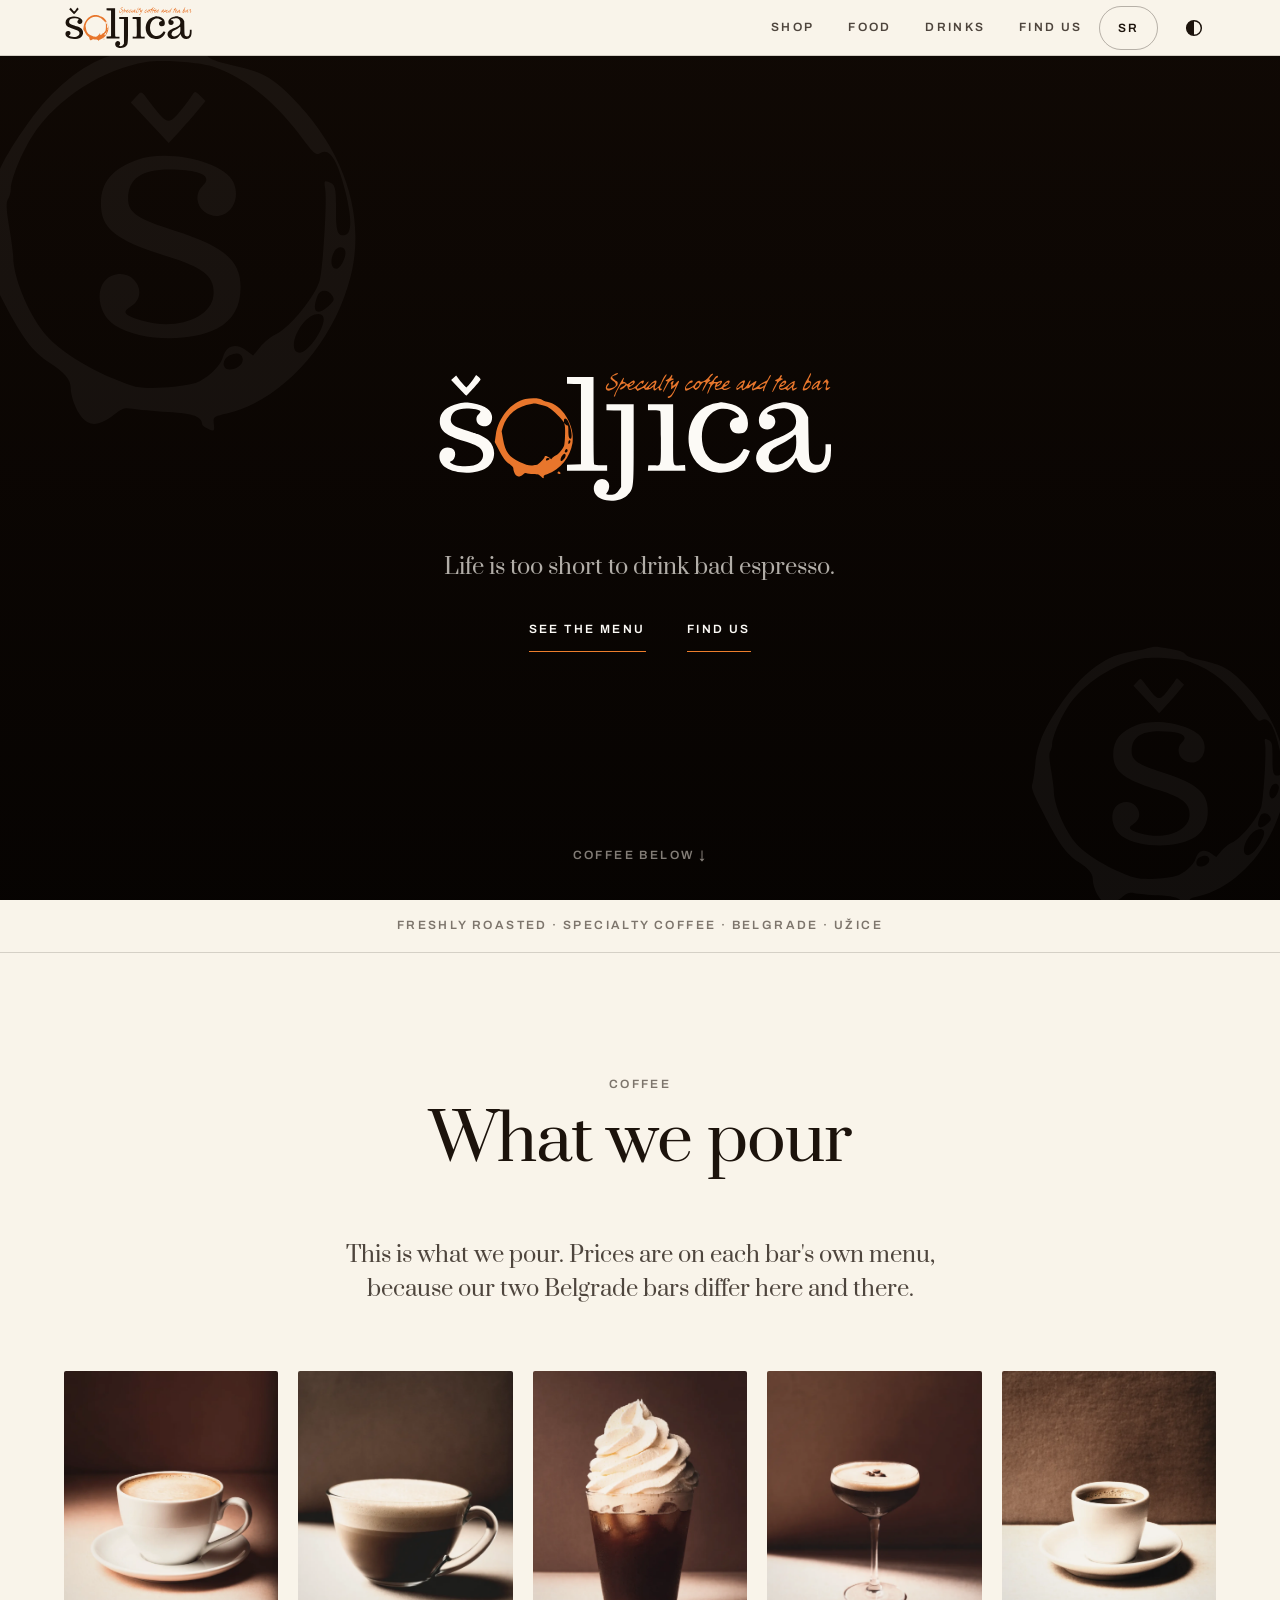
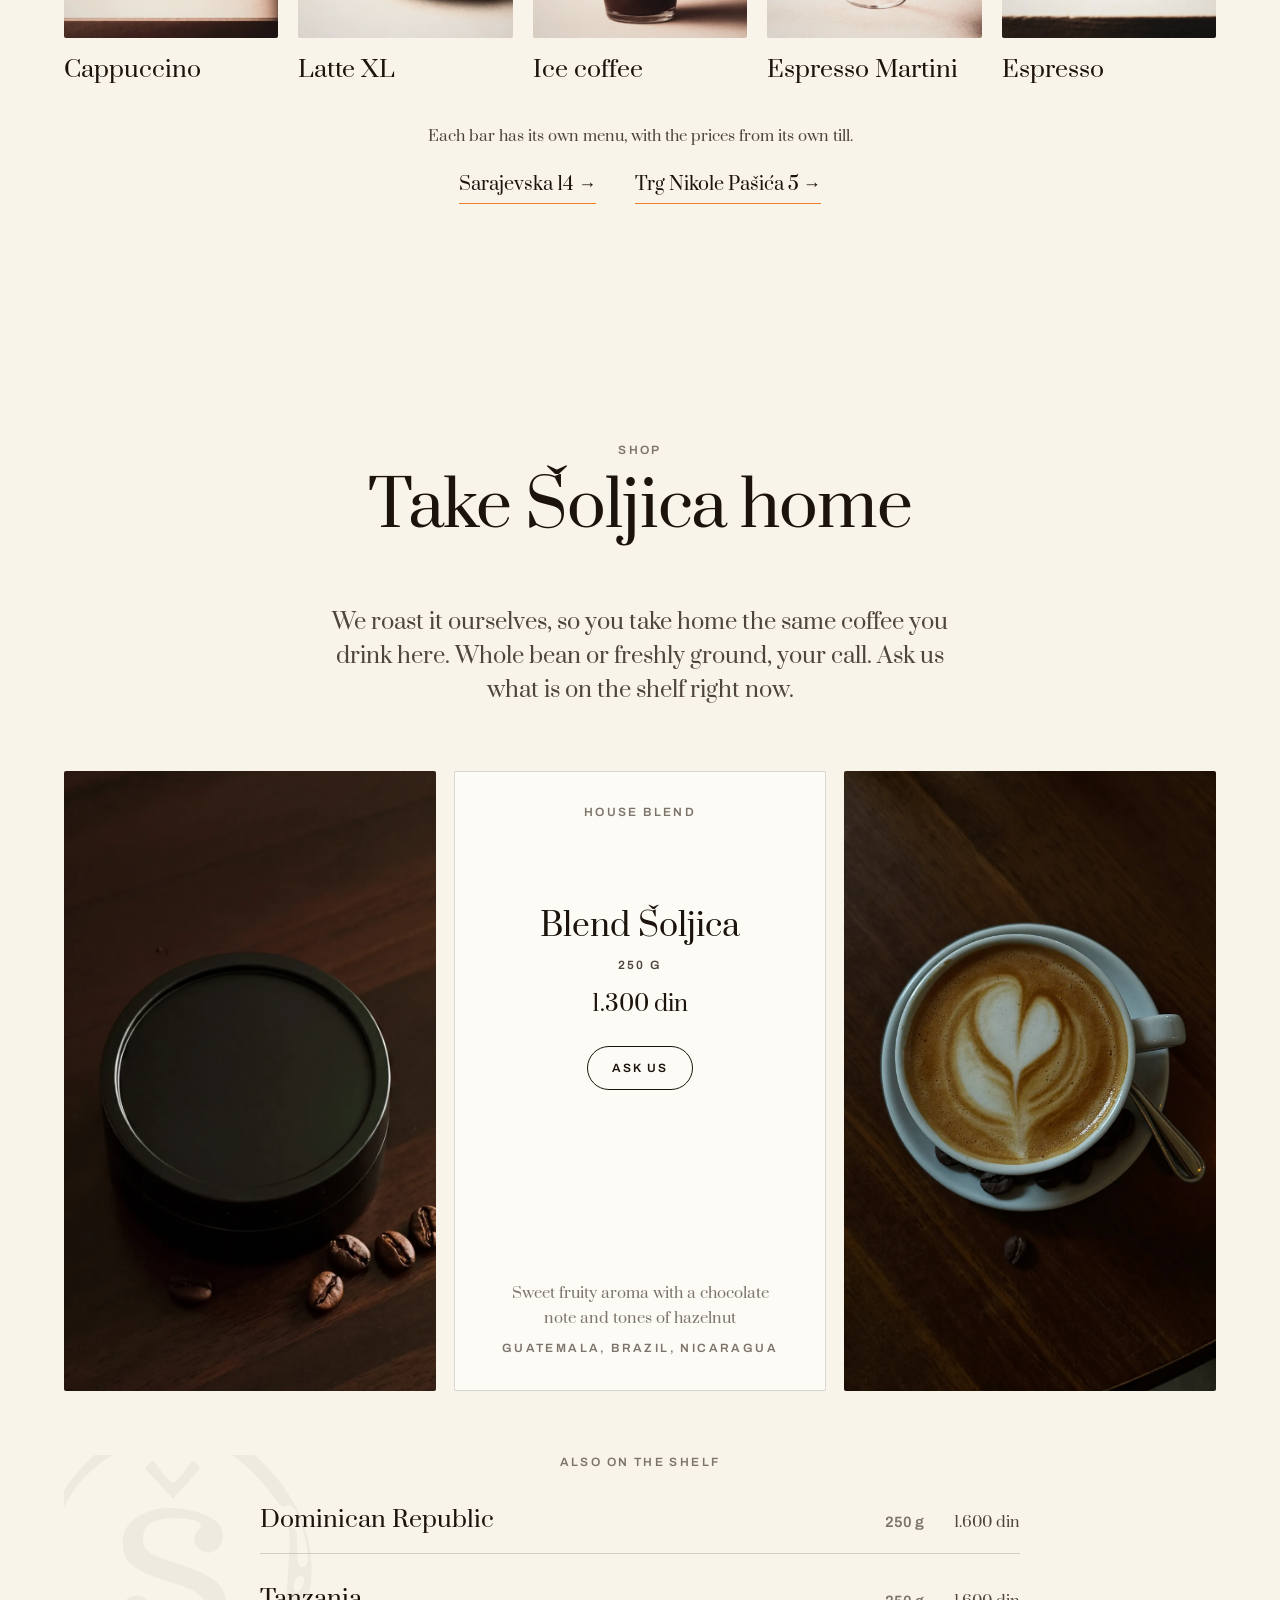
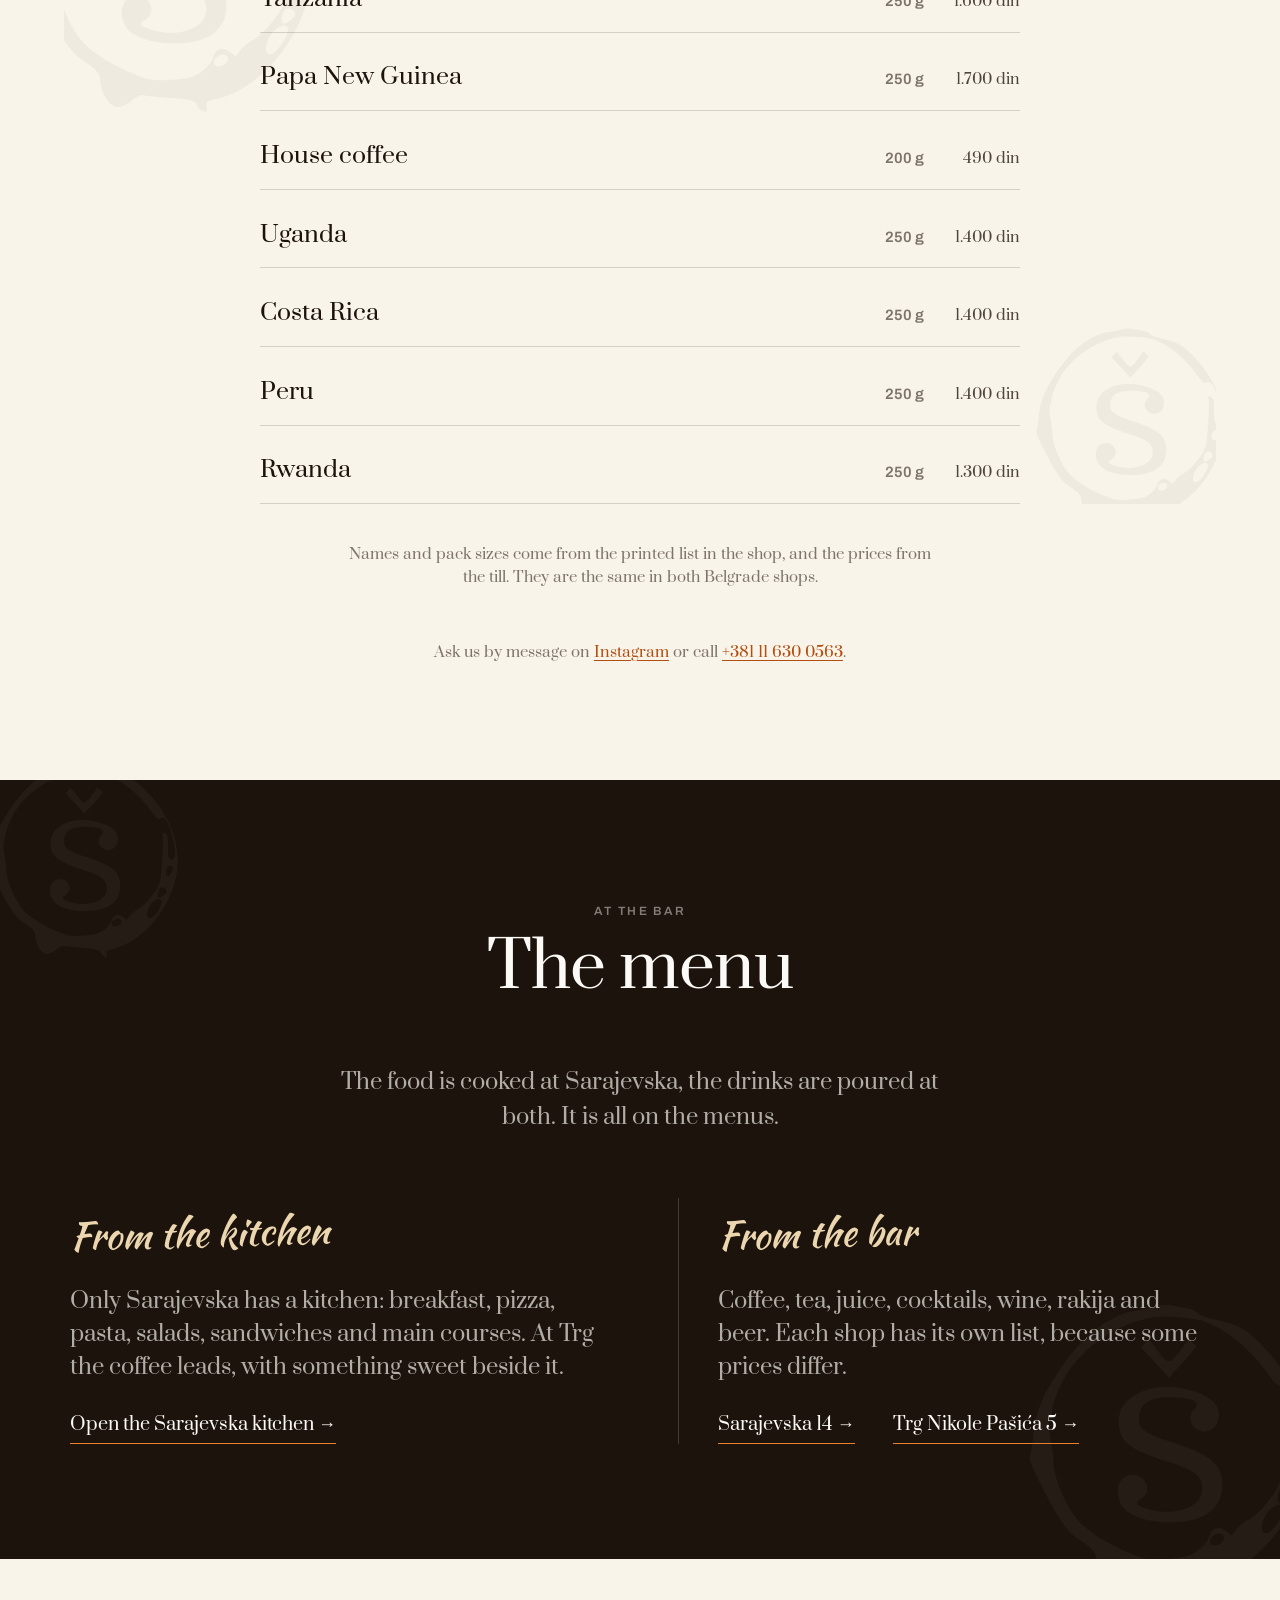
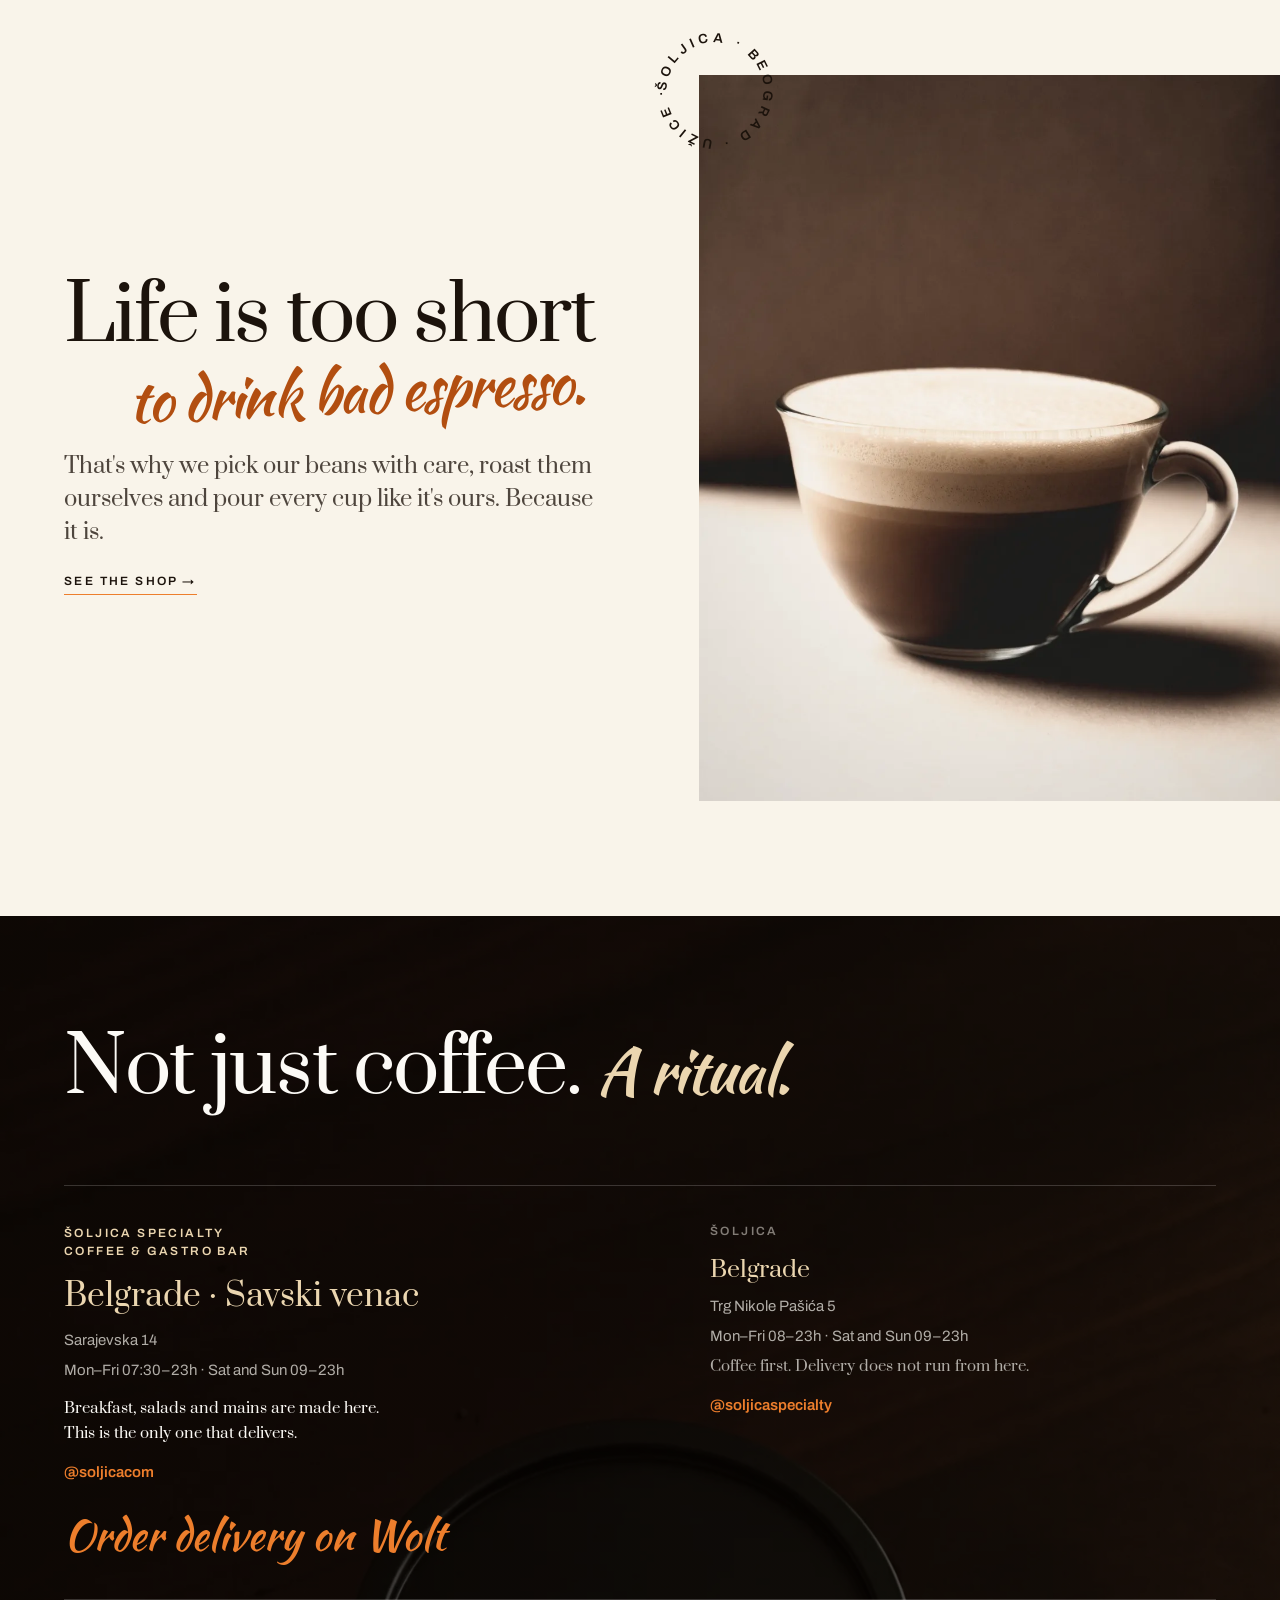
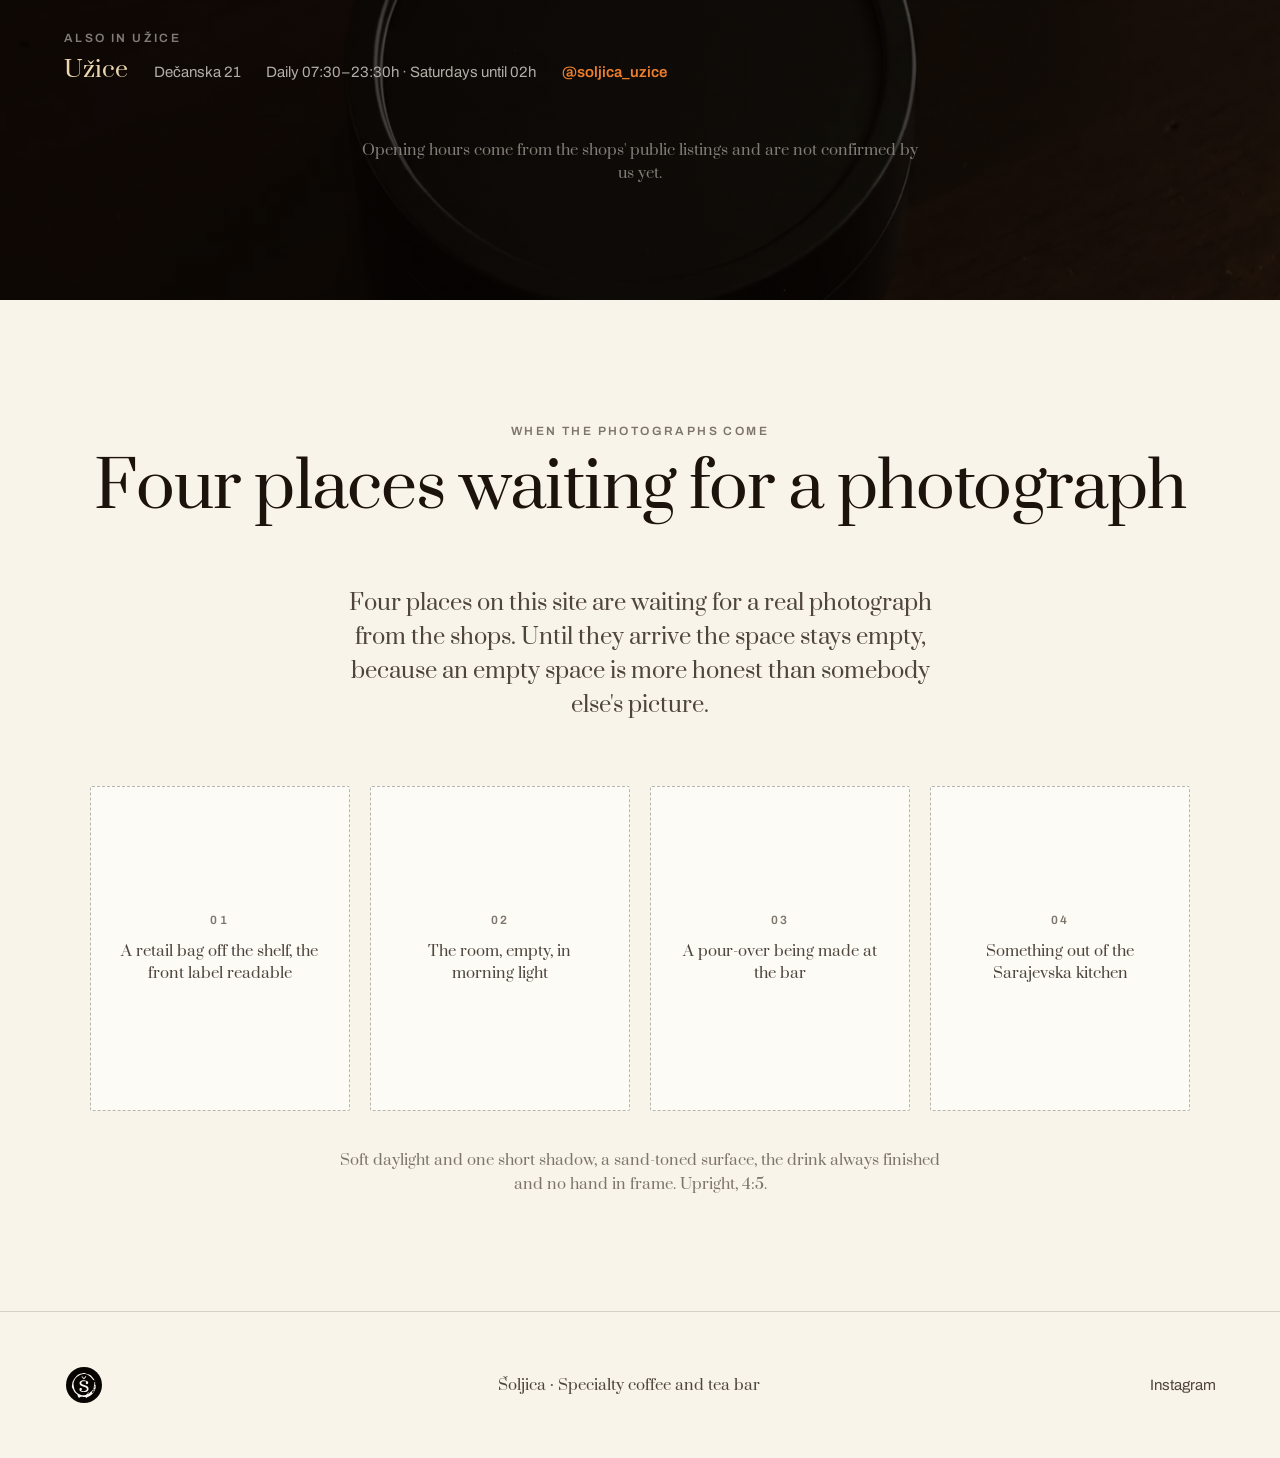
==== commit f63c8233: "Publish site (source: soljica@1f6d052 feat(slogan): give the band's photo slot a shape, 4:5, instead" ====
--- a/en.html
+++ b/en.html
@@ -612,7 +612,19 @@
   }
   .slogan-link:hover { color: var(--accent-text); }
   .slogan-media { position: relative; margin-right: calc(-1 * var(--gutter)); } /* photo runs full-bleed to the edge */
-  .slogan .tile-photo { min-height: 660px; border-radius: 0; }
+  /* THE FRAME IS 4:5 AND NOT A HEIGHT (2026-08-16, goolio's call on build order 4a).
+     It was min-height: 660px and nothing else, so the height never moved and the width
+     always did: measured 0.95 at 1440, 1.27 at 900, 0.90 at 640 and 0.54 at 390. One of
+     those is LANDSCAPE, and docs/shot-list.md rule 5 tells the owner not to shoot one
+     ("Upright, 4:5. The site's tiles are 4:5 and crop to fill; a landscape frame loses
+     its own subject"). So the slot was asking him for the one frame its own brief
+     forbids, and NO single photograph satisfies all four of its shapes. The generated
+     file in there survived that only because it is a re-rollable render of one object on
+     an empty ground, which is exactly the property 4a is removing from this site.
+     A shape, not a number, is therefore what makes the brief answerable. 4:5 is also
+     what .rail-shot and .shot-slot already declare, so this stops being the one
+     photographic frame on the site with no aspect at all. */
+  .slogan .tile-photo { aspect-ratio: 4 / 5; min-height: 0; border-radius: 0; }
   .stamp {
     position: absolute; top: -48px; left: -48px; width: 128px; height: 128px;
     color: var(--text);
@@ -747,6 +759,14 @@
     .mix-list { grid-template-columns: 1fr 1fr; }
     .t-latte { display: none; }
     .slogan, .ritual-head, .menu-cols { grid-template-columns: 1fr; }
+    /* Stacked, the media has the whole column, and a 4:5 frame at 840px wide is 1050px
+       tall: a wall rather than a picture. It stops bleeding and takes a cap instead, so
+       the photograph stays a tile the words sit above rather than a screen of its own.
+       The radius comes back with it, `border-radius: 0` above having been the bleed's
+       partner and not a separate decision. Below 560 the column is already narrower than
+       the cap, so the phone is governed by the aspect alone. */
+    .slogan-media { margin-right: 0; max-width: 480px; }
+    .slogan .tile-photo { border-radius: var(--r-tile); }
     /* stacked, a left rule points at nothing: the bar route sits UNDER the kitchen route,
        so its divider has to be the edge it actually meets */
     .menu-route {
--- a/assets/base.css
+++ b/assets/base.css
@@ -263,6 +263,31 @@
 }
 .nav-links a:hover { color: var(--accent-text); }
 
+/* ---------- the menu pages' section index, as it appears INSIDE the drawer (M1, 2026-08-16)
+   goolio, on seeing the live site at 390px: "That hero line: TRG SARAJEVSKA KAFA... should go
+   to hamburger menu on mobile. Looks crawded on phone."
+
+   HALF of the strip moves and half stays, and the split is the decision. The bar switcher is
+   shop IDENTITY, not navigation: the two tills disagree on 14 products, which is the whole
+   reason there are two menu pages, so the other shop may not be folded into a burger. The
+   section index is what could not fit: six labels including "Čaj i čokolada" have never fitted
+   a 390px row, so it was always a sideways scroller, and the auto-centring script parked a
+   word mid-glyph at the left edge ("ALKOHOL" rendering as ")HOL") which reads as broken
+   rather than as scrollable.
+
+   IT IS A SECOND COPY OF THE LIST AND THAT IS DELIBERATE, because one copy is not reachable
+   here: the drawer is .nav-links, nested inside .topbar, and the strip is .topbar's SIBLING,
+   so no selector and no cascade can put one element in both places. The repo's own answer to
+   that is the masthead's: hand-duplicate, and let a test refuse to let the copies disagree.
+   cms/pages.test.mjs pins that the drawer list and the strip index name the same anchors in
+   the same order, with the same labels and the same data-i18n-en, over both menu pages AND
+   the scaffold's template.
+
+   NO JAVASCRIPT IS INVOLVED IN THE SWAP. It is display:none in one direction and the other,
+   so a phone with a failed assets/nav.js still reaches every section through a drawer that
+   opens on a CSS checkbox. That is the same call the drawer itself was built on. */
+.nav-sections { display: none; }
+
 /* ---------- the two site controls: which language, which register (2026-08-15) ----------
    THEY LIVE IN THE MASTHEAD AND THAT IS THE STANDARD, not a preference. A language
    selector belongs in the top corner of a sticky header, where it stays in one place as
@@ -658,6 +683,51 @@
   }
   .topbar .nav-links a[aria-current="page"] { color: var(--accent-text); }
 
+  /* The section index, once it is in the drawer (M1). It sits UNDER the four site links
+     behind a rule, because they answer different questions: the site links say what else
+     exists, these say where you are on the page you are already reading. Its anchors take
+     the drawer's own 48px rows from `.topbar .nav-links a` above, so a section row and a
+     site row are the same target and neither had to be sized twice.
+
+     aria-current="location" is what the page's own scrollspy sets, and it is a DIFFERENT
+     value from the "page" the site links carry: one means "this is the document you are
+     in", the other "this is the part of it you are looking at". Both route to the same
+     --accent-text, which is the 4.9:1 role, because in the drawer they sit on cream. */
+  .nav-sections {
+    display: flex; flex-direction: column; gap: 0.2rem;
+    margin-top: 0.9rem; padding-top: 0.7rem;
+    border-top: 1px solid var(--rule);
+  }
+  .nav-sections .nav-sections-label {
+    padding: 0 0.7rem 0.35rem;
+    color: var(--text-faint);
+  }
+  /* SENTENCE CASE FOR THE SECTION ROWS, goolio's call on seeing M1 shipped (2026-08-16). They
+     went out in the drawer's tracked capitals, inherited from `.micro` on .nav-links, which
+     matched the four site links above them; he chose the sketch's sentence case instead. The
+     hierarchy is better for it: the four site links and the NA OVOJ STRANI label stay labels,
+     and these read as the names they are.
+
+     IT IS NOT THE ONE DECLARATION IT LOOKS LIKE, AND THE REASON IS THE 390px GATE. A .micro
+     label is 12px, and the gate exempts small text only when it is TRACKED AND UPPERCASE,
+     which is precisely the signal sentence case throws away. Dropping text-transform alone
+     would have left six 12px reading-size rows failing the standing rule, and the gate could
+     not have told anyone, because it cannot see inside a closed drawer. So the size goes to
+     reading size in the same rule that takes the capitals off.
+
+     The face is --display on the .rail-door precedent: a destination NAME on a reading-size
+     link takes Prata, where a data line under a heading stays Archivo. **font-weight: 400 is
+     load-bearing, not tidiness**: Prata ships ONE cut, `.micro` above asks for 600, and an
+     inherited 600 here would have the browser synthesise a bold and smear the stems. */
+  .nav-sections a {
+    font-family: var(--display);
+    font-weight: 400;
+    font-size: 1rem;
+    letter-spacing: normal;
+    text-transform: none;
+  }
+  .topbar .nav-sections a[aria-current="location"] { color: var(--accent-text); }
+
   .nav-scrim {
     display: block; position: fixed; inset: 0; z-index: 1;
     background: rgb(0 0 0 / 0.42);
@@ -930,27 +1000,26 @@
     .families { columns: 1; }
   }
   @media (max-width: 560px) {
-    /* One row that scrolls sideways rather than two rows that stack, and the reason is
-       vertical: two rows of 44px targets plus the 56px nav is 144px of chrome pinned to a
-       844px phone. The bar clips its own overflow, so the PAGE still does not scroll
-       sideways, and the script keeps the active family scrolled into view, which is what
-       stops a hidden label being a lost one. Tracking gives way first, as it does in the
-       nav one line above: 0.2em is 2.4px of air per character and there are 43 of them.
-
-       T12 put the switcher in front of that row and it is the index that pays: the
-       switcher is PINNED (flex: 0 0 auto, set above) and the index takes what is left,
-       so the way to the other shop cannot scroll out of reach while the way to a family
-       can, which is the right way round because the index auto-centres its active label
-       and the switcher has nothing to centre. */
+    /* THE INDEX LEAVES THIS ROW AT PHONE WIDTH (M1, 2026-08-16) and the switcher keeps it
+       alone. It moves into the drawer, where .nav-sections renders it as a vertical list;
+       see that rule for why the list is duplicated rather than shared.
+
+       WHAT THIS REPLACES, because the reasoning is worth keeping. From T12 the strip was
+       one nowrap row: a PINNED switcher (flex: 0 0 auto, set above) and an index taking
+       what was left and scrolling sideways inside it, on the argument that two 44px rows
+       plus the 56px nav is 144px of chrome on an 844px phone. The vertical argument still
+       holds and this change does not spend a pixel against it: the row stays 44px, it just
+       carries one control instead of two. What failed was the horizontal half. Six labels
+       never fitted, so the index was always a drag-to-read scroller, and the auto-centring
+       in the page's own script parked whichever label was active against the left edge
+       mid-word, so a phone read "ALKOHOL" as ")HOL". A control that has to be dragged to be
+       read, and looks damaged while you are not dragging it, is worse than the same six
+       labels listed where all six are visible at once.
+
+       The index is hidden rather than removed: the scrollspy still marks it, the desktop
+       row above is untouched, and nothing about the 561px-and-up layout moved. */
     .menu-strip { flex-wrap: nowrap; justify-content: flex-start; gap: 0 0.5rem; }
-    .menu-index {
-      flex: 1 1 auto; min-width: 0;
-      flex-wrap: nowrap; justify-content: flex-start;
-      overflow-x: auto; scrollbar-width: none;
-      gap: 0 1.1rem;
-    }
-    .menu-index::-webkit-scrollbar { display: none; }
-    .menu-index a { letter-spacing: 0.06em; }
+    .menu-index { display: none; }
     .bar-switch { letter-spacing: 0.06em; }
     .bar-switch a { padding: 0 0.1rem; }
     .bar-switch a > span { padding: 0.42em 0.6em; }
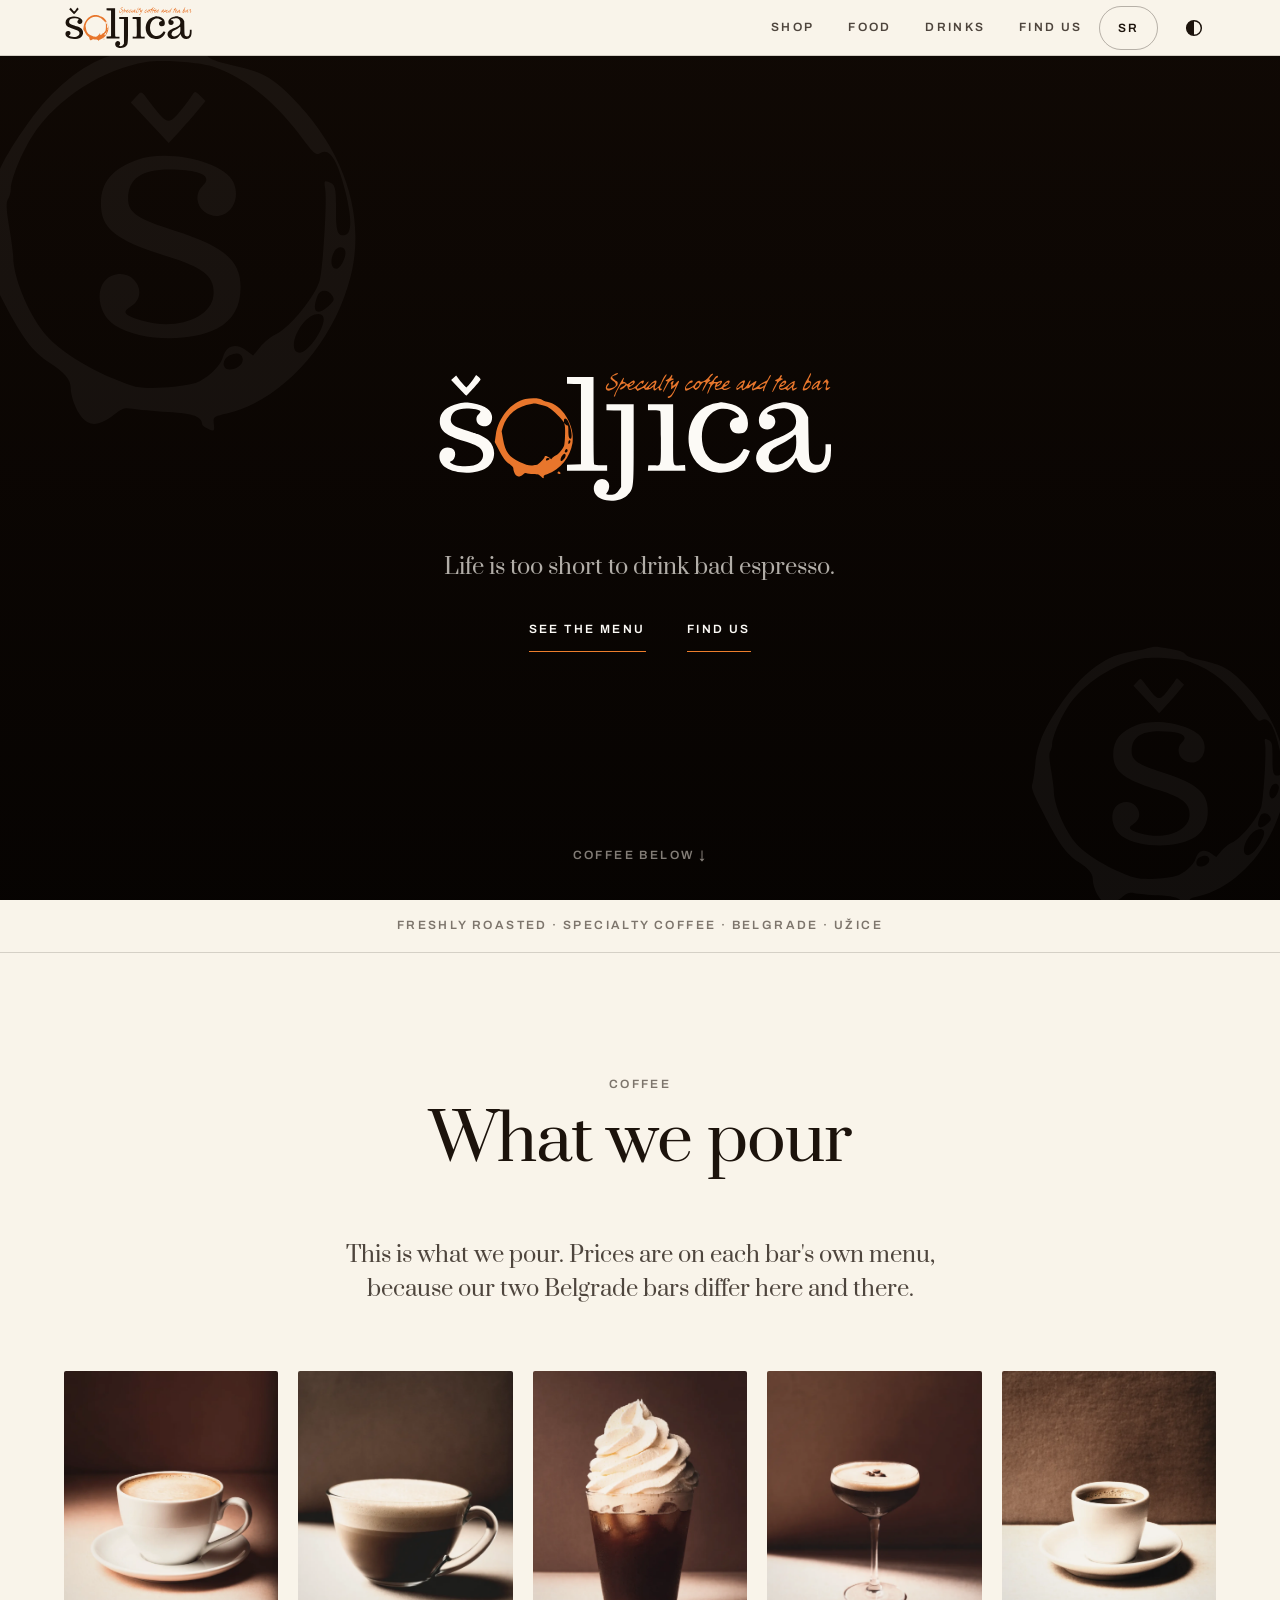
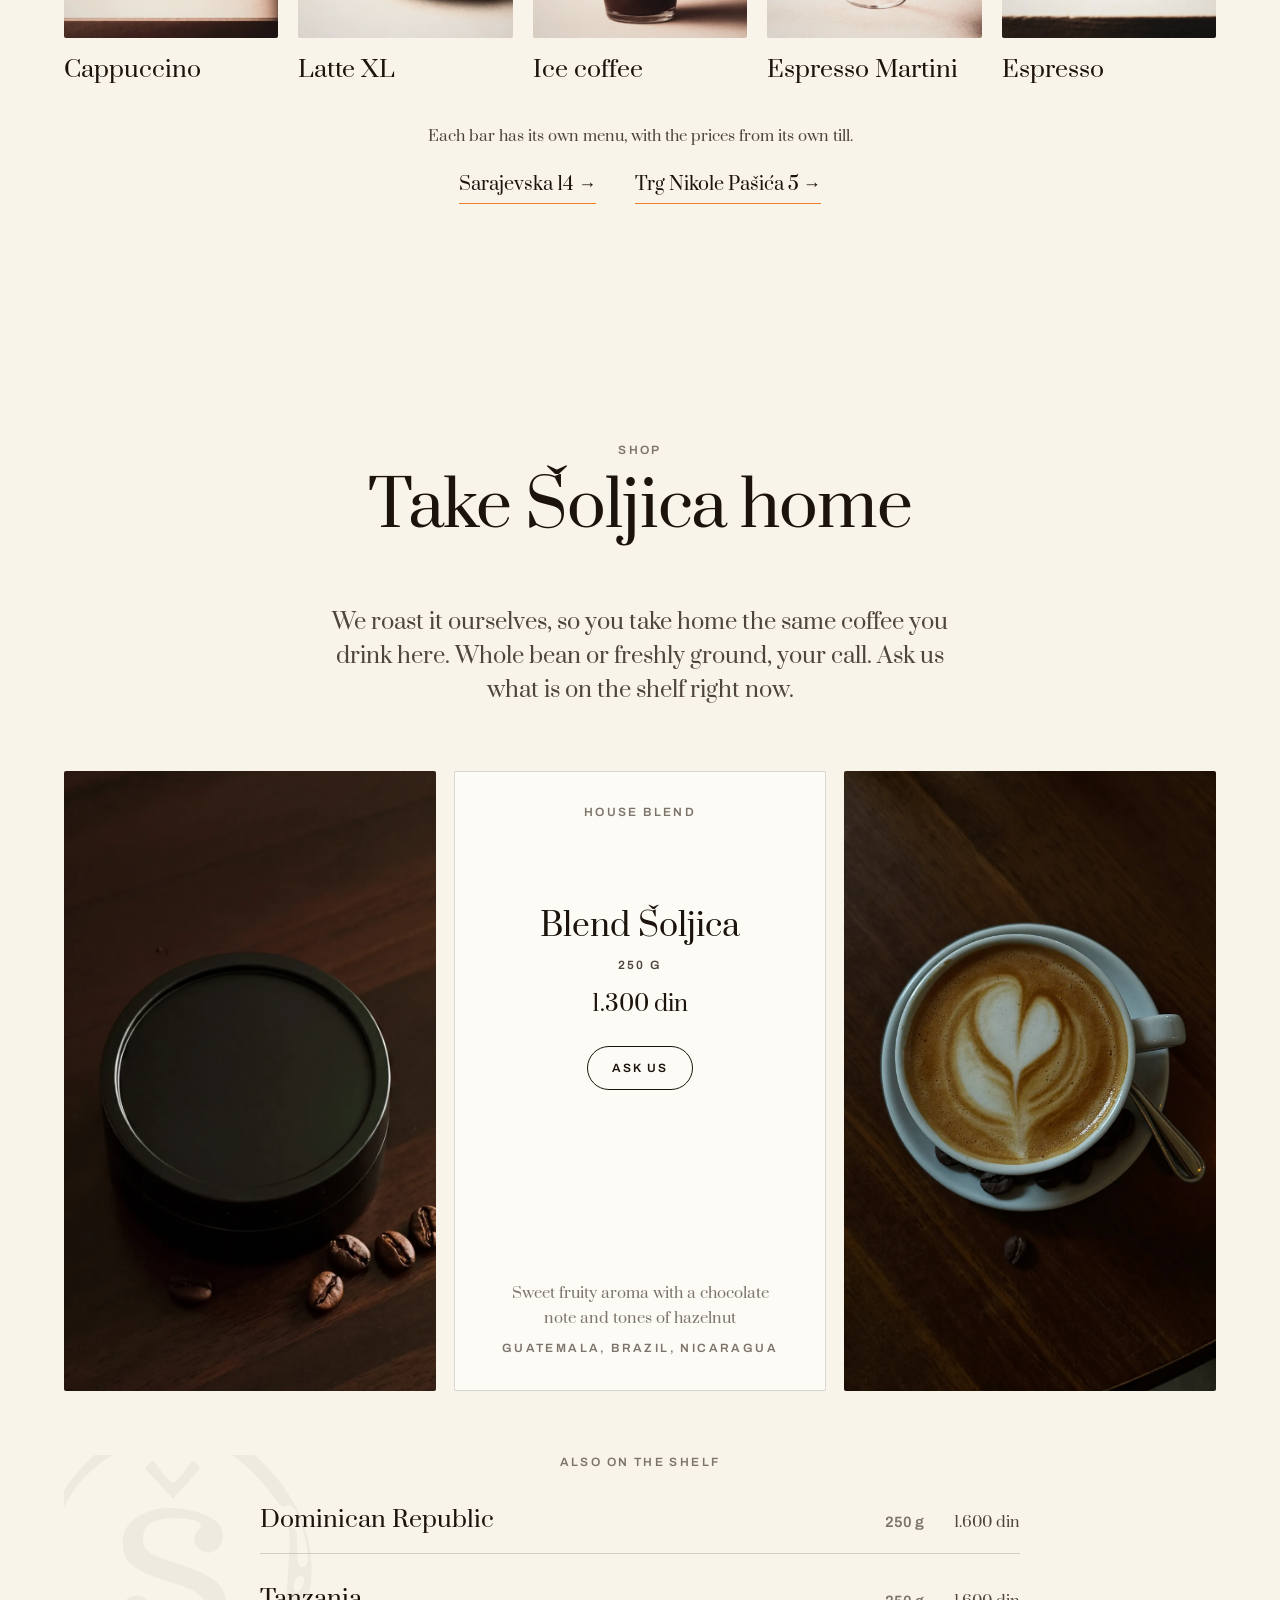
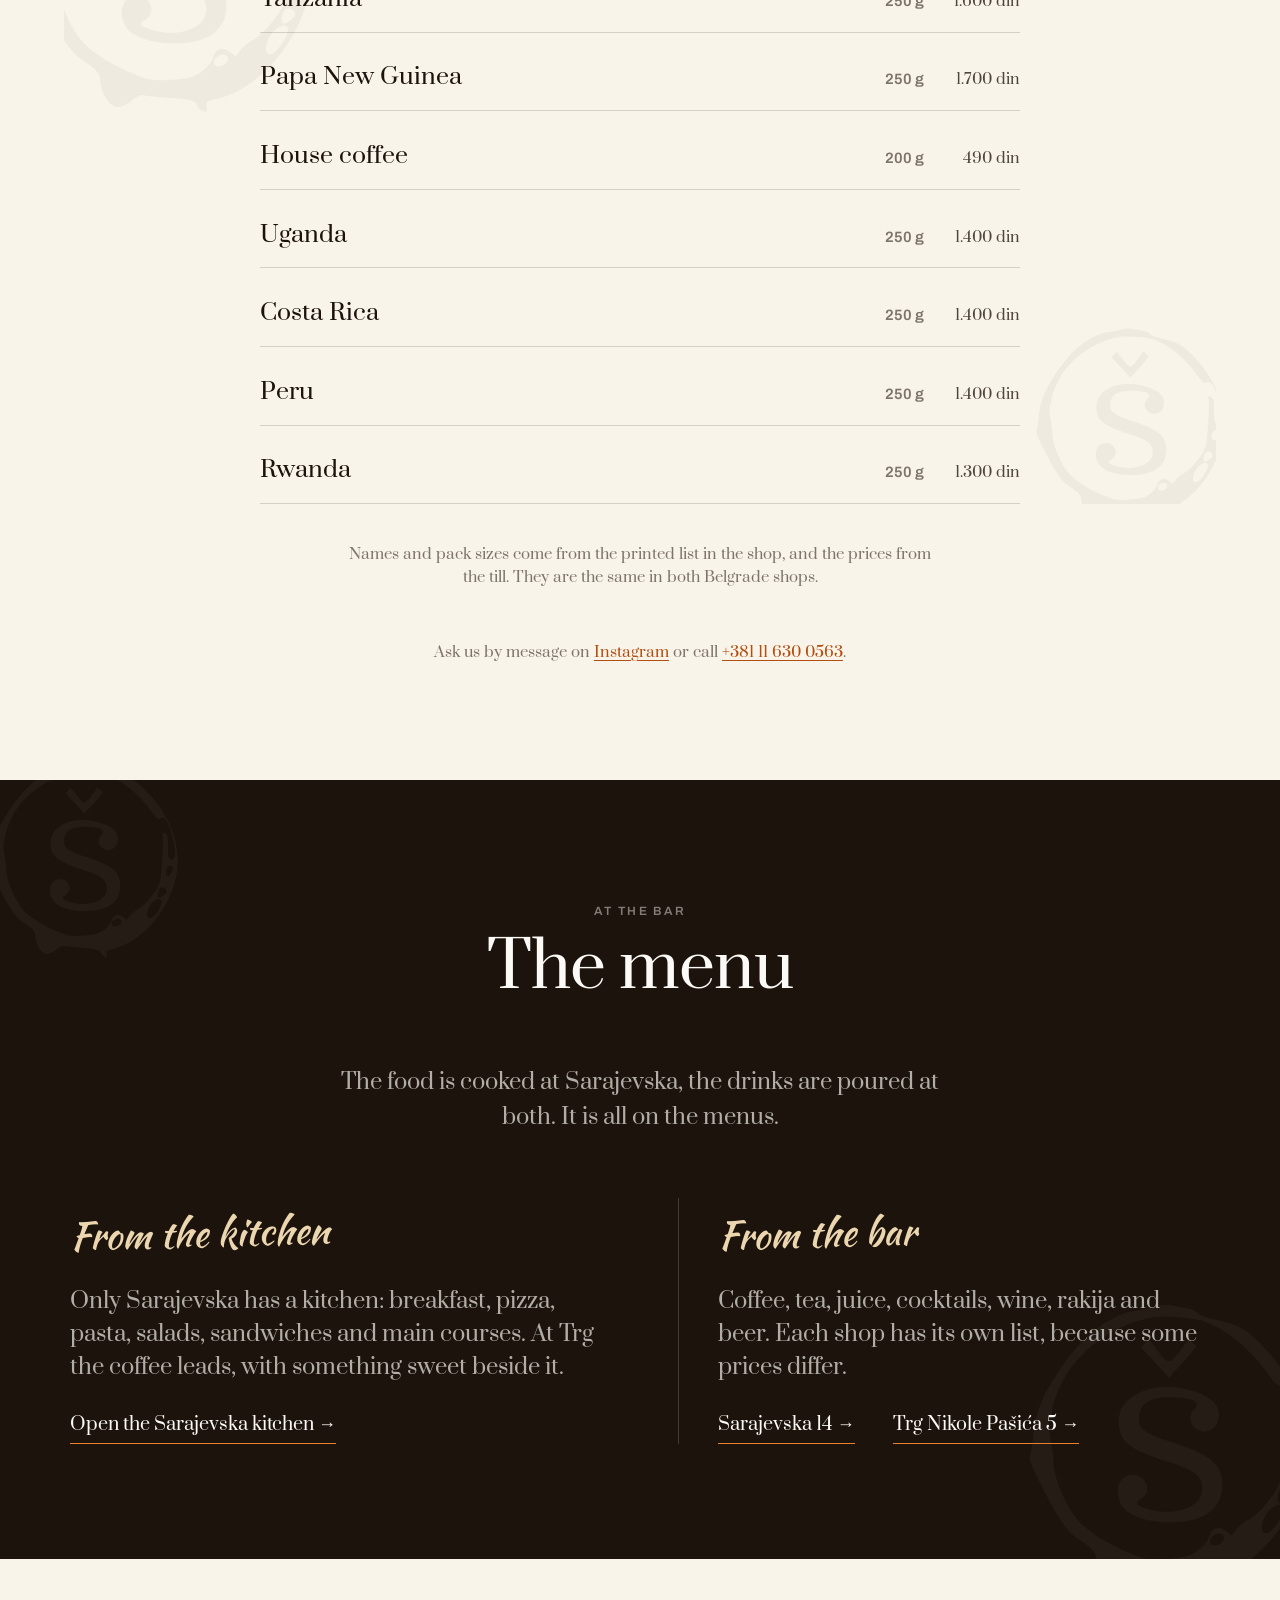
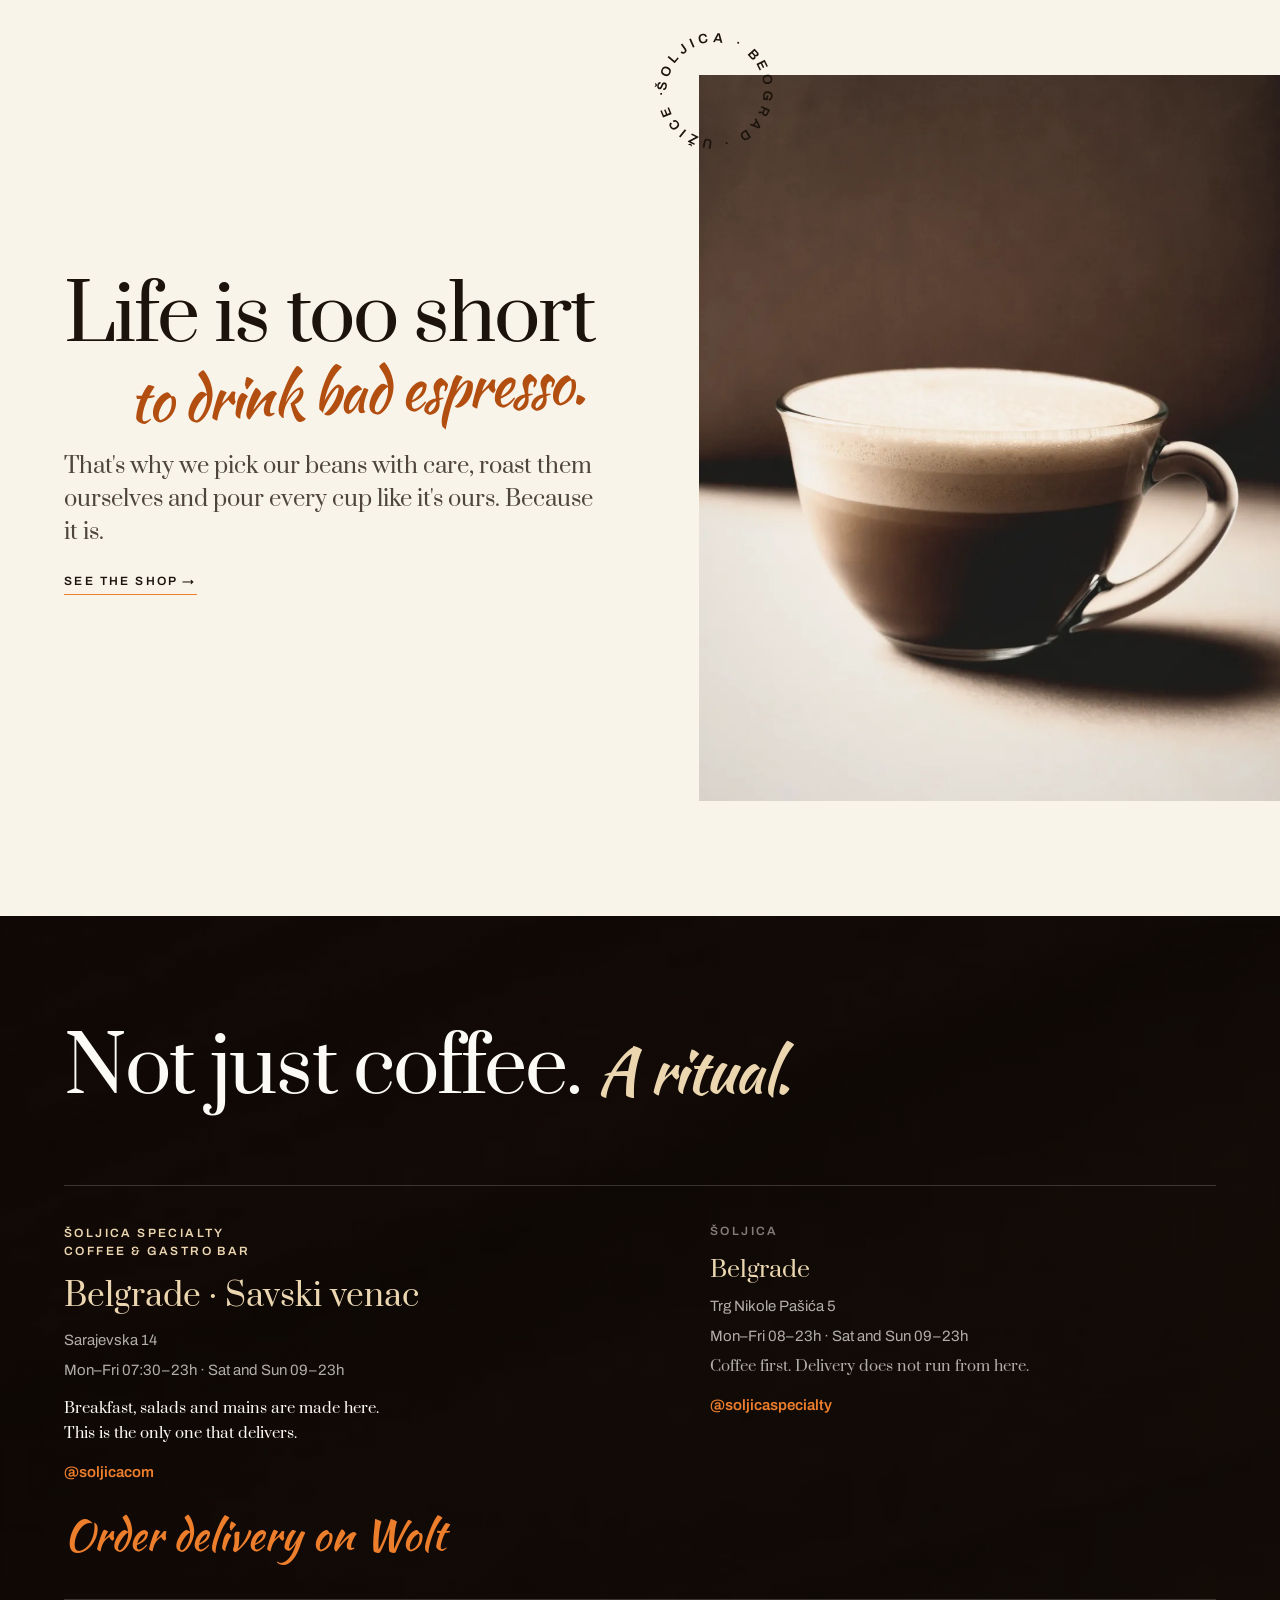
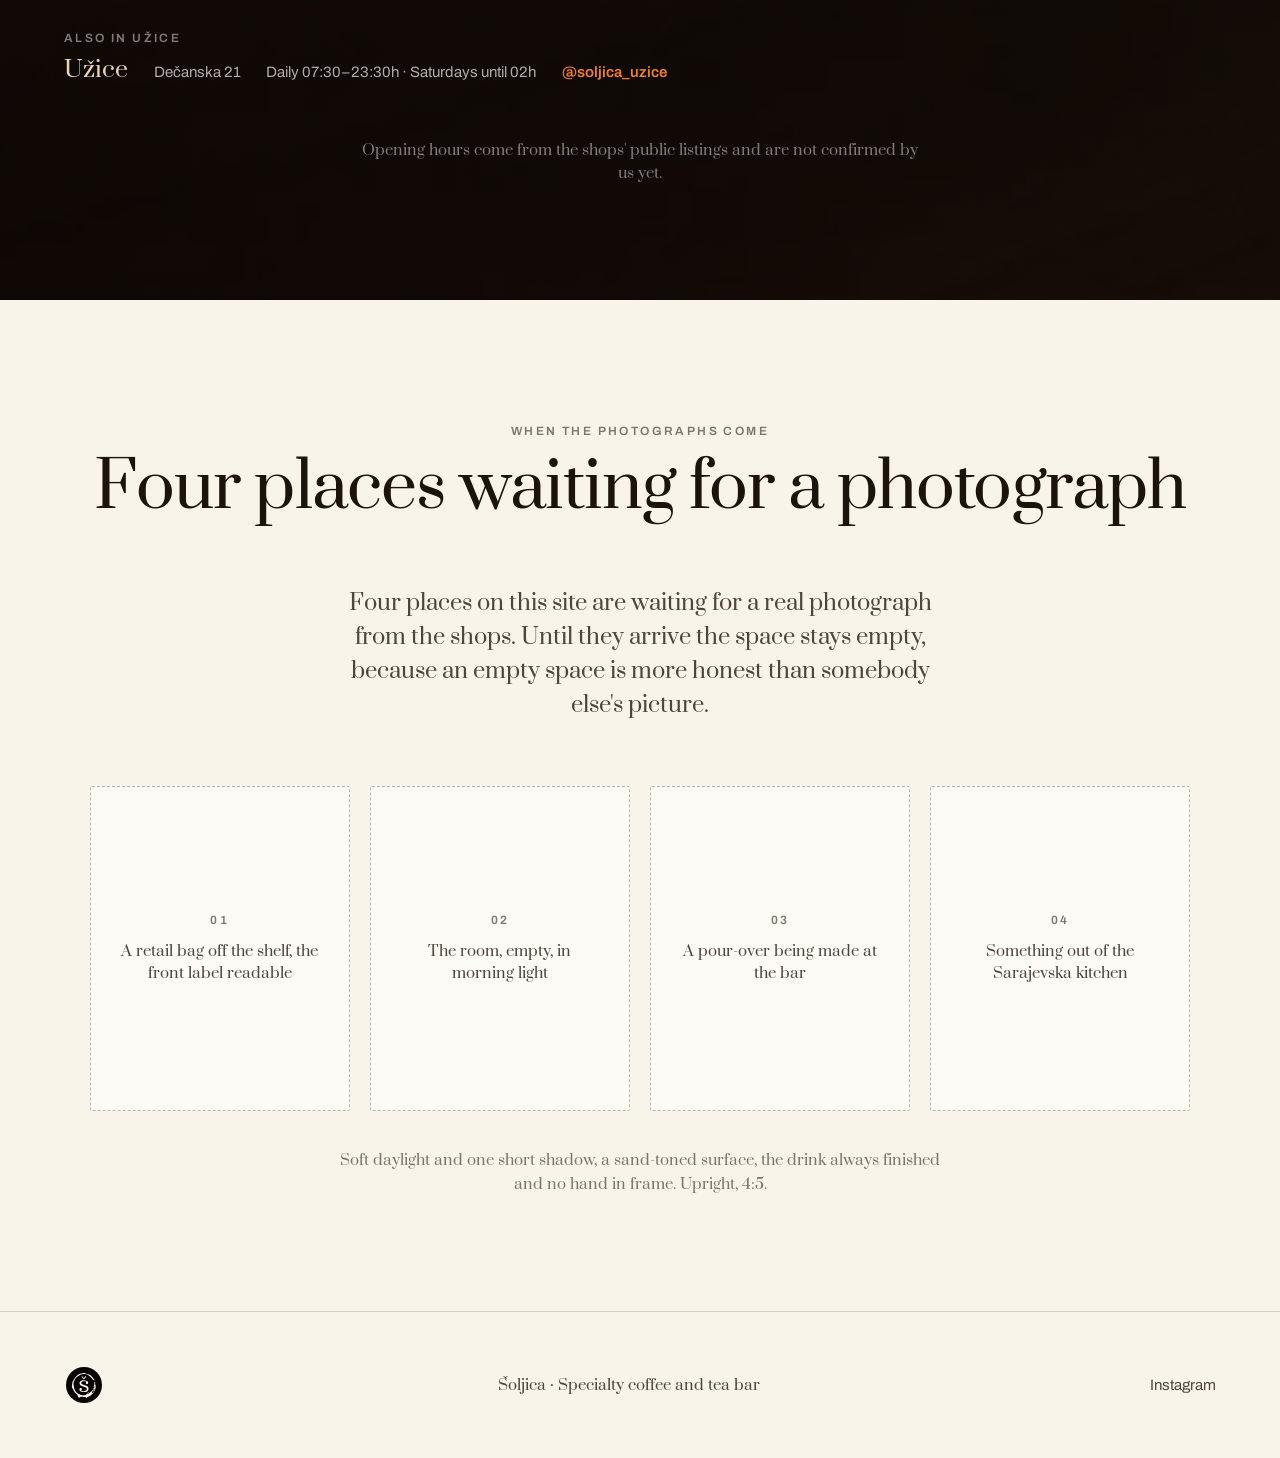
==== commit c3aea324: "Publish site (source: soljica@f01dc93 fix(ritual): pin the band's crop to the wood grain, and sweep " ====
--- a/en.html
+++ b/en.html
@@ -634,10 +634,34 @@
   @keyframes spin { to { transform: rotate(360deg); } }
 
   /* ---------- ritual: ONE full-bleed photo carries the statement, locations, and footer ---------- */
+  /* THE CROP IS PINNED TO THE WOOD GRAIN, AND `cover` COULD NOT DO THAT (2026-08-16).
+     This read `center 8% / cover`, whose comment said it kept the tin's lid out of frame
+     because "a big dark disc behind the words reads as the ring motif this project retired".
+     IT DID NOT. Measured, the lid was behind the text at EVERY width and got worse as the
+     viewport narrowed, because a section is sized by its CONTENT, so this band's aspect runs
+     1.39 at 1440, 1.20 at 1024, 0.85 at 900, 0.59 at 640 and 0.33 at 390. Below the SOURCE's
+     own 0.75 the crop stops being width-limited and becomes height-limited, at which point
+     the vertical half of `background-position` is inert: measured, y still governed at 900
+     (18.58) and was dead at 640 and 390 (0). The rule meant to control the disc switched
+     itself off exactly where it was needed, and no crop of THIS source escapes it anyway,
+     the tin being horizontally centred while the narrow crop is a full-height vertical strip.
+     `auto 345%` sizes the image off the BOX HEIGHT instead, so the visible slice of the
+     source is always at most 2048/3.45 = 594px tall; anchored `top`, that is always inside
+     the 620px of pure wood grain above the tin. One rule, no breakpoints, and it holds at
+     any content height rather than at the five widths anyone thought to check.
+     IT IS ALSO A CONTRAST FIX AND THAT WAS NOT THE INTENT. The lid carries a specular rim
+     of pure white; under the scrim that composited to rgb(71,69,67), where `--accent` read
+     3.46:1, BELOW AA for normal text, on the band whose accent this file records at 7.18:1.
+     That figure was measured against the flat ground and never against the photograph the
+     text actually sits on. Worst case now: 6.91:1 at 1440 and 900, 7.07:1 at 390, with
+     `--on-band` going 9.16:1 to 18.27:1. Upscale is 1.73x to 1.94x, which is invisible on
+     out-of-focus grain under a firm scrim.
+     WHAT THIS SLOT NEEDS FROM A REAL FRAME, once shot 02 arrives: no centred subject. A
+     band behind text wants texture, and a product shot cannot be cropped into one. */
   .ritual {
     background:
       linear-gradient(0deg, var(--scrim-firm), var(--scrim-firm)),
-      url("assets/tin.webp") center 8% / cover no-repeat,   /* the top of the frame: dark wood grain. Lower crops centre the tin's lid, and a big dark disc behind the words reads as the ring motif this project retired */
+      url("assets/tin.webp") center top / auto 345% no-repeat,
       var(--band-deep);
     color: var(--on-band);
   }
